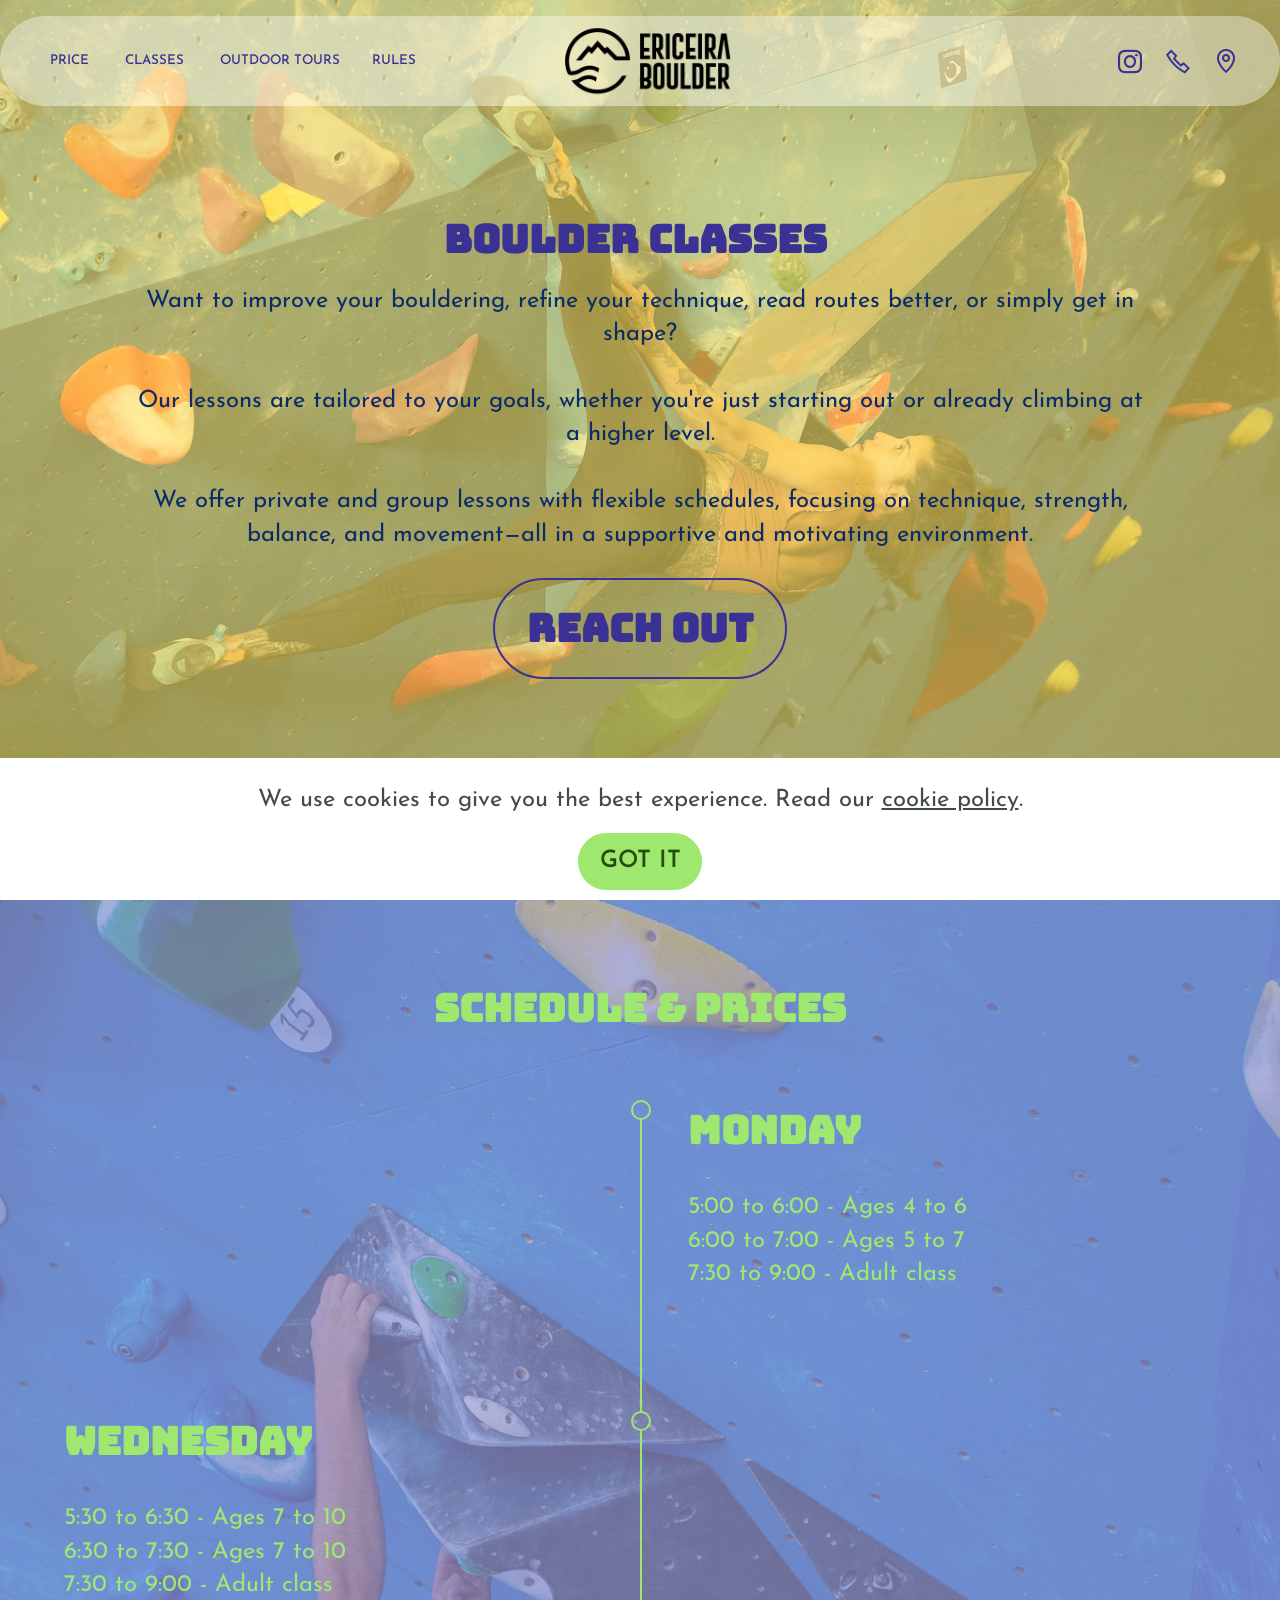
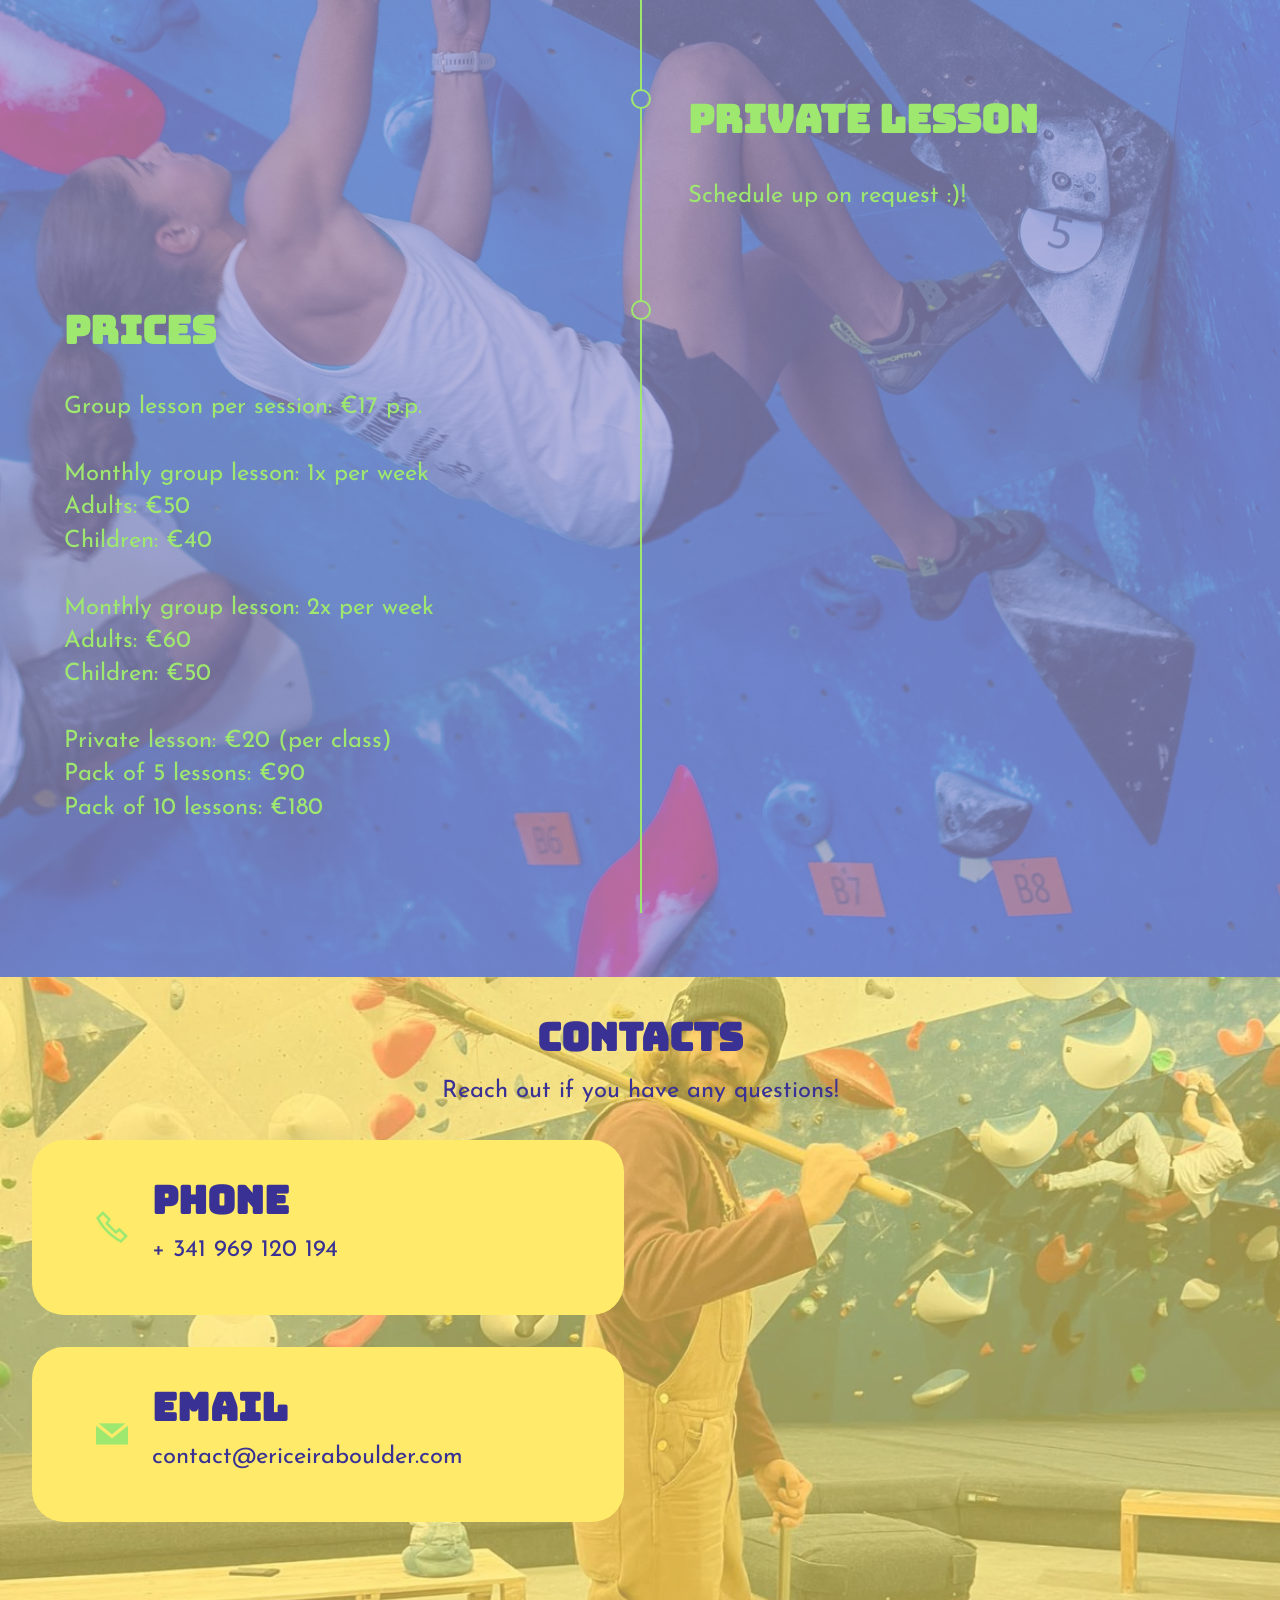
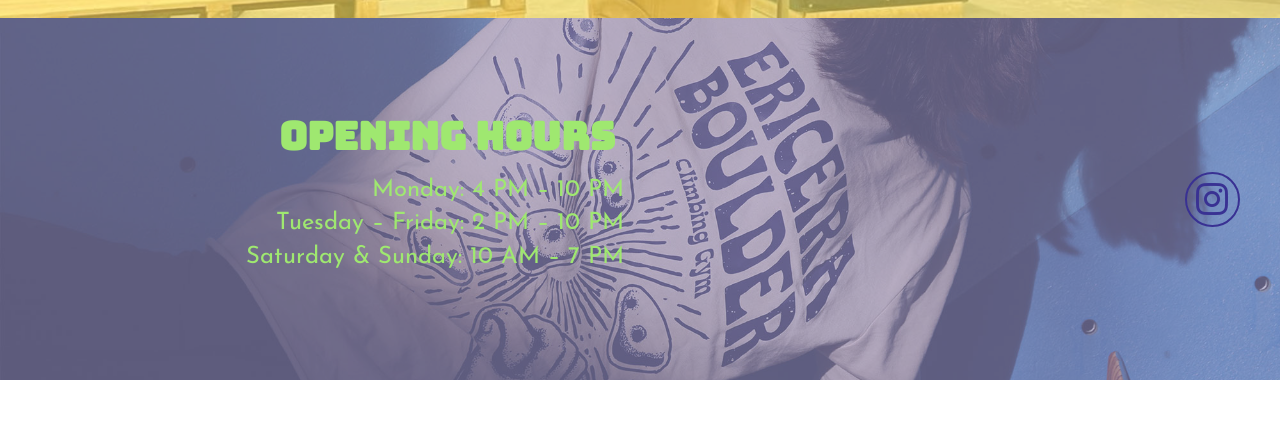
==== CLASSES.html @ a4babcc3 "Add files via upload" ====
<!DOCTYPE html>
<html  >
<head>
  <!-- Site made with Mobirise Website Builder v6.1.12, https://mobirise.com -->
  <meta charset="UTF-8">
  <meta http-equiv="X-UA-Compatible" content="IE=edge">
  <meta name="generator" content="Mobirise v6.1.12, mobirise.com">
  <meta name="viewport" content="width=device-width, initial-scale=1, minimum-scale=1">
  <link rel="shortcut icon" href="assets/images/logo-horizontal-white-on-black-1-354x140.png" type="image/x-icon">
  <meta name="description" content="">
  
  
  <title>CLASSES</title>
  <link rel="stylesheet" href="assets/web/assets/mobirise-icons2/mobirise2.css">
  <link rel="stylesheet" href="assets/bootstrap/css/bootstrap.min.css">
  <link rel="stylesheet" href="assets/parallax/jarallax.css">
  <link rel="stylesheet" href="assets/animatecss/animate.css">
  <link rel="stylesheet" href="assets/dropdown/css/style.css">
  <link rel="stylesheet" href="assets/socicon/css/styles.css">
  <link rel="stylesheet" href="assets/theme/css/style.css">
  <link rel="preload" href="https://fonts.googleapis.com/css?family=Bungee:400&display=swap" as="style" onload="this.onload=null;this.rel='stylesheet'">
  <noscript><link rel="stylesheet" href="https://fonts.googleapis.com/css?family=Bungee:400&display=swap"></noscript>
  <link rel="preload" href="https://fonts.googleapis.com/css?family=Josefin+Sans:100,200,300,400,500,600,700,100i,200i,300i,400i,500i,600i,700i&display=swap" as="style" onload="this.onload=null;this.rel='stylesheet'">
  <noscript><link rel="stylesheet" href="https://fonts.googleapis.com/css?family=Josefin+Sans:100,200,300,400,500,600,700,100i,200i,300i,400i,500i,600i,700i&display=swap"></noscript>
  <link rel="preload" as="style" href="assets/mobirise/css/mbr-additional.css?v=0fRkp1"><link rel="stylesheet" href="assets/mobirise/css/mbr-additional.css?v=0fRkp1" type="text/css">

  
  
  
</head>
<body>
  
  <section data-bs-version="5.1" class="menu menu3 cid-vd6eB3GwsT" once="menu" id="menu03-3j">
	

	<nav class="navbar navbar-dropdown navbar-fixed-top navbar-expand-lg">
		<div class="container">
			<div class="navbar-brand">
				<span class="navbar-logo">
					<a href="index.html">
						<img src="assets/images/logo-horizontal-white-on-black-1-354x140.png" alt="Mobirise Website Builder" style="height: 4.1rem;">
					</a>
				</span>
				
			</div>
			<button class="navbar-toggler" type="button" data-toggle="collapse" data-bs-toggle="collapse" data-target="#navbarSupportedContent" data-bs-target="#navbarSupportedContent" aria-controls="navbarNavAltMarkup" aria-expanded="false" aria-label="Toggle navigation">
				<div class="hamburger">
					<span></span>
					<span></span>
					<span></span>
					<span></span>
				</div>
			</button>
			<div class="collapse navbar-collapse" id="navbarSupportedContent">
				<ul class="navbar-nav nav-dropdown nav-right" data-app-modern-menu="true"><li class="nav-item"><a class="nav-link link text-warning text-primary show display-5" href="THEGYM.html">PRICE&nbsp;</a></li>
					<li class="nav-item">
						<a class="nav-link link show text-warning text-primary display-5" href="CLASSES.html" aria-expanded="false">CLASSES&nbsp;</a>
					</li>
					<li class="nav-item">
						<a class="nav-link link text-warning text-primary display-5" href="Outdoortours.html">OUTDOOR TOURS</a>
					</li><li class="nav-item">
						<a class="nav-link link text-warning text-primary display-5" href="rules.html" aria-expanded="false">RULES</a>
					</li></ul>
				<div class="icons-menu">
					<a class="iconfont-wrapper" href="https://www.instagram.com/ericeiraboulder_/?hl=en" target="_blank">
						<span class="p-2 mbr-iconfont socicon-instagram socicon"></span>
					</a>
					<a class="iconfont-wrapper" href="tel:351969120194 ">
						<span class="p-2 mbr-iconfont mobi-mbri-phone mobi-mbri"></span>
					</a>
					<a class="iconfont-wrapper" href="https://maps.app.goo.gl/iXqmX8gMevba2fBk7" target="_blank">
						<span class="p-2 mbr-iconfont mobi-mbri-map-pin mobi-mbri"></span>
					</a>
					
				</div>
				
			</div>
		</div>
	</nav>
</section>

<section data-bs-version="5.1" class="header6 cid-vdmWTdPalT mbr-fullscreen" id="header6-3w">

    

    
    <div class="mbr-overlay" style="opacity: 0.6; background-color: rgb(255, 235, 105);"></div>

    <div class="align-center container">
        <div class="row justify-content-center">
            <div class="col-12 col-lg-10">
                <h1 class="mbr-section-title mbr-fonts-style mbr-white mb-3 new-font"><strong>Boulder classes&nbsp;</strong></h1>
                
                <p class="mbr-text mbr-white mbr-fonts-style display-7">Want to improve your bouldering, refine your technique, read routes better, or simply get in shape? <br><br>Our lessons are tailored to your goals, whether you're just starting out or already climbing at a higher level.<br><br>We offer private and group lessons with flexible schedules, focusing on technique, strength, balance, and movement—all in a supportive and motivating environment.<br></p>
                <div class="mbr-section-btn mt-3"><a class="btn btn-warning-outline new-font" href="https://wa.me/351969120194">REACH OUT</a></div>
            </div>
        </div>
    </div>
</section>

<section data-bs-version="5.1" class="timeline1 cid-vdmYVdzPcI" id="timeline1-40">
    

    
    <div class="mbr-overlay" style="opacity: 0.7; background-color: rgb(156, 152, 207);">
    </div>
    <div class="timelines-container container-fluid" mbri-timelines="">
        <div class="mbr-section-head">
            <h3 class="mbr-section-title mbr-fonts-style align-center mb-0 new-font">
                <strong>SCHEDULE &amp; Prices</strong></h3>
            
        </div>
        <div class="row timeline-element mb-2 mt-4">
            <div class="timeline-date col-12 col-md-6">
                <div class="timeline-date-wrapper">
                    
                </div>
            </div>
            <span class="iconBackground"></span>
            <div class="col-12 col-md-6">
                <div class="timeline-text-wrapper">
                    <h4 class="mbr-timeline-title mbr-fonts-style mb-4 new-font"><strong>Monday</strong></h4>
                    
                    <p class="mbr-text mbr-fonts-style display-7">5:00 to 6:00 - Ages 4 to 6<br>6:00 to 7:00 - Ages 5 to 7<br>7:30 to 9:00 - Adult class<br><br></p>
                </div>
            </div>
        </div>
        <div class="row timeline-element mb-2">
            <div class="col-12 col-md-6">
                <div class="timeline-text-wrapper">
                    <h4 class="mbr-timeline-title mbr-fonts-style mb-4 new-font">
                        <strong>Wednesday</strong></h4>
                    
                    <p class="mbr-text mbr-fonts-style display-7">5:30 to 6:30 - Ages 7 to 10<br>6:30 to 7:30 - Ages 7 to 10<br>7:30 to 9:00 - Adult class</p>
                </div>
            </div>
            <span class="iconBackground"></span>
            <div class="timeline-date col-12 col-md-6">
                <div class="timeline-date-wrapper">
                    
                </div>
            </div>
        </div>
        <div class="row timeline-element mb-2">
            <div class="timeline-date col-12 col-md-6">
                <div class="timeline-date-wrapper">
                    
                </div>
            </div>
            <span class="iconBackground"></span>
            <div class="col-12 col-md-6">
                <div class="timeline-text-wrapper">
                    <h4 class="mbr-timeline-title mbr-fonts-style mb-4 new-font">
                        <strong>PrivatE lesson&nbsp;</strong></h4>
                    
                    <p class="mbr-text mbr-fonts-style display-7">Schedule up on request :)!&nbsp;</p>
                </div>
            </div>
        </div>
        <div class="row timeline-element mb-2">
            <div class="col-12 col-md-6">
                <div class="timeline-text-wrapper">
                    <h4 class="mbr-timeline-title mbr-fonts-style mb-4 new-font">
                        <strong>Prices</strong></h4>
                    
                    <p class="mbr-text mbr-fonts-style display-7">Group lesson per session: €17 p.p.<br><br>Monthly group lesson: 1x per week<br>Adults: €50<br>Children: €40<br><br>Monthly group lesson: 2x per week<br>Adults: €60<br>Children: €50<br><br>Private lesson: €20 (per class)<br>Pack of 5 lessons: €90&nbsp;<br>Pack of 10 lessons: €180&nbsp;<br></p>
                </div>
            </div>
            <span class="iconBackground"></span>
            <div class="timeline-date col-12 col-md-6">
                <div class="timeline-date-wrapper">
                    
                </div>
            </div>
        </div>
        
        
        
        
        
        
        
        
    </div>
</section>

<section data-bs-version="5.1" class="contacts3 map1 cid-vd6eB4ZLue" id="contacts3-3m">

    

    
    <div class="mbr-overlay" style="opacity: 0.6; background-color: rgb(255, 235, 105);"></div>
    <div class="container">
        <div class="mbr-section-head">
            <h3 class="mbr-section-title mbr-fonts-style align-center mb-0 new-font">
                <strong>Contacts</strong></h3>
            <h4 class="mbr-section-subtitle mbr-fonts-style align-center mb-0 mt-2 display-7">
                Reach out if you have any questions!</h4>
        </div>
        <div class="row justify-content-center mt-4">
            <div class="card col-12 col-md-6">
                <div class="card-wrapper">
                    <div class="image-wrapper">
                        <a href="tel:+351 969 120 194"><span class="mbr-iconfont mobi-mbri-phone mobi-mbri"></span></a>
                    </div>
                    <div class="text-wrapper">
                        <h6 class="card-title mbr-fonts-style mb-1 new-font">
                            <strong>Phone</strong>
                        </h6>
                        <p class="mbr-text mbr-fonts-style display-7">+ 341 969 120 194</p>
                    </div>
                </div>
                <div class="card-wrapper">
                    <div class="image-wrapper">
                        <a href="mailto:contact@ericeiraboulder.com"><span class="mbr-iconfont socicon-mail socicon"></span></a>
                    </div>
                    <div class="text-wrapper">
                        <h6 class="card-title mbr-fonts-style mb-1 new-font">
                            <strong>Email</strong>
                        </h6>
                        <p class="mbr-text mbr-fonts-style display-7">contact@ericeiraboulder.com</p>
                    </div>
                </div>
            </div>
            <div class="map-wrapper col-12 col-md-6">
                <div class="google-map"><iframe frameborder="0" style="border:0" src="https://www.google.com/maps/embed?pb=!1m18!1m12!1m3!1d3100.6121360661923!2d-9.420789324079525!3d39.001347640564035!2m3!1f0!2f0!3f0!3m2!1i1024!2i768!4f13.1!3m3!1m2!1s0xd1f27dda741032b%3A0x24e483d91b9a7082!2sEriceira%20Boulder!5e0!3m2!1sen!2spt!4v1772800939378!5m2!1sen!2spt" allowfullscreen=""></iframe></div>
            </div>
        </div>
    </div>
</section>

<section data-bs-version="5.1" class="contacts4 cid-vdsMU8Lph7" id="contacts4-50">

    

    
    <div class="mbr-overlay" style="opacity: 0.6; background-color: rgb(156, 152, 207);">
    </div>

    <div class="container">
        <div class="row align-items-center justify-content-center">
            <div class="text-content col-12 col-md-6">
                <h2 class="mbr-section-title mbr-fonts-style new-font">
                    <strong>OPENING HOURS&nbsp;</strong></h2>
                <p class="mbr-text mbr-fonts-style display-7">Monday: 4 PM – 10 PM<br>Tuesday – Friday: 2 PM – 10 PM<br>Saturday &amp; Sunday: 10 AM – 7 PM</p>
            </div>
            <div class="icons d-flex align-items-center col-12 col-md-6 justify-content-end mt-md-0 mt-2 flex-wrap">
                <a href="https://www.instagram.com/ericeiraboulder_/?hl=en" target="_blank">
                    <span class="mbr-iconfont mbr-iconfont-social socicon-instagram socicon"></span>
                </a>
                
                
                
                
                
                
                
                
                
            </div>
        </div>
    </div>
    
</section><section class="display-7" style="padding: 0;align-items: center;justify-content: center;flex-wrap: wrap;    align-content: center;display: flex;position: relative;height: 4rem;"><a href="https://mobiri.se/4564616" style="flex: 1 1;height: 4rem;position: absolute;width: 100%;z-index: 1;"><img alt="" style="height: 4rem;" src="[data-uri]"></a><p style="margin: 0;text-align: center;" class="display-7">&#8204;</p><a style="z-index:1" href="https://mobirise.com/builder/ai-website-generator.html">AI Website Generator</a></section><script src="assets/bootstrap/js/bootstrap.bundle.min.js"></script>  <script src="assets/parallax/jarallax.js"></script>  <script src="assets/web/assets/cookies-alert-plugin/cookies-alert-core.js"></script>  <script src="assets/web/assets/cookies-alert-plugin/cookies-alert-script.js"></script>  <script src="assets/smoothscroll/smooth-scroll.js"></script>  <script src="assets/ytplayer/index.js"></script>  <script src="assets/dropdown/js/navbar-dropdown.js"></script>  <script src="assets/sociallikes/social-likes.js"></script>  <script src="assets/theme/js/script.js"></script>  
  
  
<input name="cookieData" type="hidden" data-cookie-cookiesAlertType='false' data-cookie-customDialogSelector='null' data-cookie-colorText='#424a4d' data-cookie-colorBg='rgb(255, 255, 255)' data-cookie-opacityOverlay='0' data-cookie-bgOpacity='100' data-cookie-textButton='GOT IT' data-cookie-rejectText='REJECT' data-cookie-colorButton='' data-cookie-rejectColor='' data-cookie-colorLink='#424a4d' data-cookie-underlineLink='true' data-cookie-text="We use cookies to give you the best experience. Read our <a href='privacy.html'>cookie policy</a>.">
    <input name="animation" type="hidden">
  </body>
</html>
---- assets/web/assets/mobirise-icons2/mobirise2.css ----
@font-face {
  font-family: 'Moririse2';
  font-display: swap;
  src:  url('mobirise2.eot?f2bix4');
  src:  url('mobirise2.eot?f2bix4#iefix') format('embedded-opentype'),
    url('mobirise2.woff2?f2bix4') format('woff2'),
    url('mobirise2.woff?f2bix4') format('woff'),
    url('mobirise2.ttf?f2bix4') format('truetype'),
    url('mobirise2.svg?f2bix4#mobirise2') format('svg');
  font-weight: normal;
  font-style: normal;
}

[class^="mobi-"], [class*=" mobi-"] {
  /* use !important to prevent issues with browser extensions that change fonts */
  font-family: 'Moririse2' !important;
  speak: none;
  font-style: normal;
  font-weight: normal;
  font-variant: normal;
  text-transform: none;
  line-height: 1;

  /* Better Font Rendering =========== */
  -webkit-font-smoothing: antialiased;
  -moz-osx-font-smoothing: grayscale;
}

.mobi-mbri-add-submenu:before {
  content: "\e900";
}
.mobi-mbri-alert:before {
  content: "\e901";
}
.mobi-mbri-align-center:before {
  content: "\e902";
}
.mobi-mbri-align-justify:before {
  content: "\e903";
}
.mobi-mbri-align-left:before {
  content: "\e904";
}
.mobi-mbri-align-right:before {
  content: "\e905";
}
.mobi-mbri-android:before {
  content: "\e906";
}
.mobi-mbri-apple:before {
  content: "\e907";
}
.mobi-mbri-arrow-down:before {
  content: "\e908";
}
.mobi-mbri-arrow-next:before {
  content: "\e909";
}
.mobi-mbri-arrow-prev:before {
  content: "\e90a";
}
.mobi-mbri-arrow-up:before {
  content: "\e90b";
}
.mobi-mbri-bold:before {
  content: "\e90c";
}
.mobi-mbri-bookmark:before {
  content: "\e90d";
}
.mobi-mbri-bootstrap:before {
  content: "\e90e";
}
.mobi-mbri-briefcase:before {
  content: "\e90f";
}
.mobi-mbri-browse:before {
  content: "\e910";
}
.mobi-mbri-bulleted-list:before {
  content: "\e911";
}
.mobi-mbri-calendar:before {
  content: "\e912";
}
.mobi-mbri-camera:before {
  content: "\e913";
}
.mobi-mbri-cart-add:before {
  content: "\e914";
}
.mobi-mbri-cart-full:before {
  content: "\e915";
}
.mobi-mbri-cash:before {
  content: "\e916";
}
.mobi-mbri-change-style:before {
  content: "\e917";
}
.mobi-mbri-chat:before {
  content: "\e918";
}
.mobi-mbri-clock:before {
  content: "\e919";
}
.mobi-mbri-close:before {
  content: "\e91a";
}
.mobi-mbri-cloud:before {
  content: "\e91b";
}
.mobi-mbri-code:before {
  content: "\e91c";
}
.mobi-mbri-contact-form:before {
  content: "\e91d";
}
.mobi-mbri-credit-card:before {
  content: "\e91e";
}
.mobi-mbri-cursor-click:before {
  content: "\e91f";
}
.mobi-mbri-cust-feedback:before {
  content: "\e920";
}
.mobi-mbri-database:before {
  content: "\e921";
}
.mobi-mbri-delivery:before {
  content: "\e922";
}
.mobi-mbri-desktop:before {
  content: "\e923";
}
.mobi-mbri-devices:before {
  content: "\e924";
}
.mobi-mbri-down:before {
  content: "\e925";
}
.mobi-mbri-download-2:before {
  content: "\e926";
}
.mobi-mbri-download:before {
  content: "\e927";
}
.mobi-mbri-drag-n-drop-2:before {
  content: "\e928";
}
.mobi-mbri-drag-n-drop:before {
  content: "\e929";
}
.mobi-mbri-edit-2:before {
  content: "\e92a";
}
.mobi-mbri-edit:before {
  content: "\e92b";
}
.mobi-mbri-error:before {
  content: "\e92c";
}
.mobi-mbri-extension:before {
  content: "\e92d";
}
.mobi-mbri-features:before {
  content: "\e92e";
}
.mobi-mbri-file:before {
  content: "\e92f";
}
.mobi-mbri-flag:before {
  content: "\e930";
}
.mobi-mbri-folder:before {
  content: "\e931";
}
.mobi-mbri-gift:before {
  content: "\e932";
}
.mobi-mbri-github:before {
  content: "\e933";
}
.mobi-mbri-globe-2:before {
  content: "\e934";
}
.mobi-mbri-globe:before {
  content: "\e935";
}
.mobi-mbri-growing-chart:before {
  content: "\e936";
}
.mobi-mbri-hearth:before {
  content: "\e937";
}
.mobi-mbri-help:before {
  content: "\e938";
}
.mobi-mbri-home:before {
  content: "\e939";
}
.mobi-mbri-hot-cup:before {
  content: "\e93a";
}
.mobi-mbri-idea:before {
  content: "\e93b";
}
.mobi-mbri-image-gallery:before {
  content: "\e93c";
}
.mobi-mbri-image-slider:before {
  content: "\e93d";
}
.mobi-mbri-info:before {
  content: "\e93e";
}
.mobi-mbri-italic:before {
  content: "\e93f";
}
.mobi-mbri-key:before {
  content: "\e940";
}
.mobi-mbri-laptop:before {
  content: "\e941";
}
.mobi-mbri-layers:before {
  content: "\e942";
}
.mobi-mbri-left-right:before {
  content: "\e943";
}
.mobi-mbri-left:before {
  content: "\e944";
}
.mobi-mbri-letter:before {
  content: "\e945";
}
.mobi-mbri-like:before {
  content: "\e946";
}
.mobi-mbri-link:before {
  content: "\e947";
}
.mobi-mbri-lock:before {
  content: "\e948";
}
.mobi-mbri-login:before {
  content: "\e949";
}
.mobi-mbri-logout:before {
  content: "\e94a";
}
.mobi-mbri-magic-stick:before {
  content: "\e94b";
}
.mobi-mbri-map-pin:before {
  content: "\e94c";
}
.mobi-mbri-menu:before {
  content: "\e94d";
}
.mobi-mbri-mobile-2:before {
  content: "\e94e";
}
.mobi-mbri-mobile-horizontal:before {
  content: "\e94f";
}
.mobi-mbri-mobile:before {
  content: "\e950";
}
.mobi-mbri-mobirise:before {
  content: "\e951";
}
.mobi-mbri-more-horizontal:before {
  content: "\e952";
}
.mobi-mbri-more-vertical:before {
  content: "\e953";
}
.mobi-mbri-music:before {
  content: "\e954";
}
.mobi-mbri-new-file:before {
  content: "\e955";
}
.mobi-mbri-numbered-list:before {
  content: "\e956";
}
.mobi-mbri-opened-folder:before {
  content: "\e957";
}
.mobi-mbri-pages:before {
  content: "\e958";
}
.mobi-mbri-paper-plane:before {
  content: "\e959";
}
.mobi-mbri-paperclip:before {
  content: "\e95a";
}
.mobi-mbri-phone:before {
  content: "\e95b";
}
.mobi-mbri-photo:before {
  content: "\e95c";
}
.mobi-mbri-photos:before {
  content: "\e95d";
}
.mobi-mbri-pin:before {
  content: "\e95e";
}
.mobi-mbri-play:before {
  content: "\e95f";
}
.mobi-mbri-plus:before {
  content: "\e960";
}
.mobi-mbri-preview:before {
  content: "\e961";
}
.mobi-mbri-print:before {
  content: "\e962";
}
.mobi-mbri-protect:before {
  content: "\e963";
}
.mobi-mbri-question:before {
  content: "\e964";
}
.mobi-mbri-quote-left:before {
  content: "\e965";
}
.mobi-mbri-quote-right:before {
  content: "\e966";
}
.mobi-mbri-redo:before {
  content: "\e967";
}
.mobi-mbri-refresh:before {
  content: "\e968";
}
.mobi-mbri-responsive-2:before {
  content: "\e969";
}
.mobi-mbri-responsive:before {
  content: "\e96a";
}
.mobi-mbri-right:before {
  content: "\e96b";
}
.mobi-mbri-rocket:before {
  content: "\e96c";
}
.mobi-mbri-sad-face:before {
  content: "\e96d";
}
.mobi-mbri-sale:before {
  content: "\e96e";
}
.mobi-mbri-save:before {
  content: "\e96f";
}
.mobi-mbri-search:before {
  content: "\e970";
}
.mobi-mbri-setting-2:before {
  content: "\e971";
}
.mobi-mbri-setting-3:before {
  content: "\e972";
}
.mobi-mbri-setting:before {
  content: "\e973";
}
.mobi-mbri-share:before {
  content: "\e974";
}
.mobi-mbri-shopping-bag:before {
  content: "\e975";
}
.mobi-mbri-shopping-basket:before {
  content: "\e976";
}
.mobi-mbri-shopping-cart:before {
  content: "\e977";
}
.mobi-mbri-sites:before {
  content: "\e978";
}
.mobi-mbri-smile-face:before {
  content: "\e979";
}
.mobi-mbri-speed:before {
  content: "\e97a";
}
.mobi-mbri-star:before {
  content: "\e97b";
}
.mobi-mbri-success:before {
  content: "\e97c";
}
.mobi-mbri-sun:before {
  content: "\e97d";
}
.mobi-mbri-sun2:before {
  content: "\e97e";
}
.mobi-mbri-tablet-vertical:before {
  content: "\e97f";
}
.mobi-mbri-tablet:before {
  content: "\e980";
}
.mobi-mbri-target:before {
  content: "\e981";
}
.mobi-mbri-timer:before {
  content: "\e982";
}
.mobi-mbri-to-ftp:before {
  content: "\e983";
}
.mobi-mbri-to-local-drive:before {
  content: "\e984";
}
.mobi-mbri-touch-swipe:before {
  content: "\e985";
}
.mobi-mbri-touch:before {
  content: "\e986";
}
.mobi-mbri-trash:before {
  content: "\e987";
}
.mobi-mbri-underline:before {
  content: "\e988";
}
.mobi-mbri-undo:before {
  content: "\e989";
}
.mobi-mbri-unlink:before {
  content: "\e98a";
}
.mobi-mbri-unlock:before {
  content: "\e98b";
}
.mobi-mbri-up-down:before {
  content: "\e98c";
}
.mobi-mbri-up:before {
  content: "\e98d";
}
.mobi-mbri-update:before {
  content: "\e98e";
}
.mobi-mbri-upload-2:before {
  content: "\e98f";
}
.mobi-mbri-upload:before {
  content: "\e990";
}
.mobi-mbri-user-2:before {
  content: "\e991";
}
.mobi-mbri-user:before {
  content: "\e992";
}
.mobi-mbri-users:before {
  content: "\e993";
}
.mobi-mbri-video-play:before {
  content: "\e994";
}
.mobi-mbri-video:before {
  content: "\e995";
}
.mobi-mbri-watch:before {
  content: "\e996";
}
.mobi-mbri-website-theme-2:before {
  content: "\e997";
}
.mobi-mbri-website-theme:before {
  content: "\e998";
}
.mobi-mbri-wifi:before {
  content: "\e999";
}
.mobi-mbri-windows:before {
  content: "\e99a";
}
.mobi-mbri-zoom-in:before {
  content: "\e99b";
}
.mobi-mbri-zoom-out:before {
  content: "\e99c";
}
---- assets/parallax/jarallax.css ----
.jarallax {
    position: relative;
    z-index: 0;
}
.jarallax > .jarallax-img {
    position: absolute;
    object-fit: cover;
    /* support for plugin https://github.com/bfred-it/object-fit-images */
    font-family: 'object-fit: cover;';
    top: 0;
    left: 0;
    width: 100%;
    height: 100%;
    z-index: -1;
}
---- assets/dropdown/css/style.css ----
.navbar-dropdown {
  left: 0;
  padding: 0;
  position: absolute;
  right: 0;
  top: 0;
  transition: all 0.45s ease;
  z-index: 1030;
  background: #282828; }
  .navbar-dropdown .navbar-logo {
    margin-right: 0.8rem;
    transition: margin 0.3s ease-in-out;
    vertical-align: middle; }
    .navbar-dropdown .navbar-logo img {
      height: 3.125rem;
      transition: all 0.3s ease-in-out; }
    .navbar-dropdown .navbar-logo.mbr-iconfont {
      font-size: 3.125rem;
      line-height: 3.125rem; }
  .navbar-dropdown .navbar-caption {
    font-weight: 700;
    white-space: normal;
    vertical-align: -4px;
    line-height: 3.125rem !important; }
    .navbar-dropdown .navbar-caption, .navbar-dropdown .navbar-caption:hover {
      color: inherit;
      text-decoration: none; }
  .navbar-dropdown .mbr-iconfont + .navbar-caption {
    vertical-align: -1px; }
  .navbar-dropdown.navbar-fixed-top {
    position: fixed; }
  .navbar-dropdown .navbar-brand span {
    vertical-align: -4px; }
  .navbar-dropdown.bg-color.transparent {
    background: none; }
  .navbar-dropdown.navbar-short .navbar-brand {
    padding: 0.625rem 0; }
    .navbar-dropdown.navbar-short .navbar-brand span {
      vertical-align: -1px; }
  .navbar-dropdown.navbar-short .navbar-caption {
    line-height: 2.375rem !important;
    vertical-align: -2px; }
  .navbar-dropdown.navbar-short .navbar-logo {
    margin-right: 0.5rem; }
    .navbar-dropdown.navbar-short .navbar-logo img {
      height: 2.375rem; }
    .navbar-dropdown.navbar-short .navbar-logo.mbr-iconfont {
      font-size: 2.375rem;
      line-height: 2.375rem; }
  .navbar-dropdown.navbar-short .mbr-table-cell {
    height: 3.625rem; }
  .navbar-dropdown .navbar-close {
    left: 0.6875rem;
    position: fixed;
    top: 0.75rem;
    z-index: 1000; }
  .navbar-dropdown .hamburger-icon {
    content: "";
    display: inline-block;
    vertical-align: middle;
    width: 16px;
    -webkit-box-shadow: 0 -6px 0 1px #282828,0 0 0 1px #282828,0 6px 0 1px #282828;
    -moz-box-shadow: 0 -6px 0 1px #282828,0 0 0 1px #282828,0 6px 0 1px #282828;
    box-shadow: 0 -6px 0 1px #282828,0 0 0 1px #282828,0 6px 0 1px #282828; }

.dropdown-menu .dropdown-toggle[data-toggle="dropdown-submenu"]::after {
  border-bottom: 0.35em solid transparent;
  border-left: 0.35em solid;
  border-right: 0;
  border-top: 0.35em solid transparent;
  margin-left: 0.3rem; }

.dropdown-menu .dropdown-item:focus {
  outline: 0; }

.nav-dropdown {
  font-size: 0.75rem;
  font-weight: 500;
  height: auto !important; }
  .nav-dropdown .nav-btn {
    padding-left: 1rem; }
  .nav-dropdown .link {
    margin: .667em 1.667em;
    font-weight: 500;
    padding: 0;
    transition: color .2s ease-in-out; }
    .nav-dropdown .link.dropdown-toggle {
      margin-right: 2.583em; }
      .nav-dropdown .link.dropdown-toggle::after {
        margin-left: .25rem;
        border-top: 0.35em solid;
        border-right: 0.35em solid transparent;
        border-left: 0.35em solid transparent;
        border-bottom: 0; }
      .nav-dropdown .link.dropdown-toggle[aria-expanded="true"] {
        margin: 0;
        padding: 0.667em 3.263em  0.667em 1.667em; }
  .nav-dropdown .link::after,
  .nav-dropdown .dropdown-item::after {
    color: inherit; }
  .nav-dropdown .btn {
    font-size: 0.75rem;
    font-weight: 700;
    letter-spacing: 0;
    margin-bottom: 0;
    padding-left: 1.25rem;
    padding-right: 1.25rem; }
  .nav-dropdown .dropdown-menu {
    border-radius: 0;
    border: 0;
    left: 0;
    margin: 0;
    padding-bottom: 1.25rem;
    padding-top: 1.25rem;
    position: relative; }
  .nav-dropdown .dropdown-submenu {
    margin-left: 0.125rem;
    top: 0; }
  .nav-dropdown .dropdown-item {
    font-weight: 500;
    line-height: 2;
    padding: 0.3846em 4.615em 0.3846em 1.5385em;
    position: relative;
    transition: color .2s ease-in-out, background-color .2s ease-in-out; }
    .nav-dropdown .dropdown-item::after {
      margin-top: -0.3077em;
      position: absolute;
      right: 1.1538em;
      top: 50%; }
    .nav-dropdown .dropdown-item:focus, .nav-dropdown .dropdown-item:hover {
      background: none; }

@media (max-width: 767px) {
  .nav-dropdown.navbar-toggleable-sm {
    bottom: 0;
    display: none;
    left: 0;
    overflow-x: hidden;
    position: fixed;
    top: 0;
    transform: translateX(-100%);
    -ms-transform: translateX(-100%);
    -webkit-transform: translateX(-100%);
    width: 18.75rem;
    z-index: 999; } }
.nav-dropdown.navbar-toggleable-xl {
  bottom: 0;
  display: none;
  left: 0;
  overflow-x: hidden;
  position: fixed;
  top: 0;
  transform: translateX(-100%);
  -ms-transform: translateX(-100%);
  -webkit-transform: translateX(-100%);
  width: 18.75rem;
  z-index: 999; }

.nav-dropdown-sm {
  display: block !important;
  overflow-x: hidden;
  overflow: auto;
  padding-top: 3.875rem; }
  .nav-dropdown-sm::after {
    content: "";
    display: block;
    height: 3rem;
    width: 100%; }
  .nav-dropdown-sm.collapse.in ~ .navbar-close {
    display: block !important; }
  .nav-dropdown-sm.collapsing, .nav-dropdown-sm.collapse.in {
    transform: translateX(0);
    -ms-transform: translateX(0);
    -webkit-transform: translateX(0);
    transition: all 0.25s ease-out;
    -webkit-transition: all 0.25s ease-out;
    background: #282828; }
  .nav-dropdown-sm.collapsing[aria-expanded="false"] {
    transform: translateX(-100%);
    -ms-transform: translateX(-100%);
    -webkit-transform: translateX(-100%); }
  .nav-dropdown-sm .nav-item {
    display: block;
    margin-left: 0 !important;
    padding-left: 0; }
  .nav-dropdown-sm .link,
  .nav-dropdown-sm .dropdown-item {
    border-top: 1px dotted rgba(255, 255, 255, 0.1);
    font-size: 0.8125rem;
    line-height: 1.6;
    margin: 0 !important;
    padding: 0.875rem 2.4rem 0.875rem 1.5625rem !important;
    position: relative;
    white-space: normal; }
    .nav-dropdown-sm .link:focus, .nav-dropdown-sm .link:hover,
    .nav-dropdown-sm .dropdown-item:focus,
    .nav-dropdown-sm .dropdown-item:hover {
      background: rgba(0, 0, 0, 0.2) !important;
      color: #c0a375; }
  .nav-dropdown-sm .nav-btn {
    position: relative;
    padding: 1.5625rem 1.5625rem 0 1.5625rem; }
    .nav-dropdown-sm .nav-btn::before {
      border-top: 1px dotted rgba(255, 255, 255, 0.1);
      content: "";
      left: 0;
      position: absolute;
      top: 0;
      width: 100%; }
    .nav-dropdown-sm .nav-btn + .nav-btn {
      padding-top: 0.625rem; }
      .nav-dropdown-sm .nav-btn + .nav-btn::before {
        display: none; }
  .nav-dropdown-sm .btn {
    padding: 0.625rem 0; }
  .nav-dropdown-sm .dropdown-toggle[data-toggle="dropdown-submenu"]::after {
    margin-left: .25rem;
    border-top: 0.35em solid;
    border-right: 0.35em solid transparent;
    border-left: 0.35em solid transparent;
    border-bottom: 0; }
  .nav-dropdown-sm .dropdown-toggle[data-toggle="dropdown-submenu"][aria-expanded="true"]::after {
    border-top: 0;
    border-right: 0.35em solid transparent;
    border-left: 0.35em solid transparent;
    border-bottom: 0.35em solid; }
  .nav-dropdown-sm .dropdown-menu {
    margin: 0;
    padding: 0;
    position: relative;
    top: 0;
    left: 0;
    width: 100%;
    border: 0;
    float: none;
    border-radius: 0;
    background: none; }
  .nav-dropdown-sm .dropdown-submenu {
    left: 100%;
    margin-left: 0.125rem;
    margin-top: -1.25rem;
    top: 0; }

.navbar-toggleable-sm .nav-dropdown .dropdown-menu {
  position: absolute; }

.navbar-toggleable-sm .nav-dropdown .dropdown-submenu {
  left: 100%;
  margin-left: 0.125rem;
  margin-top: -1.25rem;
  top: 0; }

.navbar-toggleable-sm.opened .nav-dropdown .dropdown-menu {
  position: relative; }

.navbar-toggleable-sm.opened .nav-dropdown .dropdown-submenu {
  left: 0;
  margin-left: 00rem;
  margin-top: 0rem;
  top: 0; }

.is-builder .nav-dropdown.collapsing {
  transition: none !important; }
---- assets/socicon/css/styles.css ----
@charset "UTF-8";

@font-face {
  font-family: 'Socicon';
  src:  url('../fonts/socicon.eot');
  src:  url('../fonts/socicon.eot?#iefix') format('embedded-opentype'),
    url('../fonts/socicon.woff2') format('woff2'),
    url('../fonts/socicon.ttf') format('truetype'),
    url('../fonts/socicon.woff') format('woff'),
    url('../fonts/socicon.svg#socicon') format('svg');
  font-weight: normal;
  font-style: normal;
  font-display: swap;
}

[data-icon]:before {
  font-family: "socicon" !important;
  content: attr(data-icon);
  font-style: normal !important;
  font-weight: normal !important;
  font-variant: normal !important;
  text-transform: none !important;
  speak: none;
  line-height: 1;
  -webkit-font-smoothing: antialiased;
  -moz-osx-font-smoothing: grayscale;
}

[class^="socicon-"], [class*=" socicon-"] {
  /* use !important to prevent issues with browser extensions that change fonts */
  font-family: 'Socicon' !important;
  speak: none;
  font-style: normal;
  font-weight: normal;
  font-variant: normal;
  text-transform: none;
  line-height: 1;

  /* Better Font Rendering =========== */
  -webkit-font-smoothing: antialiased;
  -moz-osx-font-smoothing: grayscale;
}

.socicon-500px:before {
  content: "\e000";
}
.socicon-8tracks:before {
  content: "\e001";
}
.socicon-airbnb:before {
  content: "\e002";
}
.socicon-alliance:before {
  content: "\e003";
}
.socicon-amazon:before {
  content: "\e004";
}
.socicon-amplement:before {
  content: "\e005";
}
.socicon-android:before {
  content: "\e006";
}
.socicon-angellist:before {
  content: "\e007";
}
.socicon-apple:before {
  content: "\e008";
}
.socicon-appnet:before {
  content: "\e009";
}
.socicon-baidu:before {
  content: "\e00a";
}
.socicon-bandcamp:before {
  content: "\e00b";
}
.socicon-battlenet:before {
  content: "\e00c";
}
.socicon-mixer:before {
  content: "\e00d";
}
.socicon-bebee:before {
  content: "\e00e";
}
.socicon-bebo:before {
  content: "\e00f";
}
.socicon-behance:before {
  content: "\e010";
}
.socicon-blizzard:before {
  content: "\e011";
}
.socicon-blogger:before {
  content: "\e012";
}
.socicon-buffer:before {
  content: "\e013";
}
.socicon-chrome:before {
  content: "\e014";
}
.socicon-coderwall:before {
  content: "\e015";
}
.socicon-curse:before {
  content: "\e016";
}
.socicon-dailymotion:before {
  content: "\e017";
}
.socicon-deezer:before {
  content: "\e018";
}
.socicon-delicious:before {
  content: "\e019";
}
.socicon-deviantart:before {
  content: "\e01a";
}
.socicon-diablo:before {
  content: "\e01b";
}
.socicon-digg:before {
  content: "\e01c";
}
.socicon-discord:before {
  content: "\e01d";
}
.socicon-disqus:before {
  content: "\e01e";
}
.socicon-douban:before {
  content: "\e01f";
}
.socicon-draugiem:before {
  content: "\e020";
}
.socicon-dribbble:before {
  content: "\e021";
}
.socicon-drupal:before {
  content: "\e022";
}
.socicon-ebay:before {
  content: "\e023";
}
.socicon-ello:before {
  content: "\e024";
}
.socicon-endomodo:before {
  content: "\e025";
}
.socicon-envato:before {
  content: "\e026";
}
.socicon-etsy:before {
  content: "\e027";
}
.socicon-facebook:before {
  content: "\e028";
}
.socicon-feedburner:before {
  content: "\e029";
}
.socicon-filmweb:before {
  content: "\e02a";
}
.socicon-firefox:before {
  content: "\e02b";
}
.socicon-flattr:before {
  content: "\e02c";
}
.socicon-flickr:before {
  content: "\e02d";
}
.socicon-formulr:before {
  content: "\e02e";
}
.socicon-forrst:before {
  content: "\e02f";
}
.socicon-foursquare:before {
  content: "\e030";
}
.socicon-friendfeed:before {
  content: "\e031";
}
.socicon-github:before {
  content: "\e032";
}
.socicon-goodreads:before {
  content: "\e033";
}
.socicon-google:before {
  content: "\e034";
}
.socicon-googlescholar:before {
  content: "\e035";
}
.socicon-googlegroups:before {
  content: "\e036";
}
.socicon-googlephotos:before {
  content: "\e037";
}
.socicon-googleplus:before {
  content: "\e038";
}
.socicon-grooveshark:before {
  content: "\e039";
}
.socicon-hackerrank:before {
  content: "\e03a";
}
.socicon-hearthstone:before {
  content: "\e03b";
}
.socicon-hellocoton:before {
  content: "\e03c";
}
.socicon-heroes:before {
  content: "\e03d";
}
.socicon-smashcast:before {
  content: "\e03e";
}
.socicon-horde:before {
  content: "\e03f";
}
.socicon-houzz:before {
  content: "\e040";
}
.socicon-icq:before {
  content: "\e041";
}
.socicon-identica:before {
  content: "\e042";
}
.socicon-imdb:before {
  content: "\e043";
}
.socicon-instagram:before {
  content: "\e044";
}
.socicon-issuu:before {
  content: "\e045";
}
.socicon-istock:before {
  content: "\e046";
}
.socicon-itunes:before {
  content: "\e047";
}
.socicon-keybase:before {
  content: "\e048";
}
.socicon-lanyrd:before {
  content: "\e049";
}
.socicon-lastfm:before {
  content: "\e04a";
}
.socicon-line:before {
  content: "\e04b";
}
.socicon-linkedin:before {
  content: "\e04c";
}
.socicon-livejournal:before {
  content: "\e04d";
}
.socicon-lyft:before {
  content: "\e04e";
}
.socicon-macos:before {
  content: "\e04f";
}
.socicon-mail:before {
  content: "\e050";
}
.socicon-medium:before {
  content: "\e051";
}
.socicon-meetup:before {
  content: "\e052";
}
.socicon-mixcloud:before {
  content: "\e053";
}
.socicon-modelmayhem:before {
  content: "\e054";
}
.socicon-mumble:before {
  content: "\e055";
}
.socicon-myspace:before {
  content: "\e056";
}
.socicon-newsvine:before {
  content: "\e057";
}
.socicon-nintendo:before {
  content: "\e058";
}
.socicon-npm:before {
  content: "\e059";
}
.socicon-odnoklassniki:before {
  content: "\e05a";
}
.socicon-openid:before {
  content: "\e05b";
}
.socicon-opera:before {
  content: "\e05c";
}
.socicon-outlook:before {
  content: "\e05d";
}
.socicon-overwatch:before {
  content: "\e05e";
}
.socicon-patreon:before {
  content: "\e05f";
}
.socicon-paypal:before {
  content: "\e060";
}
.socicon-periscope:before {
  content: "\e061";
}
.socicon-persona:before {
  content: "\e062";
}
.socicon-pinterest:before {
  content: "\e063";
}
.socicon-play:before {
  content: "\e064";
}
.socicon-player:before {
  content: "\e065";
}
.socicon-playstation:before {
  content: "\e066";
}
.socicon-pocket:before {
  content: "\e067";
}
.socicon-qq:before {
  content: "\e068";
}
.socicon-quora:before {
  content: "\e069";
}
.socicon-raidcall:before {
  content: "\e06a";
}
.socicon-ravelry:before {
  content: "\e06b";
}
.socicon-reddit:before {
  content: "\e06c";
}
.socicon-renren:before {
  content: "\e06d";
}
.socicon-researchgate:before {
  content: "\e06e";
}
.socicon-residentadvisor:before {
  content: "\e06f";
}
.socicon-reverbnation:before {
  content: "\e070";
}
.socicon-rss:before {
  content: "\e071";
}
.socicon-sharethis:before {
  content: "\e072";
}
.socicon-skype:before {
  content: "\e073";
}
.socicon-slideshare:before {
  content: "\e074";
}
.socicon-smugmug:before {
  content: "\e075";
}
.socicon-snapchat:before {
  content: "\e076";
}
.socicon-songkick:before {
  content: "\e077";
}
.socicon-soundcloud:before {
  content: "\e078";
}
.socicon-spotify:before {
  content: "\e079";
}
.socicon-stackexchange:before {
  content: "\e07a";
}
.socicon-stackoverflow:before {
  content: "\e07b";
}
.socicon-starcraft:before {
  content: "\e07c";
}
.socicon-stayfriends:before {
  content: "\e07d";
}
.socicon-steam:before {
  content: "\e07e";
}
.socicon-storehouse:before {
  content: "\e07f";
}
.socicon-strava:before {
  content: "\e080";
}
.socicon-streamjar:before {
  content: "\e081";
}
.socicon-stumbleupon:before {
  content: "\e082";
}
.socicon-swarm:before {
  content: "\e083";
}
.socicon-teamspeak:before {
  content: "\e084";
}
.socicon-teamviewer:before {
  content: "\e085";
}
.socicon-technorati:before {
  content: "\e086";
}
.socicon-telegram:before {
  content: "\e087";
}
.socicon-tripadvisor:before {
  content: "\e088";
}
.socicon-tripit:before {
  content: "\e089";
}
.socicon-triplej:before {
  content: "\e08a";
}
.socicon-tumblr:before {
  content: "\e08b";
}
.socicon-twitch:before {
  content: "\e08c";
}
.socicon-twitter:before {
  content: "\e08d";
}
.socicon-uber:before {
  content: "\e08e";
}
.socicon-ventrilo:before {
  content: "\e08f";
}
.socicon-viadeo:before {
  content: "\e090";
}
.socicon-viber:before {
  content: "\e091";
}
.socicon-viewbug:before {
  content: "\e092";
}
.socicon-vimeo:before {
  content: "\e093";
}
.socicon-vine:before {
  content: "\e094";
}
.socicon-vkontakte:before {
  content: "\e095";
}
.socicon-warcraft:before {
  content: "\e096";
}
.socicon-wechat:before {
  content: "\e097";
}
.socicon-weibo:before {
  content: "\e098";
}
.socicon-whatsapp:before {
  content: "\e099";
}
.socicon-wikipedia:before {
  content: "\e09a";
}
.socicon-windows:before {
  content: "\e09b";
}
.socicon-wordpress:before {
  content: "\e09c";
}
.socicon-wykop:before {
  content: "\e09d";
}
.socicon-xbox:before {
  content: "\e09e";
}
.socicon-xing:before {
  content: "\e09f";
}
.socicon-yahoo:before {
  content: "\e0a0";
}
.socicon-yammer:before {
  content: "\e0a1";
}
.socicon-yandex:before {
  content: "\e0a2";
}
.socicon-yelp:before {
  content: "\e0a3";
}
.socicon-younow:before {
  content: "\e0a4";
}
.socicon-youtube:before {
  content: "\e0a5";
}
.socicon-zapier:before {
  content: "\e0a6";
}
.socicon-zerply:before {
  content: "\e0a7";
}
.socicon-zomato:before {
  content: "\e0a8";
}
.socicon-zynga:before {
  content: "\e0a9";
}
.socicon-bluesky:before {
  content: "\e0aa";
}
.socicon-threads:before {
  content: "\e0ab";
}
.socicon-spreadshirt:before {
  content: "\e901";
}
.socicon-gamejolt:before {
  content: "\e902";
}
.socicon-trello:before {
  content: "\e903";
}
.socicon-tunein:before {
  content: "\e904";
}
.socicon-bloglovin:before {
  content: "\e905";
}
.socicon-gamewisp:before {
  content: "\e906";
}
.socicon-messenger:before {
  content: "\e907";
}
.socicon-pandora:before {
  content: "\e908";
}
.socicon-augment:before {
  content: "\e909";
}
.socicon-bitbucket:before {
  content: "\e90a";
}
.socicon-fyuse:before {
  content: "\e90b";
}
.socicon-yt-gaming:before {
  content: "\e90c";
}
.socicon-sketchfab:before {
  content: "\e90d";
}
.socicon-mobcrush:before {
  content: "\e90e";
}
.socicon-microsoft:before {
  content: "\e90f";
}
.socicon-realtor:before {
  content: "\e910";
}
.socicon-tidal:before {
  content: "\e911";
}
.socicon-qobuz:before {
  content: "\e912";
}
.socicon-natgeo:before {
  content: "\e913";
}
.socicon-mastodon:before {
  content: "\e914";
}
.socicon-unsplash:before {
  content: "\e915";
}
.socicon-homeadvisor:before {
  content: "\e916";
}
.socicon-angieslist:before {
  content: "\e917";
}
.socicon-codepen:before {
  content: "\e918";
}
.socicon-slack:before {
  content: "\e919";
}
.socicon-openaigym:before {
  content: "\e91a";
}
.socicon-logmein:before {
  content: "\e91b";
}
.socicon-fiverr:before {
  content: "\e91c";
}
.socicon-gotomeeting:before {
  content: "\e91d";
}
.socicon-aliexpress:before {
  content: "\e91e";
}
.socicon-guru:before {
  content: "\e91f";
}
.socicon-appstore:before {
  content: "\e920";
}
.socicon-homes:before {
  content: "\e921";
}
.socicon-zoom:before {
  content: "\e922";
}
.socicon-alibaba:before {
  content: "\e923";
}
.socicon-craigslist:before {
  content: "\e924";
}
.socicon-wix:before {
  content: "\e925";
}
.socicon-redfin:before {
  content: "\e926";
}
.socicon-googlecalendar:before {
  content: "\e927";
}
.socicon-shopify:before {
  content: "\e928";
}
.socicon-freelancer:before {
  content: "\e929";
}
.socicon-seedrs:before {
  content: "\e92a";
}
.socicon-bing:before {
  content: "\e92b";
}
.socicon-doodle:before {
  content: "\e92c";
}
.socicon-bonanza:before {
  content: "\e92d";
}
.socicon-squarespace:before {
  content: "\e92e";
}
.socicon-toptal:before {
  content: "\e92f";
}
.socicon-gust:before {
  content: "\e930";
}
.socicon-ask:before {
  content: "\e931";
}
.socicon-trulia:before {
  content: "\e932";
}
.socicon-loomly:before {
  content: "\e933";
}
.socicon-ghost:before {
  content: "\e934";
}
.socicon-upwork:before {
  content: "\e935";
}
.socicon-fundable:before {
  content: "\e936";
}
.socicon-booking:before {
  content: "\e937";
}
.socicon-googlemaps:before {
  content: "\e938";
}
.socicon-zillow:before {
  content: "\e939";
}
.socicon-niconico:before {
  content: "\e93a";
}
.socicon-toneden:before {
  content: "\e93b";
}
.socicon-crunchbase:before {
  content: "\e93c";
}
.socicon-homefy:before {
  content: "\e93d";
}
.socicon-calendly:before {
  content: "\e93e";
}
.socicon-livemaster:before {
  content: "\e93f";
}
.socicon-udemy:before {
  content: "\e940";
}
.socicon-codered:before {
  content: "\e941";
}
.socicon-origin:before {
  content: "\e942";
}
.socicon-nextdoor:before {
  content: "\e943";
}
.socicon-portfolio:before {
  content: "\e944";
}
.socicon-instructables:before {
  content: "\e945";
}
.socicon-gitlab:before {
  content: "\e946";
}
.socicon-hackernews:before {
  content: "\e947";
}
.socicon-smashwords:before {
  content: "\e948";
}
.socicon-kobo:before {
  content: "\e949";
}
.socicon-bookbub:before {
  content: "\e94a";
}
.socicon-mailru:before {
  content: "\e94b";
}
.socicon-moddb:before {
  content: "\e94c";
}
.socicon-indiedb:before {
  content: "\e94d";
}
.socicon-traxsource:before {
  content: "\e94e";
}
.socicon-gamefor:before {
  content: "\e94f";
}
.socicon-pixiv:before {
  content: "\e950";
}
.socicon-myanimelist:before {
  content: "\e951";
}
.socicon-blackberry:before {
  content: "\e952";
}
.socicon-wickr:before {
  content: "\e953";
}
.socicon-spip:before {
  content: "\e954";
}
.socicon-napster:before {
  content: "\e955";
}
.socicon-beatport:before {
  content: "\e956";
}
.socicon-hackerone:before {
  content: "\e957";
}
.socicon-internet:before {
  content: "\e958";
}
.socicon-ubuntu:before {
  content: "\e959";
}
.socicon-artstation:before {
  content: "\e95a";
}
.socicon-invision:before {
  content: "\e95b";
}
.socicon-torial:before {
  content: "\e95c";
}
.socicon-collectorz:before {
  content: "\e95d";
}
.socicon-seenthis:before {
  content: "\e95e";
}
.socicon-googleplaymusic:before {
  content: "\e95f";
}
.socicon-debian:before {
  content: "\e960";
}
.socicon-filmfreeway:before {
  content: "\e961";
}
.socicon-gnome:before {
  content: "\e962";
}
.socicon-itchio:before {
  content: "\e963";
}
.socicon-jamendo:before {
  content: "\e964";
}
.socicon-mix:before {
  content: "\e965";
}
.socicon-sharepoint:before {
  content: "\e966";
}
.socicon-tinder:before {
  content: "\e967";
}
.socicon-windguru:before {
  content: "\e968";
}
.socicon-cdbaby:before {
  content: "\e969";
}
.socicon-elementaryos:before {
  content: "\e96a";
}
.socicon-stage32:before {
  content: "\e96b";
}
.socicon-tiktok:before {
  content: "\e96c";
}
.socicon-gitter:before {
  content: "\e96d";
}
.socicon-letterboxd:before {
  content: "\e96e";
}
.socicon-threema:before {
  content: "\e96f";
}
.socicon-splice:before {
  content: "\e970";
}
.socicon-metapop:before {
  content: "\e971";
}
.socicon-naver:before {
  content: "\e972";
}
.socicon-remote:before {
  content: "\e973";
}
.socicon-flipboard:before {
  content: "\e974";
}
.socicon-googlehangouts:before {
  content: "\e975";
}
.socicon-dlive:before {
  content: "\e976";
}
.socicon-vsco:before {
  content: "\e977";
}
.socicon-stitcher:before {
  content: "\e978";
}
.socicon-avvo:before {
  content: "\e979";
}
.socicon-redbubble:before {
  content: "\e97a";
}
.socicon-society6:before {
  content: "\e97b";
}
.socicon-zazzle:before {
  content: "\e97c";
}
.socicon-eitaa:before {
  content: "\e97d";
}
.socicon-soroush:before {
  content: "\e97e";
}
.socicon-bale:before {
  content: "\e97f";
}
---- assets/theme/css/style.css ----
@charset "UTF-8";
section {
  background-color: #ffffff;
}

body {
  font-style: normal;
  line-height: 1.5;
  font-weight: 400;
  color: #232323;
  position: relative;
}

button {
  background-color: transparent;
  border-color: transparent;
}

.embla__button,
.carousel-control {
  background-color: #edefea !important;
  opacity: 0.8 !important;
  color: #464845 !important;
  border-color: #edefea !important;
}

.carousel .close,
.modalWindow .close {
  background-color: #edefea !important;
  color: #464845 !important;
  border-color: #edefea !important;
  opacity: 0.8 !important;
}

.carousel .close:hover,
.modalWindow .close:hover {
  opacity: 1 !important;
}

.carousel-indicators li {
  background-color: #edefea !important;
  border: 2px solid #464845 !important;
}

.carousel-indicators li:hover,
.carousel-indicators li:active {
  opacity: 0.8 !important;
}

.embla__button:hover,
.carousel-control:hover {
  background-color: #edefea !important;
  opacity: 1 !important;
}

.modalWindow-video-container {
  height: 80%;
}

section,
.container,
.container-fluid {
  position: relative;
  word-wrap: break-word;
}

a.mbr-iconfont:hover {
  text-decoration: none;
}

.article .lead p,
.article .lead ul,
.article .lead ol,
.article .lead pre,
.article .lead blockquote {
  margin-bottom: 0;
}

a {
  font-style: normal;
  font-weight: 400;
  cursor: pointer;
}
a, a:hover {
  text-decoration: none;
}

.mbr-section-title {
  font-style: normal;
  line-height: 1.3;
}

.mbr-section-subtitle {
  line-height: 1.3;
}

.mbr-text {
  font-style: normal;
  line-height: 1.7;
}

h1,
h2,
h3,
h4,
h5,
h6,
.display-1,
.display-2,
.display-4,
.display-5,
.display-7,
span,
p,
a {
  line-height: 1;
  word-break: break-word;
  word-wrap: break-word;
  font-weight: 400;
}

b,
strong {
  font-weight: bold;
}

input:-webkit-autofill, input:-webkit-autofill:hover, input:-webkit-autofill:focus, input:-webkit-autofill:active {
  transition-delay: 9999s;
  -webkit-transition-property: background-color, color;
  transition-property: background-color, color;
}

textarea[type=hidden] {
  display: none;
}

section {
  background-position: 50% 50%;
  background-repeat: no-repeat;
  background-size: cover;
}
section .mbr-background-video,
section .mbr-background-video-preview {
  position: absolute;
  bottom: 0;
  left: 0;
  right: 0;
  top: 0;
}

.hidden {
  visibility: hidden;
}

.mbr-z-index20 {
  z-index: 20;
}

/*! Base colors */
.mbr-white {
  color: #ffffff;
}

.mbr-black {
  color: #111111;
}

.mbr-bg-white {
  background-color: #ffffff;
}

.mbr-bg-black {
  background-color: #000000;
}

/*! Text-aligns */
.align-left {
  text-align: left;
}

.align-center {
  text-align: center;
}

.align-right {
  text-align: right;
}

/*! Font-weight  */
.mbr-light {
  font-weight: 300;
}

.mbr-regular {
  font-weight: 400;
}

.mbr-semibold {
  font-weight: 500;
}

.mbr-bold {
  font-weight: 700;
}

/*! Media  */
.media-content {
  flex-basis: 100%;
}

.media-container-row {
  display: flex;
  flex-direction: row;
  flex-wrap: wrap;
  justify-content: center;
  align-content: center;
  align-items: start;
}
.media-container-row .media-size-item {
  width: 400px;
}

.media-container-column {
  display: flex;
  flex-direction: column;
  flex-wrap: wrap;
  justify-content: center;
  align-content: center;
  align-items: stretch;
}
.media-container-column > * {
  width: 100%;
}

@media (min-width: 992px) {
  .media-container-row {
    flex-wrap: nowrap;
  }
}
figure {
  margin-bottom: 0;
  overflow: hidden;
}

figure[mbr-media-size] {
  transition: width 0.1s;
}

img,
iframe {
  display: block;
  width: 100%;
}

.card {
  background-color: transparent;
  border: none;
}

.card-box {
  width: 100%;
}

.card-img {
  text-align: center;
  flex-shrink: 0;
  -webkit-flex-shrink: 0;
}

.media {
  max-width: 100%;
  margin: 0 auto;
}

.mbr-figure {
  align-self: center;
}

.media-container > div {
  max-width: 100%;
}

.mbr-figure img,
.card-img img {
  width: 100%;
}

@media (max-width: 991px) {
  .media-size-item {
    width: auto !important;
  }
  .media {
    width: auto;
  }
  .mbr-figure {
    width: 100% !important;
  }
}
/*! Buttons */
.mbr-section-btn {
  margin-left: -0.6rem;
  margin-right: -0.6rem;
  font-size: 0;
}

.btn {
  font-weight: 600;
  border-width: 1px;
  font-style: normal;
  margin: 0.6rem 0.6rem;
  white-space: normal;
  transition: all 0.2s ease-in-out;
  display: inline-flex;
  align-items: center;
  justify-content: center;
  word-break: break-word;
}

.btn-sm {
  font-weight: 600;
  letter-spacing: 0px;
  transition: all 0.3s ease-in-out;
}

.btn-md {
  font-weight: 600;
  letter-spacing: 0px;
  transition: all 0.3s ease-in-out;
}

.btn-lg {
  font-weight: 600;
  letter-spacing: 0px;
  transition: all 0.3s ease-in-out;
}

.btn-form {
  margin: 0;
}
.btn-form:hover {
  cursor: pointer;
}

nav .mbr-section-btn {
  margin-left: 0rem;
  margin-right: 0rem;
}

/*! Btn icon margin */
.btn .mbr-iconfont,
.btn.btn-sm .mbr-iconfont {
  order: 1;
  cursor: pointer;
  margin-left: 0.5rem;
  vertical-align: sub;
}

.btn.btn-md .mbr-iconfont,
.btn.btn-md .mbr-iconfont {
  margin-left: 0.8rem;
}

.mbr-regular {
  font-weight: 400;
}

.mbr-semibold {
  font-weight: 500;
}

.mbr-bold {
  font-weight: 700;
}

[type=submit] {
  -webkit-appearance: none;
}

/*! Full-screen */
.mbr-fullscreen .mbr-overlay {
  min-height: 100vh;
}

.mbr-fullscreen {
  display: flex;
  display: -moz-flex;
  display: -ms-flex;
  display: -o-flex;
  align-items: center;
  min-height: 100vh;
  padding-top: 3rem;
  padding-bottom: 3rem;
}

/*! Map */
.map {
  height: 25rem;
  position: relative;
}
.map iframe {
  width: 100%;
  height: 100%;
}

/*! Scroll to top arrow */
.mbr-arrow-up {
  bottom: 25px;
  right: 90px;
  position: fixed;
  text-align: right;
  z-index: 5000;
  color: #ffffff;
  font-size: 22px;
}

.mbr-arrow-up a {
  background: rgba(0, 0, 0, 0.2);
  border-radius: 50%;
  color: #fff;
  display: inline-block;
  height: 60px;
  width: 60px;
  border: 2px solid #fff;
  outline-style: none !important;
  position: relative;
  text-decoration: none;
  transition: all 0.3s ease-in-out;
  cursor: pointer;
  text-align: center;
}
.mbr-arrow-up a:hover {
  background-color: rgba(0, 0, 0, 0.4);
}
.mbr-arrow-up a i {
  line-height: 60px;
}

.mbr-arrow-up-icon {
  display: block;
  color: #fff;
}

.mbr-arrow-up-icon::before {
  content: "›";
  display: inline-block;
  font-family: serif;
  font-size: 22px;
  line-height: 1;
  font-style: normal;
  position: relative;
  top: 6px;
  left: -4px;
  transform: rotate(-90deg);
}

/*! Arrow Down */
.mbr-arrow {
  position: absolute;
  bottom: 45px;
  left: 50%;
  width: 60px;
  height: 60px;
  cursor: pointer;
  background-color: rgba(80, 80, 80, 0.5);
  border-radius: 50%;
  transform: translateX(-50%);
}
@media (max-width: 767px) {
  .mbr-arrow {
    display: none;
  }
}
.mbr-arrow > a {
  display: inline-block;
  text-decoration: none;
  outline-style: none;
  animation: arrowdown 1.7s ease-in-out infinite;
  color: #ffffff;
}
.mbr-arrow > a > i {
  position: absolute;
  top: -2px;
  left: 15px;
  font-size: 2rem;
}

#scrollToTop a i::before {
  content: "";
  position: absolute;
  display: block;
  border-bottom: 2.5px solid #fff;
  border-left: 2.5px solid #fff;
  width: 27.8%;
  height: 27.8%;
  left: 50%;
  top: 51%;
  transform: translateY(-30%) translateX(-50%) rotate(135deg);
}

@keyframes arrowdown {
  0% {
    transform: translateY(0px);
  }
  50% {
    transform: translateY(-5px);
  }
  100% {
    transform: translateY(0px);
  }
}
@media (max-width: 500px) {
  .mbr-arrow-up {
    left: 0;
    right: 0;
    text-align: center;
  }
}
/*Gradients animation*/
@keyframes gradient-animation {
  from {
    background-position: 0% 100%;
    animation-timing-function: ease-in-out;
  }
  to {
    background-position: 100% 0%;
    animation-timing-function: ease-in-out;
  }
}
.bg-gradient {
  background-size: 200% 200%;
  animation: gradient-animation 5s infinite alternate;
  -webkit-animation: gradient-animation 5s infinite alternate;
}

.menu .navbar-brand {
  display: -webkit-flex;
}
.menu .navbar-brand span {
  display: flex;
  display: -webkit-flex;
}
.menu .navbar-brand .navbar-caption-wrap {
  display: -webkit-flex;
}
.menu .navbar-brand .navbar-logo img {
  display: -webkit-flex;
  width: auto;
}
@media (min-width: 768px) and (max-width: 991px) {
  .menu .navbar-toggleable-sm .navbar-nav {
    display: -ms-flexbox;
  }
}
@media (max-width: 991px) {
  .menu .navbar-collapse {
    max-height: 93.5vh;
  }
  .menu .navbar-collapse.show {
    overflow: auto;
  }
}
@media (min-width: 992px) {
  .menu .navbar-nav.nav-dropdown {
    display: -webkit-flex;
  }
  .menu .navbar-toggleable-sm .navbar-collapse {
    display: -webkit-flex !important;
  }
  .menu .collapsed .navbar-collapse {
    max-height: 93.5vh;
  }
  .menu .collapsed .navbar-collapse.show {
    overflow: auto;
  }
}
@media (max-width: 767px) {
  .menu .navbar-collapse {
    max-height: 80vh;
  }
}

.nav-link .mbr-iconfont {
  margin-right: 0.5rem;
}

.navbar {
  display: -webkit-flex;
  -webkit-flex-wrap: wrap;
  -webkit-align-items: center;
  -webkit-justify-content: space-between;
}

.navbar-collapse {
  -webkit-flex-basis: 100%;
  -webkit-flex-grow: 1;
  -webkit-align-items: center;
}

.nav-dropdown .link {
  padding: 0.667em 1.667em !important;
  margin: 0 !important;
}

.nav {
  display: -webkit-flex;
  -webkit-flex-wrap: wrap;
}

.row {
  display: -webkit-flex;
  -webkit-flex-wrap: wrap;
}

.justify-content-center {
  -webkit-justify-content: center;
}

.form-inline {
  display: -webkit-flex;
}

.card-wrapper {
  -webkit-flex: 1;
}

.carousel-control {
  z-index: 10;
  display: -webkit-flex;
}

.carousel-controls {
  display: -webkit-flex;
}

.media {
  display: -webkit-flex;
}

.form-group:focus {
  outline: none;
}

.jq-selectbox__select {
  padding: 7px 0;
  position: relative;
}

.jq-selectbox__dropdown {
  overflow: hidden;
  border-radius: 10px;
  position: absolute;
  top: 100%;
  left: 0 !important;
  width: 100% !important;
}

.jq-selectbox__trigger-arrow {
  right: 0;
  transform: translateY(-50%);
}

.jq-selectbox li {
  padding: 1.07em 0.5em;
}

input[type=range] {
  padding-left: 0 !important;
  padding-right: 0 !important;
}

.modal-dialog,
.modal-content {
  height: 100%;
}

.modal-dialog .carousel-inner {
  height: calc(100vh - 1.75rem);
}
@media (max-width: 575px) {
  .modal-dialog .carousel-inner {
    height: calc(100vh - 1rem);
  }
}

.carousel-item {
  text-align: center;
}

.carousel-item img {
  margin: auto;
}

.navbar-toggler {
  align-self: flex-start;
  padding: 0.25rem 0.75rem;
  font-size: 1.25rem;
  line-height: 1;
  background: transparent;
  border: 1px solid transparent;
  border-radius: 0.25rem;
}

.navbar-toggler:focus,
.navbar-toggler:hover {
  text-decoration: none;
  box-shadow: none;
}

.navbar-toggler-icon {
  display: inline-block;
  width: 1.5em;
  height: 1.5em;
  vertical-align: middle;
  content: "";
  background: no-repeat center center;
  background-size: 100% 100%;
}

.navbar-toggler-left {
  position: absolute;
  left: 1rem;
}

.navbar-toggler-right {
  position: absolute;
  right: 1rem;
}

.card-img {
  width: auto;
}

.menu .navbar.collapsed:not(.beta-menu) {
  flex-direction: column;
}

.carousel-item.active,
.carousel-item-next,
.carousel-item-prev {
  display: flex;
}

.note-air-layout .dropup .dropdown-menu,
.note-air-layout .navbar-fixed-bottom .dropdown .dropdown-menu {
  bottom: initial !important;
}

html,
body {
  height: auto;
  min-height: 100vh;
}

.dropup .dropdown-toggle::after {
  display: none;
}

.form-asterisk {
  font-family: initial;
  position: absolute;
  top: -2px;
  font-weight: normal;
}

.form-control-label {
  position: relative;
  cursor: pointer;
  margin-bottom: 0.357em;
  padding: 0;
}

.alert {
  color: #ffffff;
  border-radius: 0;
  border: 0;
  font-size: 1.1rem;
  line-height: 1.5;
  margin-bottom: 1.875rem;
  padding: 1.25rem;
  position: relative;
  text-align: center;
}
.alert.alert-form::after {
  background-color: inherit;
  bottom: -7px;
  content: "";
  display: block;
  height: 14px;
  left: 50%;
  margin-left: -7px;
  position: absolute;
  transform: rotate(45deg);
  width: 14px;
}

.form-control {
  background-color: #ffffff;
  background-clip: border-box;
  color: #232323;
  line-height: 1rem !important;
  height: auto;
  padding: 1.2rem 2rem;
  transition: border-color 0.25s ease 0s;
  border: 1px solid transparent !important;
  border-radius: 4px;
  box-shadow: rgba(0, 0, 0, 0.07) 0px 1px 1px 0px, rgba(0, 0, 0, 0.07) 0px 1px 3px 0px, rgba(0, 0, 0, 0.03) 0px 0px 0px 1px;
}
.form-active .form-control:invalid {
  border-color: red;
}

.row > * {
  padding-right: 1rem;
  padding-left: 1rem;
}

form .row {
  margin-left: -0.6rem;
  margin-right: -0.6rem;
}
form .row [class*=col] {
  padding-left: 0.6rem;
  padding-right: 0.6rem;
}

form .mbr-section-btn {
  padding-left: 0.6rem;
  padding-right: 0.6rem;
}

form .form-check-input {
  margin-top: 0.5;
}

textarea.form-control {
  line-height: 1.5rem !important;
}

.form-group {
  margin-bottom: 1.2rem;
}

.form-control,
form .btn {
  min-height: 48px;
}

.gdpr-block label span.textGDPR input[name=gdpr] {
  top: 7px;
}

.form-control:focus {
  box-shadow: none;
}

:focus {
  outline: none;
}

.mbr-overlay {
  background-color: #000;
  bottom: 0;
  left: 0;
  opacity: 0.5;
  position: absolute;
  right: 0;
  top: 0;
  z-index: 0;
  pointer-events: none;
}

blockquote {
  font-style: italic;
  padding: 3rem;
  font-size: 1.09rem;
  position: relative;
  border-left: 3px solid;
}

ul,
ol,
pre,
blockquote {
  margin-bottom: 2.3125rem;
}

.mt-4 {
  margin-top: 2rem !important;
}

.mb-4 {
  margin-bottom: 2rem !important;
}

.container,
.container-fluid {
  padding-left: 16px;
  padding-right: 16px;
}

.row {
  margin-left: -16px;
  margin-right: -16px;
}
.row > [class*=col] {
  padding-left: 16px;
  padding-right: 16px;
}

@media (min-width: 992px) {
  .container-fluid {
    padding-left: 32px;
    padding-right: 32px;
  }
}
@media (max-width: 991px) {
  .mbr-container {
    padding-left: 16px;
    padding-right: 16px;
  }
}
.app-video-wrapper > img {
  opacity: 1;
}

.app-video-wrapper {
  background: transparent;
}

.item {
  position: relative;
}

.dropdown-menu .dropdown-menu {
  left: 100%;
}

.dropdown-item + .dropdown-menu {
  display: none;
}

.dropdown-item:hover + .dropdown-menu,
.dropdown-menu:hover {
  display: block;
}

@media (min-aspect-ratio: 16/9) {
  .mbr-video-foreground {
    height: 300% !important;
    top: -100% !important;
  }
}
@media (max-aspect-ratio: 16/9) {
  .mbr-video-foreground {
    width: 300% !important;
    left: -100% !important;
  }
}.engine {
	position: absolute;
	text-indent: -2400px;
	text-align: center;
	padding: 0;
	top: 0;
	left: -2400px;
}
---- assets/mobirise/css/mbr-additional.css ----
.btn {
  border-width: 2px;
}
img,
.card-wrap,
.card-wrapper,
.video-wrapper,
.mbr-figure iframe,
.google-map iframe,
.slide-content,
.plan,
.card,
.item-wrapper,
.item-wrapper .mbr-overlay {
  border-radius: 2rem !important;
}
.video-wrapper {
  overflow: hidden;
}
body {
  font-family: Inter Tight;
}
.display-1 {
  font-family: 'Bungee', display;
  font-size: 3rem;
  line-height: 1;
}
.display-1 > .mbr-iconfont {
  font-size: 3.75rem;
}
.display-2 {
  font-family: 'Bungee', display;
  font-size: 1rem;
  line-height: 1;
}
.display-2 > .mbr-iconfont {
  font-size: 1.25rem;
}
.display-4 {
  font-family: 'Bungee', display;
  font-size: 2rem;
  line-height: 1.5;
}
.display-4 > .mbr-iconfont {
  font-size: 2.5rem;
}
.display-5 {
  font-family: 'Josefin Sans', sans-serif;
  font-size: 0.8rem;
  line-height: 1.5;
}
.display-5 > .mbr-iconfont {
  font-size: 1rem;
}
.display-7 {
  font-family: 'Josefin Sans', sans-serif;
  font-size: 1.6rem;
  line-height: 1.3;
}
.display-7 > .mbr-iconfont {
  font-size: 2rem;
}
/* ---- Fluid typography for mobile devices ---- */
/* 1.4 - font scale ratio ( bootstrap == 1.42857 ) */
/* 100vw - current viewport width */
/* (48 - 20)  48 == 48rem == 768px, 20 == 20rem == 320px(minimal supported viewport) */
/* 0.65 - min scale variable, may vary */
@media (max-width: 992px) {
  .display-1 {
    font-size: 2.4rem;
  }
}
@media (max-width: 768px) {
  .display-1 {
    font-size: 2.1rem;
    font-size: calc( 1.7rem + (3 - 1.7) * ((100vw - 20rem) / (48 - 20)));
    line-height: calc( 1.1 * (1.7rem + (3 - 1.7) * ((100vw - 20rem) / (48 - 20))));
  }
  .display-2 {
    font-size: 0.8rem;
    font-size: calc( 1rem + (1 - 1) * ((100vw - 20rem) / (48 - 20)));
    line-height: calc( 1.3 * (1rem + (1 - 1) * ((100vw - 20rem) / (48 - 20))));
  }
  .display-4 {
    font-size: 1.6rem;
    font-size: calc( 1.35rem + (2 - 1.35) * ((100vw - 20rem) / (48 - 20)));
    line-height: calc( 1.4 * (1.35rem + (2 - 1.35) * ((100vw - 20rem) / (48 - 20))));
  }
  .display-5 {
    font-size: 0.64rem;
    font-size: calc( 0.93rem + (0.8 - 0.93) * ((100vw - 20rem) / (48 - 20)));
    line-height: calc( 1.4 * (0.93rem + (0.8 - 0.93) * ((100vw - 20rem) / (48 - 20))));
  }
  .display-7 {
    font-size: 1.28rem;
    font-size: calc( 1.21rem + (1.6 - 1.21) * ((100vw - 20rem) / (48 - 20)));
    line-height: calc( 1.4 * (1.21rem + (1.6 - 1.21) * ((100vw - 20rem) / (48 - 20))));
  }
}
@media (min-width: 992px) and (max-width: 1400px) {
  .display-1 {
    font-size: 2.1rem;
    font-size: calc( 1.7rem + (3 - 1.7) * ((100vw - 62rem) / (87 - 62)));
    line-height: calc( 1.1 * (1.7rem + (3 - 1.7) * ((100vw - 62rem) / (87 - 62))));
  }
  .display-2 {
    font-size: 0.8rem;
    font-size: calc( 1rem + (1 - 1) * ((100vw - 62rem) / (87 - 62)));
    line-height: calc( 1.3 * (1rem + (1 - 1) * ((100vw - 62rem) / (87 - 62))));
  }
  .display-4 {
    font-size: 1.6rem;
    font-size: calc( 1.35rem + (2 - 1.35) * ((100vw - 62rem) / (87 - 62)));
    line-height: calc( 1.4 * (1.35rem + (2 - 1.35) * ((100vw - 62rem) / (87 - 62))));
  }
  .display-5 {
    font-size: 0.64rem;
    font-size: calc( 0.93rem + (0.8 - 0.93) * ((100vw - 62rem) / (87 - 62)));
    line-height: calc( 1.4 * (0.93rem + (0.8 - 0.93) * ((100vw - 62rem) / (87 - 62))));
  }
  .display-7 {
    font-size: 1.28rem;
    font-size: calc( 1.21rem + (1.6 - 1.21) * ((100vw - 62rem) / (87 - 62)));
    line-height: calc( 1.4 * (1.21rem + (1.6 - 1.21) * ((100vw - 62rem) / (87 - 62))));
  }
}
/* Buttons */
.btn {
  padding: 1.25rem 2rem;
  border-radius: 4px;
}
@media (max-width: 767px) {
  .btn {
    padding: 0.75rem 1.5rem;
  }
}
.btn-sm {
  padding: 0.6rem 1.2rem;
  border-radius: 4px;
}
.btn-md {
  padding: 0.6rem 1.2rem;
  border-radius: 4px;
}
.btn-lg {
  padding: 1.25rem 2rem;
  border-radius: 4px;
}
.bg-primary {
  background-color: #9fe870 !important;
}
.bg-success {
  background-color: #3a341c !important;
}
.bg-info {
  background-color: #320707 !important;
}
.bg-warning {
  background-color: #393193 !important;
}
.bg-danger {
  background-color: #ffffff !important;
}
.btn-primary,
.btn-primary:active {
  background-color: #9fe870 !important;
  border-color: #9fe870 !important;
  color: #264d0c !important;
  box-shadow: none;
}
.btn-primary:hover,
.btn-primary:focus,
.btn-primary.focus,
.btn-primary.active {
  color: inherit;
  background-color: #bcef9c !important;
  border-color: #bcef9c !important;
  box-shadow: none;
}
.btn-primary.disabled,
.btn-primary:disabled {
  color: #264d0c !important;
  background-color: #bcef9c !important;
  border-color: #bcef9c !important;
}
.btn-secondary,
.btn-secondary:active {
  background-color: #ffd7ef !important;
  border-color: #ffd7ef !important;
  color: #d70081 !important;
  box-shadow: none;
}
.btn-secondary:hover,
.btn-secondary:focus,
.btn-secondary.focus,
.btn-secondary.active {
  color: inherit;
  background-color: #ffffff !important;
  border-color: #ffffff !important;
  box-shadow: none;
}
.btn-secondary.disabled,
.btn-secondary:disabled {
  color: #d70081 !important;
  background-color: #ffffff !important;
  border-color: #ffffff !important;
}
.btn-info,
.btn-info:active {
  background-color: #320707 !important;
  border-color: #320707 !important;
  color: #ffffff !important;
  box-shadow: none;
}
.btn-info:hover,
.btn-info:focus,
.btn-info.focus,
.btn-info.active {
  color: inherit;
  background-color: #5f0d0d !important;
  border-color: #5f0d0d !important;
  box-shadow: none;
}
.btn-info.disabled,
.btn-info:disabled {
  color: #ffffff !important;
  background-color: #5f0d0d !important;
  border-color: #5f0d0d !important;
}
.btn-success,
.btn-success:active {
  background-color: #3a341c !important;
  border-color: #3a341c !important;
  color: #ffffff !important;
  box-shadow: none;
}
.btn-success:hover,
.btn-success:focus,
.btn-success.focus,
.btn-success.active {
  color: inherit;
  background-color: #5c532d !important;
  border-color: #5c532d !important;
  box-shadow: none;
}
.btn-success.disabled,
.btn-success:disabled {
  color: #ffffff !important;
  background-color: #5c532d !important;
  border-color: #5c532d !important;
}
.btn-warning,
.btn-warning:active {
  background-color: #393193 !important;
  border-color: #393193 !important;
  color: #ffffff !important;
  box-shadow: none;
}
.btn-warning:hover,
.btn-warning:focus,
.btn-warning.focus,
.btn-warning.active {
  color: inherit;
  background-color: #483eb9 !important;
  border-color: #483eb9 !important;
  box-shadow: none;
}
.btn-warning.disabled,
.btn-warning:disabled {
  color: #ffffff !important;
  background-color: #483eb9 !important;
  border-color: #483eb9 !important;
}
.btn-danger,
.btn-danger:active {
  background-color: #ffffff !important;
  border-color: #ffffff !important;
  color: #808080 !important;
  box-shadow: none;
}
.btn-danger:hover,
.btn-danger:focus,
.btn-danger.focus,
.btn-danger.active {
  color: inherit;
  background-color: #ffffff !important;
  border-color: #ffffff !important;
  box-shadow: none;
}
.btn-danger.disabled,
.btn-danger:disabled {
  color: #808080 !important;
  background-color: #ffffff !important;
  border-color: #ffffff !important;
}
.btn-white,
.btn-white:active {
  background-color: #eff0ec !important;
  border-color: #eff0ec !important;
  color: #757b62 !important;
  box-shadow: none;
}
.btn-white:hover,
.btn-white:focus,
.btn-white.focus,
.btn-white.active {
  color: inherit;
  background-color: #ffffff !important;
  border-color: #ffffff !important;
  box-shadow: none;
}
.btn-white.disabled,
.btn-white:disabled {
  color: #757b62 !important;
  background-color: #ffffff !important;
  border-color: #ffffff !important;
}
.btn-black,
.btn-black:active {
  background-color: #232323 !important;
  border-color: #232323 !important;
  color: #ffffff !important;
  box-shadow: none;
}
.btn-black:hover,
.btn-black:focus,
.btn-black.focus,
.btn-black.active {
  color: inherit;
  background-color: #3d3d3d !important;
  border-color: #3d3d3d !important;
  box-shadow: none;
}
.btn-black.disabled,
.btn-black:disabled {
  color: #ffffff !important;
  background-color: #3d3d3d !important;
  border-color: #3d3d3d !important;
}
.btn-primary-outline,
.btn-primary-outline:active {
  background-color: transparent !important;
  border-color: #9fe870;
  color: #9fe870;
}
.btn-primary-outline:hover,
.btn-primary-outline:focus,
.btn-primary-outline.focus,
.btn-primary-outline.active {
  color: #6ddc25 !important;
  background-color: transparent !important;
  border-color: #6ddc25 !important;
  box-shadow: none !important;
}
.btn-primary-outline.disabled,
.btn-primary-outline:disabled {
  color: #264d0c !important;
  background-color: #9fe870 !important;
  border-color: #9fe870 !important;
}
.btn-secondary-outline,
.btn-secondary-outline:active {
  background-color: transparent !important;
  border-color: #ffd7ef;
  color: #ffd7ef;
}
.btn-secondary-outline:hover,
.btn-secondary-outline:focus,
.btn-secondary-outline.focus,
.btn-secondary-outline.active {
  color: #ff80cc !important;
  background-color: transparent !important;
  border-color: #ff80cc !important;
  box-shadow: none !important;
}
.btn-secondary-outline.disabled,
.btn-secondary-outline:disabled {
  color: #d70081 !important;
  background-color: #ffd7ef !important;
  border-color: #ffd7ef !important;
}
.btn-info-outline,
.btn-info-outline:active {
  background-color: transparent !important;
  border-color: #320707;
  color: #320707;
}
.btn-info-outline:hover,
.btn-info-outline:focus,
.btn-info-outline.focus,
.btn-info-outline.active {
  color: #000000 !important;
  background-color: transparent !important;
  border-color: #000000 !important;
  box-shadow: none !important;
}
.btn-info-outline.disabled,
.btn-info-outline:disabled {
  color: #ffffff !important;
  background-color: #320707 !important;
  border-color: #320707 !important;
}
.btn-success-outline,
.btn-success-outline:active {
  background-color: transparent !important;
  border-color: #3a341c;
  color: #3a341c;
}
.btn-success-outline:hover,
.btn-success-outline:focus,
.btn-success-outline.focus,
.btn-success-outline.active {
  color: #000000 !important;
  background-color: transparent !important;
  border-color: #000000 !important;
  box-shadow: none !important;
}
.btn-success-outline.disabled,
.btn-success-outline:disabled {
  color: #ffffff !important;
  background-color: #3a341c !important;
  border-color: #3a341c !important;
}
.btn-warning-outline,
.btn-warning-outline:active {
  background-color: transparent !important;
  border-color: #393193;
  color: #393193;
}
.btn-warning-outline:hover,
.btn-warning-outline:focus,
.btn-warning-outline.focus,
.btn-warning-outline.active {
  color: #201b52 !important;
  background-color: transparent !important;
  border-color: #201b52 !important;
  box-shadow: none !important;
}
.btn-warning-outline.disabled,
.btn-warning-outline:disabled {
  color: #ffffff !important;
  background-color: #393193 !important;
  border-color: #393193 !important;
}
.btn-danger-outline,
.btn-danger-outline:active {
  background-color: transparent !important;
  border-color: #ffffff;
  color: #ffffff;
}
.btn-danger-outline:hover,
.btn-danger-outline:focus,
.btn-danger-outline.focus,
.btn-danger-outline.active {
  color: #d4d4d4 !important;
  background-color: transparent !important;
  border-color: #d4d4d4 !important;
  box-shadow: none !important;
}
.btn-danger-outline.disabled,
.btn-danger-outline:disabled {
  color: #808080 !important;
  background-color: #ffffff !important;
  border-color: #ffffff !important;
}
.btn-black-outline,
.btn-black-outline:active {
  background-color: transparent !important;
  border-color: #232323;
  color: #232323;
}
.btn-black-outline:hover,
.btn-black-outline:focus,
.btn-black-outline.focus,
.btn-black-outline.active {
  color: #000000 !important;
  background-color: transparent !important;
  border-color: #000000 !important;
  box-shadow: none !important;
}
.btn-black-outline.disabled,
.btn-black-outline:disabled {
  color: #ffffff !important;
  background-color: #232323 !important;
  border-color: #232323 !important;
}
.btn-white-outline,
.btn-white-outline:active {
  background-color: transparent !important;
  border-color: #fafafa;
  color: #fafafa;
}
.btn-white-outline:hover,
.btn-white-outline:focus,
.btn-white-outline.focus,
.btn-white-outline.active {
  color: #cfcfcf !important;
  background-color: transparent !important;
  border-color: #cfcfcf !important;
  box-shadow: none !important;
}
.btn-white-outline.disabled,
.btn-white-outline:disabled {
  color: #7a7a7a !important;
  background-color: #fafafa !important;
  border-color: #fafafa !important;
}
.text-primary {
  color: #9fe870 !important;
}
.text-secondary {
  color: #ffd7ef !important;
}
.text-success {
  color: #3a341c !important;
}
.text-info {
  color: #320707 !important;
}
.text-warning {
  color: #393193 !important;
}
.text-danger {
  color: #ffffff !important;
}
.text-white {
  color: #fafafa !important;
}
.text-black {
  color: #232323 !important;
}
a.text-primary:hover,
a.text-primary:focus,
a.text-primary.active {
  color: #66d022 !important;
}
a.text-secondary:hover,
a.text-secondary:focus,
a.text-secondary.active {
  color: #ff71c6 !important;
}
a.text-success:hover,
a.text-success:focus,
a.text-success.active {
  color: #000000 !important;
}
a.text-info:hover,
a.text-info:focus,
a.text-info.active {
  color: #000000 !important;
}
a.text-warning:hover,
a.text-warning:focus,
a.text-warning.active {
  color: #1b1846 !important;
}
a.text-danger:hover,
a.text-danger:focus,
a.text-danger.active {
  color: #cccccc !important;
}
a.text-white:hover,
a.text-white:focus,
a.text-white.active {
  color: #c7c7c7 !important;
}
a.text-black:hover,
a.text-black:focus,
a.text-black.active {
  color: #000000 !important;
}
a[class*="text-"]:not(.nav-link):not(.dropdown-item):not([role]):not(.navbar-caption) {
  transition: 0.2s;
  position: relative;
  background-image: linear-gradient(currentColor 50%, currentColor 50%);
  background-size: 10000px 2px;
  background-repeat: no-repeat;
  background-position: 0 1.2em;
}
.nav-tabs .nav-link.active {
  color: #9fe870;
}
.nav-tabs .nav-link:not(.active) {
  color: #232323;
}
.alert-success {
  background-color: #70c770;
}
.alert-info {
  background-color: #320707;
}
.alert-warning {
  background-color: #393193;
}
.alert-danger {
  background-color: #ffffff;
}
.mbr-section-btn .btn:not(.btn-form) {
  border-radius: 100px;
}
.mbr-gallery-filter li a {
  border-radius: 100px !important;
}
.mbr-gallery-filter li.active .btn {
  background-color: #9fe870;
  border-color: #9fe870;
  color: #306310;
}
.mbr-gallery-filter li.active .btn:focus {
  box-shadow: none;
}
.nav-tabs .nav-link {
  border-radius: 100px !important;
}
a,
a:hover {
  color: #9fe870;
}
.mbr-plan-header.bg-primary .mbr-plan-subtitle,
.mbr-plan-header.bg-primary .mbr-plan-price-desc {
  color: #ffffff;
}
.mbr-plan-header.bg-success .mbr-plan-subtitle,
.mbr-plan-header.bg-success .mbr-plan-price-desc {
  color: #c0b27c;
}
.mbr-plan-header.bg-info .mbr-plan-subtitle,
.mbr-plan-header.bg-info .mbr-plan-price-desc {
  color: #f3abab;
}
.mbr-plan-header.bg-warning .mbr-plan-subtitle,
.mbr-plan-header.bg-warning .mbr-plan-price-desc {
  color: #7b73d0;
}
.mbr-plan-header.bg-danger .mbr-plan-subtitle,
.mbr-plan-header.bg-danger .mbr-plan-price-desc {
  color: #ffffff;
}
/* Scroll to top button*/
.scrollToTop_wraper {
  display: none;
}
.form-control {
  font-family: 'Josefin Sans', sans-serif;
  font-size: 1.6rem;
  line-height: 1.3;
  font-weight: 400;
  border-radius: 40px !important;
}
.form-control > .mbr-iconfont {
  font-size: 2rem;
}
.form-control:hover,
.form-control:focus {
  box-shadow: rgba(0, 0, 0, 0.07) 0px 1px 1px 0px, rgba(0, 0, 0, 0.07) 0px 1px 3px 0px, rgba(0, 0, 0, 0.03) 0px 0px 0px 1px;
  border-color: #9fe870 !important;
}
.form-control:-webkit-input-placeholder {
  font-family: 'Josefin Sans', sans-serif;
  font-size: 1.6rem;
  line-height: 1.3;
  font-weight: 400;
}
.form-control:-webkit-input-placeholder > .mbr-iconfont {
  font-size: 2rem;
}
blockquote {
  border-color: #9fe870;
}
/* Forms */
.mbr-form .input-group-btn .btn {
  border-radius: 100px !important;
}
.mbr-form .input-group-btn .btn:hover {
  box-shadow: 0 10px 40px 0 rgba(0, 0, 0, 0.2);
}
.mbr-form .input-group-btn button[type="submit"] {
  border-radius: 100px !important;
  padding: 1rem 3rem;
}
.mbr-form .input-group-btn button[type="submit"]:hover {
  box-shadow: 0 10px 40px 0 rgba(0, 0, 0, 0.2);
}
.jq-selectbox li:hover,
.jq-selectbox li.selected {
  background-color: #9fe870;
  color: #000000;
}
.jq-number__spin {
  transition: 0.25s ease;
}
.jq-number__spin:hover {
  border-color: #9fe870;
}
.jq-selectbox .jq-selectbox__trigger-arrow,
.jq-number__spin.minus:after,
.jq-number__spin.plus:after {
  transition: 0.4s;
  border-top-color: #232323;
  border-bottom-color: #232323;
}
.jq-selectbox:hover .jq-selectbox__trigger-arrow,
.jq-number__spin.minus:hover:after,
.jq-number__spin.plus:hover:after {
  border-top-color: #9fe870;
  border-bottom-color: #9fe870;
}
.xdsoft_datetimepicker .xdsoft_calendar td.xdsoft_default,
.xdsoft_datetimepicker .xdsoft_calendar td.xdsoft_current,
.xdsoft_datetimepicker .xdsoft_timepicker .xdsoft_time_box > div > div.xdsoft_current {
  color: #000000 !important;
  background-color: #9fe870 !important;
  box-shadow: none !important;
}
.xdsoft_datetimepicker .xdsoft_calendar td:hover,
.xdsoft_datetimepicker .xdsoft_timepicker .xdsoft_time_box > div > div:hover {
  color: #000000 !important;
  background: #ffd7ef !important;
  box-shadow: none !important;
}
.lazy-bg {
  background-image: none !important;
}
.lazy-placeholder:not(section),
.lazy-none {
  display: block;
  position: relative;
  padding-bottom: 56.25%;
  width: 100%;
  height: auto;
}
iframe.lazy-placeholder,
.lazy-placeholder:after {
  content: '';
  position: absolute;
  width: 200px;
  height: 200px;
  background: transparent no-repeat center;
  background-size: contain;
  top: 50%;
  left: 50%;
  transform: translateX(-50%) translateY(-50%);
  background-image: url("data:image/svg+xml;charset=UTF-8,%3csvg width='32' height='32' viewBox='0 0 64 64' xmlns='http://www.w3.org/2000/svg' stroke='%239fe870' %3e%3cg fill='none' fill-rule='evenodd'%3e%3cg transform='translate(16 16)' stroke-width='2'%3e%3ccircle stroke-opacity='.5' cx='16' cy='16' r='16'/%3e%3cpath d='M32 16c0-9.94-8.06-16-16-16'%3e%3canimateTransform attributeName='transform' type='rotate' from='0 16 16' to='360 16 16' dur='1s' repeatCount='indefinite'/%3e%3c/path%3e%3c/g%3e%3c/g%3e%3c/svg%3e");
}
section.lazy-placeholder:after {
  opacity: 0.5;
}
body {
  overflow-x: hidden;
}
a {
  transition: color 0.6s;
}
@media (max-width: 1400px) {
  .container {
    max-width: 100%;
  }
}
@media (max-width: 1400px) and (min-width: 768px) {
  .container {
    padding-left: 32px;
    padding-right: 32px;
  }
}
@media (max-width: 1400px) and (min-width: 768px) {
  .container-fluid {
    padding-left: 32px;
    padding-right: 32px;
  }
}
@media (max-width: 767px) {
  .container-fluid {
    padding-left: 16px;
    padding-right: 16px;
  }
}
*:focus-visible {
  outline: red solid 2px !important;
  outline-offset: 2px !important;
  transition: outline 0.2s ease-in-out;
}
.new-font {
  font-family: 'Bungee', display;
  font-size: 2.4rem;
  line-height: 1.5;
}
.new-font > .mbr-iconfont {
  font-size: 2.4rem;
}
.small-big {
  font-family: 'Bungee', display;
  font-size: 1.6rem;
  line-height: 1.5;
}
.small-big > .mbr-iconfont {
  font-size: 1.6rem;
}
.cid-vd5lAIUgr1 {
  z-index: 1000;
  width: 100%;
}
.cid-vd5lAIUgr1 .dropdown-item:before {
  font-family: Moririse2 !important;
  content: "\e966";
  display: inline-block;
  width: 0;
  position: absolute;
  left: 1rem;
  top: 0.5rem;
  margin-right: 0.5rem;
  line-height: 1;
  font-size: inherit;
  vertical-align: middle;
  text-align: center;
  overflow: hidden;
  transform: scale(0, 1);
  transition: all 0.25s ease-in-out;
}
@media (max-width: 767px) {
  .cid-vd5lAIUgr1 .navbar-toggler {
    transform: scale(0.8);
  }
}
.cid-vd5lAIUgr1 .navbar-nav {
  margin: auto;
  margin-left: 0;
}
@media (min-width: 992px) {
  .cid-vd5lAIUgr1 .navbar-nav {
    max-width: 45%;
  }
}
.cid-vd5lAIUgr1 .navbar-nav .nav-item {
  padding: 0 !important;
  transition: .3s all !important;
}
.cid-vd5lAIUgr1 .navbar-nav .nav-item .nav-link {
  padding: 16px !important;
  margin: 0 !important;
  border-radius: 1rem !important;
  transition: .3s all !important;
}
.cid-vd5lAIUgr1 .navbar-nav .nav-item .nav-link:hover {
  background-color: rgba(27, 31, 10, 0.06);
}
.cid-vd5lAIUgr1 .navbar-nav .open .nav-link::after {
  transform: rotate(180deg);
}
@media (min-width: 992px) {
  .cid-vd5lAIUgr1 .navbar-nav .open .nav-link::before {
    content: "";
    width: 100%;
    height: 20px;
    top: 100%;
    background: transparent;
    position: absolute;
  }
}
.cid-vd5lAIUgr1 .navbar-nav .dropdown-item {
  padding: 12px !important;
  border-radius: 0.5rem !important;
  margin: 0 8px !important;
  transition: .3s all !important;
}
.cid-vd5lAIUgr1 .navbar-nav .dropdown-item:hover {
  background-color: rgba(27, 31, 10, 0.06);
}
@media (min-width: 992px) {
  .cid-vd5lAIUgr1 .navbar-nav {
    padding-left: 1.5rem;
  }
}
.cid-vd5lAIUgr1 .navbar-logo {
  padding-left: 1rem;
  margin: 0 !important;
}
@media (min-width: 992px) {
  .cid-vd5lAIUgr1 .navbar-logo {
    position: absolute;
    left: 50%;
    top: 50%;
    transform: translate(-50%, -50%);
  }
}
@media (max-width: 767px) {
  .cid-vd5lAIUgr1 .navbar-logo {
    padding-left: 1rem;
  }
}
.cid-vd5lAIUgr1 .navbar-brand {
  flex-shrink: 0;
  align-items: center;
  margin-right: 0;
  padding: 10px 0;
  transition: all 0.3s;
  word-break: break-word;
  z-index: 1;
}
.cid-vd5lAIUgr1 .navbar-brand img {
  max-width: 100%;
  max-height: 100%;
  border-radius: 0px !important;
}
.cid-vd5lAIUgr1 .navbar-brand .navbar-caption {
  line-height: inherit !important;
}
.cid-vd5lAIUgr1 .navbar-brand .navbar-logo a {
  outline: none;
}
.cid-vd5lAIUgr1 .nav-link {
  width: fit-content;
  position: relative;
}
.cid-vd5lAIUgr1 .navbar-caption {
  padding-left: 2rem;
  padding-right: .5rem;
}
@media (max-width: 767px) {
  .cid-vd5lAIUgr1 .navbar-caption {
    padding-left: 1rem;
  }
}
@media (max-width: 767px) {
  .cid-vd5lAIUgr1 .nav-dropdown {
    padding-bottom: 0.5rem;
  }
}
.cid-vd5lAIUgr1 .nav-dropdown .link.dropdown-toggle::after {
  margin-left: 0.5rem;
  margin-top: 0.2rem;
  transition: .3s all;
}
.cid-vd5lAIUgr1 .container {
  display: flex;
  height: 90px;
  position: relative;
  padding: 0.5rem 0.6rem;
  flex-wrap: nowrap;
  background: rgba(247, 247, 247, 0.4) !important;
  left: 0;
  right: 0;
  -webkit-box-pack: justify;
  -ms-flex-pack: justify;
  justify-content: flex-end;
  -webkit-box-align: center;
  -webkit-align-items: center;
  -ms-flex-align: center;
  align-items: center;
  border-radius: 100vw;
  margin-top: 1rem;
  background-color: #f7f7f7;
  box-shadow: 0 30px 60px 0 rgba(27, 31, 10, 0.08);
}
@media (max-width: 992px) {
  .cid-vd5lAIUgr1 .container {
    padding-right: 2rem;
  }
}
@media (max-width: 767px) {
  .cid-vd5lAIUgr1 .container {
    width: 95%;
    height: 56px !important;
    padding-right: 1rem;
    margin-top: 0rem;
  }
}
.cid-vd5lAIUgr1 .iconfont-wrapper {
  color: #393193 !important;
  font-size: 1.5rem;
  padding-right: 0.5rem;
}
.cid-vd5lAIUgr1 .dropdown-menu {
  flex-wrap: wrap;
  flex-direction: column;
  max-width: 100%;
  padding: 12px 4px !important;
  border-radius: 1.5rem;
  transition: .3s all !important;
  min-width: auto;
  background: #f7f7f7;
  background: rgba(247, 247, 247, 0.4) !important;
}
.cid-vd5lAIUgr1 .nav-item:focus,
.cid-vd5lAIUgr1 .nav-link:focus {
  outline: none;
}
.cid-vd5lAIUgr1 .dropdown .dropdown-menu .dropdown-item {
  width: auto;
  transition: all 0.25s ease-in-out;
}
.cid-vd5lAIUgr1 .dropdown .dropdown-menu .dropdown-item::after {
  right: 0.5rem;
}
.cid-vd5lAIUgr1 .dropdown .dropdown-menu .dropdown-item .mbr-iconfont {
  margin-right: 0.5rem;
  vertical-align: sub;
}
.cid-vd5lAIUgr1 .dropdown .dropdown-menu .dropdown-item .mbr-iconfont:before {
  display: inline-block;
  transform: scale(1, 1);
  transition: all 0.25s ease-in-out;
}
.cid-vd5lAIUgr1 .collapsed .dropdown-menu .dropdown-item:before {
  display: none;
}
.cid-vd5lAIUgr1 .collapsed .dropdown .dropdown-menu .dropdown-item {
  padding: 0.235em 1.5em 0.235em 1.5em !important;
  transition: none;
  margin: 0 !important;
}
.cid-vd5lAIUgr1 .navbar {
  min-height: 90px;
  transition: all 0.3s;
  border-bottom: 1px solid transparent;
  background: transparent !important;
  padding: 0 !important;
  border: none !important;
  box-shadow: none !important;
  border-radius: 0 !important;
}
.cid-vd5lAIUgr1 .navbar.opened {
  transition: all 0.3s;
}
.cid-vd5lAIUgr1 .navbar .dropdown-item {
  padding: 0.5rem 1.8rem;
}
.cid-vd5lAIUgr1 .navbar .navbar-logo img {
  width: auto;
}
.cid-vd5lAIUgr1 .navbar .navbar-collapse {
  justify-content: flex-end;
}
.cid-vd5lAIUgr1 .navbar.collapsed {
  justify-content: center;
}
.cid-vd5lAIUgr1 .navbar.collapsed .nav-item .nav-link::before {
  display: none;
}
.cid-vd5lAIUgr1 .navbar.collapsed.opened .dropdown-menu {
  top: 0;
}
@media (min-width: 992px) {
  .cid-vd5lAIUgr1 .navbar.collapsed.opened:not(.navbar-short) .navbar-collapse {
    max-height: calc(98.5vh - 4.1rem);
  }
}
.cid-vd5lAIUgr1 .navbar.collapsed .dropdown-menu .dropdown-submenu {
  left: 0 !important;
}
.cid-vd5lAIUgr1 .navbar.collapsed .dropdown-menu .dropdown-item:after {
  right: auto;
}
.cid-vd5lAIUgr1 .navbar.collapsed .dropdown-menu .dropdown-toggle[data-toggle="dropdown-submenu"]:after {
  margin-left: 0.5rem;
  margin-top: 0.2rem;
  border-top: 0.35em solid;
  border-right: 0.35em solid transparent;
  border-left: 0.35em solid transparent;
  border-bottom: 0;
  top: 41%;
}
.cid-vd5lAIUgr1 .navbar.collapsed ul.navbar-nav li {
  margin: auto;
}
.cid-vd5lAIUgr1 .navbar.collapsed .dropdown-menu .dropdown-item {
  padding: 0.25rem 1.5rem;
  text-align: center;
}
.cid-vd5lAIUgr1 .navbar.collapsed .icons-menu {
  padding-left: 0;
  padding-right: 0;
  padding-top: 0.5rem;
  padding-bottom: 0.5rem;
}
@media (max-width: 767px) {
  .cid-vd5lAIUgr1 .navbar {
    min-height: 72px;
  }
  .cid-vd5lAIUgr1 .navbar .navbar-logo img {
    height: 2rem !important;
  }
}
@media (max-width: 991px) {
  .cid-vd5lAIUgr1 .navbar .nav-item .nav-link::before {
    display: none;
  }
  .cid-vd5lAIUgr1 .navbar.opened .dropdown-menu {
    top: 0;
  }
  .cid-vd5lAIUgr1 .navbar .dropdown-menu .dropdown-submenu {
    left: 0 !important;
  }
  .cid-vd5lAIUgr1 .navbar .dropdown-menu .dropdown-item:after {
    right: auto;
  }
  .cid-vd5lAIUgr1 .navbar .dropdown-menu .dropdown-toggle[data-toggle="dropdown-submenu"]:after {
    margin-left: 0.5rem;
    margin-top: 0.2rem;
    border-top: 0.35em solid;
    border-right: 0.35em solid transparent;
    border-left: 0.35em solid transparent;
    border-bottom: 0;
    top: 40%;
  }
  .cid-vd5lAIUgr1 .navbar .dropdown-menu .dropdown-item {
    padding: 0.25rem 1.5rem !important;
    text-align: center;
  }
  .cid-vd5lAIUgr1 .navbar .navbar-brand {
    flex-shrink: initial;
    flex-basis: auto;
    word-break: break-word;
    padding-right: 10px;
  }
  .cid-vd5lAIUgr1 .navbar .navbar-toggler {
    flex-basis: auto;
  }
  .cid-vd5lAIUgr1 .navbar .icons-menu {
    padding-left: 0;
    padding-top: 0.5rem;
    padding-bottom: 0.5rem;
  }
}
.cid-vd5lAIUgr1 .navbar.navbar-short .navbar-logo img {
  height: 2rem;
}
.cid-vd5lAIUgr1 .dropdown-item.active,
.cid-vd5lAIUgr1 .dropdown-item:active {
  background-color: transparent;
}
.cid-vd5lAIUgr1 .navbar-expand-lg .navbar-nav .nav-link {
  padding: 0;
}
.cid-vd5lAIUgr1 .nav-dropdown .link.dropdown-toggle {
  margin-right: 1.667em;
}
.cid-vd5lAIUgr1 .nav-dropdown .link.dropdown-toggle[aria-expanded="true"] {
  margin-right: 0;
  padding: 0.667em 1.667em;
}
.cid-vd5lAIUgr1 .navbar.navbar-expand-lg .dropdown .dropdown-menu {
  background: #f7f7f7;
}
.cid-vd5lAIUgr1 .navbar.navbar-expand-lg .dropdown .dropdown-menu .dropdown-submenu {
  margin: 0;
  left: 105%;
  transform: none;
  top: -12px;
}
.cid-vd5lAIUgr1 .navbar .dropdown.open > .dropdown-menu {
  display: flex;
}
.cid-vd5lAIUgr1 ul.navbar-nav {
  flex-wrap: wrap;
}
.cid-vd5lAIUgr1 .navbar-buttons {
  text-align: center;
  min-width: 140px;
}
@media (max-width: 992px) {
  .cid-vd5lAIUgr1 .navbar-buttons {
    text-align: left;
  }
}
.cid-vd5lAIUgr1 button.navbar-toggler {
  outline: none;
  width: 31px;
  height: 20px;
  cursor: pointer;
  transition: all 0.2s;
  position: relative;
  align-self: center;
}
.cid-vd5lAIUgr1 button.navbar-toggler .hamburger span {
  position: absolute;
  right: 0;
  width: 30px;
  height: 2px;
  border-right: 5px;
  background-color: #393193;
}
.cid-vd5lAIUgr1 button.navbar-toggler .hamburger span:nth-child(1) {
  top: 0;
  transition: all 0.2s;
}
.cid-vd5lAIUgr1 button.navbar-toggler .hamburger span:nth-child(2) {
  top: 8px;
  transition: all 0.15s;
}
.cid-vd5lAIUgr1 button.navbar-toggler .hamburger span:nth-child(3) {
  top: 8px;
  transition: all 0.15s;
}
.cid-vd5lAIUgr1 button.navbar-toggler .hamburger span:nth-child(4) {
  top: 16px;
  transition: all 0.2s;
}
.cid-vd5lAIUgr1 nav.opened .hamburger span:nth-child(1) {
  top: 8px;
  width: 0;
  opacity: 0;
  right: 50%;
  transition: all 0.2s;
}
.cid-vd5lAIUgr1 nav.opened .hamburger span:nth-child(2) {
  transform: rotate(45deg);
  transition: all 0.25s;
}
.cid-vd5lAIUgr1 nav.opened .hamburger span:nth-child(3) {
  transform: rotate(-45deg);
  transition: all 0.25s;
}
.cid-vd5lAIUgr1 nav.opened .hamburger span:nth-child(4) {
  top: 8px;
  width: 0;
  opacity: 0;
  right: 50%;
  transition: all 0.2s;
}
.cid-vd5lAIUgr1 .navbar-dropdown {
  padding: 0 1rem;
}
.cid-vd5lAIUgr1 a.nav-link {
  display: flex;
  align-items: center;
  justify-content: center;
}
.cid-vd5lAIUgr1 .icons-menu {
  flex-wrap: nowrap;
  display: flex;
  justify-content: center;
  padding-left: 1rem;
  padding-right: 1rem;
  padding-top: 0.3rem;
  text-align: center;
}
@media (max-width: 992px) {
  .cid-vd5lAIUgr1 .icons-menu {
    justify-content: flex-start;
    margin-bottom: .5rem;
  }
}
@media screen and (-ms-high-contrast: active), (-ms-high-contrast: none) {
  .cid-vd5lAIUgr1 .navbar {
    height: 70px;
  }
  .cid-vd5lAIUgr1 .navbar.opened {
    height: auto;
  }
  .cid-vd5lAIUgr1 .nav-item .nav-link:hover::before {
    width: 175%;
    max-width: calc(100% + 2rem);
    left: -1rem;
  }
}
.cid-vd5lAIUgr1 .navbar .dropdown > .dropdown-menu {
  display: none;
  width: max-content;
  max-width: 500px !important;
  transform: translateX(-50%);
  top: calc(100% + 20px);
  left: 50%;
}
.cid-vd5lAIUgr1 .navbar .dropdown > .dropdown-menu .dropdown-item {
  line-height: 1 !important;
}
.cid-vd5lAIUgr1 .navbar .dropdown > .dropdown-menu .dropdown .dropdown-item {
  align-items: center;
  display: flex;
  height: max-content !important;
  min-height: max-content !important;
}
.cid-vd5lAIUgr1 .navbar .dropdown > .dropdown-menu .dropdown .dropdown-item::after {
  display: inline-block;
  position: static;
  margin-left: 0.5rem;
  margin-top: 0;
  margin-right: 0;
  margin-bottom: 0;
  transition: .3s all;
  transform: rotate(-90deg);
}
.cid-vd5lAIUgr1 .navbar .dropdown > .dropdown-menu .dropdown.open .dropdown-item::after {
  transform: rotate(0deg);
}
.cid-vd5lAIUgr1 .mbr-section-btn {
  margin: -0.6rem -0.6rem;
}
.cid-vd5lAIUgr1 .navbar-toggler {
  margin-left: 12px;
  margin-right: 8px;
  order: 1000;
}
@media (max-width: 991px) {
  .cid-vd5lAIUgr1 .navbar-brand {
    margin-right: auto;
  }
  .cid-vd5lAIUgr1 .navbar-collapse {
    z-index: -1 !important;
    position: absolute;
    top: 110%;
    left: 0;
    width: 100%;
    padding: 1rem;
    border-radius: 1.5rem;
    background: #f7f7f7;
    opacity: 1;
    border-color: rgba(247, 247, 247, 0.4) !important;
    background: rgba(247, 247, 247, 0.4) !important;
    backdrop-filter: blur(8px);
  }
  .cid-vd5lAIUgr1 .navbar-nav .nav-item .nav-link::after {
    margin-left: 10px;
  }
  .cid-vd5lAIUgr1 .navbar-nav .dropdown-item:hover {
    background-color: rgba(27, 31, 10, 0.06);
  }
  .cid-vd5lAIUgr1 .navbar .dropdown > .dropdown-menu {
    max-width: 100% !important;
    transform: translateX(0);
    top: 10px;
    left: 0;
    padding: 8px !important;
    border-radius: 1rem;
    background-color: rgba(27, 31, 10, 0.04) !important;
  }
  .cid-vd5lAIUgr1 .navbar .dropdown > .dropdown-menu .dropdown-item {
    padding: 8px !important;
    line-height: 1 !important;
    margin-bottom: 4px !important;
  }
  .cid-vd5lAIUgr1 .navbar .dropdown > .dropdown-menu .dropdown .dropdown-item {
    align-items: center;
    display: flex;
    height: max-content !important;
    min-height: max-content !important;
  }
  .cid-vd5lAIUgr1 .navbar .dropdown > .dropdown-menu .dropdown .dropdown-item::after {
    display: inline-block;
    position: static;
    margin-left: 0.5rem;
    margin-top: 0;
    margin-right: 0;
    margin-bottom: 0;
    transition: .3s all;
    transform: rotate(0deg);
  }
  .cid-vd5lAIUgr1 .navbar .dropdown > .dropdown-menu .dropdown.open .dropdown-item::after {
    transform: rotate(180deg);
  }
  .cid-vd5lAIUgr1 .navbar .dropdown > .dropdown-menu .dropdown-submenu {
    position: static;
    width: 100%;
    max-width: 100% !important;
    transform: translateX(0) !important;
    top: 0;
    left: 0;
    padding: 8px !important;
    border-radius: 1rem;
    background-color: rgba(27, 31, 10, 0.04) !important;
  }
  .cid-vd5lAIUgr1 .navbar .dropdown.open > .dropdown-menu {
    display: flex !important;
    flex-direction: column;
    align-items: flex-start;
  }
}
@media (max-width: 575px) {
  .cid-vd5lAIUgr1 .navbar-collapse {
    padding: 1rem;
  }
}
.cid-vdngCbh9vL {
  background-image: url("../../../assets/images/521a0985.jpg-2000x1334.jpg");
}
.cid-vdngCbh9vL .mbr-fallback-image.disabled {
  display: none;
}
.cid-vdngCbh9vL .mbr-fallback-image {
  display: block;
  background-size: cover;
  background-position: center center;
  width: 100%;
  height: 100%;
  position: absolute;
  top: 0;
}
.cid-vdngCbh9vL .mbr-section-title {
  color: #9fe870;
}
.cid-vdngCbh9vL .mbr-text,
.cid-vdngCbh9vL .mbr-section-btn {
  color: #9fe870;
}
.cid-veeH7OUXzn {
  padding-top: 0rem;
  padding-bottom: 0rem;
  background-color: #fafafa;
}
.cid-veeH7OUXzn .carousel {
  height: 800px;
}
.cid-veeH7OUXzn .carousel img {
  width: 100%;
  height: 100%;
  object-fit: cover;
}
.cid-veeH7OUXzn .carousel-item,
.cid-veeH7OUXzn .carousel-inner {
  height: 100%;
}
.cid-veeH7OUXzn .carousel-caption {
  bottom: 40px;
  z-index: 1;
}
.cid-veeH7OUXzn .mobi-mbri-arrow-next {
  margin-left: 5px;
}
.cid-veeH7OUXzn .mobi-mbri-arrow-prev {
  margin-right: 5px;
}
.cid-veeH7OUXzn .carousel-control:hover {
  background: #1b1b1b;
  color: #fff;
  opacity: 1;
}
.cid-veeH7OUXzn .item-wrapper {
  width: 100%;
}
@media (max-width: 767px) {
  .cid-veeH7OUXzn .container .carousel-control {
    margin-bottom: 0;
  }
  .cid-veeH7OUXzn .content-slider-wrap {
    width: 100% !important;
  }
}
.cid-veeH7OUXzn .container .carousel-indicators {
  margin-bottom: 3px;
}
.cid-veeH7OUXzn .carousel-control {
  top: 50%;
  width: 60px;
  height: 60px;
  margin-top: -1.5rem;
  font-size: 22px;
  background-color: rgba(0, 0, 0, 0.5);
  border: 2px solid #fff;
  border-radius: 50%;
  transition: all 0.3s;
}
.cid-veeH7OUXzn .carousel-control.carousel-control-prev {
  left: 0;
  margin-left: 2.5rem;
}
.cid-veeH7OUXzn .carousel-control.carousel-control-next {
  right: 0;
  margin-right: 2.5rem;
}
@media (max-width: 767px) {
  .cid-veeH7OUXzn .carousel-control {
    top: auto;
    bottom: 1rem;
  }
}
.cid-veeH7OUXzn .carousel-indicators {
  position: absolute;
  bottom: 0;
  margin-bottom: 1.5rem !important;
}
.cid-veeH7OUXzn .carousel-indicators li {
  max-width: 15px;
  height: 15px;
  width: 15px;
  max-height: 15px;
  margin: 3px;
  background-color: rgba(0, 0, 0, 0.5);
  border: 2px solid #fff;
  border-radius: 50%;
  opacity: 0.5;
  transition: all 0.3s;
}
.cid-veeH7OUXzn .carousel-indicators li.active,
.cid-veeH7OUXzn .carousel-indicators li:hover {
  opacity: 0.9;
}
.cid-veeH7OUXzn .carousel-indicators li::after,
.cid-veeH7OUXzn .carousel-indicators li::before {
  content: none;
}
.cid-veeH7OUXzn .carousel-indicators.ie-fix {
  left: 50%;
  display: block;
  width: 60%;
  margin-left: -30%;
  text-align: center;
}
@media (max-width: 768px) {
  .cid-veeH7OUXzn .carousel-indicators {
    display: none !important;
  }
}
.cid-veeH7OUXzn .mbr-section-text {
  color: #9fe870;
}
.cid-vd5hNnGXng {
  padding-top: 6rem;
  padding-bottom: 6rem;
  background-image: url("../../../assets/images/dsc09612.jpeg");
}
.cid-vd5hNnGXng .mbr-fallback-image.disabled {
  display: none;
}
.cid-vd5hNnGXng .mbr-fallback-image {
  display: block;
  background-size: cover;
  background-position: center center;
  width: 100%;
  height: 100%;
  position: absolute;
  top: 0;
}
.cid-vd5hNnGXng .mbr-section-title {
  color: #9fe870;
}
.cid-vd5hNnGXng .mbr-section-subtitle {
  color: #9fe870;
}
.cid-vdnjm1weef {
  padding-top: 2rem;
  padding-bottom: 4rem;
  background-image: url("../../../assets/images/dsc09612-1.jpeg");
}
.cid-vdnjm1weef .mbr-overlay {
  background: #ffeb69;
  opacity: 0.6;
}
.cid-vdnjm1weef img,
.cid-vdnjm1weef .item-img {
  width: 100%;
  height: 100%;
  height: 300px;
  object-fit: cover;
}
.cid-vdnjm1weef .item:focus,
.cid-vdnjm1weef span:focus {
  outline: none;
}
.cid-vdnjm1weef .item-wrapper {
  position: relative;
}
.cid-vdnjm1weef .slide-content {
  position: relative;
  border-radius: 4px;
  background: #ffeb69;
  height: 100%;
  display: flex;
  overflow: hidden;
  flex-flow: column nowrap;
}
@media (min-width: 992px) {
  .cid-vdnjm1weef .slide-content .item-content {
    padding: 2rem 2rem 0;
  }
  .cid-vdnjm1weef .slide-content .item-footer {
    padding: 0 2rem 2rem;
  }
}
@media (max-width: 991px) {
  .cid-vdnjm1weef .slide-content .item-content {
    padding: 1rem 1rem 0;
  }
  .cid-vdnjm1weef .slide-content .item-footer {
    padding: 0 1rem 1rem;
  }
}
.cid-vdnjm1weef .mbr-section-btn {
  margin-top: auto !important;
}
.cid-vdnjm1weef .mbr-section-title {
  color: #393193;
}
.cid-vdnjm1weef .mbr-text,
.cid-vdnjm1weef .mbr-section-btn {
  text-align: left;
}
.cid-vdnjm1weef .item-title {
  text-align: justify;
  color: #393193;
}
.cid-vdnjm1weef .item-subtitle {
  text-align: left;
}
.cid-vdnjm1weef .embla__slide {
  display: flex;
  justify-content: center;
  position: relative;
  min-width: 410px;
  max-width: 410px;
}
@media (max-width: 768px) {
  .cid-vdnjm1weef .embla__slide {
    min-width: 70%;
    max-width: initial;
    margin-left: 1rem !important;
    margin-right: 1rem !important;
  }
}
.cid-vdnjm1weef .embla__button--next,
.cid-vdnjm1weef .embla__button--prev {
  display: flex;
}
.cid-vdnjm1weef .embla__button {
  top: 50%;
  width: 60px;
  height: 60px;
  margin-top: -1.5rem;
  font-size: 22px;
  background-color: rgba(0, 0, 0, 0.5);
  color: #fff;
  border: 2px solid #fff;
  border-radius: 50%;
  transition: all 0.3s;
  position: absolute;
  display: flex;
  justify-content: center;
  align-items: center;
}
@media (max-width: 768px) {
  .cid-vdnjm1weef .embla__button {
    display: none;
  }
}
.cid-vdnjm1weef .embla__button:disabled {
  cursor: default;
  display: none;
}
.cid-vdnjm1weef .embla__button:hover {
  background: #000;
  color: rgba(255, 255, 255, 0.5);
}
.cid-vdnjm1weef .embla__button.embla__button--prev {
  left: 0;
  margin-left: 2.5rem;
}
.cid-vdnjm1weef .embla__button.embla__button--next {
  right: 0;
  margin-right: 2.5rem;
}
@media (max-width: 767px) {
  .cid-vdnjm1weef .embla__button {
    top: auto;
  }
}
.cid-vdnjm1weef .embla {
  position: relative;
  width: 100%;
}
.cid-vdnjm1weef .embla__viewport {
  overflow: hidden;
  width: 100%;
}
.cid-vdnjm1weef .embla__viewport.is-draggable {
  cursor: grab;
}
.cid-vdnjm1weef .embla__viewport.is-dragging {
  cursor: grabbing;
}
.cid-vdnjm1weef .embla__container {
  display: flex;
  user-select: none;
  -webkit-touch-callout: none;
  -khtml-user-select: none;
  -webkit-tap-highlight-color: transparent;
}
.cid-veGPhasShY {
  padding-top: 6rem;
  padding-bottom: 6rem;
  background-image: url("../../../assets/images/dsc09612.jpeg");
}
.cid-veGPhasShY .mbr-fallback-image.disabled {
  display: none;
}
.cid-veGPhasShY .mbr-fallback-image {
  display: block;
  background-size: cover;
  background-position: center center;
  width: 100%;
  height: 100%;
  position: absolute;
  top: 0;
}
.cid-veGPhasShY .mbr-section-title {
  color: #9fe870;
}
.cid-veGPhasShY .mbr-section-subtitle {
  color: #9fe870;
}
.cid-vdbNJDgRo7 {
  padding-top: 2rem;
  padding-bottom: 6rem;
  background-image: url("../../../assets/images/image3.jpeg");
}
.cid-vdbNJDgRo7 .mbr-fallback-image.disabled {
  display: none;
}
.cid-vdbNJDgRo7 .mbr-fallback-image {
  display: block;
  background-size: cover;
  background-position: center center;
  width: 100%;
  height: 100%;
  position: absolute;
  top: 0;
}
@media (max-width: 767px) {
  .cid-vdbNJDgRo7 .row {
    flex-direction: column-reverse;
  }
  .cid-vdbNJDgRo7 .row .map-wrapper {
    margin-bottom: 2rem;
  }
}
.cid-vdbNJDgRo7 .google-map {
  height: 100%;
  position: relative;
}
.cid-vdbNJDgRo7 .google-map iframe {
  height: 100%;
  width: 100%;
}
.cid-vdbNJDgRo7 .google-map [data-state-details] {
  color: #6b6763;
  height: 1.5em;
  margin-top: -0.75em;
  padding-left: 1.25rem;
  padding-right: 1.25rem;
  position: absolute;
  text-align: center;
  top: 50%;
  width: 100%;
}
.cid-vdbNJDgRo7 .google-map[data-state] {
  background: #e9e5dc;
}
.cid-vdbNJDgRo7 .google-map[data-state="loading"] [data-state-details] {
  display: none;
}
.cid-vdbNJDgRo7 .image-wrapper {
  display: flex;
  align-items: center;
}
.cid-vdbNJDgRo7 .card-wrapper {
  display: flex;
  border-radius: 4px;
  background: #ffeb69;
}
.cid-vdbNJDgRo7 .card-wrapper:not(:nth-last-child(1)) {
  margin-bottom: 2rem;
}
@media (max-width: 991px) {
  .cid-vdbNJDgRo7 .card-wrapper {
    padding: 1rem 2rem;
  }
}
@media (min-width: 992px) {
  .cid-vdbNJDgRo7 .card-wrapper {
    padding: 2rem 4rem;
  }
}
.cid-vdbNJDgRo7 .mbr-iconfont {
  font-size: 2rem;
  padding-right: 1.5rem;
  color: #9fe870;
}
.cid-vdbNJDgRo7 .mbr-section-subtitle {
  color: #393193;
}
.cid-vdbNJDgRo7 .mbr-section-title {
  color: #393193;
}
.cid-vdbNJDgRo7 .card-title {
  color: #393193;
}
.cid-vdbNJDgRo7 .mbr-text {
  color: #393193;
}
.cid-vdoZAY0djU {
  padding-top: 90px;
  padding-bottom: 90px;
  background-image: url("../../../assets/images/521a09851.jpg-2000x1334.jpg");
}
.cid-vdoZAY0djU .mbr-fallback-image.disabled {
  display: none;
}
.cid-vdoZAY0djU .mbr-fallback-image {
  display: block;
  background-size: cover;
  background-position: center center;
  width: 100%;
  height: 100%;
  position: absolute;
  top: 0;
}
.cid-vdoZAY0djU .media-container-row {
  justify-content: space-between;
}
.cid-vdoZAY0djU .text-content {
  max-width: 50%;
}
@media (max-width: 768px) {
  .cid-vdoZAY0djU .text-content {
    max-width: none;
  }
}
.cid-vdoZAY0djU .mbr-iconfont-social {
  margin: 0.5rem;
  font-size: 32px;
  display: flex;
  border-radius: 50%;
  text-align: center;
  color: #393193;
  border: 2px solid #393193;
  justify-content: center;
  align-content: center;
  transition: all 0.3s;
}
.cid-vdoZAY0djU .mbr-iconfont-social:before {
  padding: 0.6rem;
}
.cid-vdoZAY0djU .mbr-iconfont-social:hover {
  background-color: #393193;
  color: #ffffff;
}
@media (max-width: 768px) {
  .cid-vdoZAY0djU .icons {
    justify-content: center !important;
  }
  .cid-vdoZAY0djU .text-content * {
    text-align: center;
  }
}
.cid-vdoZAY0djU .mbr-section-title {
  color: #9fe870;
  text-align: right;
}
.cid-vdoZAY0djU .mbr-text {
  color: #9fe870;
  text-align: right;
}
.cid-vd6eB3GwsT {
  z-index: 1000;
  width: 100%;
}
.cid-vd6eB3GwsT .dropdown-item:before {
  font-family: Moririse2 !important;
  content: "\e966";
  display: inline-block;
  width: 0;
  position: absolute;
  left: 1rem;
  top: 0.5rem;
  margin-right: 0.5rem;
  line-height: 1;
  font-size: inherit;
  vertical-align: middle;
  text-align: center;
  overflow: hidden;
  transform: scale(0, 1);
  transition: all 0.25s ease-in-out;
}
@media (max-width: 767px) {
  .cid-vd6eB3GwsT .navbar-toggler {
    transform: scale(0.8);
  }
}
.cid-vd6eB3GwsT .navbar-nav {
  margin: auto;
  margin-left: 0;
}
@media (min-width: 992px) {
  .cid-vd6eB3GwsT .navbar-nav {
    max-width: 45%;
  }
}
.cid-vd6eB3GwsT .navbar-nav .nav-item {
  padding: 0 !important;
  transition: .3s all !important;
}
.cid-vd6eB3GwsT .navbar-nav .nav-item .nav-link {
  padding: 16px !important;
  margin: 0 !important;
  border-radius: 1rem !important;
  transition: .3s all !important;
}
.cid-vd6eB3GwsT .navbar-nav .nav-item .nav-link:hover {
  background-color: rgba(27, 31, 10, 0.06);
}
.cid-vd6eB3GwsT .navbar-nav .open .nav-link::after {
  transform: rotate(180deg);
}
@media (min-width: 992px) {
  .cid-vd6eB3GwsT .navbar-nav .open .nav-link::before {
    content: "";
    width: 100%;
    height: 20px;
    top: 100%;
    background: transparent;
    position: absolute;
  }
}
.cid-vd6eB3GwsT .navbar-nav .dropdown-item {
  padding: 12px !important;
  border-radius: 0.5rem !important;
  margin: 0 8px !important;
  transition: .3s all !important;
}
.cid-vd6eB3GwsT .navbar-nav .dropdown-item:hover {
  background-color: rgba(27, 31, 10, 0.06);
}
@media (min-width: 992px) {
  .cid-vd6eB3GwsT .navbar-nav {
    padding-left: 1.5rem;
  }
}
.cid-vd6eB3GwsT .navbar-logo {
  padding-left: 1rem;
  margin: 0 !important;
}
@media (min-width: 992px) {
  .cid-vd6eB3GwsT .navbar-logo {
    position: absolute;
    left: 50%;
    top: 50%;
    transform: translate(-50%, -50%);
  }
}
@media (max-width: 767px) {
  .cid-vd6eB3GwsT .navbar-logo {
    padding-left: 1rem;
  }
}
.cid-vd6eB3GwsT .navbar-brand {
  flex-shrink: 0;
  align-items: center;
  margin-right: 0;
  padding: 10px 0;
  transition: all 0.3s;
  word-break: break-word;
  z-index: 1;
}
.cid-vd6eB3GwsT .navbar-brand img {
  max-width: 100%;
  max-height: 100%;
  border-radius: 0px !important;
}
.cid-vd6eB3GwsT .navbar-brand .navbar-caption {
  line-height: inherit !important;
}
.cid-vd6eB3GwsT .navbar-brand .navbar-logo a {
  outline: none;
}
.cid-vd6eB3GwsT .nav-link {
  width: fit-content;
  position: relative;
}
.cid-vd6eB3GwsT .navbar-caption {
  padding-left: 2rem;
  padding-right: .5rem;
}
@media (max-width: 767px) {
  .cid-vd6eB3GwsT .navbar-caption {
    padding-left: 1rem;
  }
}
@media (max-width: 767px) {
  .cid-vd6eB3GwsT .nav-dropdown {
    padding-bottom: 0.5rem;
  }
}
.cid-vd6eB3GwsT .nav-dropdown .link.dropdown-toggle::after {
  margin-left: 0.5rem;
  margin-top: 0.2rem;
  transition: .3s all;
}
.cid-vd6eB3GwsT .container {
  display: flex;
  height: 90px;
  position: relative;
  padding: 0.5rem 0.6rem;
  flex-wrap: nowrap;
  background: rgba(247, 247, 247, 0.4) !important;
  left: 0;
  right: 0;
  -webkit-box-pack: justify;
  -ms-flex-pack: justify;
  justify-content: flex-end;
  -webkit-box-align: center;
  -webkit-align-items: center;
  -ms-flex-align: center;
  align-items: center;
  border-radius: 100vw;
  margin-top: 1rem;
  background-color: #f7f7f7;
  box-shadow: 0 30px 60px 0 rgba(27, 31, 10, 0.08);
}
@media (max-width: 992px) {
  .cid-vd6eB3GwsT .container {
    padding-right: 2rem;
  }
}
@media (max-width: 767px) {
  .cid-vd6eB3GwsT .container {
    width: 95%;
    height: 56px !important;
    padding-right: 1rem;
    margin-top: 0rem;
  }
}
.cid-vd6eB3GwsT .iconfont-wrapper {
  color: #393193 !important;
  font-size: 1.5rem;
  padding-right: 0.5rem;
}
.cid-vd6eB3GwsT .dropdown-menu {
  flex-wrap: wrap;
  flex-direction: column;
  max-width: 100%;
  padding: 12px 4px !important;
  border-radius: 1.5rem;
  transition: .3s all !important;
  min-width: auto;
  background: #f7f7f7;
  background: rgba(247, 247, 247, 0.4) !important;
}
.cid-vd6eB3GwsT .nav-item:focus,
.cid-vd6eB3GwsT .nav-link:focus {
  outline: none;
}
.cid-vd6eB3GwsT .dropdown .dropdown-menu .dropdown-item {
  width: auto;
  transition: all 0.25s ease-in-out;
}
.cid-vd6eB3GwsT .dropdown .dropdown-menu .dropdown-item::after {
  right: 0.5rem;
}
.cid-vd6eB3GwsT .dropdown .dropdown-menu .dropdown-item .mbr-iconfont {
  margin-right: 0.5rem;
  vertical-align: sub;
}
.cid-vd6eB3GwsT .dropdown .dropdown-menu .dropdown-item .mbr-iconfont:before {
  display: inline-block;
  transform: scale(1, 1);
  transition: all 0.25s ease-in-out;
}
.cid-vd6eB3GwsT .collapsed .dropdown-menu .dropdown-item:before {
  display: none;
}
.cid-vd6eB3GwsT .collapsed .dropdown .dropdown-menu .dropdown-item {
  padding: 0.235em 1.5em 0.235em 1.5em !important;
  transition: none;
  margin: 0 !important;
}
.cid-vd6eB3GwsT .navbar {
  min-height: 90px;
  transition: all 0.3s;
  border-bottom: 1px solid transparent;
  background: transparent !important;
  padding: 0 !important;
  border: none !important;
  box-shadow: none !important;
  border-radius: 0 !important;
}
.cid-vd6eB3GwsT .navbar.opened {
  transition: all 0.3s;
}
.cid-vd6eB3GwsT .navbar .dropdown-item {
  padding: 0.5rem 1.8rem;
}
.cid-vd6eB3GwsT .navbar .navbar-logo img {
  width: auto;
}
.cid-vd6eB3GwsT .navbar .navbar-collapse {
  justify-content: flex-end;
}
.cid-vd6eB3GwsT .navbar.collapsed {
  justify-content: center;
}
.cid-vd6eB3GwsT .navbar.collapsed .nav-item .nav-link::before {
  display: none;
}
.cid-vd6eB3GwsT .navbar.collapsed.opened .dropdown-menu {
  top: 0;
}
@media (min-width: 992px) {
  .cid-vd6eB3GwsT .navbar.collapsed.opened:not(.navbar-short) .navbar-collapse {
    max-height: calc(98.5vh - 4.1rem);
  }
}
.cid-vd6eB3GwsT .navbar.collapsed .dropdown-menu .dropdown-submenu {
  left: 0 !important;
}
.cid-vd6eB3GwsT .navbar.collapsed .dropdown-menu .dropdown-item:after {
  right: auto;
}
.cid-vd6eB3GwsT .navbar.collapsed .dropdown-menu .dropdown-toggle[data-toggle="dropdown-submenu"]:after {
  margin-left: 0.5rem;
  margin-top: 0.2rem;
  border-top: 0.35em solid;
  border-right: 0.35em solid transparent;
  border-left: 0.35em solid transparent;
  border-bottom: 0;
  top: 41%;
}
.cid-vd6eB3GwsT .navbar.collapsed ul.navbar-nav li {
  margin: auto;
}
.cid-vd6eB3GwsT .navbar.collapsed .dropdown-menu .dropdown-item {
  padding: 0.25rem 1.5rem;
  text-align: center;
}
.cid-vd6eB3GwsT .navbar.collapsed .icons-menu {
  padding-left: 0;
  padding-right: 0;
  padding-top: 0.5rem;
  padding-bottom: 0.5rem;
}
@media (max-width: 767px) {
  .cid-vd6eB3GwsT .navbar {
    min-height: 72px;
  }
  .cid-vd6eB3GwsT .navbar .navbar-logo img {
    height: 2rem !important;
  }
}
@media (max-width: 991px) {
  .cid-vd6eB3GwsT .navbar .nav-item .nav-link::before {
    display: none;
  }
  .cid-vd6eB3GwsT .navbar.opened .dropdown-menu {
    top: 0;
  }
  .cid-vd6eB3GwsT .navbar .dropdown-menu .dropdown-submenu {
    left: 0 !important;
  }
  .cid-vd6eB3GwsT .navbar .dropdown-menu .dropdown-item:after {
    right: auto;
  }
  .cid-vd6eB3GwsT .navbar .dropdown-menu .dropdown-toggle[data-toggle="dropdown-submenu"]:after {
    margin-left: 0.5rem;
    margin-top: 0.2rem;
    border-top: 0.35em solid;
    border-right: 0.35em solid transparent;
    border-left: 0.35em solid transparent;
    border-bottom: 0;
    top: 40%;
  }
  .cid-vd6eB3GwsT .navbar .dropdown-menu .dropdown-item {
    padding: 0.25rem 1.5rem !important;
    text-align: center;
  }
  .cid-vd6eB3GwsT .navbar .navbar-brand {
    flex-shrink: initial;
    flex-basis: auto;
    word-break: break-word;
    padding-right: 10px;
  }
  .cid-vd6eB3GwsT .navbar .navbar-toggler {
    flex-basis: auto;
  }
  .cid-vd6eB3GwsT .navbar .icons-menu {
    padding-left: 0;
    padding-top: 0.5rem;
    padding-bottom: 0.5rem;
  }
}
.cid-vd6eB3GwsT .navbar.navbar-short .navbar-logo img {
  height: 2rem;
}
.cid-vd6eB3GwsT .dropdown-item.active,
.cid-vd6eB3GwsT .dropdown-item:active {
  background-color: transparent;
}
.cid-vd6eB3GwsT .navbar-expand-lg .navbar-nav .nav-link {
  padding: 0;
}
.cid-vd6eB3GwsT .nav-dropdown .link.dropdown-toggle {
  margin-right: 1.667em;
}
.cid-vd6eB3GwsT .nav-dropdown .link.dropdown-toggle[aria-expanded="true"] {
  margin-right: 0;
  padding: 0.667em 1.667em;
}
.cid-vd6eB3GwsT .navbar.navbar-expand-lg .dropdown .dropdown-menu {
  background: #f7f7f7;
}
.cid-vd6eB3GwsT .navbar.navbar-expand-lg .dropdown .dropdown-menu .dropdown-submenu {
  margin: 0;
  left: 105%;
  transform: none;
  top: -12px;
}
.cid-vd6eB3GwsT .navbar .dropdown.open > .dropdown-menu {
  display: flex;
}
.cid-vd6eB3GwsT ul.navbar-nav {
  flex-wrap: wrap;
}
.cid-vd6eB3GwsT .navbar-buttons {
  text-align: center;
  min-width: 140px;
}
@media (max-width: 992px) {
  .cid-vd6eB3GwsT .navbar-buttons {
    text-align: left;
  }
}
.cid-vd6eB3GwsT button.navbar-toggler {
  outline: none;
  width: 31px;
  height: 20px;
  cursor: pointer;
  transition: all 0.2s;
  position: relative;
  align-self: center;
}
.cid-vd6eB3GwsT button.navbar-toggler .hamburger span {
  position: absolute;
  right: 0;
  width: 30px;
  height: 2px;
  border-right: 5px;
  background-color: #393193;
}
.cid-vd6eB3GwsT button.navbar-toggler .hamburger span:nth-child(1) {
  top: 0;
  transition: all 0.2s;
}
.cid-vd6eB3GwsT button.navbar-toggler .hamburger span:nth-child(2) {
  top: 8px;
  transition: all 0.15s;
}
.cid-vd6eB3GwsT button.navbar-toggler .hamburger span:nth-child(3) {
  top: 8px;
  transition: all 0.15s;
}
.cid-vd6eB3GwsT button.navbar-toggler .hamburger span:nth-child(4) {
  top: 16px;
  transition: all 0.2s;
}
.cid-vd6eB3GwsT nav.opened .hamburger span:nth-child(1) {
  top: 8px;
  width: 0;
  opacity: 0;
  right: 50%;
  transition: all 0.2s;
}
.cid-vd6eB3GwsT nav.opened .hamburger span:nth-child(2) {
  transform: rotate(45deg);
  transition: all 0.25s;
}
.cid-vd6eB3GwsT nav.opened .hamburger span:nth-child(3) {
  transform: rotate(-45deg);
  transition: all 0.25s;
}
.cid-vd6eB3GwsT nav.opened .hamburger span:nth-child(4) {
  top: 8px;
  width: 0;
  opacity: 0;
  right: 50%;
  transition: all 0.2s;
}
.cid-vd6eB3GwsT .navbar-dropdown {
  padding: 0 1rem;
}
.cid-vd6eB3GwsT a.nav-link {
  display: flex;
  align-items: center;
  justify-content: center;
}
.cid-vd6eB3GwsT .icons-menu {
  flex-wrap: nowrap;
  display: flex;
  justify-content: center;
  padding-left: 1rem;
  padding-right: 1rem;
  padding-top: 0.3rem;
  text-align: center;
}
@media (max-width: 992px) {
  .cid-vd6eB3GwsT .icons-menu {
    justify-content: flex-start;
    margin-bottom: .5rem;
  }
}
@media screen and (-ms-high-contrast: active), (-ms-high-contrast: none) {
  .cid-vd6eB3GwsT .navbar {
    height: 70px;
  }
  .cid-vd6eB3GwsT .navbar.opened {
    height: auto;
  }
  .cid-vd6eB3GwsT .nav-item .nav-link:hover::before {
    width: 175%;
    max-width: calc(100% + 2rem);
    left: -1rem;
  }
}
.cid-vd6eB3GwsT .navbar .dropdown > .dropdown-menu {
  display: none;
  width: max-content;
  max-width: 500px !important;
  transform: translateX(-50%);
  top: calc(100% + 20px);
  left: 50%;
}
.cid-vd6eB3GwsT .navbar .dropdown > .dropdown-menu .dropdown-item {
  line-height: 1 !important;
}
.cid-vd6eB3GwsT .navbar .dropdown > .dropdown-menu .dropdown .dropdown-item {
  align-items: center;
  display: flex;
  height: max-content !important;
  min-height: max-content !important;
}
.cid-vd6eB3GwsT .navbar .dropdown > .dropdown-menu .dropdown .dropdown-item::after {
  display: inline-block;
  position: static;
  margin-left: 0.5rem;
  margin-top: 0;
  margin-right: 0;
  margin-bottom: 0;
  transition: .3s all;
  transform: rotate(-90deg);
}
.cid-vd6eB3GwsT .navbar .dropdown > .dropdown-menu .dropdown.open .dropdown-item::after {
  transform: rotate(0deg);
}
.cid-vd6eB3GwsT .mbr-section-btn {
  margin: -0.6rem -0.6rem;
}
.cid-vd6eB3GwsT .navbar-toggler {
  margin-left: 12px;
  margin-right: 8px;
  order: 1000;
}
@media (max-width: 991px) {
  .cid-vd6eB3GwsT .navbar-brand {
    margin-right: auto;
  }
  .cid-vd6eB3GwsT .navbar-collapse {
    z-index: -1 !important;
    position: absolute;
    top: 110%;
    left: 0;
    width: 100%;
    padding: 1rem;
    border-radius: 1.5rem;
    background: #f7f7f7;
    opacity: 1;
    border-color: rgba(247, 247, 247, 0.4) !important;
    background: rgba(247, 247, 247, 0.4) !important;
    backdrop-filter: blur(8px);
  }
  .cid-vd6eB3GwsT .navbar-nav .nav-item .nav-link::after {
    margin-left: 10px;
  }
  .cid-vd6eB3GwsT .navbar-nav .dropdown-item:hover {
    background-color: rgba(27, 31, 10, 0.06);
  }
  .cid-vd6eB3GwsT .navbar .dropdown > .dropdown-menu {
    max-width: 100% !important;
    transform: translateX(0);
    top: 10px;
    left: 0;
    padding: 8px !important;
    border-radius: 1rem;
    background-color: rgba(27, 31, 10, 0.04) !important;
  }
  .cid-vd6eB3GwsT .navbar .dropdown > .dropdown-menu .dropdown-item {
    padding: 8px !important;
    line-height: 1 !important;
    margin-bottom: 4px !important;
  }
  .cid-vd6eB3GwsT .navbar .dropdown > .dropdown-menu .dropdown .dropdown-item {
    align-items: center;
    display: flex;
    height: max-content !important;
    min-height: max-content !important;
  }
  .cid-vd6eB3GwsT .navbar .dropdown > .dropdown-menu .dropdown .dropdown-item::after {
    display: inline-block;
    position: static;
    margin-left: 0.5rem;
    margin-top: 0;
    margin-right: 0;
    margin-bottom: 0;
    transition: .3s all;
    transform: rotate(0deg);
  }
  .cid-vd6eB3GwsT .navbar .dropdown > .dropdown-menu .dropdown.open .dropdown-item::after {
    transform: rotate(180deg);
  }
  .cid-vd6eB3GwsT .navbar .dropdown > .dropdown-menu .dropdown-submenu {
    position: static;
    width: 100%;
    max-width: 100% !important;
    transform: translateX(0) !important;
    top: 0;
    left: 0;
    padding: 8px !important;
    border-radius: 1rem;
    background-color: rgba(27, 31, 10, 0.04) !important;
  }
  .cid-vd6eB3GwsT .navbar .dropdown.open > .dropdown-menu {
    display: flex !important;
    flex-direction: column;
    align-items: flex-start;
  }
}
@media (max-width: 575px) {
  .cid-vd6eB3GwsT .navbar-collapse {
    padding: 1rem;
  }
}
.cid-vdmWTdPalT {
  background-image: url("../../../assets/images/521a1153.jpg.jpg-2000x1334.jpg");
}
.cid-vdmWTdPalT .mbr-fallback-image.disabled {
  display: none;
}
.cid-vdmWTdPalT .mbr-fallback-image {
  display: block;
  background-size: cover;
  background-position: center center;
  width: 100%;
  height: 100%;
  position: absolute;
  top: 0;
}
.cid-vdmWTdPalT .mbr-section-title {
  color: #393193;
}
.cid-vdmWTdPalT .mbr-text,
.cid-vdmWTdPalT .mbr-section-btn {
  color: #0c2c68;
}
.cid-vdmYVdzPcI {
  padding-top: 5rem;
  padding-bottom: 6rem;
  background-image: url("../../../assets/images/ericeira-boulder-2028.jpeg");
}
.cid-vdmYVdzPcI .mbr-fallback-image.disabled {
  display: none;
}
.cid-vdmYVdzPcI .mbr-fallback-image {
  display: block;
  background-size: cover;
  background-position: center center;
  width: 100%;
  height: 100%;
  position: absolute;
  top: 0;
}
.cid-vdmYVdzPcI .timeline-element {
  position: relative;
}
.cid-vdmYVdzPcI .image-wrapper img {
  width: 100%;
  object-fit: cover;
}
.cid-vdmYVdzPcI .iconBackground {
  position: absolute;
  width: 20px;
  height: 20px;
  border-radius: 50%;
  border: 2px solid #9fe870;
  top: 30px;
  margin-left: -9px;
  padding: 0;
}
@media (max-width: 767px) {
  .cid-vdmYVdzPcI .iconBackground {
    left: 15px;
  }
}
@media (min-width: 768px) {
  .cid-vdmYVdzPcI .iconBackground {
    left: 50%;
  }
}
.cid-vdmYVdzPcI .row:after {
  content: "";
  position: absolute;
  background-color: #9fe870;
  width: 2px;
  top: 50px;
  height: calc(100% - 10px);
}
@media (max-width: 767px) {
  .cid-vdmYVdzPcI .row:after {
    left: 15px;
  }
}
@media (min-width: 768px) {
  .cid-vdmYVdzPcI .row:after {
    left: 50%;
  }
}
.cid-vdmYVdzPcI .row:nth-child(odd) .mbr-timeline-date {
  text-align: right;
}
@media (max-width: 767px) {
  .cid-vdmYVdzPcI .row:nth-child(even) {
    flex-direction: column-reverse;
  }
}
@media (max-width: 767px) {
  .cid-vdmYVdzPcI .timeline-date-wrapper,
  .cid-vdmYVdzPcI .timeline-text-wrapper {
    padding: 0rem;
    padding-left: 2rem;
  }
  .cid-vdmYVdzPcI .mbr-timeline-date {
    text-align: left !important;
  }
}
@media (max-width: 991px) and (min-width: 768px) {
  .cid-vdmYVdzPcI .timeline-date-wrapper,
  .cid-vdmYVdzPcI .timeline-text-wrapper {
    padding: 1rem;
  }
}
@media (min-width: 992px) {
  .cid-vdmYVdzPcI .timeline-date-wrapper,
  .cid-vdmYVdzPcI .timeline-text-wrapper {
    padding: 2rem;
  }
}
.cid-vdmYVdzPcI .mbr-section-title {
  color: #9fe870;
}
.cid-vdmYVdzPcI .mbr-section-subtitle {
  color: #9fe870;
}
.cid-vdmYVdzPcI .mbr-text {
  color: #9fe870;
}
.cid-vdmYVdzPcI .mbr-timeline-title {
  color: #9fe870;
}
.cid-vd6eB4ZLue {
  padding-top: 2rem;
  padding-bottom: 6rem;
  background-image: url("../../../assets/images/image3.jpeg");
}
.cid-vd6eB4ZLue .mbr-fallback-image.disabled {
  display: none;
}
.cid-vd6eB4ZLue .mbr-fallback-image {
  display: block;
  background-size: cover;
  background-position: center center;
  width: 100%;
  height: 100%;
  position: absolute;
  top: 0;
}
@media (max-width: 767px) {
  .cid-vd6eB4ZLue .row {
    flex-direction: column-reverse;
  }
  .cid-vd6eB4ZLue .row .map-wrapper {
    margin-bottom: 2rem;
  }
}
.cid-vd6eB4ZLue .google-map {
  height: 100%;
  position: relative;
}
.cid-vd6eB4ZLue .google-map iframe {
  height: 100%;
  width: 100%;
}
.cid-vd6eB4ZLue .google-map [data-state-details] {
  color: #6b6763;
  height: 1.5em;
  margin-top: -0.75em;
  padding-left: 1.25rem;
  padding-right: 1.25rem;
  position: absolute;
  text-align: center;
  top: 50%;
  width: 100%;
}
.cid-vd6eB4ZLue .google-map[data-state] {
  background: #e9e5dc;
}
.cid-vd6eB4ZLue .google-map[data-state="loading"] [data-state-details] {
  display: none;
}
.cid-vd6eB4ZLue .image-wrapper {
  display: flex;
  align-items: center;
}
.cid-vd6eB4ZLue .card-wrapper {
  display: flex;
  border-radius: 4px;
  background: #ffeb69;
}
.cid-vd6eB4ZLue .card-wrapper:not(:nth-last-child(1)) {
  margin-bottom: 2rem;
}
@media (max-width: 991px) {
  .cid-vd6eB4ZLue .card-wrapper {
    padding: 1rem 2rem;
  }
}
@media (min-width: 992px) {
  .cid-vd6eB4ZLue .card-wrapper {
    padding: 2rem 4rem;
  }
}
.cid-vd6eB4ZLue .mbr-iconfont {
  font-size: 2rem;
  padding-right: 1.5rem;
  color: #9fe870;
}
.cid-vd6eB4ZLue .mbr-section-subtitle {
  color: #393193;
}
.cid-vd6eB4ZLue .mbr-section-title {
  color: #393193;
}
.cid-vd6eB4ZLue .mbr-text {
  color: #393193;
}
.cid-vd6eB4ZLue .card-title {
  color: #393193;
}
.cid-vdsMU8Lph7 {
  padding-top: 90px;
  padding-bottom: 90px;
  background-image: url("../../../assets/images/521a09851.jpeg");
}
.cid-vdsMU8Lph7 .mbr-fallback-image.disabled {
  display: none;
}
.cid-vdsMU8Lph7 .mbr-fallback-image {
  display: block;
  background-size: cover;
  background-position: center center;
  width: 100%;
  height: 100%;
  position: absolute;
  top: 0;
}
.cid-vdsMU8Lph7 .media-container-row {
  justify-content: space-between;
}
.cid-vdsMU8Lph7 .text-content {
  max-width: 50%;
}
@media (max-width: 768px) {
  .cid-vdsMU8Lph7 .text-content {
    max-width: none;
  }
}
.cid-vdsMU8Lph7 .mbr-iconfont-social {
  margin: 0.5rem;
  font-size: 32px;
  display: flex;
  border-radius: 50%;
  text-align: center;
  color: #393193;
  border: 2px solid #393193;
  justify-content: center;
  align-content: center;
  transition: all 0.3s;
}
.cid-vdsMU8Lph7 .mbr-iconfont-social:before {
  padding: 0.6rem;
}
.cid-vdsMU8Lph7 .mbr-iconfont-social:hover {
  background-color: #393193;
  color: #ffffff;
}
@media (max-width: 768px) {
  .cid-vdsMU8Lph7 .icons {
    justify-content: center !important;
  }
  .cid-vdsMU8Lph7 .text-content * {
    text-align: center;
  }
}
.cid-vdsMU8Lph7 .mbr-section-title {
  color: #9fe870;
  text-align: right;
}
.cid-vdsMU8Lph7 .mbr-text {
  color: #9fe870;
  text-align: right;
}
.cid-vd5lAIUgr1 {
  z-index: 1000;
  width: 100%;
}
.cid-vd5lAIUgr1 .dropdown-item:before {
  font-family: Moririse2 !important;
  content: "\e966";
  display: inline-block;
  width: 0;
  position: absolute;
  left: 1rem;
  top: 0.5rem;
  margin-right: 0.5rem;
  line-height: 1;
  font-size: inherit;
  vertical-align: middle;
  text-align: center;
  overflow: hidden;
  transform: scale(0, 1);
  transition: all 0.25s ease-in-out;
}
@media (max-width: 767px) {
  .cid-vd5lAIUgr1 .navbar-toggler {
    transform: scale(0.8);
  }
}
.cid-vd5lAIUgr1 .navbar-nav {
  margin: auto;
  margin-left: 0;
}
@media (min-width: 992px) {
  .cid-vd5lAIUgr1 .navbar-nav {
    max-width: 45%;
  }
}
.cid-vd5lAIUgr1 .navbar-nav .nav-item {
  padding: 0 !important;
  transition: .3s all !important;
}
.cid-vd5lAIUgr1 .navbar-nav .nav-item .nav-link {
  padding: 16px !important;
  margin: 0 !important;
  border-radius: 1rem !important;
  transition: .3s all !important;
}
.cid-vd5lAIUgr1 .navbar-nav .nav-item .nav-link:hover {
  background-color: rgba(27, 31, 10, 0.06);
}
.cid-vd5lAIUgr1 .navbar-nav .open .nav-link::after {
  transform: rotate(180deg);
}
@media (min-width: 992px) {
  .cid-vd5lAIUgr1 .navbar-nav .open .nav-link::before {
    content: "";
    width: 100%;
    height: 20px;
    top: 100%;
    background: transparent;
    position: absolute;
  }
}
.cid-vd5lAIUgr1 .navbar-nav .dropdown-item {
  padding: 12px !important;
  border-radius: 0.5rem !important;
  margin: 0 8px !important;
  transition: .3s all !important;
}
.cid-vd5lAIUgr1 .navbar-nav .dropdown-item:hover {
  background-color: rgba(27, 31, 10, 0.06);
}
@media (min-width: 992px) {
  .cid-vd5lAIUgr1 .navbar-nav {
    padding-left: 1.5rem;
  }
}
.cid-vd5lAIUgr1 .navbar-logo {
  padding-left: 1rem;
  margin: 0 !important;
}
@media (min-width: 992px) {
  .cid-vd5lAIUgr1 .navbar-logo {
    position: absolute;
    left: 50%;
    top: 50%;
    transform: translate(-50%, -50%);
  }
}
@media (max-width: 767px) {
  .cid-vd5lAIUgr1 .navbar-logo {
    padding-left: 1rem;
  }
}
.cid-vd5lAIUgr1 .navbar-brand {
  flex-shrink: 0;
  align-items: center;
  margin-right: 0;
  padding: 10px 0;
  transition: all 0.3s;
  word-break: break-word;
  z-index: 1;
}
.cid-vd5lAIUgr1 .navbar-brand img {
  max-width: 100%;
  max-height: 100%;
  border-radius: 0px !important;
}
.cid-vd5lAIUgr1 .navbar-brand .navbar-caption {
  line-height: inherit !important;
}
.cid-vd5lAIUgr1 .navbar-brand .navbar-logo a {
  outline: none;
}
.cid-vd5lAIUgr1 .nav-link {
  width: fit-content;
  position: relative;
}
.cid-vd5lAIUgr1 .navbar-caption {
  padding-left: 2rem;
  padding-right: .5rem;
}
@media (max-width: 767px) {
  .cid-vd5lAIUgr1 .navbar-caption {
    padding-left: 1rem;
  }
}
@media (max-width: 767px) {
  .cid-vd5lAIUgr1 .nav-dropdown {
    padding-bottom: 0.5rem;
  }
}
.cid-vd5lAIUgr1 .nav-dropdown .link.dropdown-toggle::after {
  margin-left: 0.5rem;
  margin-top: 0.2rem;
  transition: .3s all;
}
.cid-vd5lAIUgr1 .container {
  display: flex;
  height: 90px;
  position: relative;
  padding: 0.5rem 0.6rem;
  flex-wrap: nowrap;
  background: rgba(247, 247, 247, 0.4) !important;
  left: 0;
  right: 0;
  -webkit-box-pack: justify;
  -ms-flex-pack: justify;
  justify-content: flex-end;
  -webkit-box-align: center;
  -webkit-align-items: center;
  -ms-flex-align: center;
  align-items: center;
  border-radius: 100vw;
  margin-top: 1rem;
  background-color: #f7f7f7;
  box-shadow: 0 30px 60px 0 rgba(27, 31, 10, 0.08);
}
@media (max-width: 992px) {
  .cid-vd5lAIUgr1 .container {
    padding-right: 2rem;
  }
}
@media (max-width: 767px) {
  .cid-vd5lAIUgr1 .container {
    width: 95%;
    height: 56px !important;
    padding-right: 1rem;
    margin-top: 0rem;
  }
}
.cid-vd5lAIUgr1 .iconfont-wrapper {
  color: #393193 !important;
  font-size: 1.5rem;
  padding-right: 0.5rem;
}
.cid-vd5lAIUgr1 .dropdown-menu {
  flex-wrap: wrap;
  flex-direction: column;
  max-width: 100%;
  padding: 12px 4px !important;
  border-radius: 1.5rem;
  transition: .3s all !important;
  min-width: auto;
  background: #f7f7f7;
  background: rgba(247, 247, 247, 0.4) !important;
}
.cid-vd5lAIUgr1 .nav-item:focus,
.cid-vd5lAIUgr1 .nav-link:focus {
  outline: none;
}
.cid-vd5lAIUgr1 .dropdown .dropdown-menu .dropdown-item {
  width: auto;
  transition: all 0.25s ease-in-out;
}
.cid-vd5lAIUgr1 .dropdown .dropdown-menu .dropdown-item::after {
  right: 0.5rem;
}
.cid-vd5lAIUgr1 .dropdown .dropdown-menu .dropdown-item .mbr-iconfont {
  margin-right: 0.5rem;
  vertical-align: sub;
}
.cid-vd5lAIUgr1 .dropdown .dropdown-menu .dropdown-item .mbr-iconfont:before {
  display: inline-block;
  transform: scale(1, 1);
  transition: all 0.25s ease-in-out;
}
.cid-vd5lAIUgr1 .collapsed .dropdown-menu .dropdown-item:before {
  display: none;
}
.cid-vd5lAIUgr1 .collapsed .dropdown .dropdown-menu .dropdown-item {
  padding: 0.235em 1.5em 0.235em 1.5em !important;
  transition: none;
  margin: 0 !important;
}
.cid-vd5lAIUgr1 .navbar {
  min-height: 90px;
  transition: all 0.3s;
  border-bottom: 1px solid transparent;
  background: transparent !important;
  padding: 0 !important;
  border: none !important;
  box-shadow: none !important;
  border-radius: 0 !important;
}
.cid-vd5lAIUgr1 .navbar.opened {
  transition: all 0.3s;
}
.cid-vd5lAIUgr1 .navbar .dropdown-item {
  padding: 0.5rem 1.8rem;
}
.cid-vd5lAIUgr1 .navbar .navbar-logo img {
  width: auto;
}
.cid-vd5lAIUgr1 .navbar .navbar-collapse {
  justify-content: flex-end;
}
.cid-vd5lAIUgr1 .navbar.collapsed {
  justify-content: center;
}
.cid-vd5lAIUgr1 .navbar.collapsed .nav-item .nav-link::before {
  display: none;
}
.cid-vd5lAIUgr1 .navbar.collapsed.opened .dropdown-menu {
  top: 0;
}
@media (min-width: 992px) {
  .cid-vd5lAIUgr1 .navbar.collapsed.opened:not(.navbar-short) .navbar-collapse {
    max-height: calc(98.5vh - 4.1rem);
  }
}
.cid-vd5lAIUgr1 .navbar.collapsed .dropdown-menu .dropdown-submenu {
  left: 0 !important;
}
.cid-vd5lAIUgr1 .navbar.collapsed .dropdown-menu .dropdown-item:after {
  right: auto;
}
.cid-vd5lAIUgr1 .navbar.collapsed .dropdown-menu .dropdown-toggle[data-toggle="dropdown-submenu"]:after {
  margin-left: 0.5rem;
  margin-top: 0.2rem;
  border-top: 0.35em solid;
  border-right: 0.35em solid transparent;
  border-left: 0.35em solid transparent;
  border-bottom: 0;
  top: 41%;
}
.cid-vd5lAIUgr1 .navbar.collapsed ul.navbar-nav li {
  margin: auto;
}
.cid-vd5lAIUgr1 .navbar.collapsed .dropdown-menu .dropdown-item {
  padding: 0.25rem 1.5rem;
  text-align: center;
}
.cid-vd5lAIUgr1 .navbar.collapsed .icons-menu {
  padding-left: 0;
  padding-right: 0;
  padding-top: 0.5rem;
  padding-bottom: 0.5rem;
}
@media (max-width: 767px) {
  .cid-vd5lAIUgr1 .navbar {
    min-height: 72px;
  }
  .cid-vd5lAIUgr1 .navbar .navbar-logo img {
    height: 2rem !important;
  }
}
@media (max-width: 991px) {
  .cid-vd5lAIUgr1 .navbar .nav-item .nav-link::before {
    display: none;
  }
  .cid-vd5lAIUgr1 .navbar.opened .dropdown-menu {
    top: 0;
  }
  .cid-vd5lAIUgr1 .navbar .dropdown-menu .dropdown-submenu {
    left: 0 !important;
  }
  .cid-vd5lAIUgr1 .navbar .dropdown-menu .dropdown-item:after {
    right: auto;
  }
  .cid-vd5lAIUgr1 .navbar .dropdown-menu .dropdown-toggle[data-toggle="dropdown-submenu"]:after {
    margin-left: 0.5rem;
    margin-top: 0.2rem;
    border-top: 0.35em solid;
    border-right: 0.35em solid transparent;
    border-left: 0.35em solid transparent;
    border-bottom: 0;
    top: 40%;
  }
  .cid-vd5lAIUgr1 .navbar .dropdown-menu .dropdown-item {
    padding: 0.25rem 1.5rem !important;
    text-align: center;
  }
  .cid-vd5lAIUgr1 .navbar .navbar-brand {
    flex-shrink: initial;
    flex-basis: auto;
    word-break: break-word;
    padding-right: 10px;
  }
  .cid-vd5lAIUgr1 .navbar .navbar-toggler {
    flex-basis: auto;
  }
  .cid-vd5lAIUgr1 .navbar .icons-menu {
    padding-left: 0;
    padding-top: 0.5rem;
    padding-bottom: 0.5rem;
  }
}
.cid-vd5lAIUgr1 .navbar.navbar-short .navbar-logo img {
  height: 2rem;
}
.cid-vd5lAIUgr1 .dropdown-item.active,
.cid-vd5lAIUgr1 .dropdown-item:active {
  background-color: transparent;
}
.cid-vd5lAIUgr1 .navbar-expand-lg .navbar-nav .nav-link {
  padding: 0;
}
.cid-vd5lAIUgr1 .nav-dropdown .link.dropdown-toggle {
  margin-right: 1.667em;
}
.cid-vd5lAIUgr1 .nav-dropdown .link.dropdown-toggle[aria-expanded="true"] {
  margin-right: 0;
  padding: 0.667em 1.667em;
}
.cid-vd5lAIUgr1 .navbar.navbar-expand-lg .dropdown .dropdown-menu {
  background: #f7f7f7;
}
.cid-vd5lAIUgr1 .navbar.navbar-expand-lg .dropdown .dropdown-menu .dropdown-submenu {
  margin: 0;
  left: 105%;
  transform: none;
  top: -12px;
}
.cid-vd5lAIUgr1 .navbar .dropdown.open > .dropdown-menu {
  display: flex;
}
.cid-vd5lAIUgr1 ul.navbar-nav {
  flex-wrap: wrap;
}
.cid-vd5lAIUgr1 .navbar-buttons {
  text-align: center;
  min-width: 140px;
}
@media (max-width: 992px) {
  .cid-vd5lAIUgr1 .navbar-buttons {
    text-align: left;
  }
}
.cid-vd5lAIUgr1 button.navbar-toggler {
  outline: none;
  width: 31px;
  height: 20px;
  cursor: pointer;
  transition: all 0.2s;
  position: relative;
  align-self: center;
}
.cid-vd5lAIUgr1 button.navbar-toggler .hamburger span {
  position: absolute;
  right: 0;
  width: 30px;
  height: 2px;
  border-right: 5px;
  background-color: #393193;
}
.cid-vd5lAIUgr1 button.navbar-toggler .hamburger span:nth-child(1) {
  top: 0;
  transition: all 0.2s;
}
.cid-vd5lAIUgr1 button.navbar-toggler .hamburger span:nth-child(2) {
  top: 8px;
  transition: all 0.15s;
}
.cid-vd5lAIUgr1 button.navbar-toggler .hamburger span:nth-child(3) {
  top: 8px;
  transition: all 0.15s;
}
.cid-vd5lAIUgr1 button.navbar-toggler .hamburger span:nth-child(4) {
  top: 16px;
  transition: all 0.2s;
}
.cid-vd5lAIUgr1 nav.opened .hamburger span:nth-child(1) {
  top: 8px;
  width: 0;
  opacity: 0;
  right: 50%;
  transition: all 0.2s;
}
.cid-vd5lAIUgr1 nav.opened .hamburger span:nth-child(2) {
  transform: rotate(45deg);
  transition: all 0.25s;
}
.cid-vd5lAIUgr1 nav.opened .hamburger span:nth-child(3) {
  transform: rotate(-45deg);
  transition: all 0.25s;
}
.cid-vd5lAIUgr1 nav.opened .hamburger span:nth-child(4) {
  top: 8px;
  width: 0;
  opacity: 0;
  right: 50%;
  transition: all 0.2s;
}
.cid-vd5lAIUgr1 .navbar-dropdown {
  padding: 0 1rem;
}
.cid-vd5lAIUgr1 a.nav-link {
  display: flex;
  align-items: center;
  justify-content: center;
}
.cid-vd5lAIUgr1 .icons-menu {
  flex-wrap: nowrap;
  display: flex;
  justify-content: center;
  padding-left: 1rem;
  padding-right: 1rem;
  padding-top: 0.3rem;
  text-align: center;
}
@media (max-width: 992px) {
  .cid-vd5lAIUgr1 .icons-menu {
    justify-content: flex-start;
    margin-bottom: .5rem;
  }
}
@media screen and (-ms-high-contrast: active), (-ms-high-contrast: none) {
  .cid-vd5lAIUgr1 .navbar {
    height: 70px;
  }
  .cid-vd5lAIUgr1 .navbar.opened {
    height: auto;
  }
  .cid-vd5lAIUgr1 .nav-item .nav-link:hover::before {
    width: 175%;
    max-width: calc(100% + 2rem);
    left: -1rem;
  }
}
.cid-vd5lAIUgr1 .navbar .dropdown > .dropdown-menu {
  display: none;
  width: max-content;
  max-width: 500px !important;
  transform: translateX(-50%);
  top: calc(100% + 20px);
  left: 50%;
}
.cid-vd5lAIUgr1 .navbar .dropdown > .dropdown-menu .dropdown-item {
  line-height: 1 !important;
}
.cid-vd5lAIUgr1 .navbar .dropdown > .dropdown-menu .dropdown .dropdown-item {
  align-items: center;
  display: flex;
  height: max-content !important;
  min-height: max-content !important;
}
.cid-vd5lAIUgr1 .navbar .dropdown > .dropdown-menu .dropdown .dropdown-item::after {
  display: inline-block;
  position: static;
  margin-left: 0.5rem;
  margin-top: 0;
  margin-right: 0;
  margin-bottom: 0;
  transition: .3s all;
  transform: rotate(-90deg);
}
.cid-vd5lAIUgr1 .navbar .dropdown > .dropdown-menu .dropdown.open .dropdown-item::after {
  transform: rotate(0deg);
}
.cid-vd5lAIUgr1 .mbr-section-btn {
  margin: -0.6rem -0.6rem;
}
.cid-vd5lAIUgr1 .navbar-toggler {
  margin-left: 12px;
  margin-right: 8px;
  order: 1000;
}
@media (max-width: 991px) {
  .cid-vd5lAIUgr1 .navbar-brand {
    margin-right: auto;
  }
  .cid-vd5lAIUgr1 .navbar-collapse {
    z-index: -1 !important;
    position: absolute;
    top: 110%;
    left: 0;
    width: 100%;
    padding: 1rem;
    border-radius: 1.5rem;
    background: #f7f7f7;
    opacity: 1;
    border-color: rgba(247, 247, 247, 0.4) !important;
    background: rgba(247, 247, 247, 0.4) !important;
    backdrop-filter: blur(8px);
  }
  .cid-vd5lAIUgr1 .navbar-nav .nav-item .nav-link::after {
    margin-left: 10px;
  }
  .cid-vd5lAIUgr1 .navbar-nav .dropdown-item:hover {
    background-color: rgba(27, 31, 10, 0.06);
  }
  .cid-vd5lAIUgr1 .navbar .dropdown > .dropdown-menu {
    max-width: 100% !important;
    transform: translateX(0);
    top: 10px;
    left: 0;
    padding: 8px !important;
    border-radius: 1rem;
    background-color: rgba(27, 31, 10, 0.04) !important;
  }
  .cid-vd5lAIUgr1 .navbar .dropdown > .dropdown-menu .dropdown-item {
    padding: 8px !important;
    line-height: 1 !important;
    margin-bottom: 4px !important;
  }
  .cid-vd5lAIUgr1 .navbar .dropdown > .dropdown-menu .dropdown .dropdown-item {
    align-items: center;
    display: flex;
    height: max-content !important;
    min-height: max-content !important;
  }
  .cid-vd5lAIUgr1 .navbar .dropdown > .dropdown-menu .dropdown .dropdown-item::after {
    display: inline-block;
    position: static;
    margin-left: 0.5rem;
    margin-top: 0;
    margin-right: 0;
    margin-bottom: 0;
    transition: .3s all;
    transform: rotate(0deg);
  }
  .cid-vd5lAIUgr1 .navbar .dropdown > .dropdown-menu .dropdown.open .dropdown-item::after {
    transform: rotate(180deg);
  }
  .cid-vd5lAIUgr1 .navbar .dropdown > .dropdown-menu .dropdown-submenu {
    position: static;
    width: 100%;
    max-width: 100% !important;
    transform: translateX(0) !important;
    top: 0;
    left: 0;
    padding: 8px !important;
    border-radius: 1rem;
    background-color: rgba(27, 31, 10, 0.04) !important;
  }
  .cid-vd5lAIUgr1 .navbar .dropdown.open > .dropdown-menu {
    display: flex !important;
    flex-direction: column;
    align-items: flex-start;
  }
}
@media (max-width: 575px) {
  .cid-vd5lAIUgr1 .navbar-collapse {
    padding: 1rem;
  }
}
.cid-vdn7DUlWyt {
  padding-top: 6rem;
  padding-bottom: 6rem;
  background-image: url("../../../assets/images/ericeira-boulder-2040.jpeg");
}
.cid-vdn7DUlWyt .mbr-fallback-image.disabled {
  display: none;
}
.cid-vdn7DUlWyt .mbr-fallback-image {
  display: block;
  background-size: cover;
  background-position: center center;
  width: 100%;
  height: 100%;
  position: absolute;
  top: 0;
}
.cid-vdn7DUlWyt .mbr-section-subtitle {
  color: #9fe870;
}
.cid-vdn7DUlWyt .mbr-section-title {
  color: #9fe870;
}
.cid-vdn9jw0cZH {
  padding-top: 5rem;
  padding-bottom: 5rem;
  background-image: url("../../../assets/images/2c8953b7-a900-4f59-a8e7-f18dcd22b32b.jpeg");
}
.cid-vdn9jw0cZH .mbr-fallback-image.disabled {
  display: none;
}
.cid-vdn9jw0cZH .mbr-fallback-image {
  display: block;
  background-size: cover;
  background-position: center center;
  width: 100%;
  height: 100%;
  position: absolute;
  top: 0;
}
.cid-vdn9jw0cZH .card-wrapper {
  background: #ffeb69;
}
@media (max-width: 767px) {
  .cid-vdn9jw0cZH .card-wrapper {
    padding: 2rem 1.5rem;
  }
}
@media (min-width: 768px) and (max-width: 991px) {
  .cid-vdn9jw0cZH .card-wrapper {
    padding: 2.25rem;
  }
}
@media (min-width: 992px) {
  .cid-vdn9jw0cZH .card-wrapper {
    padding: 4rem;
  }
}
.cid-vdn9jw0cZH .mbr-text,
.cid-vdn9jw0cZH .mbr-section-btn {
  color: #000000;
  text-align: left;
}
.cid-vdn9jw0cZH .card-title,
.cid-vdn9jw0cZH .card-box {
  text-align: center;
  color: #000000;
}
.cid-vdn9jw0cZH .counter-container ul {
  margin: 0;
  padding-left: 2.25rem;
  list-style: none;
}
.cid-vdn9jw0cZH .counter-container ul li {
  position: relative;
  list-style: none;
  margin-bottom: 2rem;
}
.cid-vdn9jw0cZH .counter-container ul li:before {
  position: absolute;
  left: -1.5em;
  content: "";
  display: flex;
  justify-content: center;
  align-items: center;
  color: #393193;
  background-color: #393193;
  width: 0.5em;
  height: 0.5em;
  top: 0.4em;
  border-radius: 50%;
}
.cid-vdn9jw0cZH .counter-container ol {
  margin-bottom: 0;
  padding-left: 2.25rem;
  counter-reset: myCounter;
}
.cid-vdn9jw0cZH .counter-container ol li {
  margin-bottom: 2rem;
  list-style: none;
  position: relative;
}
.cid-vdn9jw0cZH .counter-container ol li:before {
  font-weight: 700;
  position: absolute;
  left: -1.5em;
  counter-increment: myCounter;
  content: counter(myCounter);
  transition: all .2s;
  color: #393193;
  display: flex;
  align-items: center;
  justify-content: center;
}
.cid-vdn9jw0cZH .mbr-text UL {
  text-align: left;
}
.cid-vdn9jw0cZH .mbr-text {
  color: #393193;
}
.cid-vdnrrb84iU {
  padding-top: 2rem;
  padding-bottom: 6rem;
  background-image: url("../../../assets/images/521a1056-6.jpeg");
}
.cid-vdnrrb84iU .mbr-fallback-image.disabled {
  display: none;
}
.cid-vdnrrb84iU .mbr-fallback-image {
  display: block;
  background-size: cover;
  background-position: center center;
  width: 100%;
  height: 100%;
  position: absolute;
  top: 0;
}
@media (max-width: 767px) {
  .cid-vdnrrb84iU .row {
    flex-direction: column-reverse;
  }
  .cid-vdnrrb84iU .row .map-wrapper {
    margin-bottom: 2rem;
  }
}
.cid-vdnrrb84iU .google-map {
  height: 100%;
  position: relative;
}
.cid-vdnrrb84iU .google-map iframe {
  height: 100%;
  width: 100%;
}
.cid-vdnrrb84iU .google-map [data-state-details] {
  color: #6b6763;
  height: 1.5em;
  margin-top: -0.75em;
  padding-left: 1.25rem;
  padding-right: 1.25rem;
  position: absolute;
  text-align: center;
  top: 50%;
  width: 100%;
}
.cid-vdnrrb84iU .google-map[data-state] {
  background: #e9e5dc;
}
.cid-vdnrrb84iU .google-map[data-state="loading"] [data-state-details] {
  display: none;
}
.cid-vdnrrb84iU .image-wrapper {
  display: flex;
  align-items: center;
}
.cid-vdnrrb84iU .card-wrapper {
  display: flex;
  border-radius: 4px;
  background: #ffd7ef;
}
.cid-vdnrrb84iU .card-wrapper:not(:nth-last-child(1)) {
  margin-bottom: 2rem;
}
@media (max-width: 991px) {
  .cid-vdnrrb84iU .card-wrapper {
    padding: 1rem 2rem;
  }
}
@media (min-width: 992px) {
  .cid-vdnrrb84iU .card-wrapper {
    padding: 2rem 4rem;
  }
}
.cid-vdnrrb84iU .mbr-iconfont {
  font-size: 2rem;
  padding-right: 1.5rem;
  color: #9fe870;
}
.cid-vdnrrb84iU .mbr-section-subtitle {
  color: #9fe870;
}
.cid-vdnrrb84iU .mbr-section-title {
  color: #9fe870;
}
.cid-vdnrrb84iU .card-title {
  color: #9fe870;
}
.cid-vdnrrb84iU .mbr-text {
  color: #9fe870;
}
.cid-vdsTOZor55 {
  padding-top: 90px;
  padding-bottom: 90px;
  background-image: url("../../../assets/images/521a09851.jpeg");
}
.cid-vdsTOZor55 .mbr-fallback-image.disabled {
  display: none;
}
.cid-vdsTOZor55 .mbr-fallback-image {
  display: block;
  background-size: cover;
  background-position: center center;
  width: 100%;
  height: 100%;
  position: absolute;
  top: 0;
}
.cid-vdsTOZor55 .media-container-row {
  justify-content: space-between;
}
.cid-vdsTOZor55 .text-content {
  max-width: 50%;
}
@media (max-width: 768px) {
  .cid-vdsTOZor55 .text-content {
    max-width: none;
  }
}
.cid-vdsTOZor55 .mbr-iconfont-social {
  margin: 0.5rem;
  font-size: 32px;
  display: flex;
  border-radius: 50%;
  text-align: center;
  color: #393193;
  border: 2px solid #393193;
  justify-content: center;
  align-content: center;
  transition: all 0.3s;
}
.cid-vdsTOZor55 .mbr-iconfont-social:before {
  padding: 0.6rem;
}
.cid-vdsTOZor55 .mbr-iconfont-social:hover {
  background-color: #393193;
  color: #ffffff;
}
@media (max-width: 768px) {
  .cid-vdsTOZor55 .icons {
    justify-content: center !important;
  }
  .cid-vdsTOZor55 .text-content * {
    text-align: center;
  }
}
.cid-vdsTOZor55 .mbr-section-title {
  color: #393193;
  text-align: right;
}
.cid-vdsTOZor55 .mbr-text {
  color: #393193;
  text-align: right;
}
.cid-vd5lAIUgr1 {
  z-index: 1000;
  width: 100%;
}
.cid-vd5lAIUgr1 .dropdown-item:before {
  font-family: Moririse2 !important;
  content: "\e966";
  display: inline-block;
  width: 0;
  position: absolute;
  left: 1rem;
  top: 0.5rem;
  margin-right: 0.5rem;
  line-height: 1;
  font-size: inherit;
  vertical-align: middle;
  text-align: center;
  overflow: hidden;
  transform: scale(0, 1);
  transition: all 0.25s ease-in-out;
}
@media (max-width: 767px) {
  .cid-vd5lAIUgr1 .navbar-toggler {
    transform: scale(0.8);
  }
}
.cid-vd5lAIUgr1 .navbar-nav {
  margin: auto;
  margin-left: 0;
}
@media (min-width: 992px) {
  .cid-vd5lAIUgr1 .navbar-nav {
    max-width: 45%;
  }
}
.cid-vd5lAIUgr1 .navbar-nav .nav-item {
  padding: 0 !important;
  transition: .3s all !important;
}
.cid-vd5lAIUgr1 .navbar-nav .nav-item .nav-link {
  padding: 16px !important;
  margin: 0 !important;
  border-radius: 1rem !important;
  transition: .3s all !important;
}
.cid-vd5lAIUgr1 .navbar-nav .nav-item .nav-link:hover {
  background-color: rgba(27, 31, 10, 0.06);
}
.cid-vd5lAIUgr1 .navbar-nav .open .nav-link::after {
  transform: rotate(180deg);
}
@media (min-width: 992px) {
  .cid-vd5lAIUgr1 .navbar-nav .open .nav-link::before {
    content: "";
    width: 100%;
    height: 20px;
    top: 100%;
    background: transparent;
    position: absolute;
  }
}
.cid-vd5lAIUgr1 .navbar-nav .dropdown-item {
  padding: 12px !important;
  border-radius: 0.5rem !important;
  margin: 0 8px !important;
  transition: .3s all !important;
}
.cid-vd5lAIUgr1 .navbar-nav .dropdown-item:hover {
  background-color: rgba(27, 31, 10, 0.06);
}
@media (min-width: 992px) {
  .cid-vd5lAIUgr1 .navbar-nav {
    padding-left: 1.5rem;
  }
}
.cid-vd5lAIUgr1 .navbar-logo {
  padding-left: 1rem;
  margin: 0 !important;
}
@media (min-width: 992px) {
  .cid-vd5lAIUgr1 .navbar-logo {
    position: absolute;
    left: 50%;
    top: 50%;
    transform: translate(-50%, -50%);
  }
}
@media (max-width: 767px) {
  .cid-vd5lAIUgr1 .navbar-logo {
    padding-left: 1rem;
  }
}
.cid-vd5lAIUgr1 .navbar-brand {
  flex-shrink: 0;
  align-items: center;
  margin-right: 0;
  padding: 10px 0;
  transition: all 0.3s;
  word-break: break-word;
  z-index: 1;
}
.cid-vd5lAIUgr1 .navbar-brand img {
  max-width: 100%;
  max-height: 100%;
  border-radius: 0px !important;
}
.cid-vd5lAIUgr1 .navbar-brand .navbar-caption {
  line-height: inherit !important;
}
.cid-vd5lAIUgr1 .navbar-brand .navbar-logo a {
  outline: none;
}
.cid-vd5lAIUgr1 .nav-link {
  width: fit-content;
  position: relative;
}
.cid-vd5lAIUgr1 .navbar-caption {
  padding-left: 2rem;
  padding-right: .5rem;
}
@media (max-width: 767px) {
  .cid-vd5lAIUgr1 .navbar-caption {
    padding-left: 1rem;
  }
}
@media (max-width: 767px) {
  .cid-vd5lAIUgr1 .nav-dropdown {
    padding-bottom: 0.5rem;
  }
}
.cid-vd5lAIUgr1 .nav-dropdown .link.dropdown-toggle::after {
  margin-left: 0.5rem;
  margin-top: 0.2rem;
  transition: .3s all;
}
.cid-vd5lAIUgr1 .container {
  display: flex;
  height: 90px;
  position: relative;
  padding: 0.5rem 0.6rem;
  flex-wrap: nowrap;
  background: rgba(247, 247, 247, 0.4) !important;
  left: 0;
  right: 0;
  -webkit-box-pack: justify;
  -ms-flex-pack: justify;
  justify-content: flex-end;
  -webkit-box-align: center;
  -webkit-align-items: center;
  -ms-flex-align: center;
  align-items: center;
  border-radius: 100vw;
  margin-top: 1rem;
  background-color: #f7f7f7;
  box-shadow: 0 30px 60px 0 rgba(27, 31, 10, 0.08);
}
@media (max-width: 992px) {
  .cid-vd5lAIUgr1 .container {
    padding-right: 2rem;
  }
}
@media (max-width: 767px) {
  .cid-vd5lAIUgr1 .container {
    width: 95%;
    height: 56px !important;
    padding-right: 1rem;
    margin-top: 0rem;
  }
}
.cid-vd5lAIUgr1 .iconfont-wrapper {
  color: #393193 !important;
  font-size: 1.5rem;
  padding-right: 0.5rem;
}
.cid-vd5lAIUgr1 .dropdown-menu {
  flex-wrap: wrap;
  flex-direction: column;
  max-width: 100%;
  padding: 12px 4px !important;
  border-radius: 1.5rem;
  transition: .3s all !important;
  min-width: auto;
  background: #f7f7f7;
  background: rgba(247, 247, 247, 0.4) !important;
}
.cid-vd5lAIUgr1 .nav-item:focus,
.cid-vd5lAIUgr1 .nav-link:focus {
  outline: none;
}
.cid-vd5lAIUgr1 .dropdown .dropdown-menu .dropdown-item {
  width: auto;
  transition: all 0.25s ease-in-out;
}
.cid-vd5lAIUgr1 .dropdown .dropdown-menu .dropdown-item::after {
  right: 0.5rem;
}
.cid-vd5lAIUgr1 .dropdown .dropdown-menu .dropdown-item .mbr-iconfont {
  margin-right: 0.5rem;
  vertical-align: sub;
}
.cid-vd5lAIUgr1 .dropdown .dropdown-menu .dropdown-item .mbr-iconfont:before {
  display: inline-block;
  transform: scale(1, 1);
  transition: all 0.25s ease-in-out;
}
.cid-vd5lAIUgr1 .collapsed .dropdown-menu .dropdown-item:before {
  display: none;
}
.cid-vd5lAIUgr1 .collapsed .dropdown .dropdown-menu .dropdown-item {
  padding: 0.235em 1.5em 0.235em 1.5em !important;
  transition: none;
  margin: 0 !important;
}
.cid-vd5lAIUgr1 .navbar {
  min-height: 90px;
  transition: all 0.3s;
  border-bottom: 1px solid transparent;
  background: transparent !important;
  padding: 0 !important;
  border: none !important;
  box-shadow: none !important;
  border-radius: 0 !important;
}
.cid-vd5lAIUgr1 .navbar.opened {
  transition: all 0.3s;
}
.cid-vd5lAIUgr1 .navbar .dropdown-item {
  padding: 0.5rem 1.8rem;
}
.cid-vd5lAIUgr1 .navbar .navbar-logo img {
  width: auto;
}
.cid-vd5lAIUgr1 .navbar .navbar-collapse {
  justify-content: flex-end;
}
.cid-vd5lAIUgr1 .navbar.collapsed {
  justify-content: center;
}
.cid-vd5lAIUgr1 .navbar.collapsed .nav-item .nav-link::before {
  display: none;
}
.cid-vd5lAIUgr1 .navbar.collapsed.opened .dropdown-menu {
  top: 0;
}
@media (min-width: 992px) {
  .cid-vd5lAIUgr1 .navbar.collapsed.opened:not(.navbar-short) .navbar-collapse {
    max-height: calc(98.5vh - 4.1rem);
  }
}
.cid-vd5lAIUgr1 .navbar.collapsed .dropdown-menu .dropdown-submenu {
  left: 0 !important;
}
.cid-vd5lAIUgr1 .navbar.collapsed .dropdown-menu .dropdown-item:after {
  right: auto;
}
.cid-vd5lAIUgr1 .navbar.collapsed .dropdown-menu .dropdown-toggle[data-toggle="dropdown-submenu"]:after {
  margin-left: 0.5rem;
  margin-top: 0.2rem;
  border-top: 0.35em solid;
  border-right: 0.35em solid transparent;
  border-left: 0.35em solid transparent;
  border-bottom: 0;
  top: 41%;
}
.cid-vd5lAIUgr1 .navbar.collapsed ul.navbar-nav li {
  margin: auto;
}
.cid-vd5lAIUgr1 .navbar.collapsed .dropdown-menu .dropdown-item {
  padding: 0.25rem 1.5rem;
  text-align: center;
}
.cid-vd5lAIUgr1 .navbar.collapsed .icons-menu {
  padding-left: 0;
  padding-right: 0;
  padding-top: 0.5rem;
  padding-bottom: 0.5rem;
}
@media (max-width: 767px) {
  .cid-vd5lAIUgr1 .navbar {
    min-height: 72px;
  }
  .cid-vd5lAIUgr1 .navbar .navbar-logo img {
    height: 2rem !important;
  }
}
@media (max-width: 991px) {
  .cid-vd5lAIUgr1 .navbar .nav-item .nav-link::before {
    display: none;
  }
  .cid-vd5lAIUgr1 .navbar.opened .dropdown-menu {
    top: 0;
  }
  .cid-vd5lAIUgr1 .navbar .dropdown-menu .dropdown-submenu {
    left: 0 !important;
  }
  .cid-vd5lAIUgr1 .navbar .dropdown-menu .dropdown-item:after {
    right: auto;
  }
  .cid-vd5lAIUgr1 .navbar .dropdown-menu .dropdown-toggle[data-toggle="dropdown-submenu"]:after {
    margin-left: 0.5rem;
    margin-top: 0.2rem;
    border-top: 0.35em solid;
    border-right: 0.35em solid transparent;
    border-left: 0.35em solid transparent;
    border-bottom: 0;
    top: 40%;
  }
  .cid-vd5lAIUgr1 .navbar .dropdown-menu .dropdown-item {
    padding: 0.25rem 1.5rem !important;
    text-align: center;
  }
  .cid-vd5lAIUgr1 .navbar .navbar-brand {
    flex-shrink: initial;
    flex-basis: auto;
    word-break: break-word;
    padding-right: 10px;
  }
  .cid-vd5lAIUgr1 .navbar .navbar-toggler {
    flex-basis: auto;
  }
  .cid-vd5lAIUgr1 .navbar .icons-menu {
    padding-left: 0;
    padding-top: 0.5rem;
    padding-bottom: 0.5rem;
  }
}
.cid-vd5lAIUgr1 .navbar.navbar-short .navbar-logo img {
  height: 2rem;
}
.cid-vd5lAIUgr1 .dropdown-item.active,
.cid-vd5lAIUgr1 .dropdown-item:active {
  background-color: transparent;
}
.cid-vd5lAIUgr1 .navbar-expand-lg .navbar-nav .nav-link {
  padding: 0;
}
.cid-vd5lAIUgr1 .nav-dropdown .link.dropdown-toggle {
  margin-right: 1.667em;
}
.cid-vd5lAIUgr1 .nav-dropdown .link.dropdown-toggle[aria-expanded="true"] {
  margin-right: 0;
  padding: 0.667em 1.667em;
}
.cid-vd5lAIUgr1 .navbar.navbar-expand-lg .dropdown .dropdown-menu {
  background: #f7f7f7;
}
.cid-vd5lAIUgr1 .navbar.navbar-expand-lg .dropdown .dropdown-menu .dropdown-submenu {
  margin: 0;
  left: 105%;
  transform: none;
  top: -12px;
}
.cid-vd5lAIUgr1 .navbar .dropdown.open > .dropdown-menu {
  display: flex;
}
.cid-vd5lAIUgr1 ul.navbar-nav {
  flex-wrap: wrap;
}
.cid-vd5lAIUgr1 .navbar-buttons {
  text-align: center;
  min-width: 140px;
}
@media (max-width: 992px) {
  .cid-vd5lAIUgr1 .navbar-buttons {
    text-align: left;
  }
}
.cid-vd5lAIUgr1 button.navbar-toggler {
  outline: none;
  width: 31px;
  height: 20px;
  cursor: pointer;
  transition: all 0.2s;
  position: relative;
  align-self: center;
}
.cid-vd5lAIUgr1 button.navbar-toggler .hamburger span {
  position: absolute;
  right: 0;
  width: 30px;
  height: 2px;
  border-right: 5px;
  background-color: #393193;
}
.cid-vd5lAIUgr1 button.navbar-toggler .hamburger span:nth-child(1) {
  top: 0;
  transition: all 0.2s;
}
.cid-vd5lAIUgr1 button.navbar-toggler .hamburger span:nth-child(2) {
  top: 8px;
  transition: all 0.15s;
}
.cid-vd5lAIUgr1 button.navbar-toggler .hamburger span:nth-child(3) {
  top: 8px;
  transition: all 0.15s;
}
.cid-vd5lAIUgr1 button.navbar-toggler .hamburger span:nth-child(4) {
  top: 16px;
  transition: all 0.2s;
}
.cid-vd5lAIUgr1 nav.opened .hamburger span:nth-child(1) {
  top: 8px;
  width: 0;
  opacity: 0;
  right: 50%;
  transition: all 0.2s;
}
.cid-vd5lAIUgr1 nav.opened .hamburger span:nth-child(2) {
  transform: rotate(45deg);
  transition: all 0.25s;
}
.cid-vd5lAIUgr1 nav.opened .hamburger span:nth-child(3) {
  transform: rotate(-45deg);
  transition: all 0.25s;
}
.cid-vd5lAIUgr1 nav.opened .hamburger span:nth-child(4) {
  top: 8px;
  width: 0;
  opacity: 0;
  right: 50%;
  transition: all 0.2s;
}
.cid-vd5lAIUgr1 .navbar-dropdown {
  padding: 0 1rem;
}
.cid-vd5lAIUgr1 a.nav-link {
  display: flex;
  align-items: center;
  justify-content: center;
}
.cid-vd5lAIUgr1 .icons-menu {
  flex-wrap: nowrap;
  display: flex;
  justify-content: center;
  padding-left: 1rem;
  padding-right: 1rem;
  padding-top: 0.3rem;
  text-align: center;
}
@media (max-width: 992px) {
  .cid-vd5lAIUgr1 .icons-menu {
    justify-content: flex-start;
    margin-bottom: .5rem;
  }
}
@media screen and (-ms-high-contrast: active), (-ms-high-contrast: none) {
  .cid-vd5lAIUgr1 .navbar {
    height: 70px;
  }
  .cid-vd5lAIUgr1 .navbar.opened {
    height: auto;
  }
  .cid-vd5lAIUgr1 .nav-item .nav-link:hover::before {
    width: 175%;
    max-width: calc(100% + 2rem);
    left: -1rem;
  }
}
.cid-vd5lAIUgr1 .navbar .dropdown > .dropdown-menu {
  display: none;
  width: max-content;
  max-width: 500px !important;
  transform: translateX(-50%);
  top: calc(100% + 20px);
  left: 50%;
}
.cid-vd5lAIUgr1 .navbar .dropdown > .dropdown-menu .dropdown-item {
  line-height: 1 !important;
}
.cid-vd5lAIUgr1 .navbar .dropdown > .dropdown-menu .dropdown .dropdown-item {
  align-items: center;
  display: flex;
  height: max-content !important;
  min-height: max-content !important;
}
.cid-vd5lAIUgr1 .navbar .dropdown > .dropdown-menu .dropdown .dropdown-item::after {
  display: inline-block;
  position: static;
  margin-left: 0.5rem;
  margin-top: 0;
  margin-right: 0;
  margin-bottom: 0;
  transition: .3s all;
  transform: rotate(-90deg);
}
.cid-vd5lAIUgr1 .navbar .dropdown > .dropdown-menu .dropdown.open .dropdown-item::after {
  transform: rotate(0deg);
}
.cid-vd5lAIUgr1 .mbr-section-btn {
  margin: -0.6rem -0.6rem;
}
.cid-vd5lAIUgr1 .navbar-toggler {
  margin-left: 12px;
  margin-right: 8px;
  order: 1000;
}
@media (max-width: 991px) {
  .cid-vd5lAIUgr1 .navbar-brand {
    margin-right: auto;
  }
  .cid-vd5lAIUgr1 .navbar-collapse {
    z-index: -1 !important;
    position: absolute;
    top: 110%;
    left: 0;
    width: 100%;
    padding: 1rem;
    border-radius: 1.5rem;
    background: #f7f7f7;
    opacity: 1;
    border-color: rgba(247, 247, 247, 0.4) !important;
    background: rgba(247, 247, 247, 0.4) !important;
    backdrop-filter: blur(8px);
  }
  .cid-vd5lAIUgr1 .navbar-nav .nav-item .nav-link::after {
    margin-left: 10px;
  }
  .cid-vd5lAIUgr1 .navbar-nav .dropdown-item:hover {
    background-color: rgba(27, 31, 10, 0.06);
  }
  .cid-vd5lAIUgr1 .navbar .dropdown > .dropdown-menu {
    max-width: 100% !important;
    transform: translateX(0);
    top: 10px;
    left: 0;
    padding: 8px !important;
    border-radius: 1rem;
    background-color: rgba(27, 31, 10, 0.04) !important;
  }
  .cid-vd5lAIUgr1 .navbar .dropdown > .dropdown-menu .dropdown-item {
    padding: 8px !important;
    line-height: 1 !important;
    margin-bottom: 4px !important;
  }
  .cid-vd5lAIUgr1 .navbar .dropdown > .dropdown-menu .dropdown .dropdown-item {
    align-items: center;
    display: flex;
    height: max-content !important;
    min-height: max-content !important;
  }
  .cid-vd5lAIUgr1 .navbar .dropdown > .dropdown-menu .dropdown .dropdown-item::after {
    display: inline-block;
    position: static;
    margin-left: 0.5rem;
    margin-top: 0;
    margin-right: 0;
    margin-bottom: 0;
    transition: .3s all;
    transform: rotate(0deg);
  }
  .cid-vd5lAIUgr1 .navbar .dropdown > .dropdown-menu .dropdown.open .dropdown-item::after {
    transform: rotate(180deg);
  }
  .cid-vd5lAIUgr1 .navbar .dropdown > .dropdown-menu .dropdown-submenu {
    position: static;
    width: 100%;
    max-width: 100% !important;
    transform: translateX(0) !important;
    top: 0;
    left: 0;
    padding: 8px !important;
    border-radius: 1rem;
    background-color: rgba(27, 31, 10, 0.04) !important;
  }
  .cid-vd5lAIUgr1 .navbar .dropdown.open > .dropdown-menu {
    display: flex !important;
    flex-direction: column;
    align-items: flex-start;
  }
}
@media (max-width: 575px) {
  .cid-vd5lAIUgr1 .navbar-collapse {
    padding: 1rem;
  }
}
.cid-vd5t7eVTeH {
  padding-top: 9rem;
  padding-bottom: 2rem;
  background-image: url("../../../assets/images/521a1153.jpg.jpg-2000x1334.jpg");
}
.cid-vd5t7eVTeH .mbr-fallback-image.disabled {
  display: none;
}
.cid-vd5t7eVTeH .mbr-fallback-image {
  display: block;
  background-size: cover;
  background-position: center center;
  width: 100%;
  height: 100%;
  position: absolute;
  top: 0;
}
.cid-vd5t7eVTeH .mbr-section-title,
.cid-vd5t7eVTeH .mbr-section-subtitle {
  text-align: center;
}
.cid-vd5t7eVTeH .mbr-cost {
  word-break: normal;
}
.cid-vd5t7eVTeH .card-wrapper {
  margin-bottom: 2rem;
  border-radius: 4px;
  background: #ffd7ef;
}
.cid-vd5t7eVTeH .card-wrapper .top-line {
  display: flex;
  justify-content: space-between;
  align-items: center;
}
@media (min-width: 768px) {
  .cid-vd5t7eVTeH .card-wrapper {
    padding: 2rem;
  }
}
@media (max-width: 767px) {
  .cid-vd5t7eVTeH .card-wrapper {
    padding: 1rem;
  }
}
.cid-vd5t7eVTeH .mbr-section-title {
  color: #9fe870;
}
.cid-vd5t7eVTeH .card-title {
  color: #9fe870;
}
.cid-vd5t7eVTeH P {
  color: #393193;
}
.cid-vd5Ax40GuS {
  padding-top: 4rem;
  padding-bottom: 6rem;
  background-image: url("../../../assets/images/521a1153.jpg.jpg-2000x1334.jpg");
}
.cid-vd5Ax40GuS .mbr-fallback-image.disabled {
  display: none;
}
.cid-vd5Ax40GuS .mbr-fallback-image {
  display: block;
  background-size: cover;
  background-position: center center;
  width: 100%;
  height: 100%;
  position: absolute;
  top: 0;
}
.cid-vd5Ax40GuS .mbr-section-title,
.cid-vd5Ax40GuS .mbr-section-subtitle {
  text-align: center;
}
.cid-vd5Ax40GuS .mbr-cost {
  word-break: normal;
}
.cid-vd5Ax40GuS .card-wrapper {
  margin-bottom: 2rem;
  border-radius: 4px;
  background: #ffd7ef;
}
.cid-vd5Ax40GuS .card-wrapper .top-line {
  display: flex;
  justify-content: space-between;
  align-items: center;
}
@media (min-width: 768px) {
  .cid-vd5Ax40GuS .card-wrapper {
    padding: 2rem;
  }
}
@media (max-width: 767px) {
  .cid-vd5Ax40GuS .card-wrapper {
    padding: 1rem;
  }
}
.cid-vd5Ax40GuS .mbr-section-title {
  color: #9fe870;
}
.cid-vd5Ax40GuS .card-title {
  color: #9fe870;
}
.cid-vd5Ax40GuS P {
  color: #393193;
}
.cid-vd5HH8Vc6b {
  padding-top: 2rem;
  padding-bottom: 6rem;
  background-image: url("../../../assets/images/image3.jpeg");
}
.cid-vd5HH8Vc6b .mbr-fallback-image.disabled {
  display: none;
}
.cid-vd5HH8Vc6b .mbr-fallback-image {
  display: block;
  background-size: cover;
  background-position: center center;
  width: 100%;
  height: 100%;
  position: absolute;
  top: 0;
}
@media (max-width: 767px) {
  .cid-vd5HH8Vc6b .row {
    flex-direction: column-reverse;
  }
  .cid-vd5HH8Vc6b .row .map-wrapper {
    margin-bottom: 2rem;
  }
}
.cid-vd5HH8Vc6b .google-map {
  height: 100%;
  position: relative;
}
.cid-vd5HH8Vc6b .google-map iframe {
  height: 100%;
  width: 100%;
}
.cid-vd5HH8Vc6b .google-map [data-state-details] {
  color: #6b6763;
  height: 1.5em;
  margin-top: -0.75em;
  padding-left: 1.25rem;
  padding-right: 1.25rem;
  position: absolute;
  text-align: center;
  top: 50%;
  width: 100%;
}
.cid-vd5HH8Vc6b .google-map[data-state] {
  background: #e9e5dc;
}
.cid-vd5HH8Vc6b .google-map[data-state="loading"] [data-state-details] {
  display: none;
}
.cid-vd5HH8Vc6b .image-wrapper {
  display: flex;
  align-items: center;
}
.cid-vd5HH8Vc6b .card-wrapper {
  display: flex;
  border-radius: 4px;
  background: #ffeb69;
}
.cid-vd5HH8Vc6b .card-wrapper:not(:nth-last-child(1)) {
  margin-bottom: 2rem;
}
@media (max-width: 991px) {
  .cid-vd5HH8Vc6b .card-wrapper {
    padding: 1rem 2rem;
  }
}
@media (min-width: 992px) {
  .cid-vd5HH8Vc6b .card-wrapper {
    padding: 2rem 4rem;
  }
}
.cid-vd5HH8Vc6b .mbr-iconfont {
  font-size: 2rem;
  padding-right: 1.5rem;
  color: #9fe870;
}
.cid-vd5HH8Vc6b .mbr-section-subtitle {
  color: #393193;
}
.cid-vd5HH8Vc6b .mbr-section-title {
  color: #393193;
}
.cid-vd5HH8Vc6b .card-title {
  color: #393193;
}
.cid-vd5HH8Vc6b .mbr-text {
  color: #393193;
}
.cid-vdsMHM5GKa {
  padding-top: 90px;
  padding-bottom: 90px;
  background-image: url("../../../assets/images/521a09851.jpeg");
}
.cid-vdsMHM5GKa .mbr-fallback-image.disabled {
  display: none;
}
.cid-vdsMHM5GKa .mbr-fallback-image {
  display: block;
  background-size: cover;
  background-position: center center;
  width: 100%;
  height: 100%;
  position: absolute;
  top: 0;
}
.cid-vdsMHM5GKa .media-container-row {
  justify-content: space-between;
}
.cid-vdsMHM5GKa .text-content {
  max-width: 50%;
}
@media (max-width: 768px) {
  .cid-vdsMHM5GKa .text-content {
    max-width: none;
  }
}
.cid-vdsMHM5GKa .mbr-iconfont-social {
  margin: 0.5rem;
  font-size: 32px;
  display: flex;
  border-radius: 50%;
  text-align: center;
  color: #393193;
  border: 2px solid #393193;
  justify-content: center;
  align-content: center;
  transition: all 0.3s;
}
.cid-vdsMHM5GKa .mbr-iconfont-social:before {
  padding: 0.6rem;
}
.cid-vdsMHM5GKa .mbr-iconfont-social:hover {
  background-color: #393193;
  color: #ffffff;
}
@media (max-width: 768px) {
  .cid-vdsMHM5GKa .icons {
    justify-content: center !important;
  }
  .cid-vdsMHM5GKa .text-content * {
    text-align: center;
  }
}
.cid-vdsMHM5GKa .mbr-section-title {
  color: #9fe870;
  text-align: right;
}
.cid-vdsMHM5GKa .mbr-text {
  color: #9fe870;
  text-align: right;
}
.cid-vd5lAIUgr1 {
  z-index: 1000;
  width: 100%;
}
.cid-vd5lAIUgr1 .dropdown-item:before {
  font-family: Moririse2 !important;
  content: "\e966";
  display: inline-block;
  width: 0;
  position: absolute;
  left: 1rem;
  top: 0.5rem;
  margin-right: 0.5rem;
  line-height: 1;
  font-size: inherit;
  vertical-align: middle;
  text-align: center;
  overflow: hidden;
  transform: scale(0, 1);
  transition: all 0.25s ease-in-out;
}
@media (max-width: 767px) {
  .cid-vd5lAIUgr1 .navbar-toggler {
    transform: scale(0.8);
  }
}
.cid-vd5lAIUgr1 .navbar-nav {
  margin: auto;
  margin-left: 0;
}
@media (min-width: 992px) {
  .cid-vd5lAIUgr1 .navbar-nav {
    max-width: 45%;
  }
}
.cid-vd5lAIUgr1 .navbar-nav .nav-item {
  padding: 0 !important;
  transition: .3s all !important;
}
.cid-vd5lAIUgr1 .navbar-nav .nav-item .nav-link {
  padding: 16px !important;
  margin: 0 !important;
  border-radius: 1rem !important;
  transition: .3s all !important;
}
.cid-vd5lAIUgr1 .navbar-nav .nav-item .nav-link:hover {
  background-color: rgba(27, 31, 10, 0.06);
}
.cid-vd5lAIUgr1 .navbar-nav .open .nav-link::after {
  transform: rotate(180deg);
}
@media (min-width: 992px) {
  .cid-vd5lAIUgr1 .navbar-nav .open .nav-link::before {
    content: "";
    width: 100%;
    height: 20px;
    top: 100%;
    background: transparent;
    position: absolute;
  }
}
.cid-vd5lAIUgr1 .navbar-nav .dropdown-item {
  padding: 12px !important;
  border-radius: 0.5rem !important;
  margin: 0 8px !important;
  transition: .3s all !important;
}
.cid-vd5lAIUgr1 .navbar-nav .dropdown-item:hover {
  background-color: rgba(27, 31, 10, 0.06);
}
@media (min-width: 992px) {
  .cid-vd5lAIUgr1 .navbar-nav {
    padding-left: 1.5rem;
  }
}
.cid-vd5lAIUgr1 .navbar-logo {
  padding-left: 1rem;
  margin: 0 !important;
}
@media (min-width: 992px) {
  .cid-vd5lAIUgr1 .navbar-logo {
    position: absolute;
    left: 50%;
    top: 50%;
    transform: translate(-50%, -50%);
  }
}
@media (max-width: 767px) {
  .cid-vd5lAIUgr1 .navbar-logo {
    padding-left: 1rem;
  }
}
.cid-vd5lAIUgr1 .navbar-brand {
  flex-shrink: 0;
  align-items: center;
  margin-right: 0;
  padding: 10px 0;
  transition: all 0.3s;
  word-break: break-word;
  z-index: 1;
}
.cid-vd5lAIUgr1 .navbar-brand img {
  max-width: 100%;
  max-height: 100%;
  border-radius: 0px !important;
}
.cid-vd5lAIUgr1 .navbar-brand .navbar-caption {
  line-height: inherit !important;
}
.cid-vd5lAIUgr1 .navbar-brand .navbar-logo a {
  outline: none;
}
.cid-vd5lAIUgr1 .nav-link {
  width: fit-content;
  position: relative;
}
.cid-vd5lAIUgr1 .navbar-caption {
  padding-left: 2rem;
  padding-right: .5rem;
}
@media (max-width: 767px) {
  .cid-vd5lAIUgr1 .navbar-caption {
    padding-left: 1rem;
  }
}
@media (max-width: 767px) {
  .cid-vd5lAIUgr1 .nav-dropdown {
    padding-bottom: 0.5rem;
  }
}
.cid-vd5lAIUgr1 .nav-dropdown .link.dropdown-toggle::after {
  margin-left: 0.5rem;
  margin-top: 0.2rem;
  transition: .3s all;
}
.cid-vd5lAIUgr1 .container {
  display: flex;
  height: 90px;
  position: relative;
  padding: 0.5rem 0.6rem;
  flex-wrap: nowrap;
  background: rgba(247, 247, 247, 0.4) !important;
  left: 0;
  right: 0;
  -webkit-box-pack: justify;
  -ms-flex-pack: justify;
  justify-content: flex-end;
  -webkit-box-align: center;
  -webkit-align-items: center;
  -ms-flex-align: center;
  align-items: center;
  border-radius: 100vw;
  margin-top: 1rem;
  background-color: #f7f7f7;
  box-shadow: 0 30px 60px 0 rgba(27, 31, 10, 0.08);
}
@media (max-width: 992px) {
  .cid-vd5lAIUgr1 .container {
    padding-right: 2rem;
  }
}
@media (max-width: 767px) {
  .cid-vd5lAIUgr1 .container {
    width: 95%;
    height: 56px !important;
    padding-right: 1rem;
    margin-top: 0rem;
  }
}
.cid-vd5lAIUgr1 .iconfont-wrapper {
  color: #393193 !important;
  font-size: 1.5rem;
  padding-right: 0.5rem;
}
.cid-vd5lAIUgr1 .dropdown-menu {
  flex-wrap: wrap;
  flex-direction: column;
  max-width: 100%;
  padding: 12px 4px !important;
  border-radius: 1.5rem;
  transition: .3s all !important;
  min-width: auto;
  background: #f7f7f7;
  background: rgba(247, 247, 247, 0.4) !important;
}
.cid-vd5lAIUgr1 .nav-item:focus,
.cid-vd5lAIUgr1 .nav-link:focus {
  outline: none;
}
.cid-vd5lAIUgr1 .dropdown .dropdown-menu .dropdown-item {
  width: auto;
  transition: all 0.25s ease-in-out;
}
.cid-vd5lAIUgr1 .dropdown .dropdown-menu .dropdown-item::after {
  right: 0.5rem;
}
.cid-vd5lAIUgr1 .dropdown .dropdown-menu .dropdown-item .mbr-iconfont {
  margin-right: 0.5rem;
  vertical-align: sub;
}
.cid-vd5lAIUgr1 .dropdown .dropdown-menu .dropdown-item .mbr-iconfont:before {
  display: inline-block;
  transform: scale(1, 1);
  transition: all 0.25s ease-in-out;
}
.cid-vd5lAIUgr1 .collapsed .dropdown-menu .dropdown-item:before {
  display: none;
}
.cid-vd5lAIUgr1 .collapsed .dropdown .dropdown-menu .dropdown-item {
  padding: 0.235em 1.5em 0.235em 1.5em !important;
  transition: none;
  margin: 0 !important;
}
.cid-vd5lAIUgr1 .navbar {
  min-height: 90px;
  transition: all 0.3s;
  border-bottom: 1px solid transparent;
  background: transparent !important;
  padding: 0 !important;
  border: none !important;
  box-shadow: none !important;
  border-radius: 0 !important;
}
.cid-vd5lAIUgr1 .navbar.opened {
  transition: all 0.3s;
}
.cid-vd5lAIUgr1 .navbar .dropdown-item {
  padding: 0.5rem 1.8rem;
}
.cid-vd5lAIUgr1 .navbar .navbar-logo img {
  width: auto;
}
.cid-vd5lAIUgr1 .navbar .navbar-collapse {
  justify-content: flex-end;
}
.cid-vd5lAIUgr1 .navbar.collapsed {
  justify-content: center;
}
.cid-vd5lAIUgr1 .navbar.collapsed .nav-item .nav-link::before {
  display: none;
}
.cid-vd5lAIUgr1 .navbar.collapsed.opened .dropdown-menu {
  top: 0;
}
@media (min-width: 992px) {
  .cid-vd5lAIUgr1 .navbar.collapsed.opened:not(.navbar-short) .navbar-collapse {
    max-height: calc(98.5vh - 4.1rem);
  }
}
.cid-vd5lAIUgr1 .navbar.collapsed .dropdown-menu .dropdown-submenu {
  left: 0 !important;
}
.cid-vd5lAIUgr1 .navbar.collapsed .dropdown-menu .dropdown-item:after {
  right: auto;
}
.cid-vd5lAIUgr1 .navbar.collapsed .dropdown-menu .dropdown-toggle[data-toggle="dropdown-submenu"]:after {
  margin-left: 0.5rem;
  margin-top: 0.2rem;
  border-top: 0.35em solid;
  border-right: 0.35em solid transparent;
  border-left: 0.35em solid transparent;
  border-bottom: 0;
  top: 41%;
}
.cid-vd5lAIUgr1 .navbar.collapsed ul.navbar-nav li {
  margin: auto;
}
.cid-vd5lAIUgr1 .navbar.collapsed .dropdown-menu .dropdown-item {
  padding: 0.25rem 1.5rem;
  text-align: center;
}
.cid-vd5lAIUgr1 .navbar.collapsed .icons-menu {
  padding-left: 0;
  padding-right: 0;
  padding-top: 0.5rem;
  padding-bottom: 0.5rem;
}
@media (max-width: 767px) {
  .cid-vd5lAIUgr1 .navbar {
    min-height: 72px;
  }
  .cid-vd5lAIUgr1 .navbar .navbar-logo img {
    height: 2rem !important;
  }
}
@media (max-width: 991px) {
  .cid-vd5lAIUgr1 .navbar .nav-item .nav-link::before {
    display: none;
  }
  .cid-vd5lAIUgr1 .navbar.opened .dropdown-menu {
    top: 0;
  }
  .cid-vd5lAIUgr1 .navbar .dropdown-menu .dropdown-submenu {
    left: 0 !important;
  }
  .cid-vd5lAIUgr1 .navbar .dropdown-menu .dropdown-item:after {
    right: auto;
  }
  .cid-vd5lAIUgr1 .navbar .dropdown-menu .dropdown-toggle[data-toggle="dropdown-submenu"]:after {
    margin-left: 0.5rem;
    margin-top: 0.2rem;
    border-top: 0.35em solid;
    border-right: 0.35em solid transparent;
    border-left: 0.35em solid transparent;
    border-bottom: 0;
    top: 40%;
  }
  .cid-vd5lAIUgr1 .navbar .dropdown-menu .dropdown-item {
    padding: 0.25rem 1.5rem !important;
    text-align: center;
  }
  .cid-vd5lAIUgr1 .navbar .navbar-brand {
    flex-shrink: initial;
    flex-basis: auto;
    word-break: break-word;
    padding-right: 10px;
  }
  .cid-vd5lAIUgr1 .navbar .navbar-toggler {
    flex-basis: auto;
  }
  .cid-vd5lAIUgr1 .navbar .icons-menu {
    padding-left: 0;
    padding-top: 0.5rem;
    padding-bottom: 0.5rem;
  }
}
.cid-vd5lAIUgr1 .navbar.navbar-short .navbar-logo img {
  height: 2rem;
}
.cid-vd5lAIUgr1 .dropdown-item.active,
.cid-vd5lAIUgr1 .dropdown-item:active {
  background-color: transparent;
}
.cid-vd5lAIUgr1 .navbar-expand-lg .navbar-nav .nav-link {
  padding: 0;
}
.cid-vd5lAIUgr1 .nav-dropdown .link.dropdown-toggle {
  margin-right: 1.667em;
}
.cid-vd5lAIUgr1 .nav-dropdown .link.dropdown-toggle[aria-expanded="true"] {
  margin-right: 0;
  padding: 0.667em 1.667em;
}
.cid-vd5lAIUgr1 .navbar.navbar-expand-lg .dropdown .dropdown-menu {
  background: #f7f7f7;
}
.cid-vd5lAIUgr1 .navbar.navbar-expand-lg .dropdown .dropdown-menu .dropdown-submenu {
  margin: 0;
  left: 105%;
  transform: none;
  top: -12px;
}
.cid-vd5lAIUgr1 .navbar .dropdown.open > .dropdown-menu {
  display: flex;
}
.cid-vd5lAIUgr1 ul.navbar-nav {
  flex-wrap: wrap;
}
.cid-vd5lAIUgr1 .navbar-buttons {
  text-align: center;
  min-width: 140px;
}
@media (max-width: 992px) {
  .cid-vd5lAIUgr1 .navbar-buttons {
    text-align: left;
  }
}
.cid-vd5lAIUgr1 button.navbar-toggler {
  outline: none;
  width: 31px;
  height: 20px;
  cursor: pointer;
  transition: all 0.2s;
  position: relative;
  align-self: center;
}
.cid-vd5lAIUgr1 button.navbar-toggler .hamburger span {
  position: absolute;
  right: 0;
  width: 30px;
  height: 2px;
  border-right: 5px;
  background-color: #393193;
}
.cid-vd5lAIUgr1 button.navbar-toggler .hamburger span:nth-child(1) {
  top: 0;
  transition: all 0.2s;
}
.cid-vd5lAIUgr1 button.navbar-toggler .hamburger span:nth-child(2) {
  top: 8px;
  transition: all 0.15s;
}
.cid-vd5lAIUgr1 button.navbar-toggler .hamburger span:nth-child(3) {
  top: 8px;
  transition: all 0.15s;
}
.cid-vd5lAIUgr1 button.navbar-toggler .hamburger span:nth-child(4) {
  top: 16px;
  transition: all 0.2s;
}
.cid-vd5lAIUgr1 nav.opened .hamburger span:nth-child(1) {
  top: 8px;
  width: 0;
  opacity: 0;
  right: 50%;
  transition: all 0.2s;
}
.cid-vd5lAIUgr1 nav.opened .hamburger span:nth-child(2) {
  transform: rotate(45deg);
  transition: all 0.25s;
}
.cid-vd5lAIUgr1 nav.opened .hamburger span:nth-child(3) {
  transform: rotate(-45deg);
  transition: all 0.25s;
}
.cid-vd5lAIUgr1 nav.opened .hamburger span:nth-child(4) {
  top: 8px;
  width: 0;
  opacity: 0;
  right: 50%;
  transition: all 0.2s;
}
.cid-vd5lAIUgr1 .navbar-dropdown {
  padding: 0 1rem;
}
.cid-vd5lAIUgr1 a.nav-link {
  display: flex;
  align-items: center;
  justify-content: center;
}
.cid-vd5lAIUgr1 .icons-menu {
  flex-wrap: nowrap;
  display: flex;
  justify-content: center;
  padding-left: 1rem;
  padding-right: 1rem;
  padding-top: 0.3rem;
  text-align: center;
}
@media (max-width: 992px) {
  .cid-vd5lAIUgr1 .icons-menu {
    justify-content: flex-start;
    margin-bottom: .5rem;
  }
}
@media screen and (-ms-high-contrast: active), (-ms-high-contrast: none) {
  .cid-vd5lAIUgr1 .navbar {
    height: 70px;
  }
  .cid-vd5lAIUgr1 .navbar.opened {
    height: auto;
  }
  .cid-vd5lAIUgr1 .nav-item .nav-link:hover::before {
    width: 175%;
    max-width: calc(100% + 2rem);
    left: -1rem;
  }
}
.cid-vd5lAIUgr1 .navbar .dropdown > .dropdown-menu {
  display: none;
  width: max-content;
  max-width: 500px !important;
  transform: translateX(-50%);
  top: calc(100% + 20px);
  left: 50%;
}
.cid-vd5lAIUgr1 .navbar .dropdown > .dropdown-menu .dropdown-item {
  line-height: 1 !important;
}
.cid-vd5lAIUgr1 .navbar .dropdown > .dropdown-menu .dropdown .dropdown-item {
  align-items: center;
  display: flex;
  height: max-content !important;
  min-height: max-content !important;
}
.cid-vd5lAIUgr1 .navbar .dropdown > .dropdown-menu .dropdown .dropdown-item::after {
  display: inline-block;
  position: static;
  margin-left: 0.5rem;
  margin-top: 0;
  margin-right: 0;
  margin-bottom: 0;
  transition: .3s all;
  transform: rotate(-90deg);
}
.cid-vd5lAIUgr1 .navbar .dropdown > .dropdown-menu .dropdown.open .dropdown-item::after {
  transform: rotate(0deg);
}
.cid-vd5lAIUgr1 .mbr-section-btn {
  margin: -0.6rem -0.6rem;
}
.cid-vd5lAIUgr1 .navbar-toggler {
  margin-left: 12px;
  margin-right: 8px;
  order: 1000;
}
@media (max-width: 991px) {
  .cid-vd5lAIUgr1 .navbar-brand {
    margin-right: auto;
  }
  .cid-vd5lAIUgr1 .navbar-collapse {
    z-index: -1 !important;
    position: absolute;
    top: 110%;
    left: 0;
    width: 100%;
    padding: 1rem;
    border-radius: 1.5rem;
    background: #f7f7f7;
    opacity: 1;
    border-color: rgba(247, 247, 247, 0.4) !important;
    background: rgba(247, 247, 247, 0.4) !important;
    backdrop-filter: blur(8px);
  }
  .cid-vd5lAIUgr1 .navbar-nav .nav-item .nav-link::after {
    margin-left: 10px;
  }
  .cid-vd5lAIUgr1 .navbar-nav .dropdown-item:hover {
    background-color: rgba(27, 31, 10, 0.06);
  }
  .cid-vd5lAIUgr1 .navbar .dropdown > .dropdown-menu {
    max-width: 100% !important;
    transform: translateX(0);
    top: 10px;
    left: 0;
    padding: 8px !important;
    border-radius: 1rem;
    background-color: rgba(27, 31, 10, 0.04) !important;
  }
  .cid-vd5lAIUgr1 .navbar .dropdown > .dropdown-menu .dropdown-item {
    padding: 8px !important;
    line-height: 1 !important;
    margin-bottom: 4px !important;
  }
  .cid-vd5lAIUgr1 .navbar .dropdown > .dropdown-menu .dropdown .dropdown-item {
    align-items: center;
    display: flex;
    height: max-content !important;
    min-height: max-content !important;
  }
  .cid-vd5lAIUgr1 .navbar .dropdown > .dropdown-menu .dropdown .dropdown-item::after {
    display: inline-block;
    position: static;
    margin-left: 0.5rem;
    margin-top: 0;
    margin-right: 0;
    margin-bottom: 0;
    transition: .3s all;
    transform: rotate(0deg);
  }
  .cid-vd5lAIUgr1 .navbar .dropdown > .dropdown-menu .dropdown.open .dropdown-item::after {
    transform: rotate(180deg);
  }
  .cid-vd5lAIUgr1 .navbar .dropdown > .dropdown-menu .dropdown-submenu {
    position: static;
    width: 100%;
    max-width: 100% !important;
    transform: translateX(0) !important;
    top: 0;
    left: 0;
    padding: 8px !important;
    border-radius: 1rem;
    background-color: rgba(27, 31, 10, 0.04) !important;
  }
  .cid-vd5lAIUgr1 .navbar .dropdown.open > .dropdown-menu {
    display: flex !important;
    flex-direction: column;
    align-items: flex-start;
  }
}
@media (max-width: 575px) {
  .cid-vd5lAIUgr1 .navbar-collapse {
    padding: 1rem;
  }
}
.cid-vdp00ZwgpI {
  padding-top: 10rem;
  padding-bottom: 5rem;
  background-image: url("../../../assets/images/image3-3.jpeg");
}
.cid-vdp00ZwgpI .mbr-fallback-image.disabled {
  display: none;
}
.cid-vdp00ZwgpI .mbr-fallback-image {
  display: block;
  background-size: cover;
  background-position: center center;
  width: 100%;
  height: 100%;
  position: absolute;
  top: 0;
}
.cid-vdp00ZwgpI ul {
  list-style: none;
  margin: 0;
  padding-left: 2.5rem;
}
.cid-vdp00ZwgpI li {
  position: relative;
  margin-bottom: 1rem;
}
.cid-vdp00ZwgpI ul li::before {
  position: absolute;
  left: -1.6rem;
  content: "\2022";
  color: #9fe870;
  font-weight: bold;
  font-size: 2rem;
  width: 1.6rem;
}
.cid-vdp00ZwgpI .list {
  color: #9fe870;
}
.cid-vd5NgxsYSg {
  z-index: 1000;
  width: 100%;
}
.cid-vd5NgxsYSg .dropdown-item:before {
  font-family: Moririse2 !important;
  content: "\e966";
  display: inline-block;
  width: 0;
  position: absolute;
  left: 1rem;
  top: 0.5rem;
  margin-right: 0.5rem;
  line-height: 1;
  font-size: inherit;
  vertical-align: middle;
  text-align: center;
  overflow: hidden;
  transform: scale(0, 1);
  transition: all 0.25s ease-in-out;
}
@media (max-width: 767px) {
  .cid-vd5NgxsYSg .navbar-toggler {
    transform: scale(0.8);
  }
}
.cid-vd5NgxsYSg .navbar-nav {
  margin: auto;
  margin-left: 0;
}
@media (min-width: 992px) {
  .cid-vd5NgxsYSg .navbar-nav {
    max-width: 45%;
  }
}
.cid-vd5NgxsYSg .navbar-nav .nav-item {
  padding: 0 !important;
  transition: .3s all !important;
}
.cid-vd5NgxsYSg .navbar-nav .nav-item .nav-link {
  padding: 16px !important;
  margin: 0 !important;
  border-radius: 1rem !important;
  transition: .3s all !important;
}
.cid-vd5NgxsYSg .navbar-nav .nav-item .nav-link:hover {
  background-color: rgba(27, 31, 10, 0.06);
}
.cid-vd5NgxsYSg .navbar-nav .open .nav-link::after {
  transform: rotate(180deg);
}
@media (min-width: 992px) {
  .cid-vd5NgxsYSg .navbar-nav .open .nav-link::before {
    content: "";
    width: 100%;
    height: 20px;
    top: 100%;
    background: transparent;
    position: absolute;
  }
}
.cid-vd5NgxsYSg .navbar-nav .dropdown-item {
  padding: 12px !important;
  border-radius: 0.5rem !important;
  margin: 0 8px !important;
  transition: .3s all !important;
}
.cid-vd5NgxsYSg .navbar-nav .dropdown-item:hover {
  background-color: rgba(27, 31, 10, 0.06);
}
@media (min-width: 992px) {
  .cid-vd5NgxsYSg .navbar-nav {
    padding-left: 1.5rem;
  }
}
.cid-vd5NgxsYSg .navbar-logo {
  padding-left: 1rem;
  margin: 0 !important;
}
@media (min-width: 992px) {
  .cid-vd5NgxsYSg .navbar-logo {
    position: absolute;
    left: 50%;
    top: 50%;
    transform: translate(-50%, -50%);
  }
}
@media (max-width: 767px) {
  .cid-vd5NgxsYSg .navbar-logo {
    padding-left: 1rem;
  }
}
.cid-vd5NgxsYSg .navbar-brand {
  flex-shrink: 0;
  align-items: center;
  margin-right: 0;
  padding: 10px 0;
  transition: all 0.3s;
  word-break: break-word;
  z-index: 1;
}
.cid-vd5NgxsYSg .navbar-brand img {
  max-width: 100%;
  max-height: 100%;
  border-radius: 0px !important;
}
.cid-vd5NgxsYSg .navbar-brand .navbar-caption {
  line-height: inherit !important;
}
.cid-vd5NgxsYSg .navbar-brand .navbar-logo a {
  outline: none;
}
.cid-vd5NgxsYSg .nav-link {
  width: fit-content;
  position: relative;
}
.cid-vd5NgxsYSg .navbar-caption {
  padding-left: 2rem;
  padding-right: .5rem;
}
@media (max-width: 767px) {
  .cid-vd5NgxsYSg .navbar-caption {
    padding-left: 1rem;
  }
}
@media (max-width: 767px) {
  .cid-vd5NgxsYSg .nav-dropdown {
    padding-bottom: 0.5rem;
  }
}
.cid-vd5NgxsYSg .nav-dropdown .link.dropdown-toggle::after {
  margin-left: 0.5rem;
  margin-top: 0.2rem;
  transition: .3s all;
}
.cid-vd5NgxsYSg .container {
  display: flex;
  height: 90px;
  position: relative;
  padding: 0.5rem 0.6rem;
  flex-wrap: nowrap;
  background: rgba(247, 247, 247, 0.4) !important;
  left: 0;
  right: 0;
  -webkit-box-pack: justify;
  -ms-flex-pack: justify;
  justify-content: flex-end;
  -webkit-box-align: center;
  -webkit-align-items: center;
  -ms-flex-align: center;
  align-items: center;
  border-radius: 100vw;
  margin-top: 1rem;
  background-color: #f7f7f7;
  box-shadow: 0 30px 60px 0 rgba(27, 31, 10, 0.08);
}
@media (max-width: 992px) {
  .cid-vd5NgxsYSg .container {
    padding-right: 2rem;
  }
}
@media (max-width: 767px) {
  .cid-vd5NgxsYSg .container {
    width: 95%;
    height: 56px !important;
    padding-right: 1rem;
    margin-top: 0rem;
  }
}
.cid-vd5NgxsYSg .iconfont-wrapper {
  color: #393193 !important;
  font-size: 1.5rem;
  padding-right: 0.5rem;
}
.cid-vd5NgxsYSg .dropdown-menu {
  flex-wrap: wrap;
  flex-direction: column;
  max-width: 100%;
  padding: 12px 4px !important;
  border-radius: 1.5rem;
  transition: .3s all !important;
  min-width: auto;
  background: #f7f7f7;
  background: rgba(247, 247, 247, 0.4) !important;
}
.cid-vd5NgxsYSg .nav-item:focus,
.cid-vd5NgxsYSg .nav-link:focus {
  outline: none;
}
.cid-vd5NgxsYSg .dropdown .dropdown-menu .dropdown-item {
  width: auto;
  transition: all 0.25s ease-in-out;
}
.cid-vd5NgxsYSg .dropdown .dropdown-menu .dropdown-item::after {
  right: 0.5rem;
}
.cid-vd5NgxsYSg .dropdown .dropdown-menu .dropdown-item .mbr-iconfont {
  margin-right: 0.5rem;
  vertical-align: sub;
}
.cid-vd5NgxsYSg .dropdown .dropdown-menu .dropdown-item .mbr-iconfont:before {
  display: inline-block;
  transform: scale(1, 1);
  transition: all 0.25s ease-in-out;
}
.cid-vd5NgxsYSg .collapsed .dropdown-menu .dropdown-item:before {
  display: none;
}
.cid-vd5NgxsYSg .collapsed .dropdown .dropdown-menu .dropdown-item {
  padding: 0.235em 1.5em 0.235em 1.5em !important;
  transition: none;
  margin: 0 !important;
}
.cid-vd5NgxsYSg .navbar {
  min-height: 90px;
  transition: all 0.3s;
  border-bottom: 1px solid transparent;
  background: transparent !important;
  padding: 0 !important;
  border: none !important;
  box-shadow: none !important;
  border-radius: 0 !important;
}
.cid-vd5NgxsYSg .navbar.opened {
  transition: all 0.3s;
}
.cid-vd5NgxsYSg .navbar .dropdown-item {
  padding: 0.5rem 1.8rem;
}
.cid-vd5NgxsYSg .navbar .navbar-logo img {
  width: auto;
}
.cid-vd5NgxsYSg .navbar .navbar-collapse {
  justify-content: flex-end;
}
.cid-vd5NgxsYSg .navbar.collapsed {
  justify-content: center;
}
.cid-vd5NgxsYSg .navbar.collapsed .nav-item .nav-link::before {
  display: none;
}
.cid-vd5NgxsYSg .navbar.collapsed.opened .dropdown-menu {
  top: 0;
}
@media (min-width: 992px) {
  .cid-vd5NgxsYSg .navbar.collapsed.opened:not(.navbar-short) .navbar-collapse {
    max-height: calc(98.5vh - 4.1rem);
  }
}
.cid-vd5NgxsYSg .navbar.collapsed .dropdown-menu .dropdown-submenu {
  left: 0 !important;
}
.cid-vd5NgxsYSg .navbar.collapsed .dropdown-menu .dropdown-item:after {
  right: auto;
}
.cid-vd5NgxsYSg .navbar.collapsed .dropdown-menu .dropdown-toggle[data-toggle="dropdown-submenu"]:after {
  margin-left: 0.5rem;
  margin-top: 0.2rem;
  border-top: 0.35em solid;
  border-right: 0.35em solid transparent;
  border-left: 0.35em solid transparent;
  border-bottom: 0;
  top: 41%;
}
.cid-vd5NgxsYSg .navbar.collapsed ul.navbar-nav li {
  margin: auto;
}
.cid-vd5NgxsYSg .navbar.collapsed .dropdown-menu .dropdown-item {
  padding: 0.25rem 1.5rem;
  text-align: center;
}
.cid-vd5NgxsYSg .navbar.collapsed .icons-menu {
  padding-left: 0;
  padding-right: 0;
  padding-top: 0.5rem;
  padding-bottom: 0.5rem;
}
@media (max-width: 767px) {
  .cid-vd5NgxsYSg .navbar {
    min-height: 72px;
  }
  .cid-vd5NgxsYSg .navbar .navbar-logo img {
    height: 2rem !important;
  }
}
@media (max-width: 991px) {
  .cid-vd5NgxsYSg .navbar .nav-item .nav-link::before {
    display: none;
  }
  .cid-vd5NgxsYSg .navbar.opened .dropdown-menu {
    top: 0;
  }
  .cid-vd5NgxsYSg .navbar .dropdown-menu .dropdown-submenu {
    left: 0 !important;
  }
  .cid-vd5NgxsYSg .navbar .dropdown-menu .dropdown-item:after {
    right: auto;
  }
  .cid-vd5NgxsYSg .navbar .dropdown-menu .dropdown-toggle[data-toggle="dropdown-submenu"]:after {
    margin-left: 0.5rem;
    margin-top: 0.2rem;
    border-top: 0.35em solid;
    border-right: 0.35em solid transparent;
    border-left: 0.35em solid transparent;
    border-bottom: 0;
    top: 40%;
  }
  .cid-vd5NgxsYSg .navbar .dropdown-menu .dropdown-item {
    padding: 0.25rem 1.5rem !important;
    text-align: center;
  }
  .cid-vd5NgxsYSg .navbar .navbar-brand {
    flex-shrink: initial;
    flex-basis: auto;
    word-break: break-word;
    padding-right: 10px;
  }
  .cid-vd5NgxsYSg .navbar .navbar-toggler {
    flex-basis: auto;
  }
  .cid-vd5NgxsYSg .navbar .icons-menu {
    padding-left: 0;
    padding-top: 0.5rem;
    padding-bottom: 0.5rem;
  }
}
.cid-vd5NgxsYSg .navbar.navbar-short .navbar-logo img {
  height: 2rem;
}
.cid-vd5NgxsYSg .dropdown-item.active,
.cid-vd5NgxsYSg .dropdown-item:active {
  background-color: transparent;
}
.cid-vd5NgxsYSg .navbar-expand-lg .navbar-nav .nav-link {
  padding: 0;
}
.cid-vd5NgxsYSg .nav-dropdown .link.dropdown-toggle {
  margin-right: 1.667em;
}
.cid-vd5NgxsYSg .nav-dropdown .link.dropdown-toggle[aria-expanded="true"] {
  margin-right: 0;
  padding: 0.667em 1.667em;
}
.cid-vd5NgxsYSg .navbar.navbar-expand-lg .dropdown .dropdown-menu {
  background: #f7f7f7;
}
.cid-vd5NgxsYSg .navbar.navbar-expand-lg .dropdown .dropdown-menu .dropdown-submenu {
  margin: 0;
  left: 105%;
  transform: none;
  top: -12px;
}
.cid-vd5NgxsYSg .navbar .dropdown.open > .dropdown-menu {
  display: flex;
}
.cid-vd5NgxsYSg ul.navbar-nav {
  flex-wrap: wrap;
}
.cid-vd5NgxsYSg .navbar-buttons {
  text-align: center;
  min-width: 140px;
}
@media (max-width: 992px) {
  .cid-vd5NgxsYSg .navbar-buttons {
    text-align: left;
  }
}
.cid-vd5NgxsYSg button.navbar-toggler {
  outline: none;
  width: 31px;
  height: 20px;
  cursor: pointer;
  transition: all 0.2s;
  position: relative;
  align-self: center;
}
.cid-vd5NgxsYSg button.navbar-toggler .hamburger span {
  position: absolute;
  right: 0;
  width: 30px;
  height: 2px;
  border-right: 5px;
  background-color: #393193;
}
.cid-vd5NgxsYSg button.navbar-toggler .hamburger span:nth-child(1) {
  top: 0;
  transition: all 0.2s;
}
.cid-vd5NgxsYSg button.navbar-toggler .hamburger span:nth-child(2) {
  top: 8px;
  transition: all 0.15s;
}
.cid-vd5NgxsYSg button.navbar-toggler .hamburger span:nth-child(3) {
  top: 8px;
  transition: all 0.15s;
}
.cid-vd5NgxsYSg button.navbar-toggler .hamburger span:nth-child(4) {
  top: 16px;
  transition: all 0.2s;
}
.cid-vd5NgxsYSg nav.opened .hamburger span:nth-child(1) {
  top: 8px;
  width: 0;
  opacity: 0;
  right: 50%;
  transition: all 0.2s;
}
.cid-vd5NgxsYSg nav.opened .hamburger span:nth-child(2) {
  transform: rotate(45deg);
  transition: all 0.25s;
}
.cid-vd5NgxsYSg nav.opened .hamburger span:nth-child(3) {
  transform: rotate(-45deg);
  transition: all 0.25s;
}
.cid-vd5NgxsYSg nav.opened .hamburger span:nth-child(4) {
  top: 8px;
  width: 0;
  opacity: 0;
  right: 50%;
  transition: all 0.2s;
}
.cid-vd5NgxsYSg .navbar-dropdown {
  padding: 0 1rem;
}
.cid-vd5NgxsYSg a.nav-link {
  display: flex;
  align-items: center;
  justify-content: center;
}
.cid-vd5NgxsYSg .icons-menu {
  flex-wrap: nowrap;
  display: flex;
  justify-content: center;
  padding-left: 1rem;
  padding-right: 1rem;
  padding-top: 0.3rem;
  text-align: center;
}
@media (max-width: 992px) {
  .cid-vd5NgxsYSg .icons-menu {
    justify-content: flex-start;
    margin-bottom: .5rem;
  }
}
@media screen and (-ms-high-contrast: active), (-ms-high-contrast: none) {
  .cid-vd5NgxsYSg .navbar {
    height: 70px;
  }
  .cid-vd5NgxsYSg .navbar.opened {
    height: auto;
  }
  .cid-vd5NgxsYSg .nav-item .nav-link:hover::before {
    width: 175%;
    max-width: calc(100% + 2rem);
    left: -1rem;
  }
}
.cid-vd5NgxsYSg .navbar .dropdown > .dropdown-menu {
  display: none;
  width: max-content;
  max-width: 500px !important;
  transform: translateX(-50%);
  top: calc(100% + 20px);
  left: 50%;
}
.cid-vd5NgxsYSg .navbar .dropdown > .dropdown-menu .dropdown-item {
  line-height: 1 !important;
}
.cid-vd5NgxsYSg .navbar .dropdown > .dropdown-menu .dropdown .dropdown-item {
  align-items: center;
  display: flex;
  height: max-content !important;
  min-height: max-content !important;
}
.cid-vd5NgxsYSg .navbar .dropdown > .dropdown-menu .dropdown .dropdown-item::after {
  display: inline-block;
  position: static;
  margin-left: 0.5rem;
  margin-top: 0;
  margin-right: 0;
  margin-bottom: 0;
  transition: .3s all;
  transform: rotate(-90deg);
}
.cid-vd5NgxsYSg .navbar .dropdown > .dropdown-menu .dropdown.open .dropdown-item::after {
  transform: rotate(0deg);
}
.cid-vd5NgxsYSg .mbr-section-btn {
  margin: -0.6rem -0.6rem;
}
.cid-vd5NgxsYSg .navbar-toggler {
  margin-left: 12px;
  margin-right: 8px;
  order: 1000;
}
@media (max-width: 991px) {
  .cid-vd5NgxsYSg .navbar-brand {
    margin-right: auto;
  }
  .cid-vd5NgxsYSg .navbar-collapse {
    z-index: -1 !important;
    position: absolute;
    top: 110%;
    left: 0;
    width: 100%;
    padding: 1rem;
    border-radius: 1.5rem;
    background: #f7f7f7;
    opacity: 1;
    border-color: rgba(247, 247, 247, 0.4) !important;
    background: rgba(247, 247, 247, 0.4) !important;
    backdrop-filter: blur(8px);
  }
  .cid-vd5NgxsYSg .navbar-nav .nav-item .nav-link::after {
    margin-left: 10px;
  }
  .cid-vd5NgxsYSg .navbar-nav .dropdown-item:hover {
    background-color: rgba(27, 31, 10, 0.06);
  }
  .cid-vd5NgxsYSg .navbar .dropdown > .dropdown-menu {
    max-width: 100% !important;
    transform: translateX(0);
    top: 10px;
    left: 0;
    padding: 8px !important;
    border-radius: 1rem;
    background-color: rgba(27, 31, 10, 0.04) !important;
  }
  .cid-vd5NgxsYSg .navbar .dropdown > .dropdown-menu .dropdown-item {
    padding: 8px !important;
    line-height: 1 !important;
    margin-bottom: 4px !important;
  }
  .cid-vd5NgxsYSg .navbar .dropdown > .dropdown-menu .dropdown .dropdown-item {
    align-items: center;
    display: flex;
    height: max-content !important;
    min-height: max-content !important;
  }
  .cid-vd5NgxsYSg .navbar .dropdown > .dropdown-menu .dropdown .dropdown-item::after {
    display: inline-block;
    position: static;
    margin-left: 0.5rem;
    margin-top: 0;
    margin-right: 0;
    margin-bottom: 0;
    transition: .3s all;
    transform: rotate(0deg);
  }
  .cid-vd5NgxsYSg .navbar .dropdown > .dropdown-menu .dropdown.open .dropdown-item::after {
    transform: rotate(180deg);
  }
  .cid-vd5NgxsYSg .navbar .dropdown > .dropdown-menu .dropdown-submenu {
    position: static;
    width: 100%;
    max-width: 100% !important;
    transform: translateX(0) !important;
    top: 0;
    left: 0;
    padding: 8px !important;
    border-radius: 1rem;
    background-color: rgba(27, 31, 10, 0.04) !important;
  }
  .cid-vd5NgxsYSg .navbar .dropdown.open > .dropdown-menu {
    display: flex !important;
    flex-direction: column;
    align-items: flex-start;
  }
}
@media (max-width: 575px) {
  .cid-vd5NgxsYSg .navbar-collapse {
    padding: 1rem;
  }
}
.cid-vd67OXsgf4 {
  background-image: url("../../../assets/images/image4.jpeg");
}
.cid-vd67OXsgf4 .mbr-fallback-image.disabled {
  display: none;
}
.cid-vd67OXsgf4 .mbr-fallback-image {
  display: block;
  background-size: cover;
  background-position: center center;
  width: 100%;
  height: 100%;
  position: absolute;
  top: 0;
}
.cid-vd67OXsgf4 .mbr-text,
.cid-vd67OXsgf4 .mbr-section-btn {
  text-align: center;
  color: #393193;
}
.cid-vd67OXsgf4 .mbr-section-title {
  text-align: center;
  color: #393193;
}
.cid-vd5QtFV33D {
  padding-top: 6rem;
  padding-bottom: 6rem;
  background-image: url("../../../assets/images/dsc09508.jpeg");
}
.cid-vd5QtFV33D .mbr-fallback-image.disabled {
  display: none;
}
.cid-vd5QtFV33D .mbr-fallback-image {
  display: block;
  background-size: cover;
  background-position: center center;
  width: 100%;
  height: 100%;
  position: absolute;
  top: 0;
}
.cid-vd5QtFV33D .top-line {
  display: flex;
  justify-content: space-between;
}
.cid-vd5QtFV33D .mbr-section-title,
.cid-vd5QtFV33D .mbr-section-subtitle {
  text-align: center;
}
.cid-vd5QtFV33D .item:not(:nth-last-child(1)) {
  margin-bottom: 2rem;
}
.cid-vd5QtFV33D .item-wrapper {
  border-radius: 4px;
  background-color: #ffd7ef;
}
.cid-vd5QtFV33D .image-wrapper img {
  width: 100%;
  object-fit: cover;
}
@media (max-width: 767px) {
  .cid-vd5QtFV33D .card-box {
    padding: 1rem;
  }
}
@media (min-width: 768px) {
  .cid-vd5QtFV33D .card-box {
    padding-right: 2rem;
  }
}
@media (min-width: 992px) {
  .cid-vd5QtFV33D .card-box {
    padding-left: 2rem;
    padding-right: 4rem;
  }
}
.cid-vd5QtFV33D P {
  text-align: justify;
  color: #393193;
}
.cid-vd5QtFV33D .mbr-section-title {
  color: #9fe870;
}
.cid-vd5QtFV33D .mbr-section-subtitle {
  color: #9fe870;
}
.cid-vd5QtFV33D .card-title {
  color: #9fe870;
}
.cid-vd5QtFV33D .cost {
  color: #9fe870;
}
.cid-veeqTJuMxh {
  padding-top: 5rem;
  padding-bottom: 5rem;
  background-image: url("../../../assets/images/12102025.jpeg");
}
.cid-veeqTJuMxh .mbr-fallback-image.disabled {
  display: none;
}
.cid-veeqTJuMxh .mbr-fallback-image {
  display: block;
  background-size: cover;
  background-position: center center;
  width: 100%;
  height: 100%;
  position: absolute;
  top: 0;
}
.cid-veeqTJuMxh .card-wrapper {
  background: #9fe870;
  border-radius: 4px;
}
@media (max-width: 767px) {
  .cid-veeqTJuMxh .card-wrapper {
    padding: 1rem;
  }
}
@media (min-width: 768px) and (max-width: 991px) {
  .cid-veeqTJuMxh .card-wrapper {
    padding: 2rem;
  }
}
@media (min-width: 992px) {
  .cid-veeqTJuMxh .card-wrapper {
    padding: 4rem;
  }
}
.cid-veeqTJuMxh .card-title {
  color: #393193;
}
.cid-veeqTJuMxh .mbr-text,
.cid-veeqTJuMxh .mbr-section-btn {
  color: #393193;
}
.cid-vd5lAIUgr1 {
  z-index: 1000;
  width: 100%;
}
.cid-vd5lAIUgr1 .dropdown-item:before {
  font-family: Moririse2 !important;
  content: "\e966";
  display: inline-block;
  width: 0;
  position: absolute;
  left: 1rem;
  top: 0.5rem;
  margin-right: 0.5rem;
  line-height: 1;
  font-size: inherit;
  vertical-align: middle;
  text-align: center;
  overflow: hidden;
  transform: scale(0, 1);
  transition: all 0.25s ease-in-out;
}
@media (max-width: 767px) {
  .cid-vd5lAIUgr1 .navbar-toggler {
    transform: scale(0.8);
  }
}
.cid-vd5lAIUgr1 .navbar-nav {
  margin: auto;
  margin-left: 0;
}
@media (min-width: 992px) {
  .cid-vd5lAIUgr1 .navbar-nav {
    max-width: 45%;
  }
}
.cid-vd5lAIUgr1 .navbar-nav .nav-item {
  padding: 0 !important;
  transition: .3s all !important;
}
.cid-vd5lAIUgr1 .navbar-nav .nav-item .nav-link {
  padding: 16px !important;
  margin: 0 !important;
  border-radius: 1rem !important;
  transition: .3s all !important;
}
.cid-vd5lAIUgr1 .navbar-nav .nav-item .nav-link:hover {
  background-color: rgba(27, 31, 10, 0.06);
}
.cid-vd5lAIUgr1 .navbar-nav .open .nav-link::after {
  transform: rotate(180deg);
}
@media (min-width: 992px) {
  .cid-vd5lAIUgr1 .navbar-nav .open .nav-link::before {
    content: "";
    width: 100%;
    height: 20px;
    top: 100%;
    background: transparent;
    position: absolute;
  }
}
.cid-vd5lAIUgr1 .navbar-nav .dropdown-item {
  padding: 12px !important;
  border-radius: 0.5rem !important;
  margin: 0 8px !important;
  transition: .3s all !important;
}
.cid-vd5lAIUgr1 .navbar-nav .dropdown-item:hover {
  background-color: rgba(27, 31, 10, 0.06);
}
@media (min-width: 992px) {
  .cid-vd5lAIUgr1 .navbar-nav {
    padding-left: 1.5rem;
  }
}
.cid-vd5lAIUgr1 .navbar-logo {
  padding-left: 1rem;
  margin: 0 !important;
}
@media (min-width: 992px) {
  .cid-vd5lAIUgr1 .navbar-logo {
    position: absolute;
    left: 50%;
    top: 50%;
    transform: translate(-50%, -50%);
  }
}
@media (max-width: 767px) {
  .cid-vd5lAIUgr1 .navbar-logo {
    padding-left: 1rem;
  }
}
.cid-vd5lAIUgr1 .navbar-brand {
  flex-shrink: 0;
  align-items: center;
  margin-right: 0;
  padding: 10px 0;
  transition: all 0.3s;
  word-break: break-word;
  z-index: 1;
}
.cid-vd5lAIUgr1 .navbar-brand img {
  max-width: 100%;
  max-height: 100%;
  border-radius: 0px !important;
}
.cid-vd5lAIUgr1 .navbar-brand .navbar-caption {
  line-height: inherit !important;
}
.cid-vd5lAIUgr1 .navbar-brand .navbar-logo a {
  outline: none;
}
.cid-vd5lAIUgr1 .nav-link {
  width: fit-content;
  position: relative;
}
.cid-vd5lAIUgr1 .navbar-caption {
  padding-left: 2rem;
  padding-right: .5rem;
}
@media (max-width: 767px) {
  .cid-vd5lAIUgr1 .navbar-caption {
    padding-left: 1rem;
  }
}
@media (max-width: 767px) {
  .cid-vd5lAIUgr1 .nav-dropdown {
    padding-bottom: 0.5rem;
  }
}
.cid-vd5lAIUgr1 .nav-dropdown .link.dropdown-toggle::after {
  margin-left: 0.5rem;
  margin-top: 0.2rem;
  transition: .3s all;
}
.cid-vd5lAIUgr1 .container {
  display: flex;
  height: 90px;
  position: relative;
  padding: 0.5rem 0.6rem;
  flex-wrap: nowrap;
  background: rgba(247, 247, 247, 0.4) !important;
  left: 0;
  right: 0;
  -webkit-box-pack: justify;
  -ms-flex-pack: justify;
  justify-content: flex-end;
  -webkit-box-align: center;
  -webkit-align-items: center;
  -ms-flex-align: center;
  align-items: center;
  border-radius: 100vw;
  margin-top: 1rem;
  background-color: #f7f7f7;
  box-shadow: 0 30px 60px 0 rgba(27, 31, 10, 0.08);
}
@media (max-width: 992px) {
  .cid-vd5lAIUgr1 .container {
    padding-right: 2rem;
  }
}
@media (max-width: 767px) {
  .cid-vd5lAIUgr1 .container {
    width: 95%;
    height: 56px !important;
    padding-right: 1rem;
    margin-top: 0rem;
  }
}
.cid-vd5lAIUgr1 .iconfont-wrapper {
  color: #393193 !important;
  font-size: 1.5rem;
  padding-right: 0.5rem;
}
.cid-vd5lAIUgr1 .dropdown-menu {
  flex-wrap: wrap;
  flex-direction: column;
  max-width: 100%;
  padding: 12px 4px !important;
  border-radius: 1.5rem;
  transition: .3s all !important;
  min-width: auto;
  background: #f7f7f7;
  background: rgba(247, 247, 247, 0.4) !important;
}
.cid-vd5lAIUgr1 .nav-item:focus,
.cid-vd5lAIUgr1 .nav-link:focus {
  outline: none;
}
.cid-vd5lAIUgr1 .dropdown .dropdown-menu .dropdown-item {
  width: auto;
  transition: all 0.25s ease-in-out;
}
.cid-vd5lAIUgr1 .dropdown .dropdown-menu .dropdown-item::after {
  right: 0.5rem;
}
.cid-vd5lAIUgr1 .dropdown .dropdown-menu .dropdown-item .mbr-iconfont {
  margin-right: 0.5rem;
  vertical-align: sub;
}
.cid-vd5lAIUgr1 .dropdown .dropdown-menu .dropdown-item .mbr-iconfont:before {
  display: inline-block;
  transform: scale(1, 1);
  transition: all 0.25s ease-in-out;
}
.cid-vd5lAIUgr1 .collapsed .dropdown-menu .dropdown-item:before {
  display: none;
}
.cid-vd5lAIUgr1 .collapsed .dropdown .dropdown-menu .dropdown-item {
  padding: 0.235em 1.5em 0.235em 1.5em !important;
  transition: none;
  margin: 0 !important;
}
.cid-vd5lAIUgr1 .navbar {
  min-height: 90px;
  transition: all 0.3s;
  border-bottom: 1px solid transparent;
  background: transparent !important;
  padding: 0 !important;
  border: none !important;
  box-shadow: none !important;
  border-radius: 0 !important;
}
.cid-vd5lAIUgr1 .navbar.opened {
  transition: all 0.3s;
}
.cid-vd5lAIUgr1 .navbar .dropdown-item {
  padding: 0.5rem 1.8rem;
}
.cid-vd5lAIUgr1 .navbar .navbar-logo img {
  width: auto;
}
.cid-vd5lAIUgr1 .navbar .navbar-collapse {
  justify-content: flex-end;
}
.cid-vd5lAIUgr1 .navbar.collapsed {
  justify-content: center;
}
.cid-vd5lAIUgr1 .navbar.collapsed .nav-item .nav-link::before {
  display: none;
}
.cid-vd5lAIUgr1 .navbar.collapsed.opened .dropdown-menu {
  top: 0;
}
@media (min-width: 992px) {
  .cid-vd5lAIUgr1 .navbar.collapsed.opened:not(.navbar-short) .navbar-collapse {
    max-height: calc(98.5vh - 4.1rem);
  }
}
.cid-vd5lAIUgr1 .navbar.collapsed .dropdown-menu .dropdown-submenu {
  left: 0 !important;
}
.cid-vd5lAIUgr1 .navbar.collapsed .dropdown-menu .dropdown-item:after {
  right: auto;
}
.cid-vd5lAIUgr1 .navbar.collapsed .dropdown-menu .dropdown-toggle[data-toggle="dropdown-submenu"]:after {
  margin-left: 0.5rem;
  margin-top: 0.2rem;
  border-top: 0.35em solid;
  border-right: 0.35em solid transparent;
  border-left: 0.35em solid transparent;
  border-bottom: 0;
  top: 41%;
}
.cid-vd5lAIUgr1 .navbar.collapsed ul.navbar-nav li {
  margin: auto;
}
.cid-vd5lAIUgr1 .navbar.collapsed .dropdown-menu .dropdown-item {
  padding: 0.25rem 1.5rem;
  text-align: center;
}
.cid-vd5lAIUgr1 .navbar.collapsed .icons-menu {
  padding-left: 0;
  padding-right: 0;
  padding-top: 0.5rem;
  padding-bottom: 0.5rem;
}
@media (max-width: 767px) {
  .cid-vd5lAIUgr1 .navbar {
    min-height: 72px;
  }
  .cid-vd5lAIUgr1 .navbar .navbar-logo img {
    height: 2rem !important;
  }
}
@media (max-width: 991px) {
  .cid-vd5lAIUgr1 .navbar .nav-item .nav-link::before {
    display: none;
  }
  .cid-vd5lAIUgr1 .navbar.opened .dropdown-menu {
    top: 0;
  }
  .cid-vd5lAIUgr1 .navbar .dropdown-menu .dropdown-submenu {
    left: 0 !important;
  }
  .cid-vd5lAIUgr1 .navbar .dropdown-menu .dropdown-item:after {
    right: auto;
  }
  .cid-vd5lAIUgr1 .navbar .dropdown-menu .dropdown-toggle[data-toggle="dropdown-submenu"]:after {
    margin-left: 0.5rem;
    margin-top: 0.2rem;
    border-top: 0.35em solid;
    border-right: 0.35em solid transparent;
    border-left: 0.35em solid transparent;
    border-bottom: 0;
    top: 40%;
  }
  .cid-vd5lAIUgr1 .navbar .dropdown-menu .dropdown-item {
    padding: 0.25rem 1.5rem !important;
    text-align: center;
  }
  .cid-vd5lAIUgr1 .navbar .navbar-brand {
    flex-shrink: initial;
    flex-basis: auto;
    word-break: break-word;
    padding-right: 10px;
  }
  .cid-vd5lAIUgr1 .navbar .navbar-toggler {
    flex-basis: auto;
  }
  .cid-vd5lAIUgr1 .navbar .icons-menu {
    padding-left: 0;
    padding-top: 0.5rem;
    padding-bottom: 0.5rem;
  }
}
.cid-vd5lAIUgr1 .navbar.navbar-short .navbar-logo img {
  height: 2rem;
}
.cid-vd5lAIUgr1 .dropdown-item.active,
.cid-vd5lAIUgr1 .dropdown-item:active {
  background-color: transparent;
}
.cid-vd5lAIUgr1 .navbar-expand-lg .navbar-nav .nav-link {
  padding: 0;
}
.cid-vd5lAIUgr1 .nav-dropdown .link.dropdown-toggle {
  margin-right: 1.667em;
}
.cid-vd5lAIUgr1 .nav-dropdown .link.dropdown-toggle[aria-expanded="true"] {
  margin-right: 0;
  padding: 0.667em 1.667em;
}
.cid-vd5lAIUgr1 .navbar.navbar-expand-lg .dropdown .dropdown-menu {
  background: #f7f7f7;
}
.cid-vd5lAIUgr1 .navbar.navbar-expand-lg .dropdown .dropdown-menu .dropdown-submenu {
  margin: 0;
  left: 105%;
  transform: none;
  top: -12px;
}
.cid-vd5lAIUgr1 .navbar .dropdown.open > .dropdown-menu {
  display: flex;
}
.cid-vd5lAIUgr1 ul.navbar-nav {
  flex-wrap: wrap;
}
.cid-vd5lAIUgr1 .navbar-buttons {
  text-align: center;
  min-width: 140px;
}
@media (max-width: 992px) {
  .cid-vd5lAIUgr1 .navbar-buttons {
    text-align: left;
  }
}
.cid-vd5lAIUgr1 button.navbar-toggler {
  outline: none;
  width: 31px;
  height: 20px;
  cursor: pointer;
  transition: all 0.2s;
  position: relative;
  align-self: center;
}
.cid-vd5lAIUgr1 button.navbar-toggler .hamburger span {
  position: absolute;
  right: 0;
  width: 30px;
  height: 2px;
  border-right: 5px;
  background-color: #393193;
}
.cid-vd5lAIUgr1 button.navbar-toggler .hamburger span:nth-child(1) {
  top: 0;
  transition: all 0.2s;
}
.cid-vd5lAIUgr1 button.navbar-toggler .hamburger span:nth-child(2) {
  top: 8px;
  transition: all 0.15s;
}
.cid-vd5lAIUgr1 button.navbar-toggler .hamburger span:nth-child(3) {
  top: 8px;
  transition: all 0.15s;
}
.cid-vd5lAIUgr1 button.navbar-toggler .hamburger span:nth-child(4) {
  top: 16px;
  transition: all 0.2s;
}
.cid-vd5lAIUgr1 nav.opened .hamburger span:nth-child(1) {
  top: 8px;
  width: 0;
  opacity: 0;
  right: 50%;
  transition: all 0.2s;
}
.cid-vd5lAIUgr1 nav.opened .hamburger span:nth-child(2) {
  transform: rotate(45deg);
  transition: all 0.25s;
}
.cid-vd5lAIUgr1 nav.opened .hamburger span:nth-child(3) {
  transform: rotate(-45deg);
  transition: all 0.25s;
}
.cid-vd5lAIUgr1 nav.opened .hamburger span:nth-child(4) {
  top: 8px;
  width: 0;
  opacity: 0;
  right: 50%;
  transition: all 0.2s;
}
.cid-vd5lAIUgr1 .navbar-dropdown {
  padding: 0 1rem;
}
.cid-vd5lAIUgr1 a.nav-link {
  display: flex;
  align-items: center;
  justify-content: center;
}
.cid-vd5lAIUgr1 .icons-menu {
  flex-wrap: nowrap;
  display: flex;
  justify-content: center;
  padding-left: 1rem;
  padding-right: 1rem;
  padding-top: 0.3rem;
  text-align: center;
}
@media (max-width: 992px) {
  .cid-vd5lAIUgr1 .icons-menu {
    justify-content: flex-start;
    margin-bottom: .5rem;
  }
}
@media screen and (-ms-high-contrast: active), (-ms-high-contrast: none) {
  .cid-vd5lAIUgr1 .navbar {
    height: 70px;
  }
  .cid-vd5lAIUgr1 .navbar.opened {
    height: auto;
  }
  .cid-vd5lAIUgr1 .nav-item .nav-link:hover::before {
    width: 175%;
    max-width: calc(100% + 2rem);
    left: -1rem;
  }
}
.cid-vd5lAIUgr1 .navbar .dropdown > .dropdown-menu {
  display: none;
  width: max-content;
  max-width: 500px !important;
  transform: translateX(-50%);
  top: calc(100% + 20px);
  left: 50%;
}
.cid-vd5lAIUgr1 .navbar .dropdown > .dropdown-menu .dropdown-item {
  line-height: 1 !important;
}
.cid-vd5lAIUgr1 .navbar .dropdown > .dropdown-menu .dropdown .dropdown-item {
  align-items: center;
  display: flex;
  height: max-content !important;
  min-height: max-content !important;
}
.cid-vd5lAIUgr1 .navbar .dropdown > .dropdown-menu .dropdown .dropdown-item::after {
  display: inline-block;
  position: static;
  margin-left: 0.5rem;
  margin-top: 0;
  margin-right: 0;
  margin-bottom: 0;
  transition: .3s all;
  transform: rotate(-90deg);
}
.cid-vd5lAIUgr1 .navbar .dropdown > .dropdown-menu .dropdown.open .dropdown-item::after {
  transform: rotate(0deg);
}
.cid-vd5lAIUgr1 .mbr-section-btn {
  margin: -0.6rem -0.6rem;
}
.cid-vd5lAIUgr1 .navbar-toggler {
  margin-left: 12px;
  margin-right: 8px;
  order: 1000;
}
@media (max-width: 991px) {
  .cid-vd5lAIUgr1 .navbar-brand {
    margin-right: auto;
  }
  .cid-vd5lAIUgr1 .navbar-collapse {
    z-index: -1 !important;
    position: absolute;
    top: 110%;
    left: 0;
    width: 100%;
    padding: 1rem;
    border-radius: 1.5rem;
    background: #f7f7f7;
    opacity: 1;
    border-color: rgba(247, 247, 247, 0.4) !important;
    background: rgba(247, 247, 247, 0.4) !important;
    backdrop-filter: blur(8px);
  }
  .cid-vd5lAIUgr1 .navbar-nav .nav-item .nav-link::after {
    margin-left: 10px;
  }
  .cid-vd5lAIUgr1 .navbar-nav .dropdown-item:hover {
    background-color: rgba(27, 31, 10, 0.06);
  }
  .cid-vd5lAIUgr1 .navbar .dropdown > .dropdown-menu {
    max-width: 100% !important;
    transform: translateX(0);
    top: 10px;
    left: 0;
    padding: 8px !important;
    border-radius: 1rem;
    background-color: rgba(27, 31, 10, 0.04) !important;
  }
  .cid-vd5lAIUgr1 .navbar .dropdown > .dropdown-menu .dropdown-item {
    padding: 8px !important;
    line-height: 1 !important;
    margin-bottom: 4px !important;
  }
  .cid-vd5lAIUgr1 .navbar .dropdown > .dropdown-menu .dropdown .dropdown-item {
    align-items: center;
    display: flex;
    height: max-content !important;
    min-height: max-content !important;
  }
  .cid-vd5lAIUgr1 .navbar .dropdown > .dropdown-menu .dropdown .dropdown-item::after {
    display: inline-block;
    position: static;
    margin-left: 0.5rem;
    margin-top: 0;
    margin-right: 0;
    margin-bottom: 0;
    transition: .3s all;
    transform: rotate(0deg);
  }
  .cid-vd5lAIUgr1 .navbar .dropdown > .dropdown-menu .dropdown.open .dropdown-item::after {
    transform: rotate(180deg);
  }
  .cid-vd5lAIUgr1 .navbar .dropdown > .dropdown-menu .dropdown-submenu {
    position: static;
    width: 100%;
    max-width: 100% !important;
    transform: translateX(0) !important;
    top: 0;
    left: 0;
    padding: 8px !important;
    border-radius: 1rem;
    background-color: rgba(27, 31, 10, 0.04) !important;
  }
  .cid-vd5lAIUgr1 .navbar .dropdown.open > .dropdown-menu {
    display: flex !important;
    flex-direction: column;
    align-items: flex-start;
  }
}
@media (max-width: 575px) {
  .cid-vd5lAIUgr1 .navbar-collapse {
    padding: 1rem;
  }
}
.cid-veGLDcq8nH {
  display: flex;
  background-image: url("../../../assets/images/whatsapp-image-2026-03-10-at-4.27.31-pm.jpeg");
}
.cid-veGLDcq8nH .mbr-overlay {
  background-color: #9c98cf;
  opacity: 0.6;
}
@media (min-width: 768px) {
  .cid-veGLDcq8nH {
    align-items: flex-end;
  }
  .cid-veGLDcq8nH .row {
    justify-content: center;
  }
  .cid-veGLDcq8nH .content-wrap {
    padding: 1rem 3rem;
  }
}
@media (max-width: 991px) and (min-width: 768px) {
  .cid-veGLDcq8nH .content-wrap {
    min-width: 50%;
  }
}
@media (max-width: 767px) {
  .cid-veGLDcq8nH {
    -webkit-align-items: center;
    align-items: flex-end;
  }
  .cid-veGLDcq8nH .mbr-row {
    -webkit-justify-content: center;
    justify-content: center;
  }
  .cid-veGLDcq8nH .content-wrap {
    width: 100%;
  }
}
.cid-veGLDcq8nH .mbr-section-title,
.cid-veGLDcq8nH .mbr-section-subtitle {
  text-align: center;
}
.cid-veGLDcq8nH .mbr-text,
.cid-veGLDcq8nH .mbr-section-btn {
  text-align: center;
  color: #9fe870;
}
.cid-veGLDcq8nH .mbr-section-title {
  color: #9fe870;
}
---- assets/mobirise/css/mbr-additional.css ----
.btn {
  border-width: 2px;
}
img,
.card-wrap,
.card-wrapper,
.video-wrapper,
.mbr-figure iframe,
.google-map iframe,
.slide-content,
.plan,
.card,
.item-wrapper,
.item-wrapper .mbr-overlay {
  border-radius: 2rem !important;
}
.video-wrapper {
  overflow: hidden;
}
body {
  font-family: Inter Tight;
}
.display-1 {
  font-family: 'Bungee', display;
  font-size: 3rem;
  line-height: 1;
}
.display-1 > .mbr-iconfont {
  font-size: 3.75rem;
}
.display-2 {
  font-family: 'Bungee', display;
  font-size: 1rem;
  line-height: 1;
}
.display-2 > .mbr-iconfont {
  font-size: 1.25rem;
}
.display-4 {
  font-family: 'Bungee', display;
  font-size: 2rem;
  line-height: 1.5;
}
.display-4 > .mbr-iconfont {
  font-size: 2.5rem;
}
.display-5 {
  font-family: 'Josefin Sans', sans-serif;
  font-size: 0.8rem;
  line-height: 1.5;
}
.display-5 > .mbr-iconfont {
  font-size: 1rem;
}
.display-7 {
  font-family: 'Josefin Sans', sans-serif;
  font-size: 1.6rem;
  line-height: 1.3;
}
.display-7 > .mbr-iconfont {
  font-size: 2rem;
}
/* ---- Fluid typography for mobile devices ---- */
/* 1.4 - font scale ratio ( bootstrap == 1.42857 ) */
/* 100vw - current viewport width */
/* (48 - 20)  48 == 48rem == 768px, 20 == 20rem == 320px(minimal supported viewport) */
/* 0.65 - min scale variable, may vary */
@media (max-width: 992px) {
  .display-1 {
    font-size: 2.4rem;
  }
}
@media (max-width: 768px) {
  .display-1 {
    font-size: 2.1rem;
    font-size: calc( 1.7rem + (3 - 1.7) * ((100vw - 20rem) / (48 - 20)));
    line-height: calc( 1.1 * (1.7rem + (3 - 1.7) * ((100vw - 20rem) / (48 - 20))));
  }
  .display-2 {
    font-size: 0.8rem;
    font-size: calc( 1rem + (1 - 1) * ((100vw - 20rem) / (48 - 20)));
    line-height: calc( 1.3 * (1rem + (1 - 1) * ((100vw - 20rem) / (48 - 20))));
  }
  .display-4 {
    font-size: 1.6rem;
    font-size: calc( 1.35rem + (2 - 1.35) * ((100vw - 20rem) / (48 - 20)));
    line-height: calc( 1.4 * (1.35rem + (2 - 1.35) * ((100vw - 20rem) / (48 - 20))));
  }
  .display-5 {
    font-size: 0.64rem;
    font-size: calc( 0.93rem + (0.8 - 0.93) * ((100vw - 20rem) / (48 - 20)));
    line-height: calc( 1.4 * (0.93rem + (0.8 - 0.93) * ((100vw - 20rem) / (48 - 20))));
  }
  .display-7 {
    font-size: 1.28rem;
    font-size: calc( 1.21rem + (1.6 - 1.21) * ((100vw - 20rem) / (48 - 20)));
    line-height: calc( 1.4 * (1.21rem + (1.6 - 1.21) * ((100vw - 20rem) / (48 - 20))));
  }
}
@media (min-width: 992px) and (max-width: 1400px) {
  .display-1 {
    font-size: 2.1rem;
    font-size: calc( 1.7rem + (3 - 1.7) * ((100vw - 62rem) / (87 - 62)));
    line-height: calc( 1.1 * (1.7rem + (3 - 1.7) * ((100vw - 62rem) / (87 - 62))));
  }
  .display-2 {
    font-size: 0.8rem;
    font-size: calc( 1rem + (1 - 1) * ((100vw - 62rem) / (87 - 62)));
    line-height: calc( 1.3 * (1rem + (1 - 1) * ((100vw - 62rem) / (87 - 62))));
  }
  .display-4 {
    font-size: 1.6rem;
    font-size: calc( 1.35rem + (2 - 1.35) * ((100vw - 62rem) / (87 - 62)));
    line-height: calc( 1.4 * (1.35rem + (2 - 1.35) * ((100vw - 62rem) / (87 - 62))));
  }
  .display-5 {
    font-size: 0.64rem;
    font-size: calc( 0.93rem + (0.8 - 0.93) * ((100vw - 62rem) / (87 - 62)));
    line-height: calc( 1.4 * (0.93rem + (0.8 - 0.93) * ((100vw - 62rem) / (87 - 62))));
  }
  .display-7 {
    font-size: 1.28rem;
    font-size: calc( 1.21rem + (1.6 - 1.21) * ((100vw - 62rem) / (87 - 62)));
    line-height: calc( 1.4 * (1.21rem + (1.6 - 1.21) * ((100vw - 62rem) / (87 - 62))));
  }
}
/* Buttons */
.btn {
  padding: 1.25rem 2rem;
  border-radius: 4px;
}
@media (max-width: 767px) {
  .btn {
    padding: 0.75rem 1.5rem;
  }
}
.btn-sm {
  padding: 0.6rem 1.2rem;
  border-radius: 4px;
}
.btn-md {
  padding: 0.6rem 1.2rem;
  border-radius: 4px;
}
.btn-lg {
  padding: 1.25rem 2rem;
  border-radius: 4px;
}
.bg-primary {
  background-color: #9fe870 !important;
}
.bg-success {
  background-color: #3a341c !important;
}
.bg-info {
  background-color: #320707 !important;
}
.bg-warning {
  background-color: #393193 !important;
}
.bg-danger {
  background-color: #ffffff !important;
}
.btn-primary,
.btn-primary:active {
  background-color: #9fe870 !important;
  border-color: #9fe870 !important;
  color: #264d0c !important;
  box-shadow: none;
}
.btn-primary:hover,
.btn-primary:focus,
.btn-primary.focus,
.btn-primary.active {
  color: inherit;
  background-color: #bcef9c !important;
  border-color: #bcef9c !important;
  box-shadow: none;
}
.btn-primary.disabled,
.btn-primary:disabled {
  color: #264d0c !important;
  background-color: #bcef9c !important;
  border-color: #bcef9c !important;
}
.btn-secondary,
.btn-secondary:active {
  background-color: #ffd7ef !important;
  border-color: #ffd7ef !important;
  color: #d70081 !important;
  box-shadow: none;
}
.btn-secondary:hover,
.btn-secondary:focus,
.btn-secondary.focus,
.btn-secondary.active {
  color: inherit;
  background-color: #ffffff !important;
  border-color: #ffffff !important;
  box-shadow: none;
}
.btn-secondary.disabled,
.btn-secondary:disabled {
  color: #d70081 !important;
  background-color: #ffffff !important;
  border-color: #ffffff !important;
}
.btn-info,
.btn-info:active {
  background-color: #320707 !important;
  border-color: #320707 !important;
  color: #ffffff !important;
  box-shadow: none;
}
.btn-info:hover,
.btn-info:focus,
.btn-info.focus,
.btn-info.active {
  color: inherit;
  background-color: #5f0d0d !important;
  border-color: #5f0d0d !important;
  box-shadow: none;
}
.btn-info.disabled,
.btn-info:disabled {
  color: #ffffff !important;
  background-color: #5f0d0d !important;
  border-color: #5f0d0d !important;
}
.btn-success,
.btn-success:active {
  background-color: #3a341c !important;
  border-color: #3a341c !important;
  color: #ffffff !important;
  box-shadow: none;
}
.btn-success:hover,
.btn-success:focus,
.btn-success.focus,
.btn-success.active {
  color: inherit;
  background-color: #5c532d !important;
  border-color: #5c532d !important;
  box-shadow: none;
}
.btn-success.disabled,
.btn-success:disabled {
  color: #ffffff !important;
  background-color: #5c532d !important;
  border-color: #5c532d !important;
}
.btn-warning,
.btn-warning:active {
  background-color: #393193 !important;
  border-color: #393193 !important;
  color: #ffffff !important;
  box-shadow: none;
}
.btn-warning:hover,
.btn-warning:focus,
.btn-warning.focus,
.btn-warning.active {
  color: inherit;
  background-color: #483eb9 !important;
  border-color: #483eb9 !important;
  box-shadow: none;
}
.btn-warning.disabled,
.btn-warning:disabled {
  color: #ffffff !important;
  background-color: #483eb9 !important;
  border-color: #483eb9 !important;
}
.btn-danger,
.btn-danger:active {
  background-color: #ffffff !important;
  border-color: #ffffff !important;
  color: #808080 !important;
  box-shadow: none;
}
.btn-danger:hover,
.btn-danger:focus,
.btn-danger.focus,
.btn-danger.active {
  color: inherit;
  background-color: #ffffff !important;
  border-color: #ffffff !important;
  box-shadow: none;
}
.btn-danger.disabled,
.btn-danger:disabled {
  color: #808080 !important;
  background-color: #ffffff !important;
  border-color: #ffffff !important;
}
.btn-white,
.btn-white:active {
  background-color: #eff0ec !important;
  border-color: #eff0ec !important;
  color: #757b62 !important;
  box-shadow: none;
}
.btn-white:hover,
.btn-white:focus,
.btn-white.focus,
.btn-white.active {
  color: inherit;
  background-color: #ffffff !important;
  border-color: #ffffff !important;
  box-shadow: none;
}
.btn-white.disabled,
.btn-white:disabled {
  color: #757b62 !important;
  background-color: #ffffff !important;
  border-color: #ffffff !important;
}
.btn-black,
.btn-black:active {
  background-color: #232323 !important;
  border-color: #232323 !important;
  color: #ffffff !important;
  box-shadow: none;
}
.btn-black:hover,
.btn-black:focus,
.btn-black.focus,
.btn-black.active {
  color: inherit;
  background-color: #3d3d3d !important;
  border-color: #3d3d3d !important;
  box-shadow: none;
}
.btn-black.disabled,
.btn-black:disabled {
  color: #ffffff !important;
  background-color: #3d3d3d !important;
  border-color: #3d3d3d !important;
}
.btn-primary-outline,
.btn-primary-outline:active {
  background-color: transparent !important;
  border-color: #9fe870;
  color: #9fe870;
}
.btn-primary-outline:hover,
.btn-primary-outline:focus,
.btn-primary-outline.focus,
.btn-primary-outline.active {
  color: #6ddc25 !important;
  background-color: transparent !important;
  border-color: #6ddc25 !important;
  box-shadow: none !important;
}
.btn-primary-outline.disabled,
.btn-primary-outline:disabled {
  color: #264d0c !important;
  background-color: #9fe870 !important;
  border-color: #9fe870 !important;
}
.btn-secondary-outline,
.btn-secondary-outline:active {
  background-color: transparent !important;
  border-color: #ffd7ef;
  color: #ffd7ef;
}
.btn-secondary-outline:hover,
.btn-secondary-outline:focus,
.btn-secondary-outline.focus,
.btn-secondary-outline.active {
  color: #ff80cc !important;
  background-color: transparent !important;
  border-color: #ff80cc !important;
  box-shadow: none !important;
}
.btn-secondary-outline.disabled,
.btn-secondary-outline:disabled {
  color: #d70081 !important;
  background-color: #ffd7ef !important;
  border-color: #ffd7ef !important;
}
.btn-info-outline,
.btn-info-outline:active {
  background-color: transparent !important;
  border-color: #320707;
  color: #320707;
}
.btn-info-outline:hover,
.btn-info-outline:focus,
.btn-info-outline.focus,
.btn-info-outline.active {
  color: #000000 !important;
  background-color: transparent !important;
  border-color: #000000 !important;
  box-shadow: none !important;
}
.btn-info-outline.disabled,
.btn-info-outline:disabled {
  color: #ffffff !important;
  background-color: #320707 !important;
  border-color: #320707 !important;
}
.btn-success-outline,
.btn-success-outline:active {
  background-color: transparent !important;
  border-color: #3a341c;
  color: #3a341c;
}
.btn-success-outline:hover,
.btn-success-outline:focus,
.btn-success-outline.focus,
.btn-success-outline.active {
  color: #000000 !important;
  background-color: transparent !important;
  border-color: #000000 !important;
  box-shadow: none !important;
}
.btn-success-outline.disabled,
.btn-success-outline:disabled {
  color: #ffffff !important;
  background-color: #3a341c !important;
  border-color: #3a341c !important;
}
.btn-warning-outline,
.btn-warning-outline:active {
  background-color: transparent !important;
  border-color: #393193;
  color: #393193;
}
.btn-warning-outline:hover,
.btn-warning-outline:focus,
.btn-warning-outline.focus,
.btn-warning-outline.active {
  color: #201b52 !important;
  background-color: transparent !important;
  border-color: #201b52 !important;
  box-shadow: none !important;
}
.btn-warning-outline.disabled,
.btn-warning-outline:disabled {
  color: #ffffff !important;
  background-color: #393193 !important;
  border-color: #393193 !important;
}
.btn-danger-outline,
.btn-danger-outline:active {
  background-color: transparent !important;
  border-color: #ffffff;
  color: #ffffff;
}
.btn-danger-outline:hover,
.btn-danger-outline:focus,
.btn-danger-outline.focus,
.btn-danger-outline.active {
  color: #d4d4d4 !important;
  background-color: transparent !important;
  border-color: #d4d4d4 !important;
  box-shadow: none !important;
}
.btn-danger-outline.disabled,
.btn-danger-outline:disabled {
  color: #808080 !important;
  background-color: #ffffff !important;
  border-color: #ffffff !important;
}
.btn-black-outline,
.btn-black-outline:active {
  background-color: transparent !important;
  border-color: #232323;
  color: #232323;
}
.btn-black-outline:hover,
.btn-black-outline:focus,
.btn-black-outline.focus,
.btn-black-outline.active {
  color: #000000 !important;
  background-color: transparent !important;
  border-color: #000000 !important;
  box-shadow: none !important;
}
.btn-black-outline.disabled,
.btn-black-outline:disabled {
  color: #ffffff !important;
  background-color: #232323 !important;
  border-color: #232323 !important;
}
.btn-white-outline,
.btn-white-outline:active {
  background-color: transparent !important;
  border-color: #fafafa;
  color: #fafafa;
}
.btn-white-outline:hover,
.btn-white-outline:focus,
.btn-white-outline.focus,
.btn-white-outline.active {
  color: #cfcfcf !important;
  background-color: transparent !important;
  border-color: #cfcfcf !important;
  box-shadow: none !important;
}
.btn-white-outline.disabled,
.btn-white-outline:disabled {
  color: #7a7a7a !important;
  background-color: #fafafa !important;
  border-color: #fafafa !important;
}
.text-primary {
  color: #9fe870 !important;
}
.text-secondary {
  color: #ffd7ef !important;
}
.text-success {
  color: #3a341c !important;
}
.text-info {
  color: #320707 !important;
}
.text-warning {
  color: #393193 !important;
}
.text-danger {
  color: #ffffff !important;
}
.text-white {
  color: #fafafa !important;
}
.text-black {
  color: #232323 !important;
}
a.text-primary:hover,
a.text-primary:focus,
a.text-primary.active {
  color: #66d022 !important;
}
a.text-secondary:hover,
a.text-secondary:focus,
a.text-secondary.active {
  color: #ff71c6 !important;
}
a.text-success:hover,
a.text-success:focus,
a.text-success.active {
  color: #000000 !important;
}
a.text-info:hover,
a.text-info:focus,
a.text-info.active {
  color: #000000 !important;
}
a.text-warning:hover,
a.text-warning:focus,
a.text-warning.active {
  color: #1b1846 !important;
}
a.text-danger:hover,
a.text-danger:focus,
a.text-danger.active {
  color: #cccccc !important;
}
a.text-white:hover,
a.text-white:focus,
a.text-white.active {
  color: #c7c7c7 !important;
}
a.text-black:hover,
a.text-black:focus,
a.text-black.active {
  color: #000000 !important;
}
a[class*="text-"]:not(.nav-link):not(.dropdown-item):not([role]):not(.navbar-caption) {
  transition: 0.2s;
  position: relative;
  background-image: linear-gradient(currentColor 50%, currentColor 50%);
  background-size: 10000px 2px;
  background-repeat: no-repeat;
  background-position: 0 1.2em;
}
.nav-tabs .nav-link.active {
  color: #9fe870;
}
.nav-tabs .nav-link:not(.active) {
  color: #232323;
}
.alert-success {
  background-color: #70c770;
}
.alert-info {
  background-color: #320707;
}
.alert-warning {
  background-color: #393193;
}
.alert-danger {
  background-color: #ffffff;
}
.mbr-section-btn .btn:not(.btn-form) {
  border-radius: 100px;
}
.mbr-gallery-filter li a {
  border-radius: 100px !important;
}
.mbr-gallery-filter li.active .btn {
  background-color: #9fe870;
  border-color: #9fe870;
  color: #306310;
}
.mbr-gallery-filter li.active .btn:focus {
  box-shadow: none;
}
.nav-tabs .nav-link {
  border-radius: 100px !important;
}
a,
a:hover {
  color: #9fe870;
}
.mbr-plan-header.bg-primary .mbr-plan-subtitle,
.mbr-plan-header.bg-primary .mbr-plan-price-desc {
  color: #ffffff;
}
.mbr-plan-header.bg-success .mbr-plan-subtitle,
.mbr-plan-header.bg-success .mbr-plan-price-desc {
  color: #c0b27c;
}
.mbr-plan-header.bg-info .mbr-plan-subtitle,
.mbr-plan-header.bg-info .mbr-plan-price-desc {
  color: #f3abab;
}
.mbr-plan-header.bg-warning .mbr-plan-subtitle,
.mbr-plan-header.bg-warning .mbr-plan-price-desc {
  color: #7b73d0;
}
.mbr-plan-header.bg-danger .mbr-plan-subtitle,
.mbr-plan-header.bg-danger .mbr-plan-price-desc {
  color: #ffffff;
}
/* Scroll to top button*/
.scrollToTop_wraper {
  display: none;
}
.form-control {
  font-family: 'Josefin Sans', sans-serif;
  font-size: 1.6rem;
  line-height: 1.3;
  font-weight: 400;
  border-radius: 40px !important;
}
.form-control > .mbr-iconfont {
  font-size: 2rem;
}
.form-control:hover,
.form-control:focus {
  box-shadow: rgba(0, 0, 0, 0.07) 0px 1px 1px 0px, rgba(0, 0, 0, 0.07) 0px 1px 3px 0px, rgba(0, 0, 0, 0.03) 0px 0px 0px 1px;
  border-color: #9fe870 !important;
}
.form-control:-webkit-input-placeholder {
  font-family: 'Josefin Sans', sans-serif;
  font-size: 1.6rem;
  line-height: 1.3;
  font-weight: 400;
}
.form-control:-webkit-input-placeholder > .mbr-iconfont {
  font-size: 2rem;
}
blockquote {
  border-color: #9fe870;
}
/* Forms */
.mbr-form .input-group-btn .btn {
  border-radius: 100px !important;
}
.mbr-form .input-group-btn .btn:hover {
  box-shadow: 0 10px 40px 0 rgba(0, 0, 0, 0.2);
}
.mbr-form .input-group-btn button[type="submit"] {
  border-radius: 100px !important;
  padding: 1rem 3rem;
}
.mbr-form .input-group-btn button[type="submit"]:hover {
  box-shadow: 0 10px 40px 0 rgba(0, 0, 0, 0.2);
}
.jq-selectbox li:hover,
.jq-selectbox li.selected {
  background-color: #9fe870;
  color: #000000;
}
.jq-number__spin {
  transition: 0.25s ease;
}
.jq-number__spin:hover {
  border-color: #9fe870;
}
.jq-selectbox .jq-selectbox__trigger-arrow,
.jq-number__spin.minus:after,
.jq-number__spin.plus:after {
  transition: 0.4s;
  border-top-color: #232323;
  border-bottom-color: #232323;
}
.jq-selectbox:hover .jq-selectbox__trigger-arrow,
.jq-number__spin.minus:hover:after,
.jq-number__spin.plus:hover:after {
  border-top-color: #9fe870;
  border-bottom-color: #9fe870;
}
.xdsoft_datetimepicker .xdsoft_calendar td.xdsoft_default,
.xdsoft_datetimepicker .xdsoft_calendar td.xdsoft_current,
.xdsoft_datetimepicker .xdsoft_timepicker .xdsoft_time_box > div > div.xdsoft_current {
  color: #000000 !important;
  background-color: #9fe870 !important;
  box-shadow: none !important;
}
.xdsoft_datetimepicker .xdsoft_calendar td:hover,
.xdsoft_datetimepicker .xdsoft_timepicker .xdsoft_time_box > div > div:hover {
  color: #000000 !important;
  background: #ffd7ef !important;
  box-shadow: none !important;
}
.lazy-bg {
  background-image: none !important;
}
.lazy-placeholder:not(section),
.lazy-none {
  display: block;
  position: relative;
  padding-bottom: 56.25%;
  width: 100%;
  height: auto;
}
iframe.lazy-placeholder,
.lazy-placeholder:after {
  content: '';
  position: absolute;
  width: 200px;
  height: 200px;
  background: transparent no-repeat center;
  background-size: contain;
  top: 50%;
  left: 50%;
  transform: translateX(-50%) translateY(-50%);
  background-image: url("data:image/svg+xml;charset=UTF-8,%3csvg width='32' height='32' viewBox='0 0 64 64' xmlns='http://www.w3.org/2000/svg' stroke='%239fe870' %3e%3cg fill='none' fill-rule='evenodd'%3e%3cg transform='translate(16 16)' stroke-width='2'%3e%3ccircle stroke-opacity='.5' cx='16' cy='16' r='16'/%3e%3cpath d='M32 16c0-9.94-8.06-16-16-16'%3e%3canimateTransform attributeName='transform' type='rotate' from='0 16 16' to='360 16 16' dur='1s' repeatCount='indefinite'/%3e%3c/path%3e%3c/g%3e%3c/g%3e%3c/svg%3e");
}
section.lazy-placeholder:after {
  opacity: 0.5;
}
body {
  overflow-x: hidden;
}
a {
  transition: color 0.6s;
}
@media (max-width: 1400px) {
  .container {
    max-width: 100%;
  }
}
@media (max-width: 1400px) and (min-width: 768px) {
  .container {
    padding-left: 32px;
    padding-right: 32px;
  }
}
@media (max-width: 1400px) and (min-width: 768px) {
  .container-fluid {
    padding-left: 32px;
    padding-right: 32px;
  }
}
@media (max-width: 767px) {
  .container-fluid {
    padding-left: 16px;
    padding-right: 16px;
  }
}
*:focus-visible {
  outline: red solid 2px !important;
  outline-offset: 2px !important;
  transition: outline 0.2s ease-in-out;
}
.new-font {
  font-family: 'Bungee', display;
  font-size: 2.4rem;
  line-height: 1.5;
}
.new-font > .mbr-iconfont {
  font-size: 2.4rem;
}
.small-big {
  font-family: 'Bungee', display;
  font-size: 1.6rem;
  line-height: 1.5;
}
.small-big > .mbr-iconfont {
  font-size: 1.6rem;
}
.cid-vd5lAIUgr1 {
  z-index: 1000;
  width: 100%;
}
.cid-vd5lAIUgr1 .dropdown-item:before {
  font-family: Moririse2 !important;
  content: "\e966";
  display: inline-block;
  width: 0;
  position: absolute;
  left: 1rem;
  top: 0.5rem;
  margin-right: 0.5rem;
  line-height: 1;
  font-size: inherit;
  vertical-align: middle;
  text-align: center;
  overflow: hidden;
  transform: scale(0, 1);
  transition: all 0.25s ease-in-out;
}
@media (max-width: 767px) {
  .cid-vd5lAIUgr1 .navbar-toggler {
    transform: scale(0.8);
  }
}
.cid-vd5lAIUgr1 .navbar-nav {
  margin: auto;
  margin-left: 0;
}
@media (min-width: 992px) {
  .cid-vd5lAIUgr1 .navbar-nav {
    max-width: 45%;
  }
}
.cid-vd5lAIUgr1 .navbar-nav .nav-item {
  padding: 0 !important;
  transition: .3s all !important;
}
.cid-vd5lAIUgr1 .navbar-nav .nav-item .nav-link {
  padding: 16px !important;
  margin: 0 !important;
  border-radius: 1rem !important;
  transition: .3s all !important;
}
.cid-vd5lAIUgr1 .navbar-nav .nav-item .nav-link:hover {
  background-color: rgba(27, 31, 10, 0.06);
}
.cid-vd5lAIUgr1 .navbar-nav .open .nav-link::after {
  transform: rotate(180deg);
}
@media (min-width: 992px) {
  .cid-vd5lAIUgr1 .navbar-nav .open .nav-link::before {
    content: "";
    width: 100%;
    height: 20px;
    top: 100%;
    background: transparent;
    position: absolute;
  }
}
.cid-vd5lAIUgr1 .navbar-nav .dropdown-item {
  padding: 12px !important;
  border-radius: 0.5rem !important;
  margin: 0 8px !important;
  transition: .3s all !important;
}
.cid-vd5lAIUgr1 .navbar-nav .dropdown-item:hover {
  background-color: rgba(27, 31, 10, 0.06);
}
@media (min-width: 992px) {
  .cid-vd5lAIUgr1 .navbar-nav {
    padding-left: 1.5rem;
  }
}
.cid-vd5lAIUgr1 .navbar-logo {
  padding-left: 1rem;
  margin: 0 !important;
}
@media (min-width: 992px) {
  .cid-vd5lAIUgr1 .navbar-logo {
    position: absolute;
    left: 50%;
    top: 50%;
    transform: translate(-50%, -50%);
  }
}
@media (max-width: 767px) {
  .cid-vd5lAIUgr1 .navbar-logo {
    padding-left: 1rem;
  }
}
.cid-vd5lAIUgr1 .navbar-brand {
  flex-shrink: 0;
  align-items: center;
  margin-right: 0;
  padding: 10px 0;
  transition: all 0.3s;
  word-break: break-word;
  z-index: 1;
}
.cid-vd5lAIUgr1 .navbar-brand img {
  max-width: 100%;
  max-height: 100%;
  border-radius: 0px !important;
}
.cid-vd5lAIUgr1 .navbar-brand .navbar-caption {
  line-height: inherit !important;
}
.cid-vd5lAIUgr1 .navbar-brand .navbar-logo a {
  outline: none;
}
.cid-vd5lAIUgr1 .nav-link {
  width: fit-content;
  position: relative;
}
.cid-vd5lAIUgr1 .navbar-caption {
  padding-left: 2rem;
  padding-right: .5rem;
}
@media (max-width: 767px) {
  .cid-vd5lAIUgr1 .navbar-caption {
    padding-left: 1rem;
  }
}
@media (max-width: 767px) {
  .cid-vd5lAIUgr1 .nav-dropdown {
    padding-bottom: 0.5rem;
  }
}
.cid-vd5lAIUgr1 .nav-dropdown .link.dropdown-toggle::after {
  margin-left: 0.5rem;
  margin-top: 0.2rem;
  transition: .3s all;
}
.cid-vd5lAIUgr1 .container {
  display: flex;
  height: 90px;
  position: relative;
  padding: 0.5rem 0.6rem;
  flex-wrap: nowrap;
  background: rgba(247, 247, 247, 0.4) !important;
  left: 0;
  right: 0;
  -webkit-box-pack: justify;
  -ms-flex-pack: justify;
  justify-content: flex-end;
  -webkit-box-align: center;
  -webkit-align-items: center;
  -ms-flex-align: center;
  align-items: center;
  border-radius: 100vw;
  margin-top: 1rem;
  background-color: #f7f7f7;
  box-shadow: 0 30px 60px 0 rgba(27, 31, 10, 0.08);
}
@media (max-width: 992px) {
  .cid-vd5lAIUgr1 .container {
    padding-right: 2rem;
  }
}
@media (max-width: 767px) {
  .cid-vd5lAIUgr1 .container {
    width: 95%;
    height: 56px !important;
    padding-right: 1rem;
    margin-top: 0rem;
  }
}
.cid-vd5lAIUgr1 .iconfont-wrapper {
  color: #393193 !important;
  font-size: 1.5rem;
  padding-right: 0.5rem;
}
.cid-vd5lAIUgr1 .dropdown-menu {
  flex-wrap: wrap;
  flex-direction: column;
  max-width: 100%;
  padding: 12px 4px !important;
  border-radius: 1.5rem;
  transition: .3s all !important;
  min-width: auto;
  background: #f7f7f7;
  background: rgba(247, 247, 247, 0.4) !important;
}
.cid-vd5lAIUgr1 .nav-item:focus,
.cid-vd5lAIUgr1 .nav-link:focus {
  outline: none;
}
.cid-vd5lAIUgr1 .dropdown .dropdown-menu .dropdown-item {
  width: auto;
  transition: all 0.25s ease-in-out;
}
.cid-vd5lAIUgr1 .dropdown .dropdown-menu .dropdown-item::after {
  right: 0.5rem;
}
.cid-vd5lAIUgr1 .dropdown .dropdown-menu .dropdown-item .mbr-iconfont {
  margin-right: 0.5rem;
  vertical-align: sub;
}
.cid-vd5lAIUgr1 .dropdown .dropdown-menu .dropdown-item .mbr-iconfont:before {
  display: inline-block;
  transform: scale(1, 1);
  transition: all 0.25s ease-in-out;
}
.cid-vd5lAIUgr1 .collapsed .dropdown-menu .dropdown-item:before {
  display: none;
}
.cid-vd5lAIUgr1 .collapsed .dropdown .dropdown-menu .dropdown-item {
  padding: 0.235em 1.5em 0.235em 1.5em !important;
  transition: none;
  margin: 0 !important;
}
.cid-vd5lAIUgr1 .navbar {
  min-height: 90px;
  transition: all 0.3s;
  border-bottom: 1px solid transparent;
  background: transparent !important;
  padding: 0 !important;
  border: none !important;
  box-shadow: none !important;
  border-radius: 0 !important;
}
.cid-vd5lAIUgr1 .navbar.opened {
  transition: all 0.3s;
}
.cid-vd5lAIUgr1 .navbar .dropdown-item {
  padding: 0.5rem 1.8rem;
}
.cid-vd5lAIUgr1 .navbar .navbar-logo img {
  width: auto;
}
.cid-vd5lAIUgr1 .navbar .navbar-collapse {
  justify-content: flex-end;
}
.cid-vd5lAIUgr1 .navbar.collapsed {
  justify-content: center;
}
.cid-vd5lAIUgr1 .navbar.collapsed .nav-item .nav-link::before {
  display: none;
}
.cid-vd5lAIUgr1 .navbar.collapsed.opened .dropdown-menu {
  top: 0;
}
@media (min-width: 992px) {
  .cid-vd5lAIUgr1 .navbar.collapsed.opened:not(.navbar-short) .navbar-collapse {
    max-height: calc(98.5vh - 4.1rem);
  }
}
.cid-vd5lAIUgr1 .navbar.collapsed .dropdown-menu .dropdown-submenu {
  left: 0 !important;
}
.cid-vd5lAIUgr1 .navbar.collapsed .dropdown-menu .dropdown-item:after {
  right: auto;
}
.cid-vd5lAIUgr1 .navbar.collapsed .dropdown-menu .dropdown-toggle[data-toggle="dropdown-submenu"]:after {
  margin-left: 0.5rem;
  margin-top: 0.2rem;
  border-top: 0.35em solid;
  border-right: 0.35em solid transparent;
  border-left: 0.35em solid transparent;
  border-bottom: 0;
  top: 41%;
}
.cid-vd5lAIUgr1 .navbar.collapsed ul.navbar-nav li {
  margin: auto;
}
.cid-vd5lAIUgr1 .navbar.collapsed .dropdown-menu .dropdown-item {
  padding: 0.25rem 1.5rem;
  text-align: center;
}
.cid-vd5lAIUgr1 .navbar.collapsed .icons-menu {
  padding-left: 0;
  padding-right: 0;
  padding-top: 0.5rem;
  padding-bottom: 0.5rem;
}
@media (max-width: 767px) {
  .cid-vd5lAIUgr1 .navbar {
    min-height: 72px;
  }
  .cid-vd5lAIUgr1 .navbar .navbar-logo img {
    height: 2rem !important;
  }
}
@media (max-width: 991px) {
  .cid-vd5lAIUgr1 .navbar .nav-item .nav-link::before {
    display: none;
  }
  .cid-vd5lAIUgr1 .navbar.opened .dropdown-menu {
    top: 0;
  }
  .cid-vd5lAIUgr1 .navbar .dropdown-menu .dropdown-submenu {
    left: 0 !important;
  }
  .cid-vd5lAIUgr1 .navbar .dropdown-menu .dropdown-item:after {
    right: auto;
  }
  .cid-vd5lAIUgr1 .navbar .dropdown-menu .dropdown-toggle[data-toggle="dropdown-submenu"]:after {
    margin-left: 0.5rem;
    margin-top: 0.2rem;
    border-top: 0.35em solid;
    border-right: 0.35em solid transparent;
    border-left: 0.35em solid transparent;
    border-bottom: 0;
    top: 40%;
  }
  .cid-vd5lAIUgr1 .navbar .dropdown-menu .dropdown-item {
    padding: 0.25rem 1.5rem !important;
    text-align: center;
  }
  .cid-vd5lAIUgr1 .navbar .navbar-brand {
    flex-shrink: initial;
    flex-basis: auto;
    word-break: break-word;
    padding-right: 10px;
  }
  .cid-vd5lAIUgr1 .navbar .navbar-toggler {
    flex-basis: auto;
  }
  .cid-vd5lAIUgr1 .navbar .icons-menu {
    padding-left: 0;
    padding-top: 0.5rem;
    padding-bottom: 0.5rem;
  }
}
.cid-vd5lAIUgr1 .navbar.navbar-short .navbar-logo img {
  height: 2rem;
}
.cid-vd5lAIUgr1 .dropdown-item.active,
.cid-vd5lAIUgr1 .dropdown-item:active {
  background-color: transparent;
}
.cid-vd5lAIUgr1 .navbar-expand-lg .navbar-nav .nav-link {
  padding: 0;
}
.cid-vd5lAIUgr1 .nav-dropdown .link.dropdown-toggle {
  margin-right: 1.667em;
}
.cid-vd5lAIUgr1 .nav-dropdown .link.dropdown-toggle[aria-expanded="true"] {
  margin-right: 0;
  padding: 0.667em 1.667em;
}
.cid-vd5lAIUgr1 .navbar.navbar-expand-lg .dropdown .dropdown-menu {
  background: #f7f7f7;
}
.cid-vd5lAIUgr1 .navbar.navbar-expand-lg .dropdown .dropdown-menu .dropdown-submenu {
  margin: 0;
  left: 105%;
  transform: none;
  top: -12px;
}
.cid-vd5lAIUgr1 .navbar .dropdown.open > .dropdown-menu {
  display: flex;
}
.cid-vd5lAIUgr1 ul.navbar-nav {
  flex-wrap: wrap;
}
.cid-vd5lAIUgr1 .navbar-buttons {
  text-align: center;
  min-width: 140px;
}
@media (max-width: 992px) {
  .cid-vd5lAIUgr1 .navbar-buttons {
    text-align: left;
  }
}
.cid-vd5lAIUgr1 button.navbar-toggler {
  outline: none;
  width: 31px;
  height: 20px;
  cursor: pointer;
  transition: all 0.2s;
  position: relative;
  align-self: center;
}
.cid-vd5lAIUgr1 button.navbar-toggler .hamburger span {
  position: absolute;
  right: 0;
  width: 30px;
  height: 2px;
  border-right: 5px;
  background-color: #393193;
}
.cid-vd5lAIUgr1 button.navbar-toggler .hamburger span:nth-child(1) {
  top: 0;
  transition: all 0.2s;
}
.cid-vd5lAIUgr1 button.navbar-toggler .hamburger span:nth-child(2) {
  top: 8px;
  transition: all 0.15s;
}
.cid-vd5lAIUgr1 button.navbar-toggler .hamburger span:nth-child(3) {
  top: 8px;
  transition: all 0.15s;
}
.cid-vd5lAIUgr1 button.navbar-toggler .hamburger span:nth-child(4) {
  top: 16px;
  transition: all 0.2s;
}
.cid-vd5lAIUgr1 nav.opened .hamburger span:nth-child(1) {
  top: 8px;
  width: 0;
  opacity: 0;
  right: 50%;
  transition: all 0.2s;
}
.cid-vd5lAIUgr1 nav.opened .hamburger span:nth-child(2) {
  transform: rotate(45deg);
  transition: all 0.25s;
}
.cid-vd5lAIUgr1 nav.opened .hamburger span:nth-child(3) {
  transform: rotate(-45deg);
  transition: all 0.25s;
}
.cid-vd5lAIUgr1 nav.opened .hamburger span:nth-child(4) {
  top: 8px;
  width: 0;
  opacity: 0;
  right: 50%;
  transition: all 0.2s;
}
.cid-vd5lAIUgr1 .navbar-dropdown {
  padding: 0 1rem;
}
.cid-vd5lAIUgr1 a.nav-link {
  display: flex;
  align-items: center;
  justify-content: center;
}
.cid-vd5lAIUgr1 .icons-menu {
  flex-wrap: nowrap;
  display: flex;
  justify-content: center;
  padding-left: 1rem;
  padding-right: 1rem;
  padding-top: 0.3rem;
  text-align: center;
}
@media (max-width: 992px) {
  .cid-vd5lAIUgr1 .icons-menu {
    justify-content: flex-start;
    margin-bottom: .5rem;
  }
}
@media screen and (-ms-high-contrast: active), (-ms-high-contrast: none) {
  .cid-vd5lAIUgr1 .navbar {
    height: 70px;
  }
  .cid-vd5lAIUgr1 .navbar.opened {
    height: auto;
  }
  .cid-vd5lAIUgr1 .nav-item .nav-link:hover::before {
    width: 175%;
    max-width: calc(100% + 2rem);
    left: -1rem;
  }
}
.cid-vd5lAIUgr1 .navbar .dropdown > .dropdown-menu {
  display: none;
  width: max-content;
  max-width: 500px !important;
  transform: translateX(-50%);
  top: calc(100% + 20px);
  left: 50%;
}
.cid-vd5lAIUgr1 .navbar .dropdown > .dropdown-menu .dropdown-item {
  line-height: 1 !important;
}
.cid-vd5lAIUgr1 .navbar .dropdown > .dropdown-menu .dropdown .dropdown-item {
  align-items: center;
  display: flex;
  height: max-content !important;
  min-height: max-content !important;
}
.cid-vd5lAIUgr1 .navbar .dropdown > .dropdown-menu .dropdown .dropdown-item::after {
  display: inline-block;
  position: static;
  margin-left: 0.5rem;
  margin-top: 0;
  margin-right: 0;
  margin-bottom: 0;
  transition: .3s all;
  transform: rotate(-90deg);
}
.cid-vd5lAIUgr1 .navbar .dropdown > .dropdown-menu .dropdown.open .dropdown-item::after {
  transform: rotate(0deg);
}
.cid-vd5lAIUgr1 .mbr-section-btn {
  margin: -0.6rem -0.6rem;
}
.cid-vd5lAIUgr1 .navbar-toggler {
  margin-left: 12px;
  margin-right: 8px;
  order: 1000;
}
@media (max-width: 991px) {
  .cid-vd5lAIUgr1 .navbar-brand {
    margin-right: auto;
  }
  .cid-vd5lAIUgr1 .navbar-collapse {
    z-index: -1 !important;
    position: absolute;
    top: 110%;
    left: 0;
    width: 100%;
    padding: 1rem;
    border-radius: 1.5rem;
    background: #f7f7f7;
    opacity: 1;
    border-color: rgba(247, 247, 247, 0.4) !important;
    background: rgba(247, 247, 247, 0.4) !important;
    backdrop-filter: blur(8px);
  }
  .cid-vd5lAIUgr1 .navbar-nav .nav-item .nav-link::after {
    margin-left: 10px;
  }
  .cid-vd5lAIUgr1 .navbar-nav .dropdown-item:hover {
    background-color: rgba(27, 31, 10, 0.06);
  }
  .cid-vd5lAIUgr1 .navbar .dropdown > .dropdown-menu {
    max-width: 100% !important;
    transform: translateX(0);
    top: 10px;
    left: 0;
    padding: 8px !important;
    border-radius: 1rem;
    background-color: rgba(27, 31, 10, 0.04) !important;
  }
  .cid-vd5lAIUgr1 .navbar .dropdown > .dropdown-menu .dropdown-item {
    padding: 8px !important;
    line-height: 1 !important;
    margin-bottom: 4px !important;
  }
  .cid-vd5lAIUgr1 .navbar .dropdown > .dropdown-menu .dropdown .dropdown-item {
    align-items: center;
    display: flex;
    height: max-content !important;
    min-height: max-content !important;
  }
  .cid-vd5lAIUgr1 .navbar .dropdown > .dropdown-menu .dropdown .dropdown-item::after {
    display: inline-block;
    position: static;
    margin-left: 0.5rem;
    margin-top: 0;
    margin-right: 0;
    margin-bottom: 0;
    transition: .3s all;
    transform: rotate(0deg);
  }
  .cid-vd5lAIUgr1 .navbar .dropdown > .dropdown-menu .dropdown.open .dropdown-item::after {
    transform: rotate(180deg);
  }
  .cid-vd5lAIUgr1 .navbar .dropdown > .dropdown-menu .dropdown-submenu {
    position: static;
    width: 100%;
    max-width: 100% !important;
    transform: translateX(0) !important;
    top: 0;
    left: 0;
    padding: 8px !important;
    border-radius: 1rem;
    background-color: rgba(27, 31, 10, 0.04) !important;
  }
  .cid-vd5lAIUgr1 .navbar .dropdown.open > .dropdown-menu {
    display: flex !important;
    flex-direction: column;
    align-items: flex-start;
  }
}
@media (max-width: 575px) {
  .cid-vd5lAIUgr1 .navbar-collapse {
    padding: 1rem;
  }
}
.cid-vdngCbh9vL {
  background-image: url("../../../assets/images/521a0985.jpg-2000x1334.jpg");
}
.cid-vdngCbh9vL .mbr-fallback-image.disabled {
  display: none;
}
.cid-vdngCbh9vL .mbr-fallback-image {
  display: block;
  background-size: cover;
  background-position: center center;
  width: 100%;
  height: 100%;
  position: absolute;
  top: 0;
}
.cid-vdngCbh9vL .mbr-section-title {
  color: #9fe870;
}
.cid-vdngCbh9vL .mbr-text,
.cid-vdngCbh9vL .mbr-section-btn {
  color: #9fe870;
}
.cid-veeH7OUXzn {
  padding-top: 0rem;
  padding-bottom: 0rem;
  background-color: #fafafa;
}
.cid-veeH7OUXzn .carousel {
  height: 800px;
}
.cid-veeH7OUXzn .carousel img {
  width: 100%;
  height: 100%;
  object-fit: cover;
}
.cid-veeH7OUXzn .carousel-item,
.cid-veeH7OUXzn .carousel-inner {
  height: 100%;
}
.cid-veeH7OUXzn .carousel-caption {
  bottom: 40px;
  z-index: 1;
}
.cid-veeH7OUXzn .mobi-mbri-arrow-next {
  margin-left: 5px;
}
.cid-veeH7OUXzn .mobi-mbri-arrow-prev {
  margin-right: 5px;
}
.cid-veeH7OUXzn .carousel-control:hover {
  background: #1b1b1b;
  color: #fff;
  opacity: 1;
}
.cid-veeH7OUXzn .item-wrapper {
  width: 100%;
}
@media (max-width: 767px) {
  .cid-veeH7OUXzn .container .carousel-control {
    margin-bottom: 0;
  }
  .cid-veeH7OUXzn .content-slider-wrap {
    width: 100% !important;
  }
}
.cid-veeH7OUXzn .container .carousel-indicators {
  margin-bottom: 3px;
}
.cid-veeH7OUXzn .carousel-control {
  top: 50%;
  width: 60px;
  height: 60px;
  margin-top: -1.5rem;
  font-size: 22px;
  background-color: rgba(0, 0, 0, 0.5);
  border: 2px solid #fff;
  border-radius: 50%;
  transition: all 0.3s;
}
.cid-veeH7OUXzn .carousel-control.carousel-control-prev {
  left: 0;
  margin-left: 2.5rem;
}
.cid-veeH7OUXzn .carousel-control.carousel-control-next {
  right: 0;
  margin-right: 2.5rem;
}
@media (max-width: 767px) {
  .cid-veeH7OUXzn .carousel-control {
    top: auto;
    bottom: 1rem;
  }
}
.cid-veeH7OUXzn .carousel-indicators {
  position: absolute;
  bottom: 0;
  margin-bottom: 1.5rem !important;
}
.cid-veeH7OUXzn .carousel-indicators li {
  max-width: 15px;
  height: 15px;
  width: 15px;
  max-height: 15px;
  margin: 3px;
  background-color: rgba(0, 0, 0, 0.5);
  border: 2px solid #fff;
  border-radius: 50%;
  opacity: 0.5;
  transition: all 0.3s;
}
.cid-veeH7OUXzn .carousel-indicators li.active,
.cid-veeH7OUXzn .carousel-indicators li:hover {
  opacity: 0.9;
}
.cid-veeH7OUXzn .carousel-indicators li::after,
.cid-veeH7OUXzn .carousel-indicators li::before {
  content: none;
}
.cid-veeH7OUXzn .carousel-indicators.ie-fix {
  left: 50%;
  display: block;
  width: 60%;
  margin-left: -30%;
  text-align: center;
}
@media (max-width: 768px) {
  .cid-veeH7OUXzn .carousel-indicators {
    display: none !important;
  }
}
.cid-veeH7OUXzn .mbr-section-text {
  color: #9fe870;
}
.cid-vd5hNnGXng {
  padding-top: 6rem;
  padding-bottom: 6rem;
  background-image: url("../../../assets/images/dsc09612.jpeg");
}
.cid-vd5hNnGXng .mbr-fallback-image.disabled {
  display: none;
}
.cid-vd5hNnGXng .mbr-fallback-image {
  display: block;
  background-size: cover;
  background-position: center center;
  width: 100%;
  height: 100%;
  position: absolute;
  top: 0;
}
.cid-vd5hNnGXng .mbr-section-title {
  color: #9fe870;
}
.cid-vd5hNnGXng .mbr-section-subtitle {
  color: #9fe870;
}
.cid-vdnjm1weef {
  padding-top: 2rem;
  padding-bottom: 4rem;
  background-image: url("../../../assets/images/dsc09612-1.jpeg");
}
.cid-vdnjm1weef .mbr-overlay {
  background: #ffeb69;
  opacity: 0.6;
}
.cid-vdnjm1weef img,
.cid-vdnjm1weef .item-img {
  width: 100%;
  height: 100%;
  height: 300px;
  object-fit: cover;
}
.cid-vdnjm1weef .item:focus,
.cid-vdnjm1weef span:focus {
  outline: none;
}
.cid-vdnjm1weef .item-wrapper {
  position: relative;
}
.cid-vdnjm1weef .slide-content {
  position: relative;
  border-radius: 4px;
  background: #ffeb69;
  height: 100%;
  display: flex;
  overflow: hidden;
  flex-flow: column nowrap;
}
@media (min-width: 992px) {
  .cid-vdnjm1weef .slide-content .item-content {
    padding: 2rem 2rem 0;
  }
  .cid-vdnjm1weef .slide-content .item-footer {
    padding: 0 2rem 2rem;
  }
}
@media (max-width: 991px) {
  .cid-vdnjm1weef .slide-content .item-content {
    padding: 1rem 1rem 0;
  }
  .cid-vdnjm1weef .slide-content .item-footer {
    padding: 0 1rem 1rem;
  }
}
.cid-vdnjm1weef .mbr-section-btn {
  margin-top: auto !important;
}
.cid-vdnjm1weef .mbr-section-title {
  color: #393193;
}
.cid-vdnjm1weef .mbr-text,
.cid-vdnjm1weef .mbr-section-btn {
  text-align: left;
}
.cid-vdnjm1weef .item-title {
  text-align: justify;
  color: #393193;
}
.cid-vdnjm1weef .item-subtitle {
  text-align: left;
}
.cid-vdnjm1weef .embla__slide {
  display: flex;
  justify-content: center;
  position: relative;
  min-width: 410px;
  max-width: 410px;
}
@media (max-width: 768px) {
  .cid-vdnjm1weef .embla__slide {
    min-width: 70%;
    max-width: initial;
    margin-left: 1rem !important;
    margin-right: 1rem !important;
  }
}
.cid-vdnjm1weef .embla__button--next,
.cid-vdnjm1weef .embla__button--prev {
  display: flex;
}
.cid-vdnjm1weef .embla__button {
  top: 50%;
  width: 60px;
  height: 60px;
  margin-top: -1.5rem;
  font-size: 22px;
  background-color: rgba(0, 0, 0, 0.5);
  color: #fff;
  border: 2px solid #fff;
  border-radius: 50%;
  transition: all 0.3s;
  position: absolute;
  display: flex;
  justify-content: center;
  align-items: center;
}
@media (max-width: 768px) {
  .cid-vdnjm1weef .embla__button {
    display: none;
  }
}
.cid-vdnjm1weef .embla__button:disabled {
  cursor: default;
  display: none;
}
.cid-vdnjm1weef .embla__button:hover {
  background: #000;
  color: rgba(255, 255, 255, 0.5);
}
.cid-vdnjm1weef .embla__button.embla__button--prev {
  left: 0;
  margin-left: 2.5rem;
}
.cid-vdnjm1weef .embla__button.embla__button--next {
  right: 0;
  margin-right: 2.5rem;
}
@media (max-width: 767px) {
  .cid-vdnjm1weef .embla__button {
    top: auto;
  }
}
.cid-vdnjm1weef .embla {
  position: relative;
  width: 100%;
}
.cid-vdnjm1weef .embla__viewport {
  overflow: hidden;
  width: 100%;
}
.cid-vdnjm1weef .embla__viewport.is-draggable {
  cursor: grab;
}
.cid-vdnjm1weef .embla__viewport.is-dragging {
  cursor: grabbing;
}
.cid-vdnjm1weef .embla__container {
  display: flex;
  user-select: none;
  -webkit-touch-callout: none;
  -khtml-user-select: none;
  -webkit-tap-highlight-color: transparent;
}
.cid-veGPhasShY {
  padding-top: 6rem;
  padding-bottom: 6rem;
  background-image: url("../../../assets/images/dsc09612.jpeg");
}
.cid-veGPhasShY .mbr-fallback-image.disabled {
  display: none;
}
.cid-veGPhasShY .mbr-fallback-image {
  display: block;
  background-size: cover;
  background-position: center center;
  width: 100%;
  height: 100%;
  position: absolute;
  top: 0;
}
.cid-veGPhasShY .mbr-section-title {
  color: #9fe870;
}
.cid-veGPhasShY .mbr-section-subtitle {
  color: #9fe870;
}
.cid-vdbNJDgRo7 {
  padding-top: 2rem;
  padding-bottom: 6rem;
  background-image: url("../../../assets/images/image3.jpeg");
}
.cid-vdbNJDgRo7 .mbr-fallback-image.disabled {
  display: none;
}
.cid-vdbNJDgRo7 .mbr-fallback-image {
  display: block;
  background-size: cover;
  background-position: center center;
  width: 100%;
  height: 100%;
  position: absolute;
  top: 0;
}
@media (max-width: 767px) {
  .cid-vdbNJDgRo7 .row {
    flex-direction: column-reverse;
  }
  .cid-vdbNJDgRo7 .row .map-wrapper {
    margin-bottom: 2rem;
  }
}
.cid-vdbNJDgRo7 .google-map {
  height: 100%;
  position: relative;
}
.cid-vdbNJDgRo7 .google-map iframe {
  height: 100%;
  width: 100%;
}
.cid-vdbNJDgRo7 .google-map [data-state-details] {
  color: #6b6763;
  height: 1.5em;
  margin-top: -0.75em;
  padding-left: 1.25rem;
  padding-right: 1.25rem;
  position: absolute;
  text-align: center;
  top: 50%;
  width: 100%;
}
.cid-vdbNJDgRo7 .google-map[data-state] {
  background: #e9e5dc;
}
.cid-vdbNJDgRo7 .google-map[data-state="loading"] [data-state-details] {
  display: none;
}
.cid-vdbNJDgRo7 .image-wrapper {
  display: flex;
  align-items: center;
}
.cid-vdbNJDgRo7 .card-wrapper {
  display: flex;
  border-radius: 4px;
  background: #ffeb69;
}
.cid-vdbNJDgRo7 .card-wrapper:not(:nth-last-child(1)) {
  margin-bottom: 2rem;
}
@media (max-width: 991px) {
  .cid-vdbNJDgRo7 .card-wrapper {
    padding: 1rem 2rem;
  }
}
@media (min-width: 992px) {
  .cid-vdbNJDgRo7 .card-wrapper {
    padding: 2rem 4rem;
  }
}
.cid-vdbNJDgRo7 .mbr-iconfont {
  font-size: 2rem;
  padding-right: 1.5rem;
  color: #9fe870;
}
.cid-vdbNJDgRo7 .mbr-section-subtitle {
  color: #393193;
}
.cid-vdbNJDgRo7 .mbr-section-title {
  color: #393193;
}
.cid-vdbNJDgRo7 .card-title {
  color: #393193;
}
.cid-vdbNJDgRo7 .mbr-text {
  color: #393193;
}
.cid-vdoZAY0djU {
  padding-top: 90px;
  padding-bottom: 90px;
  background-image: url("../../../assets/images/521a09851.jpg-2000x1334.jpg");
}
.cid-vdoZAY0djU .mbr-fallback-image.disabled {
  display: none;
}
.cid-vdoZAY0djU .mbr-fallback-image {
  display: block;
  background-size: cover;
  background-position: center center;
  width: 100%;
  height: 100%;
  position: absolute;
  top: 0;
}
.cid-vdoZAY0djU .media-container-row {
  justify-content: space-between;
}
.cid-vdoZAY0djU .text-content {
  max-width: 50%;
}
@media (max-width: 768px) {
  .cid-vdoZAY0djU .text-content {
    max-width: none;
  }
}
.cid-vdoZAY0djU .mbr-iconfont-social {
  margin: 0.5rem;
  font-size: 32px;
  display: flex;
  border-radius: 50%;
  text-align: center;
  color: #393193;
  border: 2px solid #393193;
  justify-content: center;
  align-content: center;
  transition: all 0.3s;
}
.cid-vdoZAY0djU .mbr-iconfont-social:before {
  padding: 0.6rem;
}
.cid-vdoZAY0djU .mbr-iconfont-social:hover {
  background-color: #393193;
  color: #ffffff;
}
@media (max-width: 768px) {
  .cid-vdoZAY0djU .icons {
    justify-content: center !important;
  }
  .cid-vdoZAY0djU .text-content * {
    text-align: center;
  }
}
.cid-vdoZAY0djU .mbr-section-title {
  color: #9fe870;
  text-align: right;
}
.cid-vdoZAY0djU .mbr-text {
  color: #9fe870;
  text-align: right;
}
.cid-vd6eB3GwsT {
  z-index: 1000;
  width: 100%;
}
.cid-vd6eB3GwsT .dropdown-item:before {
  font-family: Moririse2 !important;
  content: "\e966";
  display: inline-block;
  width: 0;
  position: absolute;
  left: 1rem;
  top: 0.5rem;
  margin-right: 0.5rem;
  line-height: 1;
  font-size: inherit;
  vertical-align: middle;
  text-align: center;
  overflow: hidden;
  transform: scale(0, 1);
  transition: all 0.25s ease-in-out;
}
@media (max-width: 767px) {
  .cid-vd6eB3GwsT .navbar-toggler {
    transform: scale(0.8);
  }
}
.cid-vd6eB3GwsT .navbar-nav {
  margin: auto;
  margin-left: 0;
}
@media (min-width: 992px) {
  .cid-vd6eB3GwsT .navbar-nav {
    max-width: 45%;
  }
}
.cid-vd6eB3GwsT .navbar-nav .nav-item {
  padding: 0 !important;
  transition: .3s all !important;
}
.cid-vd6eB3GwsT .navbar-nav .nav-item .nav-link {
  padding: 16px !important;
  margin: 0 !important;
  border-radius: 1rem !important;
  transition: .3s all !important;
}
.cid-vd6eB3GwsT .navbar-nav .nav-item .nav-link:hover {
  background-color: rgba(27, 31, 10, 0.06);
}
.cid-vd6eB3GwsT .navbar-nav .open .nav-link::after {
  transform: rotate(180deg);
}
@media (min-width: 992px) {
  .cid-vd6eB3GwsT .navbar-nav .open .nav-link::before {
    content: "";
    width: 100%;
    height: 20px;
    top: 100%;
    background: transparent;
    position: absolute;
  }
}
.cid-vd6eB3GwsT .navbar-nav .dropdown-item {
  padding: 12px !important;
  border-radius: 0.5rem !important;
  margin: 0 8px !important;
  transition: .3s all !important;
}
.cid-vd6eB3GwsT .navbar-nav .dropdown-item:hover {
  background-color: rgba(27, 31, 10, 0.06);
}
@media (min-width: 992px) {
  .cid-vd6eB3GwsT .navbar-nav {
    padding-left: 1.5rem;
  }
}
.cid-vd6eB3GwsT .navbar-logo {
  padding-left: 1rem;
  margin: 0 !important;
}
@media (min-width: 992px) {
  .cid-vd6eB3GwsT .navbar-logo {
    position: absolute;
    left: 50%;
    top: 50%;
    transform: translate(-50%, -50%);
  }
}
@media (max-width: 767px) {
  .cid-vd6eB3GwsT .navbar-logo {
    padding-left: 1rem;
  }
}
.cid-vd6eB3GwsT .navbar-brand {
  flex-shrink: 0;
  align-items: center;
  margin-right: 0;
  padding: 10px 0;
  transition: all 0.3s;
  word-break: break-word;
  z-index: 1;
}
.cid-vd6eB3GwsT .navbar-brand img {
  max-width: 100%;
  max-height: 100%;
  border-radius: 0px !important;
}
.cid-vd6eB3GwsT .navbar-brand .navbar-caption {
  line-height: inherit !important;
}
.cid-vd6eB3GwsT .navbar-brand .navbar-logo a {
  outline: none;
}
.cid-vd6eB3GwsT .nav-link {
  width: fit-content;
  position: relative;
}
.cid-vd6eB3GwsT .navbar-caption {
  padding-left: 2rem;
  padding-right: .5rem;
}
@media (max-width: 767px) {
  .cid-vd6eB3GwsT .navbar-caption {
    padding-left: 1rem;
  }
}
@media (max-width: 767px) {
  .cid-vd6eB3GwsT .nav-dropdown {
    padding-bottom: 0.5rem;
  }
}
.cid-vd6eB3GwsT .nav-dropdown .link.dropdown-toggle::after {
  margin-left: 0.5rem;
  margin-top: 0.2rem;
  transition: .3s all;
}
.cid-vd6eB3GwsT .container {
  display: flex;
  height: 90px;
  position: relative;
  padding: 0.5rem 0.6rem;
  flex-wrap: nowrap;
  background: rgba(247, 247, 247, 0.4) !important;
  left: 0;
  right: 0;
  -webkit-box-pack: justify;
  -ms-flex-pack: justify;
  justify-content: flex-end;
  -webkit-box-align: center;
  -webkit-align-items: center;
  -ms-flex-align: center;
  align-items: center;
  border-radius: 100vw;
  margin-top: 1rem;
  background-color: #f7f7f7;
  box-shadow: 0 30px 60px 0 rgba(27, 31, 10, 0.08);
}
@media (max-width: 992px) {
  .cid-vd6eB3GwsT .container {
    padding-right: 2rem;
  }
}
@media (max-width: 767px) {
  .cid-vd6eB3GwsT .container {
    width: 95%;
    height: 56px !important;
    padding-right: 1rem;
    margin-top: 0rem;
  }
}
.cid-vd6eB3GwsT .iconfont-wrapper {
  color: #393193 !important;
  font-size: 1.5rem;
  padding-right: 0.5rem;
}
.cid-vd6eB3GwsT .dropdown-menu {
  flex-wrap: wrap;
  flex-direction: column;
  max-width: 100%;
  padding: 12px 4px !important;
  border-radius: 1.5rem;
  transition: .3s all !important;
  min-width: auto;
  background: #f7f7f7;
  background: rgba(247, 247, 247, 0.4) !important;
}
.cid-vd6eB3GwsT .nav-item:focus,
.cid-vd6eB3GwsT .nav-link:focus {
  outline: none;
}
.cid-vd6eB3GwsT .dropdown .dropdown-menu .dropdown-item {
  width: auto;
  transition: all 0.25s ease-in-out;
}
.cid-vd6eB3GwsT .dropdown .dropdown-menu .dropdown-item::after {
  right: 0.5rem;
}
.cid-vd6eB3GwsT .dropdown .dropdown-menu .dropdown-item .mbr-iconfont {
  margin-right: 0.5rem;
  vertical-align: sub;
}
.cid-vd6eB3GwsT .dropdown .dropdown-menu .dropdown-item .mbr-iconfont:before {
  display: inline-block;
  transform: scale(1, 1);
  transition: all 0.25s ease-in-out;
}
.cid-vd6eB3GwsT .collapsed .dropdown-menu .dropdown-item:before {
  display: none;
}
.cid-vd6eB3GwsT .collapsed .dropdown .dropdown-menu .dropdown-item {
  padding: 0.235em 1.5em 0.235em 1.5em !important;
  transition: none;
  margin: 0 !important;
}
.cid-vd6eB3GwsT .navbar {
  min-height: 90px;
  transition: all 0.3s;
  border-bottom: 1px solid transparent;
  background: transparent !important;
  padding: 0 !important;
  border: none !important;
  box-shadow: none !important;
  border-radius: 0 !important;
}
.cid-vd6eB3GwsT .navbar.opened {
  transition: all 0.3s;
}
.cid-vd6eB3GwsT .navbar .dropdown-item {
  padding: 0.5rem 1.8rem;
}
.cid-vd6eB3GwsT .navbar .navbar-logo img {
  width: auto;
}
.cid-vd6eB3GwsT .navbar .navbar-collapse {
  justify-content: flex-end;
}
.cid-vd6eB3GwsT .navbar.collapsed {
  justify-content: center;
}
.cid-vd6eB3GwsT .navbar.collapsed .nav-item .nav-link::before {
  display: none;
}
.cid-vd6eB3GwsT .navbar.collapsed.opened .dropdown-menu {
  top: 0;
}
@media (min-width: 992px) {
  .cid-vd6eB3GwsT .navbar.collapsed.opened:not(.navbar-short) .navbar-collapse {
    max-height: calc(98.5vh - 4.1rem);
  }
}
.cid-vd6eB3GwsT .navbar.collapsed .dropdown-menu .dropdown-submenu {
  left: 0 !important;
}
.cid-vd6eB3GwsT .navbar.collapsed .dropdown-menu .dropdown-item:after {
  right: auto;
}
.cid-vd6eB3GwsT .navbar.collapsed .dropdown-menu .dropdown-toggle[data-toggle="dropdown-submenu"]:after {
  margin-left: 0.5rem;
  margin-top: 0.2rem;
  border-top: 0.35em solid;
  border-right: 0.35em solid transparent;
  border-left: 0.35em solid transparent;
  border-bottom: 0;
  top: 41%;
}
.cid-vd6eB3GwsT .navbar.collapsed ul.navbar-nav li {
  margin: auto;
}
.cid-vd6eB3GwsT .navbar.collapsed .dropdown-menu .dropdown-item {
  padding: 0.25rem 1.5rem;
  text-align: center;
}
.cid-vd6eB3GwsT .navbar.collapsed .icons-menu {
  padding-left: 0;
  padding-right: 0;
  padding-top: 0.5rem;
  padding-bottom: 0.5rem;
}
@media (max-width: 767px) {
  .cid-vd6eB3GwsT .navbar {
    min-height: 72px;
  }
  .cid-vd6eB3GwsT .navbar .navbar-logo img {
    height: 2rem !important;
  }
}
@media (max-width: 991px) {
  .cid-vd6eB3GwsT .navbar .nav-item .nav-link::before {
    display: none;
  }
  .cid-vd6eB3GwsT .navbar.opened .dropdown-menu {
    top: 0;
  }
  .cid-vd6eB3GwsT .navbar .dropdown-menu .dropdown-submenu {
    left: 0 !important;
  }
  .cid-vd6eB3GwsT .navbar .dropdown-menu .dropdown-item:after {
    right: auto;
  }
  .cid-vd6eB3GwsT .navbar .dropdown-menu .dropdown-toggle[data-toggle="dropdown-submenu"]:after {
    margin-left: 0.5rem;
    margin-top: 0.2rem;
    border-top: 0.35em solid;
    border-right: 0.35em solid transparent;
    border-left: 0.35em solid transparent;
    border-bottom: 0;
    top: 40%;
  }
  .cid-vd6eB3GwsT .navbar .dropdown-menu .dropdown-item {
    padding: 0.25rem 1.5rem !important;
    text-align: center;
  }
  .cid-vd6eB3GwsT .navbar .navbar-brand {
    flex-shrink: initial;
    flex-basis: auto;
    word-break: break-word;
    padding-right: 10px;
  }
  .cid-vd6eB3GwsT .navbar .navbar-toggler {
    flex-basis: auto;
  }
  .cid-vd6eB3GwsT .navbar .icons-menu {
    padding-left: 0;
    padding-top: 0.5rem;
    padding-bottom: 0.5rem;
  }
}
.cid-vd6eB3GwsT .navbar.navbar-short .navbar-logo img {
  height: 2rem;
}
.cid-vd6eB3GwsT .dropdown-item.active,
.cid-vd6eB3GwsT .dropdown-item:active {
  background-color: transparent;
}
.cid-vd6eB3GwsT .navbar-expand-lg .navbar-nav .nav-link {
  padding: 0;
}
.cid-vd6eB3GwsT .nav-dropdown .link.dropdown-toggle {
  margin-right: 1.667em;
}
.cid-vd6eB3GwsT .nav-dropdown .link.dropdown-toggle[aria-expanded="true"] {
  margin-right: 0;
  padding: 0.667em 1.667em;
}
.cid-vd6eB3GwsT .navbar.navbar-expand-lg .dropdown .dropdown-menu {
  background: #f7f7f7;
}
.cid-vd6eB3GwsT .navbar.navbar-expand-lg .dropdown .dropdown-menu .dropdown-submenu {
  margin: 0;
  left: 105%;
  transform: none;
  top: -12px;
}
.cid-vd6eB3GwsT .navbar .dropdown.open > .dropdown-menu {
  display: flex;
}
.cid-vd6eB3GwsT ul.navbar-nav {
  flex-wrap: wrap;
}
.cid-vd6eB3GwsT .navbar-buttons {
  text-align: center;
  min-width: 140px;
}
@media (max-width: 992px) {
  .cid-vd6eB3GwsT .navbar-buttons {
    text-align: left;
  }
}
.cid-vd6eB3GwsT button.navbar-toggler {
  outline: none;
  width: 31px;
  height: 20px;
  cursor: pointer;
  transition: all 0.2s;
  position: relative;
  align-self: center;
}
.cid-vd6eB3GwsT button.navbar-toggler .hamburger span {
  position: absolute;
  right: 0;
  width: 30px;
  height: 2px;
  border-right: 5px;
  background-color: #393193;
}
.cid-vd6eB3GwsT button.navbar-toggler .hamburger span:nth-child(1) {
  top: 0;
  transition: all 0.2s;
}
.cid-vd6eB3GwsT button.navbar-toggler .hamburger span:nth-child(2) {
  top: 8px;
  transition: all 0.15s;
}
.cid-vd6eB3GwsT button.navbar-toggler .hamburger span:nth-child(3) {
  top: 8px;
  transition: all 0.15s;
}
.cid-vd6eB3GwsT button.navbar-toggler .hamburger span:nth-child(4) {
  top: 16px;
  transition: all 0.2s;
}
.cid-vd6eB3GwsT nav.opened .hamburger span:nth-child(1) {
  top: 8px;
  width: 0;
  opacity: 0;
  right: 50%;
  transition: all 0.2s;
}
.cid-vd6eB3GwsT nav.opened .hamburger span:nth-child(2) {
  transform: rotate(45deg);
  transition: all 0.25s;
}
.cid-vd6eB3GwsT nav.opened .hamburger span:nth-child(3) {
  transform: rotate(-45deg);
  transition: all 0.25s;
}
.cid-vd6eB3GwsT nav.opened .hamburger span:nth-child(4) {
  top: 8px;
  width: 0;
  opacity: 0;
  right: 50%;
  transition: all 0.2s;
}
.cid-vd6eB3GwsT .navbar-dropdown {
  padding: 0 1rem;
}
.cid-vd6eB3GwsT a.nav-link {
  display: flex;
  align-items: center;
  justify-content: center;
}
.cid-vd6eB3GwsT .icons-menu {
  flex-wrap: nowrap;
  display: flex;
  justify-content: center;
  padding-left: 1rem;
  padding-right: 1rem;
  padding-top: 0.3rem;
  text-align: center;
}
@media (max-width: 992px) {
  .cid-vd6eB3GwsT .icons-menu {
    justify-content: flex-start;
    margin-bottom: .5rem;
  }
}
@media screen and (-ms-high-contrast: active), (-ms-high-contrast: none) {
  .cid-vd6eB3GwsT .navbar {
    height: 70px;
  }
  .cid-vd6eB3GwsT .navbar.opened {
    height: auto;
  }
  .cid-vd6eB3GwsT .nav-item .nav-link:hover::before {
    width: 175%;
    max-width: calc(100% + 2rem);
    left: -1rem;
  }
}
.cid-vd6eB3GwsT .navbar .dropdown > .dropdown-menu {
  display: none;
  width: max-content;
  max-width: 500px !important;
  transform: translateX(-50%);
  top: calc(100% + 20px);
  left: 50%;
}
.cid-vd6eB3GwsT .navbar .dropdown > .dropdown-menu .dropdown-item {
  line-height: 1 !important;
}
.cid-vd6eB3GwsT .navbar .dropdown > .dropdown-menu .dropdown .dropdown-item {
  align-items: center;
  display: flex;
  height: max-content !important;
  min-height: max-content !important;
}
.cid-vd6eB3GwsT .navbar .dropdown > .dropdown-menu .dropdown .dropdown-item::after {
  display: inline-block;
  position: static;
  margin-left: 0.5rem;
  margin-top: 0;
  margin-right: 0;
  margin-bottom: 0;
  transition: .3s all;
  transform: rotate(-90deg);
}
.cid-vd6eB3GwsT .navbar .dropdown > .dropdown-menu .dropdown.open .dropdown-item::after {
  transform: rotate(0deg);
}
.cid-vd6eB3GwsT .mbr-section-btn {
  margin: -0.6rem -0.6rem;
}
.cid-vd6eB3GwsT .navbar-toggler {
  margin-left: 12px;
  margin-right: 8px;
  order: 1000;
}
@media (max-width: 991px) {
  .cid-vd6eB3GwsT .navbar-brand {
    margin-right: auto;
  }
  .cid-vd6eB3GwsT .navbar-collapse {
    z-index: -1 !important;
    position: absolute;
    top: 110%;
    left: 0;
    width: 100%;
    padding: 1rem;
    border-radius: 1.5rem;
    background: #f7f7f7;
    opacity: 1;
    border-color: rgba(247, 247, 247, 0.4) !important;
    background: rgba(247, 247, 247, 0.4) !important;
    backdrop-filter: blur(8px);
  }
  .cid-vd6eB3GwsT .navbar-nav .nav-item .nav-link::after {
    margin-left: 10px;
  }
  .cid-vd6eB3GwsT .navbar-nav .dropdown-item:hover {
    background-color: rgba(27, 31, 10, 0.06);
  }
  .cid-vd6eB3GwsT .navbar .dropdown > .dropdown-menu {
    max-width: 100% !important;
    transform: translateX(0);
    top: 10px;
    left: 0;
    padding: 8px !important;
    border-radius: 1rem;
    background-color: rgba(27, 31, 10, 0.04) !important;
  }
  .cid-vd6eB3GwsT .navbar .dropdown > .dropdown-menu .dropdown-item {
    padding: 8px !important;
    line-height: 1 !important;
    margin-bottom: 4px !important;
  }
  .cid-vd6eB3GwsT .navbar .dropdown > .dropdown-menu .dropdown .dropdown-item {
    align-items: center;
    display: flex;
    height: max-content !important;
    min-height: max-content !important;
  }
  .cid-vd6eB3GwsT .navbar .dropdown > .dropdown-menu .dropdown .dropdown-item::after {
    display: inline-block;
    position: static;
    margin-left: 0.5rem;
    margin-top: 0;
    margin-right: 0;
    margin-bottom: 0;
    transition: .3s all;
    transform: rotate(0deg);
  }
  .cid-vd6eB3GwsT .navbar .dropdown > .dropdown-menu .dropdown.open .dropdown-item::after {
    transform: rotate(180deg);
  }
  .cid-vd6eB3GwsT .navbar .dropdown > .dropdown-menu .dropdown-submenu {
    position: static;
    width: 100%;
    max-width: 100% !important;
    transform: translateX(0) !important;
    top: 0;
    left: 0;
    padding: 8px !important;
    border-radius: 1rem;
    background-color: rgba(27, 31, 10, 0.04) !important;
  }
  .cid-vd6eB3GwsT .navbar .dropdown.open > .dropdown-menu {
    display: flex !important;
    flex-direction: column;
    align-items: flex-start;
  }
}
@media (max-width: 575px) {
  .cid-vd6eB3GwsT .navbar-collapse {
    padding: 1rem;
  }
}
.cid-vdmWTdPalT {
  background-image: url("../../../assets/images/521a1153.jpg.jpg-2000x1334.jpg");
}
.cid-vdmWTdPalT .mbr-fallback-image.disabled {
  display: none;
}
.cid-vdmWTdPalT .mbr-fallback-image {
  display: block;
  background-size: cover;
  background-position: center center;
  width: 100%;
  height: 100%;
  position: absolute;
  top: 0;
}
.cid-vdmWTdPalT .mbr-section-title {
  color: #393193;
}
.cid-vdmWTdPalT .mbr-text,
.cid-vdmWTdPalT .mbr-section-btn {
  color: #0c2c68;
}
.cid-vdmYVdzPcI {
  padding-top: 5rem;
  padding-bottom: 6rem;
  background-image: url("../../../assets/images/ericeira-boulder-2028.jpeg");
}
.cid-vdmYVdzPcI .mbr-fallback-image.disabled {
  display: none;
}
.cid-vdmYVdzPcI .mbr-fallback-image {
  display: block;
  background-size: cover;
  background-position: center center;
  width: 100%;
  height: 100%;
  position: absolute;
  top: 0;
}
.cid-vdmYVdzPcI .timeline-element {
  position: relative;
}
.cid-vdmYVdzPcI .image-wrapper img {
  width: 100%;
  object-fit: cover;
}
.cid-vdmYVdzPcI .iconBackground {
  position: absolute;
  width: 20px;
  height: 20px;
  border-radius: 50%;
  border: 2px solid #9fe870;
  top: 30px;
  margin-left: -9px;
  padding: 0;
}
@media (max-width: 767px) {
  .cid-vdmYVdzPcI .iconBackground {
    left: 15px;
  }
}
@media (min-width: 768px) {
  .cid-vdmYVdzPcI .iconBackground {
    left: 50%;
  }
}
.cid-vdmYVdzPcI .row:after {
  content: "";
  position: absolute;
  background-color: #9fe870;
  width: 2px;
  top: 50px;
  height: calc(100% - 10px);
}
@media (max-width: 767px) {
  .cid-vdmYVdzPcI .row:after {
    left: 15px;
  }
}
@media (min-width: 768px) {
  .cid-vdmYVdzPcI .row:after {
    left: 50%;
  }
}
.cid-vdmYVdzPcI .row:nth-child(odd) .mbr-timeline-date {
  text-align: right;
}
@media (max-width: 767px) {
  .cid-vdmYVdzPcI .row:nth-child(even) {
    flex-direction: column-reverse;
  }
}
@media (max-width: 767px) {
  .cid-vdmYVdzPcI .timeline-date-wrapper,
  .cid-vdmYVdzPcI .timeline-text-wrapper {
    padding: 0rem;
    padding-left: 2rem;
  }
  .cid-vdmYVdzPcI .mbr-timeline-date {
    text-align: left !important;
  }
}
@media (max-width: 991px) and (min-width: 768px) {
  .cid-vdmYVdzPcI .timeline-date-wrapper,
  .cid-vdmYVdzPcI .timeline-text-wrapper {
    padding: 1rem;
  }
}
@media (min-width: 992px) {
  .cid-vdmYVdzPcI .timeline-date-wrapper,
  .cid-vdmYVdzPcI .timeline-text-wrapper {
    padding: 2rem;
  }
}
.cid-vdmYVdzPcI .mbr-section-title {
  color: #9fe870;
}
.cid-vdmYVdzPcI .mbr-section-subtitle {
  color: #9fe870;
}
.cid-vdmYVdzPcI .mbr-text {
  color: #9fe870;
}
.cid-vdmYVdzPcI .mbr-timeline-title {
  color: #9fe870;
}
.cid-vd6eB4ZLue {
  padding-top: 2rem;
  padding-bottom: 6rem;
  background-image: url("../../../assets/images/image3.jpeg");
}
.cid-vd6eB4ZLue .mbr-fallback-image.disabled {
  display: none;
}
.cid-vd6eB4ZLue .mbr-fallback-image {
  display: block;
  background-size: cover;
  background-position: center center;
  width: 100%;
  height: 100%;
  position: absolute;
  top: 0;
}
@media (max-width: 767px) {
  .cid-vd6eB4ZLue .row {
    flex-direction: column-reverse;
  }
  .cid-vd6eB4ZLue .row .map-wrapper {
    margin-bottom: 2rem;
  }
}
.cid-vd6eB4ZLue .google-map {
  height: 100%;
  position: relative;
}
.cid-vd6eB4ZLue .google-map iframe {
  height: 100%;
  width: 100%;
}
.cid-vd6eB4ZLue .google-map [data-state-details] {
  color: #6b6763;
  height: 1.5em;
  margin-top: -0.75em;
  padding-left: 1.25rem;
  padding-right: 1.25rem;
  position: absolute;
  text-align: center;
  top: 50%;
  width: 100%;
}
.cid-vd6eB4ZLue .google-map[data-state] {
  background: #e9e5dc;
}
.cid-vd6eB4ZLue .google-map[data-state="loading"] [data-state-details] {
  display: none;
}
.cid-vd6eB4ZLue .image-wrapper {
  display: flex;
  align-items: center;
}
.cid-vd6eB4ZLue .card-wrapper {
  display: flex;
  border-radius: 4px;
  background: #ffeb69;
}
.cid-vd6eB4ZLue .card-wrapper:not(:nth-last-child(1)) {
  margin-bottom: 2rem;
}
@media (max-width: 991px) {
  .cid-vd6eB4ZLue .card-wrapper {
    padding: 1rem 2rem;
  }
}
@media (min-width: 992px) {
  .cid-vd6eB4ZLue .card-wrapper {
    padding: 2rem 4rem;
  }
}
.cid-vd6eB4ZLue .mbr-iconfont {
  font-size: 2rem;
  padding-right: 1.5rem;
  color: #9fe870;
}
.cid-vd6eB4ZLue .mbr-section-subtitle {
  color: #393193;
}
.cid-vd6eB4ZLue .mbr-section-title {
  color: #393193;
}
.cid-vd6eB4ZLue .mbr-text {
  color: #393193;
}
.cid-vd6eB4ZLue .card-title {
  color: #393193;
}
.cid-vdsMU8Lph7 {
  padding-top: 90px;
  padding-bottom: 90px;
  background-image: url("../../../assets/images/521a09851.jpeg");
}
.cid-vdsMU8Lph7 .mbr-fallback-image.disabled {
  display: none;
}
.cid-vdsMU8Lph7 .mbr-fallback-image {
  display: block;
  background-size: cover;
  background-position: center center;
  width: 100%;
  height: 100%;
  position: absolute;
  top: 0;
}
.cid-vdsMU8Lph7 .media-container-row {
  justify-content: space-between;
}
.cid-vdsMU8Lph7 .text-content {
  max-width: 50%;
}
@media (max-width: 768px) {
  .cid-vdsMU8Lph7 .text-content {
    max-width: none;
  }
}
.cid-vdsMU8Lph7 .mbr-iconfont-social {
  margin: 0.5rem;
  font-size: 32px;
  display: flex;
  border-radius: 50%;
  text-align: center;
  color: #393193;
  border: 2px solid #393193;
  justify-content: center;
  align-content: center;
  transition: all 0.3s;
}
.cid-vdsMU8Lph7 .mbr-iconfont-social:before {
  padding: 0.6rem;
}
.cid-vdsMU8Lph7 .mbr-iconfont-social:hover {
  background-color: #393193;
  color: #ffffff;
}
@media (max-width: 768px) {
  .cid-vdsMU8Lph7 .icons {
    justify-content: center !important;
  }
  .cid-vdsMU8Lph7 .text-content * {
    text-align: center;
  }
}
.cid-vdsMU8Lph7 .mbr-section-title {
  color: #9fe870;
  text-align: right;
}
.cid-vdsMU8Lph7 .mbr-text {
  color: #9fe870;
  text-align: right;
}
.cid-vd5lAIUgr1 {
  z-index: 1000;
  width: 100%;
}
.cid-vd5lAIUgr1 .dropdown-item:before {
  font-family: Moririse2 !important;
  content: "\e966";
  display: inline-block;
  width: 0;
  position: absolute;
  left: 1rem;
  top: 0.5rem;
  margin-right: 0.5rem;
  line-height: 1;
  font-size: inherit;
  vertical-align: middle;
  text-align: center;
  overflow: hidden;
  transform: scale(0, 1);
  transition: all 0.25s ease-in-out;
}
@media (max-width: 767px) {
  .cid-vd5lAIUgr1 .navbar-toggler {
    transform: scale(0.8);
  }
}
.cid-vd5lAIUgr1 .navbar-nav {
  margin: auto;
  margin-left: 0;
}
@media (min-width: 992px) {
  .cid-vd5lAIUgr1 .navbar-nav {
    max-width: 45%;
  }
}
.cid-vd5lAIUgr1 .navbar-nav .nav-item {
  padding: 0 !important;
  transition: .3s all !important;
}
.cid-vd5lAIUgr1 .navbar-nav .nav-item .nav-link {
  padding: 16px !important;
  margin: 0 !important;
  border-radius: 1rem !important;
  transition: .3s all !important;
}
.cid-vd5lAIUgr1 .navbar-nav .nav-item .nav-link:hover {
  background-color: rgba(27, 31, 10, 0.06);
}
.cid-vd5lAIUgr1 .navbar-nav .open .nav-link::after {
  transform: rotate(180deg);
}
@media (min-width: 992px) {
  .cid-vd5lAIUgr1 .navbar-nav .open .nav-link::before {
    content: "";
    width: 100%;
    height: 20px;
    top: 100%;
    background: transparent;
    position: absolute;
  }
}
.cid-vd5lAIUgr1 .navbar-nav .dropdown-item {
  padding: 12px !important;
  border-radius: 0.5rem !important;
  margin: 0 8px !important;
  transition: .3s all !important;
}
.cid-vd5lAIUgr1 .navbar-nav .dropdown-item:hover {
  background-color: rgba(27, 31, 10, 0.06);
}
@media (min-width: 992px) {
  .cid-vd5lAIUgr1 .navbar-nav {
    padding-left: 1.5rem;
  }
}
.cid-vd5lAIUgr1 .navbar-logo {
  padding-left: 1rem;
  margin: 0 !important;
}
@media (min-width: 992px) {
  .cid-vd5lAIUgr1 .navbar-logo {
    position: absolute;
    left: 50%;
    top: 50%;
    transform: translate(-50%, -50%);
  }
}
@media (max-width: 767px) {
  .cid-vd5lAIUgr1 .navbar-logo {
    padding-left: 1rem;
  }
}
.cid-vd5lAIUgr1 .navbar-brand {
  flex-shrink: 0;
  align-items: center;
  margin-right: 0;
  padding: 10px 0;
  transition: all 0.3s;
  word-break: break-word;
  z-index: 1;
}
.cid-vd5lAIUgr1 .navbar-brand img {
  max-width: 100%;
  max-height: 100%;
  border-radius: 0px !important;
}
.cid-vd5lAIUgr1 .navbar-brand .navbar-caption {
  line-height: inherit !important;
}
.cid-vd5lAIUgr1 .navbar-brand .navbar-logo a {
  outline: none;
}
.cid-vd5lAIUgr1 .nav-link {
  width: fit-content;
  position: relative;
}
.cid-vd5lAIUgr1 .navbar-caption {
  padding-left: 2rem;
  padding-right: .5rem;
}
@media (max-width: 767px) {
  .cid-vd5lAIUgr1 .navbar-caption {
    padding-left: 1rem;
  }
}
@media (max-width: 767px) {
  .cid-vd5lAIUgr1 .nav-dropdown {
    padding-bottom: 0.5rem;
  }
}
.cid-vd5lAIUgr1 .nav-dropdown .link.dropdown-toggle::after {
  margin-left: 0.5rem;
  margin-top: 0.2rem;
  transition: .3s all;
}
.cid-vd5lAIUgr1 .container {
  display: flex;
  height: 90px;
  position: relative;
  padding: 0.5rem 0.6rem;
  flex-wrap: nowrap;
  background: rgba(247, 247, 247, 0.4) !important;
  left: 0;
  right: 0;
  -webkit-box-pack: justify;
  -ms-flex-pack: justify;
  justify-content: flex-end;
  -webkit-box-align: center;
  -webkit-align-items: center;
  -ms-flex-align: center;
  align-items: center;
  border-radius: 100vw;
  margin-top: 1rem;
  background-color: #f7f7f7;
  box-shadow: 0 30px 60px 0 rgba(27, 31, 10, 0.08);
}
@media (max-width: 992px) {
  .cid-vd5lAIUgr1 .container {
    padding-right: 2rem;
  }
}
@media (max-width: 767px) {
  .cid-vd5lAIUgr1 .container {
    width: 95%;
    height: 56px !important;
    padding-right: 1rem;
    margin-top: 0rem;
  }
}
.cid-vd5lAIUgr1 .iconfont-wrapper {
  color: #393193 !important;
  font-size: 1.5rem;
  padding-right: 0.5rem;
}
.cid-vd5lAIUgr1 .dropdown-menu {
  flex-wrap: wrap;
  flex-direction: column;
  max-width: 100%;
  padding: 12px 4px !important;
  border-radius: 1.5rem;
  transition: .3s all !important;
  min-width: auto;
  background: #f7f7f7;
  background: rgba(247, 247, 247, 0.4) !important;
}
.cid-vd5lAIUgr1 .nav-item:focus,
.cid-vd5lAIUgr1 .nav-link:focus {
  outline: none;
}
.cid-vd5lAIUgr1 .dropdown .dropdown-menu .dropdown-item {
  width: auto;
  transition: all 0.25s ease-in-out;
}
.cid-vd5lAIUgr1 .dropdown .dropdown-menu .dropdown-item::after {
  right: 0.5rem;
}
.cid-vd5lAIUgr1 .dropdown .dropdown-menu .dropdown-item .mbr-iconfont {
  margin-right: 0.5rem;
  vertical-align: sub;
}
.cid-vd5lAIUgr1 .dropdown .dropdown-menu .dropdown-item .mbr-iconfont:before {
  display: inline-block;
  transform: scale(1, 1);
  transition: all 0.25s ease-in-out;
}
.cid-vd5lAIUgr1 .collapsed .dropdown-menu .dropdown-item:before {
  display: none;
}
.cid-vd5lAIUgr1 .collapsed .dropdown .dropdown-menu .dropdown-item {
  padding: 0.235em 1.5em 0.235em 1.5em !important;
  transition: none;
  margin: 0 !important;
}
.cid-vd5lAIUgr1 .navbar {
  min-height: 90px;
  transition: all 0.3s;
  border-bottom: 1px solid transparent;
  background: transparent !important;
  padding: 0 !important;
  border: none !important;
  box-shadow: none !important;
  border-radius: 0 !important;
}
.cid-vd5lAIUgr1 .navbar.opened {
  transition: all 0.3s;
}
.cid-vd5lAIUgr1 .navbar .dropdown-item {
  padding: 0.5rem 1.8rem;
}
.cid-vd5lAIUgr1 .navbar .navbar-logo img {
  width: auto;
}
.cid-vd5lAIUgr1 .navbar .navbar-collapse {
  justify-content: flex-end;
}
.cid-vd5lAIUgr1 .navbar.collapsed {
  justify-content: center;
}
.cid-vd5lAIUgr1 .navbar.collapsed .nav-item .nav-link::before {
  display: none;
}
.cid-vd5lAIUgr1 .navbar.collapsed.opened .dropdown-menu {
  top: 0;
}
@media (min-width: 992px) {
  .cid-vd5lAIUgr1 .navbar.collapsed.opened:not(.navbar-short) .navbar-collapse {
    max-height: calc(98.5vh - 4.1rem);
  }
}
.cid-vd5lAIUgr1 .navbar.collapsed .dropdown-menu .dropdown-submenu {
  left: 0 !important;
}
.cid-vd5lAIUgr1 .navbar.collapsed .dropdown-menu .dropdown-item:after {
  right: auto;
}
.cid-vd5lAIUgr1 .navbar.collapsed .dropdown-menu .dropdown-toggle[data-toggle="dropdown-submenu"]:after {
  margin-left: 0.5rem;
  margin-top: 0.2rem;
  border-top: 0.35em solid;
  border-right: 0.35em solid transparent;
  border-left: 0.35em solid transparent;
  border-bottom: 0;
  top: 41%;
}
.cid-vd5lAIUgr1 .navbar.collapsed ul.navbar-nav li {
  margin: auto;
}
.cid-vd5lAIUgr1 .navbar.collapsed .dropdown-menu .dropdown-item {
  padding: 0.25rem 1.5rem;
  text-align: center;
}
.cid-vd5lAIUgr1 .navbar.collapsed .icons-menu {
  padding-left: 0;
  padding-right: 0;
  padding-top: 0.5rem;
  padding-bottom: 0.5rem;
}
@media (max-width: 767px) {
  .cid-vd5lAIUgr1 .navbar {
    min-height: 72px;
  }
  .cid-vd5lAIUgr1 .navbar .navbar-logo img {
    height: 2rem !important;
  }
}
@media (max-width: 991px) {
  .cid-vd5lAIUgr1 .navbar .nav-item .nav-link::before {
    display: none;
  }
  .cid-vd5lAIUgr1 .navbar.opened .dropdown-menu {
    top: 0;
  }
  .cid-vd5lAIUgr1 .navbar .dropdown-menu .dropdown-submenu {
    left: 0 !important;
  }
  .cid-vd5lAIUgr1 .navbar .dropdown-menu .dropdown-item:after {
    right: auto;
  }
  .cid-vd5lAIUgr1 .navbar .dropdown-menu .dropdown-toggle[data-toggle="dropdown-submenu"]:after {
    margin-left: 0.5rem;
    margin-top: 0.2rem;
    border-top: 0.35em solid;
    border-right: 0.35em solid transparent;
    border-left: 0.35em solid transparent;
    border-bottom: 0;
    top: 40%;
  }
  .cid-vd5lAIUgr1 .navbar .dropdown-menu .dropdown-item {
    padding: 0.25rem 1.5rem !important;
    text-align: center;
  }
  .cid-vd5lAIUgr1 .navbar .navbar-brand {
    flex-shrink: initial;
    flex-basis: auto;
    word-break: break-word;
    padding-right: 10px;
  }
  .cid-vd5lAIUgr1 .navbar .navbar-toggler {
    flex-basis: auto;
  }
  .cid-vd5lAIUgr1 .navbar .icons-menu {
    padding-left: 0;
    padding-top: 0.5rem;
    padding-bottom: 0.5rem;
  }
}
.cid-vd5lAIUgr1 .navbar.navbar-short .navbar-logo img {
  height: 2rem;
}
.cid-vd5lAIUgr1 .dropdown-item.active,
.cid-vd5lAIUgr1 .dropdown-item:active {
  background-color: transparent;
}
.cid-vd5lAIUgr1 .navbar-expand-lg .navbar-nav .nav-link {
  padding: 0;
}
.cid-vd5lAIUgr1 .nav-dropdown .link.dropdown-toggle {
  margin-right: 1.667em;
}
.cid-vd5lAIUgr1 .nav-dropdown .link.dropdown-toggle[aria-expanded="true"] {
  margin-right: 0;
  padding: 0.667em 1.667em;
}
.cid-vd5lAIUgr1 .navbar.navbar-expand-lg .dropdown .dropdown-menu {
  background: #f7f7f7;
}
.cid-vd5lAIUgr1 .navbar.navbar-expand-lg .dropdown .dropdown-menu .dropdown-submenu {
  margin: 0;
  left: 105%;
  transform: none;
  top: -12px;
}
.cid-vd5lAIUgr1 .navbar .dropdown.open > .dropdown-menu {
  display: flex;
}
.cid-vd5lAIUgr1 ul.navbar-nav {
  flex-wrap: wrap;
}
.cid-vd5lAIUgr1 .navbar-buttons {
  text-align: center;
  min-width: 140px;
}
@media (max-width: 992px) {
  .cid-vd5lAIUgr1 .navbar-buttons {
    text-align: left;
  }
}
.cid-vd5lAIUgr1 button.navbar-toggler {
  outline: none;
  width: 31px;
  height: 20px;
  cursor: pointer;
  transition: all 0.2s;
  position: relative;
  align-self: center;
}
.cid-vd5lAIUgr1 button.navbar-toggler .hamburger span {
  position: absolute;
  right: 0;
  width: 30px;
  height: 2px;
  border-right: 5px;
  background-color: #393193;
}
.cid-vd5lAIUgr1 button.navbar-toggler .hamburger span:nth-child(1) {
  top: 0;
  transition: all 0.2s;
}
.cid-vd5lAIUgr1 button.navbar-toggler .hamburger span:nth-child(2) {
  top: 8px;
  transition: all 0.15s;
}
.cid-vd5lAIUgr1 button.navbar-toggler .hamburger span:nth-child(3) {
  top: 8px;
  transition: all 0.15s;
}
.cid-vd5lAIUgr1 button.navbar-toggler .hamburger span:nth-child(4) {
  top: 16px;
  transition: all 0.2s;
}
.cid-vd5lAIUgr1 nav.opened .hamburger span:nth-child(1) {
  top: 8px;
  width: 0;
  opacity: 0;
  right: 50%;
  transition: all 0.2s;
}
.cid-vd5lAIUgr1 nav.opened .hamburger span:nth-child(2) {
  transform: rotate(45deg);
  transition: all 0.25s;
}
.cid-vd5lAIUgr1 nav.opened .hamburger span:nth-child(3) {
  transform: rotate(-45deg);
  transition: all 0.25s;
}
.cid-vd5lAIUgr1 nav.opened .hamburger span:nth-child(4) {
  top: 8px;
  width: 0;
  opacity: 0;
  right: 50%;
  transition: all 0.2s;
}
.cid-vd5lAIUgr1 .navbar-dropdown {
  padding: 0 1rem;
}
.cid-vd5lAIUgr1 a.nav-link {
  display: flex;
  align-items: center;
  justify-content: center;
}
.cid-vd5lAIUgr1 .icons-menu {
  flex-wrap: nowrap;
  display: flex;
  justify-content: center;
  padding-left: 1rem;
  padding-right: 1rem;
  padding-top: 0.3rem;
  text-align: center;
}
@media (max-width: 992px) {
  .cid-vd5lAIUgr1 .icons-menu {
    justify-content: flex-start;
    margin-bottom: .5rem;
  }
}
@media screen and (-ms-high-contrast: active), (-ms-high-contrast: none) {
  .cid-vd5lAIUgr1 .navbar {
    height: 70px;
  }
  .cid-vd5lAIUgr1 .navbar.opened {
    height: auto;
  }
  .cid-vd5lAIUgr1 .nav-item .nav-link:hover::before {
    width: 175%;
    max-width: calc(100% + 2rem);
    left: -1rem;
  }
}
.cid-vd5lAIUgr1 .navbar .dropdown > .dropdown-menu {
  display: none;
  width: max-content;
  max-width: 500px !important;
  transform: translateX(-50%);
  top: calc(100% + 20px);
  left: 50%;
}
.cid-vd5lAIUgr1 .navbar .dropdown > .dropdown-menu .dropdown-item {
  line-height: 1 !important;
}
.cid-vd5lAIUgr1 .navbar .dropdown > .dropdown-menu .dropdown .dropdown-item {
  align-items: center;
  display: flex;
  height: max-content !important;
  min-height: max-content !important;
}
.cid-vd5lAIUgr1 .navbar .dropdown > .dropdown-menu .dropdown .dropdown-item::after {
  display: inline-block;
  position: static;
  margin-left: 0.5rem;
  margin-top: 0;
  margin-right: 0;
  margin-bottom: 0;
  transition: .3s all;
  transform: rotate(-90deg);
}
.cid-vd5lAIUgr1 .navbar .dropdown > .dropdown-menu .dropdown.open .dropdown-item::after {
  transform: rotate(0deg);
}
.cid-vd5lAIUgr1 .mbr-section-btn {
  margin: -0.6rem -0.6rem;
}
.cid-vd5lAIUgr1 .navbar-toggler {
  margin-left: 12px;
  margin-right: 8px;
  order: 1000;
}
@media (max-width: 991px) {
  .cid-vd5lAIUgr1 .navbar-brand {
    margin-right: auto;
  }
  .cid-vd5lAIUgr1 .navbar-collapse {
    z-index: -1 !important;
    position: absolute;
    top: 110%;
    left: 0;
    width: 100%;
    padding: 1rem;
    border-radius: 1.5rem;
    background: #f7f7f7;
    opacity: 1;
    border-color: rgba(247, 247, 247, 0.4) !important;
    background: rgba(247, 247, 247, 0.4) !important;
    backdrop-filter: blur(8px);
  }
  .cid-vd5lAIUgr1 .navbar-nav .nav-item .nav-link::after {
    margin-left: 10px;
  }
  .cid-vd5lAIUgr1 .navbar-nav .dropdown-item:hover {
    background-color: rgba(27, 31, 10, 0.06);
  }
  .cid-vd5lAIUgr1 .navbar .dropdown > .dropdown-menu {
    max-width: 100% !important;
    transform: translateX(0);
    top: 10px;
    left: 0;
    padding: 8px !important;
    border-radius: 1rem;
    background-color: rgba(27, 31, 10, 0.04) !important;
  }
  .cid-vd5lAIUgr1 .navbar .dropdown > .dropdown-menu .dropdown-item {
    padding: 8px !important;
    line-height: 1 !important;
    margin-bottom: 4px !important;
  }
  .cid-vd5lAIUgr1 .navbar .dropdown > .dropdown-menu .dropdown .dropdown-item {
    align-items: center;
    display: flex;
    height: max-content !important;
    min-height: max-content !important;
  }
  .cid-vd5lAIUgr1 .navbar .dropdown > .dropdown-menu .dropdown .dropdown-item::after {
    display: inline-block;
    position: static;
    margin-left: 0.5rem;
    margin-top: 0;
    margin-right: 0;
    margin-bottom: 0;
    transition: .3s all;
    transform: rotate(0deg);
  }
  .cid-vd5lAIUgr1 .navbar .dropdown > .dropdown-menu .dropdown.open .dropdown-item::after {
    transform: rotate(180deg);
  }
  .cid-vd5lAIUgr1 .navbar .dropdown > .dropdown-menu .dropdown-submenu {
    position: static;
    width: 100%;
    max-width: 100% !important;
    transform: translateX(0) !important;
    top: 0;
    left: 0;
    padding: 8px !important;
    border-radius: 1rem;
    background-color: rgba(27, 31, 10, 0.04) !important;
  }
  .cid-vd5lAIUgr1 .navbar .dropdown.open > .dropdown-menu {
    display: flex !important;
    flex-direction: column;
    align-items: flex-start;
  }
}
@media (max-width: 575px) {
  .cid-vd5lAIUgr1 .navbar-collapse {
    padding: 1rem;
  }
}
.cid-vdn7DUlWyt {
  padding-top: 6rem;
  padding-bottom: 6rem;
  background-image: url("../../../assets/images/ericeira-boulder-2040.jpeg");
}
.cid-vdn7DUlWyt .mbr-fallback-image.disabled {
  display: none;
}
.cid-vdn7DUlWyt .mbr-fallback-image {
  display: block;
  background-size: cover;
  background-position: center center;
  width: 100%;
  height: 100%;
  position: absolute;
  top: 0;
}
.cid-vdn7DUlWyt .mbr-section-subtitle {
  color: #9fe870;
}
.cid-vdn7DUlWyt .mbr-section-title {
  color: #9fe870;
}
.cid-vdn9jw0cZH {
  padding-top: 5rem;
  padding-bottom: 5rem;
  background-image: url("../../../assets/images/2c8953b7-a900-4f59-a8e7-f18dcd22b32b.jpeg");
}
.cid-vdn9jw0cZH .mbr-fallback-image.disabled {
  display: none;
}
.cid-vdn9jw0cZH .mbr-fallback-image {
  display: block;
  background-size: cover;
  background-position: center center;
  width: 100%;
  height: 100%;
  position: absolute;
  top: 0;
}
.cid-vdn9jw0cZH .card-wrapper {
  background: #ffeb69;
}
@media (max-width: 767px) {
  .cid-vdn9jw0cZH .card-wrapper {
    padding: 2rem 1.5rem;
  }
}
@media (min-width: 768px) and (max-width: 991px) {
  .cid-vdn9jw0cZH .card-wrapper {
    padding: 2.25rem;
  }
}
@media (min-width: 992px) {
  .cid-vdn9jw0cZH .card-wrapper {
    padding: 4rem;
  }
}
.cid-vdn9jw0cZH .mbr-text,
.cid-vdn9jw0cZH .mbr-section-btn {
  color: #000000;
  text-align: left;
}
.cid-vdn9jw0cZH .card-title,
.cid-vdn9jw0cZH .card-box {
  text-align: center;
  color: #000000;
}
.cid-vdn9jw0cZH .counter-container ul {
  margin: 0;
  padding-left: 2.25rem;
  list-style: none;
}
.cid-vdn9jw0cZH .counter-container ul li {
  position: relative;
  list-style: none;
  margin-bottom: 2rem;
}
.cid-vdn9jw0cZH .counter-container ul li:before {
  position: absolute;
  left: -1.5em;
  content: "";
  display: flex;
  justify-content: center;
  align-items: center;
  color: #393193;
  background-color: #393193;
  width: 0.5em;
  height: 0.5em;
  top: 0.4em;
  border-radius: 50%;
}
.cid-vdn9jw0cZH .counter-container ol {
  margin-bottom: 0;
  padding-left: 2.25rem;
  counter-reset: myCounter;
}
.cid-vdn9jw0cZH .counter-container ol li {
  margin-bottom: 2rem;
  list-style: none;
  position: relative;
}
.cid-vdn9jw0cZH .counter-container ol li:before {
  font-weight: 700;
  position: absolute;
  left: -1.5em;
  counter-increment: myCounter;
  content: counter(myCounter);
  transition: all .2s;
  color: #393193;
  display: flex;
  align-items: center;
  justify-content: center;
}
.cid-vdn9jw0cZH .mbr-text UL {
  text-align: left;
}
.cid-vdn9jw0cZH .mbr-text {
  color: #393193;
}
.cid-vdnrrb84iU {
  padding-top: 2rem;
  padding-bottom: 6rem;
  background-image: url("../../../assets/images/521a1056-6.jpeg");
}
.cid-vdnrrb84iU .mbr-fallback-image.disabled {
  display: none;
}
.cid-vdnrrb84iU .mbr-fallback-image {
  display: block;
  background-size: cover;
  background-position: center center;
  width: 100%;
  height: 100%;
  position: absolute;
  top: 0;
}
@media (max-width: 767px) {
  .cid-vdnrrb84iU .row {
    flex-direction: column-reverse;
  }
  .cid-vdnrrb84iU .row .map-wrapper {
    margin-bottom: 2rem;
  }
}
.cid-vdnrrb84iU .google-map {
  height: 100%;
  position: relative;
}
.cid-vdnrrb84iU .google-map iframe {
  height: 100%;
  width: 100%;
}
.cid-vdnrrb84iU .google-map [data-state-details] {
  color: #6b6763;
  height: 1.5em;
  margin-top: -0.75em;
  padding-left: 1.25rem;
  padding-right: 1.25rem;
  position: absolute;
  text-align: center;
  top: 50%;
  width: 100%;
}
.cid-vdnrrb84iU .google-map[data-state] {
  background: #e9e5dc;
}
.cid-vdnrrb84iU .google-map[data-state="loading"] [data-state-details] {
  display: none;
}
.cid-vdnrrb84iU .image-wrapper {
  display: flex;
  align-items: center;
}
.cid-vdnrrb84iU .card-wrapper {
  display: flex;
  border-radius: 4px;
  background: #ffd7ef;
}
.cid-vdnrrb84iU .card-wrapper:not(:nth-last-child(1)) {
  margin-bottom: 2rem;
}
@media (max-width: 991px) {
  .cid-vdnrrb84iU .card-wrapper {
    padding: 1rem 2rem;
  }
}
@media (min-width: 992px) {
  .cid-vdnrrb84iU .card-wrapper {
    padding: 2rem 4rem;
  }
}
.cid-vdnrrb84iU .mbr-iconfont {
  font-size: 2rem;
  padding-right: 1.5rem;
  color: #9fe870;
}
.cid-vdnrrb84iU .mbr-section-subtitle {
  color: #9fe870;
}
.cid-vdnrrb84iU .mbr-section-title {
  color: #9fe870;
}
.cid-vdnrrb84iU .card-title {
  color: #9fe870;
}
.cid-vdnrrb84iU .mbr-text {
  color: #9fe870;
}
.cid-vdsTOZor55 {
  padding-top: 90px;
  padding-bottom: 90px;
  background-image: url("../../../assets/images/521a09851.jpeg");
}
.cid-vdsTOZor55 .mbr-fallback-image.disabled {
  display: none;
}
.cid-vdsTOZor55 .mbr-fallback-image {
  display: block;
  background-size: cover;
  background-position: center center;
  width: 100%;
  height: 100%;
  position: absolute;
  top: 0;
}
.cid-vdsTOZor55 .media-container-row {
  justify-content: space-between;
}
.cid-vdsTOZor55 .text-content {
  max-width: 50%;
}
@media (max-width: 768px) {
  .cid-vdsTOZor55 .text-content {
    max-width: none;
  }
}
.cid-vdsTOZor55 .mbr-iconfont-social {
  margin: 0.5rem;
  font-size: 32px;
  display: flex;
  border-radius: 50%;
  text-align: center;
  color: #393193;
  border: 2px solid #393193;
  justify-content: center;
  align-content: center;
  transition: all 0.3s;
}
.cid-vdsTOZor55 .mbr-iconfont-social:before {
  padding: 0.6rem;
}
.cid-vdsTOZor55 .mbr-iconfont-social:hover {
  background-color: #393193;
  color: #ffffff;
}
@media (max-width: 768px) {
  .cid-vdsTOZor55 .icons {
    justify-content: center !important;
  }
  .cid-vdsTOZor55 .text-content * {
    text-align: center;
  }
}
.cid-vdsTOZor55 .mbr-section-title {
  color: #393193;
  text-align: right;
}
.cid-vdsTOZor55 .mbr-text {
  color: #393193;
  text-align: right;
}
.cid-vd5lAIUgr1 {
  z-index: 1000;
  width: 100%;
}
.cid-vd5lAIUgr1 .dropdown-item:before {
  font-family: Moririse2 !important;
  content: "\e966";
  display: inline-block;
  width: 0;
  position: absolute;
  left: 1rem;
  top: 0.5rem;
  margin-right: 0.5rem;
  line-height: 1;
  font-size: inherit;
  vertical-align: middle;
  text-align: center;
  overflow: hidden;
  transform: scale(0, 1);
  transition: all 0.25s ease-in-out;
}
@media (max-width: 767px) {
  .cid-vd5lAIUgr1 .navbar-toggler {
    transform: scale(0.8);
  }
}
.cid-vd5lAIUgr1 .navbar-nav {
  margin: auto;
  margin-left: 0;
}
@media (min-width: 992px) {
  .cid-vd5lAIUgr1 .navbar-nav {
    max-width: 45%;
  }
}
.cid-vd5lAIUgr1 .navbar-nav .nav-item {
  padding: 0 !important;
  transition: .3s all !important;
}
.cid-vd5lAIUgr1 .navbar-nav .nav-item .nav-link {
  padding: 16px !important;
  margin: 0 !important;
  border-radius: 1rem !important;
  transition: .3s all !important;
}
.cid-vd5lAIUgr1 .navbar-nav .nav-item .nav-link:hover {
  background-color: rgba(27, 31, 10, 0.06);
}
.cid-vd5lAIUgr1 .navbar-nav .open .nav-link::after {
  transform: rotate(180deg);
}
@media (min-width: 992px) {
  .cid-vd5lAIUgr1 .navbar-nav .open .nav-link::before {
    content: "";
    width: 100%;
    height: 20px;
    top: 100%;
    background: transparent;
    position: absolute;
  }
}
.cid-vd5lAIUgr1 .navbar-nav .dropdown-item {
  padding: 12px !important;
  border-radius: 0.5rem !important;
  margin: 0 8px !important;
  transition: .3s all !important;
}
.cid-vd5lAIUgr1 .navbar-nav .dropdown-item:hover {
  background-color: rgba(27, 31, 10, 0.06);
}
@media (min-width: 992px) {
  .cid-vd5lAIUgr1 .navbar-nav {
    padding-left: 1.5rem;
  }
}
.cid-vd5lAIUgr1 .navbar-logo {
  padding-left: 1rem;
  margin: 0 !important;
}
@media (min-width: 992px) {
  .cid-vd5lAIUgr1 .navbar-logo {
    position: absolute;
    left: 50%;
    top: 50%;
    transform: translate(-50%, -50%);
  }
}
@media (max-width: 767px) {
  .cid-vd5lAIUgr1 .navbar-logo {
    padding-left: 1rem;
  }
}
.cid-vd5lAIUgr1 .navbar-brand {
  flex-shrink: 0;
  align-items: center;
  margin-right: 0;
  padding: 10px 0;
  transition: all 0.3s;
  word-break: break-word;
  z-index: 1;
}
.cid-vd5lAIUgr1 .navbar-brand img {
  max-width: 100%;
  max-height: 100%;
  border-radius: 0px !important;
}
.cid-vd5lAIUgr1 .navbar-brand .navbar-caption {
  line-height: inherit !important;
}
.cid-vd5lAIUgr1 .navbar-brand .navbar-logo a {
  outline: none;
}
.cid-vd5lAIUgr1 .nav-link {
  width: fit-content;
  position: relative;
}
.cid-vd5lAIUgr1 .navbar-caption {
  padding-left: 2rem;
  padding-right: .5rem;
}
@media (max-width: 767px) {
  .cid-vd5lAIUgr1 .navbar-caption {
    padding-left: 1rem;
  }
}
@media (max-width: 767px) {
  .cid-vd5lAIUgr1 .nav-dropdown {
    padding-bottom: 0.5rem;
  }
}
.cid-vd5lAIUgr1 .nav-dropdown .link.dropdown-toggle::after {
  margin-left: 0.5rem;
  margin-top: 0.2rem;
  transition: .3s all;
}
.cid-vd5lAIUgr1 .container {
  display: flex;
  height: 90px;
  position: relative;
  padding: 0.5rem 0.6rem;
  flex-wrap: nowrap;
  background: rgba(247, 247, 247, 0.4) !important;
  left: 0;
  right: 0;
  -webkit-box-pack: justify;
  -ms-flex-pack: justify;
  justify-content: flex-end;
  -webkit-box-align: center;
  -webkit-align-items: center;
  -ms-flex-align: center;
  align-items: center;
  border-radius: 100vw;
  margin-top: 1rem;
  background-color: #f7f7f7;
  box-shadow: 0 30px 60px 0 rgba(27, 31, 10, 0.08);
}
@media (max-width: 992px) {
  .cid-vd5lAIUgr1 .container {
    padding-right: 2rem;
  }
}
@media (max-width: 767px) {
  .cid-vd5lAIUgr1 .container {
    width: 95%;
    height: 56px !important;
    padding-right: 1rem;
    margin-top: 0rem;
  }
}
.cid-vd5lAIUgr1 .iconfont-wrapper {
  color: #393193 !important;
  font-size: 1.5rem;
  padding-right: 0.5rem;
}
.cid-vd5lAIUgr1 .dropdown-menu {
  flex-wrap: wrap;
  flex-direction: column;
  max-width: 100%;
  padding: 12px 4px !important;
  border-radius: 1.5rem;
  transition: .3s all !important;
  min-width: auto;
  background: #f7f7f7;
  background: rgba(247, 247, 247, 0.4) !important;
}
.cid-vd5lAIUgr1 .nav-item:focus,
.cid-vd5lAIUgr1 .nav-link:focus {
  outline: none;
}
.cid-vd5lAIUgr1 .dropdown .dropdown-menu .dropdown-item {
  width: auto;
  transition: all 0.25s ease-in-out;
}
.cid-vd5lAIUgr1 .dropdown .dropdown-menu .dropdown-item::after {
  right: 0.5rem;
}
.cid-vd5lAIUgr1 .dropdown .dropdown-menu .dropdown-item .mbr-iconfont {
  margin-right: 0.5rem;
  vertical-align: sub;
}
.cid-vd5lAIUgr1 .dropdown .dropdown-menu .dropdown-item .mbr-iconfont:before {
  display: inline-block;
  transform: scale(1, 1);
  transition: all 0.25s ease-in-out;
}
.cid-vd5lAIUgr1 .collapsed .dropdown-menu .dropdown-item:before {
  display: none;
}
.cid-vd5lAIUgr1 .collapsed .dropdown .dropdown-menu .dropdown-item {
  padding: 0.235em 1.5em 0.235em 1.5em !important;
  transition: none;
  margin: 0 !important;
}
.cid-vd5lAIUgr1 .navbar {
  min-height: 90px;
  transition: all 0.3s;
  border-bottom: 1px solid transparent;
  background: transparent !important;
  padding: 0 !important;
  border: none !important;
  box-shadow: none !important;
  border-radius: 0 !important;
}
.cid-vd5lAIUgr1 .navbar.opened {
  transition: all 0.3s;
}
.cid-vd5lAIUgr1 .navbar .dropdown-item {
  padding: 0.5rem 1.8rem;
}
.cid-vd5lAIUgr1 .navbar .navbar-logo img {
  width: auto;
}
.cid-vd5lAIUgr1 .navbar .navbar-collapse {
  justify-content: flex-end;
}
.cid-vd5lAIUgr1 .navbar.collapsed {
  justify-content: center;
}
.cid-vd5lAIUgr1 .navbar.collapsed .nav-item .nav-link::before {
  display: none;
}
.cid-vd5lAIUgr1 .navbar.collapsed.opened .dropdown-menu {
  top: 0;
}
@media (min-width: 992px) {
  .cid-vd5lAIUgr1 .navbar.collapsed.opened:not(.navbar-short) .navbar-collapse {
    max-height: calc(98.5vh - 4.1rem);
  }
}
.cid-vd5lAIUgr1 .navbar.collapsed .dropdown-menu .dropdown-submenu {
  left: 0 !important;
}
.cid-vd5lAIUgr1 .navbar.collapsed .dropdown-menu .dropdown-item:after {
  right: auto;
}
.cid-vd5lAIUgr1 .navbar.collapsed .dropdown-menu .dropdown-toggle[data-toggle="dropdown-submenu"]:after {
  margin-left: 0.5rem;
  margin-top: 0.2rem;
  border-top: 0.35em solid;
  border-right: 0.35em solid transparent;
  border-left: 0.35em solid transparent;
  border-bottom: 0;
  top: 41%;
}
.cid-vd5lAIUgr1 .navbar.collapsed ul.navbar-nav li {
  margin: auto;
}
.cid-vd5lAIUgr1 .navbar.collapsed .dropdown-menu .dropdown-item {
  padding: 0.25rem 1.5rem;
  text-align: center;
}
.cid-vd5lAIUgr1 .navbar.collapsed .icons-menu {
  padding-left: 0;
  padding-right: 0;
  padding-top: 0.5rem;
  padding-bottom: 0.5rem;
}
@media (max-width: 767px) {
  .cid-vd5lAIUgr1 .navbar {
    min-height: 72px;
  }
  .cid-vd5lAIUgr1 .navbar .navbar-logo img {
    height: 2rem !important;
  }
}
@media (max-width: 991px) {
  .cid-vd5lAIUgr1 .navbar .nav-item .nav-link::before {
    display: none;
  }
  .cid-vd5lAIUgr1 .navbar.opened .dropdown-menu {
    top: 0;
  }
  .cid-vd5lAIUgr1 .navbar .dropdown-menu .dropdown-submenu {
    left: 0 !important;
  }
  .cid-vd5lAIUgr1 .navbar .dropdown-menu .dropdown-item:after {
    right: auto;
  }
  .cid-vd5lAIUgr1 .navbar .dropdown-menu .dropdown-toggle[data-toggle="dropdown-submenu"]:after {
    margin-left: 0.5rem;
    margin-top: 0.2rem;
    border-top: 0.35em solid;
    border-right: 0.35em solid transparent;
    border-left: 0.35em solid transparent;
    border-bottom: 0;
    top: 40%;
  }
  .cid-vd5lAIUgr1 .navbar .dropdown-menu .dropdown-item {
    padding: 0.25rem 1.5rem !important;
    text-align: center;
  }
  .cid-vd5lAIUgr1 .navbar .navbar-brand {
    flex-shrink: initial;
    flex-basis: auto;
    word-break: break-word;
    padding-right: 10px;
  }
  .cid-vd5lAIUgr1 .navbar .navbar-toggler {
    flex-basis: auto;
  }
  .cid-vd5lAIUgr1 .navbar .icons-menu {
    padding-left: 0;
    padding-top: 0.5rem;
    padding-bottom: 0.5rem;
  }
}
.cid-vd5lAIUgr1 .navbar.navbar-short .navbar-logo img {
  height: 2rem;
}
.cid-vd5lAIUgr1 .dropdown-item.active,
.cid-vd5lAIUgr1 .dropdown-item:active {
  background-color: transparent;
}
.cid-vd5lAIUgr1 .navbar-expand-lg .navbar-nav .nav-link {
  padding: 0;
}
.cid-vd5lAIUgr1 .nav-dropdown .link.dropdown-toggle {
  margin-right: 1.667em;
}
.cid-vd5lAIUgr1 .nav-dropdown .link.dropdown-toggle[aria-expanded="true"] {
  margin-right: 0;
  padding: 0.667em 1.667em;
}
.cid-vd5lAIUgr1 .navbar.navbar-expand-lg .dropdown .dropdown-menu {
  background: #f7f7f7;
}
.cid-vd5lAIUgr1 .navbar.navbar-expand-lg .dropdown .dropdown-menu .dropdown-submenu {
  margin: 0;
  left: 105%;
  transform: none;
  top: -12px;
}
.cid-vd5lAIUgr1 .navbar .dropdown.open > .dropdown-menu {
  display: flex;
}
.cid-vd5lAIUgr1 ul.navbar-nav {
  flex-wrap: wrap;
}
.cid-vd5lAIUgr1 .navbar-buttons {
  text-align: center;
  min-width: 140px;
}
@media (max-width: 992px) {
  .cid-vd5lAIUgr1 .navbar-buttons {
    text-align: left;
  }
}
.cid-vd5lAIUgr1 button.navbar-toggler {
  outline: none;
  width: 31px;
  height: 20px;
  cursor: pointer;
  transition: all 0.2s;
  position: relative;
  align-self: center;
}
.cid-vd5lAIUgr1 button.navbar-toggler .hamburger span {
  position: absolute;
  right: 0;
  width: 30px;
  height: 2px;
  border-right: 5px;
  background-color: #393193;
}
.cid-vd5lAIUgr1 button.navbar-toggler .hamburger span:nth-child(1) {
  top: 0;
  transition: all 0.2s;
}
.cid-vd5lAIUgr1 button.navbar-toggler .hamburger span:nth-child(2) {
  top: 8px;
  transition: all 0.15s;
}
.cid-vd5lAIUgr1 button.navbar-toggler .hamburger span:nth-child(3) {
  top: 8px;
  transition: all 0.15s;
}
.cid-vd5lAIUgr1 button.navbar-toggler .hamburger span:nth-child(4) {
  top: 16px;
  transition: all 0.2s;
}
.cid-vd5lAIUgr1 nav.opened .hamburger span:nth-child(1) {
  top: 8px;
  width: 0;
  opacity: 0;
  right: 50%;
  transition: all 0.2s;
}
.cid-vd5lAIUgr1 nav.opened .hamburger span:nth-child(2) {
  transform: rotate(45deg);
  transition: all 0.25s;
}
.cid-vd5lAIUgr1 nav.opened .hamburger span:nth-child(3) {
  transform: rotate(-45deg);
  transition: all 0.25s;
}
.cid-vd5lAIUgr1 nav.opened .hamburger span:nth-child(4) {
  top: 8px;
  width: 0;
  opacity: 0;
  right: 50%;
  transition: all 0.2s;
}
.cid-vd5lAIUgr1 .navbar-dropdown {
  padding: 0 1rem;
}
.cid-vd5lAIUgr1 a.nav-link {
  display: flex;
  align-items: center;
  justify-content: center;
}
.cid-vd5lAIUgr1 .icons-menu {
  flex-wrap: nowrap;
  display: flex;
  justify-content: center;
  padding-left: 1rem;
  padding-right: 1rem;
  padding-top: 0.3rem;
  text-align: center;
}
@media (max-width: 992px) {
  .cid-vd5lAIUgr1 .icons-menu {
    justify-content: flex-start;
    margin-bottom: .5rem;
  }
}
@media screen and (-ms-high-contrast: active), (-ms-high-contrast: none) {
  .cid-vd5lAIUgr1 .navbar {
    height: 70px;
  }
  .cid-vd5lAIUgr1 .navbar.opened {
    height: auto;
  }
  .cid-vd5lAIUgr1 .nav-item .nav-link:hover::before {
    width: 175%;
    max-width: calc(100% + 2rem);
    left: -1rem;
  }
}
.cid-vd5lAIUgr1 .navbar .dropdown > .dropdown-menu {
  display: none;
  width: max-content;
  max-width: 500px !important;
  transform: translateX(-50%);
  top: calc(100% + 20px);
  left: 50%;
}
.cid-vd5lAIUgr1 .navbar .dropdown > .dropdown-menu .dropdown-item {
  line-height: 1 !important;
}
.cid-vd5lAIUgr1 .navbar .dropdown > .dropdown-menu .dropdown .dropdown-item {
  align-items: center;
  display: flex;
  height: max-content !important;
  min-height: max-content !important;
}
.cid-vd5lAIUgr1 .navbar .dropdown > .dropdown-menu .dropdown .dropdown-item::after {
  display: inline-block;
  position: static;
  margin-left: 0.5rem;
  margin-top: 0;
  margin-right: 0;
  margin-bottom: 0;
  transition: .3s all;
  transform: rotate(-90deg);
}
.cid-vd5lAIUgr1 .navbar .dropdown > .dropdown-menu .dropdown.open .dropdown-item::after {
  transform: rotate(0deg);
}
.cid-vd5lAIUgr1 .mbr-section-btn {
  margin: -0.6rem -0.6rem;
}
.cid-vd5lAIUgr1 .navbar-toggler {
  margin-left: 12px;
  margin-right: 8px;
  order: 1000;
}
@media (max-width: 991px) {
  .cid-vd5lAIUgr1 .navbar-brand {
    margin-right: auto;
  }
  .cid-vd5lAIUgr1 .navbar-collapse {
    z-index: -1 !important;
    position: absolute;
    top: 110%;
    left: 0;
    width: 100%;
    padding: 1rem;
    border-radius: 1.5rem;
    background: #f7f7f7;
    opacity: 1;
    border-color: rgba(247, 247, 247, 0.4) !important;
    background: rgba(247, 247, 247, 0.4) !important;
    backdrop-filter: blur(8px);
  }
  .cid-vd5lAIUgr1 .navbar-nav .nav-item .nav-link::after {
    margin-left: 10px;
  }
  .cid-vd5lAIUgr1 .navbar-nav .dropdown-item:hover {
    background-color: rgba(27, 31, 10, 0.06);
  }
  .cid-vd5lAIUgr1 .navbar .dropdown > .dropdown-menu {
    max-width: 100% !important;
    transform: translateX(0);
    top: 10px;
    left: 0;
    padding: 8px !important;
    border-radius: 1rem;
    background-color: rgba(27, 31, 10, 0.04) !important;
  }
  .cid-vd5lAIUgr1 .navbar .dropdown > .dropdown-menu .dropdown-item {
    padding: 8px !important;
    line-height: 1 !important;
    margin-bottom: 4px !important;
  }
  .cid-vd5lAIUgr1 .navbar .dropdown > .dropdown-menu .dropdown .dropdown-item {
    align-items: center;
    display: flex;
    height: max-content !important;
    min-height: max-content !important;
  }
  .cid-vd5lAIUgr1 .navbar .dropdown > .dropdown-menu .dropdown .dropdown-item::after {
    display: inline-block;
    position: static;
    margin-left: 0.5rem;
    margin-top: 0;
    margin-right: 0;
    margin-bottom: 0;
    transition: .3s all;
    transform: rotate(0deg);
  }
  .cid-vd5lAIUgr1 .navbar .dropdown > .dropdown-menu .dropdown.open .dropdown-item::after {
    transform: rotate(180deg);
  }
  .cid-vd5lAIUgr1 .navbar .dropdown > .dropdown-menu .dropdown-submenu {
    position: static;
    width: 100%;
    max-width: 100% !important;
    transform: translateX(0) !important;
    top: 0;
    left: 0;
    padding: 8px !important;
    border-radius: 1rem;
    background-color: rgba(27, 31, 10, 0.04) !important;
  }
  .cid-vd5lAIUgr1 .navbar .dropdown.open > .dropdown-menu {
    display: flex !important;
    flex-direction: column;
    align-items: flex-start;
  }
}
@media (max-width: 575px) {
  .cid-vd5lAIUgr1 .navbar-collapse {
    padding: 1rem;
  }
}
.cid-vd5t7eVTeH {
  padding-top: 9rem;
  padding-bottom: 2rem;
  background-image: url("../../../assets/images/521a1153.jpg.jpg-2000x1334.jpg");
}
.cid-vd5t7eVTeH .mbr-fallback-image.disabled {
  display: none;
}
.cid-vd5t7eVTeH .mbr-fallback-image {
  display: block;
  background-size: cover;
  background-position: center center;
  width: 100%;
  height: 100%;
  position: absolute;
  top: 0;
}
.cid-vd5t7eVTeH .mbr-section-title,
.cid-vd5t7eVTeH .mbr-section-subtitle {
  text-align: center;
}
.cid-vd5t7eVTeH .mbr-cost {
  word-break: normal;
}
.cid-vd5t7eVTeH .card-wrapper {
  margin-bottom: 2rem;
  border-radius: 4px;
  background: #ffd7ef;
}
.cid-vd5t7eVTeH .card-wrapper .top-line {
  display: flex;
  justify-content: space-between;
  align-items: center;
}
@media (min-width: 768px) {
  .cid-vd5t7eVTeH .card-wrapper {
    padding: 2rem;
  }
}
@media (max-width: 767px) {
  .cid-vd5t7eVTeH .card-wrapper {
    padding: 1rem;
  }
}
.cid-vd5t7eVTeH .mbr-section-title {
  color: #9fe870;
}
.cid-vd5t7eVTeH .card-title {
  color: #9fe870;
}
.cid-vd5t7eVTeH P {
  color: #393193;
}
.cid-vd5Ax40GuS {
  padding-top: 4rem;
  padding-bottom: 6rem;
  background-image: url("../../../assets/images/521a1153.jpg.jpg-2000x1334.jpg");
}
.cid-vd5Ax40GuS .mbr-fallback-image.disabled {
  display: none;
}
.cid-vd5Ax40GuS .mbr-fallback-image {
  display: block;
  background-size: cover;
  background-position: center center;
  width: 100%;
  height: 100%;
  position: absolute;
  top: 0;
}
.cid-vd5Ax40GuS .mbr-section-title,
.cid-vd5Ax40GuS .mbr-section-subtitle {
  text-align: center;
}
.cid-vd5Ax40GuS .mbr-cost {
  word-break: normal;
}
.cid-vd5Ax40GuS .card-wrapper {
  margin-bottom: 2rem;
  border-radius: 4px;
  background: #ffd7ef;
}
.cid-vd5Ax40GuS .card-wrapper .top-line {
  display: flex;
  justify-content: space-between;
  align-items: center;
}
@media (min-width: 768px) {
  .cid-vd5Ax40GuS .card-wrapper {
    padding: 2rem;
  }
}
@media (max-width: 767px) {
  .cid-vd5Ax40GuS .card-wrapper {
    padding: 1rem;
  }
}
.cid-vd5Ax40GuS .mbr-section-title {
  color: #9fe870;
}
.cid-vd5Ax40GuS .card-title {
  color: #9fe870;
}
.cid-vd5Ax40GuS P {
  color: #393193;
}
.cid-vd5HH8Vc6b {
  padding-top: 2rem;
  padding-bottom: 6rem;
  background-image: url("../../../assets/images/image3.jpeg");
}
.cid-vd5HH8Vc6b .mbr-fallback-image.disabled {
  display: none;
}
.cid-vd5HH8Vc6b .mbr-fallback-image {
  display: block;
  background-size: cover;
  background-position: center center;
  width: 100%;
  height: 100%;
  position: absolute;
  top: 0;
}
@media (max-width: 767px) {
  .cid-vd5HH8Vc6b .row {
    flex-direction: column-reverse;
  }
  .cid-vd5HH8Vc6b .row .map-wrapper {
    margin-bottom: 2rem;
  }
}
.cid-vd5HH8Vc6b .google-map {
  height: 100%;
  position: relative;
}
.cid-vd5HH8Vc6b .google-map iframe {
  height: 100%;
  width: 100%;
}
.cid-vd5HH8Vc6b .google-map [data-state-details] {
  color: #6b6763;
  height: 1.5em;
  margin-top: -0.75em;
  padding-left: 1.25rem;
  padding-right: 1.25rem;
  position: absolute;
  text-align: center;
  top: 50%;
  width: 100%;
}
.cid-vd5HH8Vc6b .google-map[data-state] {
  background: #e9e5dc;
}
.cid-vd5HH8Vc6b .google-map[data-state="loading"] [data-state-details] {
  display: none;
}
.cid-vd5HH8Vc6b .image-wrapper {
  display: flex;
  align-items: center;
}
.cid-vd5HH8Vc6b .card-wrapper {
  display: flex;
  border-radius: 4px;
  background: #ffeb69;
}
.cid-vd5HH8Vc6b .card-wrapper:not(:nth-last-child(1)) {
  margin-bottom: 2rem;
}
@media (max-width: 991px) {
  .cid-vd5HH8Vc6b .card-wrapper {
    padding: 1rem 2rem;
  }
}
@media (min-width: 992px) {
  .cid-vd5HH8Vc6b .card-wrapper {
    padding: 2rem 4rem;
  }
}
.cid-vd5HH8Vc6b .mbr-iconfont {
  font-size: 2rem;
  padding-right: 1.5rem;
  color: #9fe870;
}
.cid-vd5HH8Vc6b .mbr-section-subtitle {
  color: #393193;
}
.cid-vd5HH8Vc6b .mbr-section-title {
  color: #393193;
}
.cid-vd5HH8Vc6b .card-title {
  color: #393193;
}
.cid-vd5HH8Vc6b .mbr-text {
  color: #393193;
}
.cid-vdsMHM5GKa {
  padding-top: 90px;
  padding-bottom: 90px;
  background-image: url("../../../assets/images/521a09851.jpeg");
}
.cid-vdsMHM5GKa .mbr-fallback-image.disabled {
  display: none;
}
.cid-vdsMHM5GKa .mbr-fallback-image {
  display: block;
  background-size: cover;
  background-position: center center;
  width: 100%;
  height: 100%;
  position: absolute;
  top: 0;
}
.cid-vdsMHM5GKa .media-container-row {
  justify-content: space-between;
}
.cid-vdsMHM5GKa .text-content {
  max-width: 50%;
}
@media (max-width: 768px) {
  .cid-vdsMHM5GKa .text-content {
    max-width: none;
  }
}
.cid-vdsMHM5GKa .mbr-iconfont-social {
  margin: 0.5rem;
  font-size: 32px;
  display: flex;
  border-radius: 50%;
  text-align: center;
  color: #393193;
  border: 2px solid #393193;
  justify-content: center;
  align-content: center;
  transition: all 0.3s;
}
.cid-vdsMHM5GKa .mbr-iconfont-social:before {
  padding: 0.6rem;
}
.cid-vdsMHM5GKa .mbr-iconfont-social:hover {
  background-color: #393193;
  color: #ffffff;
}
@media (max-width: 768px) {
  .cid-vdsMHM5GKa .icons {
    justify-content: center !important;
  }
  .cid-vdsMHM5GKa .text-content * {
    text-align: center;
  }
}
.cid-vdsMHM5GKa .mbr-section-title {
  color: #9fe870;
  text-align: right;
}
.cid-vdsMHM5GKa .mbr-text {
  color: #9fe870;
  text-align: right;
}
.cid-vd5lAIUgr1 {
  z-index: 1000;
  width: 100%;
}
.cid-vd5lAIUgr1 .dropdown-item:before {
  font-family: Moririse2 !important;
  content: "\e966";
  display: inline-block;
  width: 0;
  position: absolute;
  left: 1rem;
  top: 0.5rem;
  margin-right: 0.5rem;
  line-height: 1;
  font-size: inherit;
  vertical-align: middle;
  text-align: center;
  overflow: hidden;
  transform: scale(0, 1);
  transition: all 0.25s ease-in-out;
}
@media (max-width: 767px) {
  .cid-vd5lAIUgr1 .navbar-toggler {
    transform: scale(0.8);
  }
}
.cid-vd5lAIUgr1 .navbar-nav {
  margin: auto;
  margin-left: 0;
}
@media (min-width: 992px) {
  .cid-vd5lAIUgr1 .navbar-nav {
    max-width: 45%;
  }
}
.cid-vd5lAIUgr1 .navbar-nav .nav-item {
  padding: 0 !important;
  transition: .3s all !important;
}
.cid-vd5lAIUgr1 .navbar-nav .nav-item .nav-link {
  padding: 16px !important;
  margin: 0 !important;
  border-radius: 1rem !important;
  transition: .3s all !important;
}
.cid-vd5lAIUgr1 .navbar-nav .nav-item .nav-link:hover {
  background-color: rgba(27, 31, 10, 0.06);
}
.cid-vd5lAIUgr1 .navbar-nav .open .nav-link::after {
  transform: rotate(180deg);
}
@media (min-width: 992px) {
  .cid-vd5lAIUgr1 .navbar-nav .open .nav-link::before {
    content: "";
    width: 100%;
    height: 20px;
    top: 100%;
    background: transparent;
    position: absolute;
  }
}
.cid-vd5lAIUgr1 .navbar-nav .dropdown-item {
  padding: 12px !important;
  border-radius: 0.5rem !important;
  margin: 0 8px !important;
  transition: .3s all !important;
}
.cid-vd5lAIUgr1 .navbar-nav .dropdown-item:hover {
  background-color: rgba(27, 31, 10, 0.06);
}
@media (min-width: 992px) {
  .cid-vd5lAIUgr1 .navbar-nav {
    padding-left: 1.5rem;
  }
}
.cid-vd5lAIUgr1 .navbar-logo {
  padding-left: 1rem;
  margin: 0 !important;
}
@media (min-width: 992px) {
  .cid-vd5lAIUgr1 .navbar-logo {
    position: absolute;
    left: 50%;
    top: 50%;
    transform: translate(-50%, -50%);
  }
}
@media (max-width: 767px) {
  .cid-vd5lAIUgr1 .navbar-logo {
    padding-left: 1rem;
  }
}
.cid-vd5lAIUgr1 .navbar-brand {
  flex-shrink: 0;
  align-items: center;
  margin-right: 0;
  padding: 10px 0;
  transition: all 0.3s;
  word-break: break-word;
  z-index: 1;
}
.cid-vd5lAIUgr1 .navbar-brand img {
  max-width: 100%;
  max-height: 100%;
  border-radius: 0px !important;
}
.cid-vd5lAIUgr1 .navbar-brand .navbar-caption {
  line-height: inherit !important;
}
.cid-vd5lAIUgr1 .navbar-brand .navbar-logo a {
  outline: none;
}
.cid-vd5lAIUgr1 .nav-link {
  width: fit-content;
  position: relative;
}
.cid-vd5lAIUgr1 .navbar-caption {
  padding-left: 2rem;
  padding-right: .5rem;
}
@media (max-width: 767px) {
  .cid-vd5lAIUgr1 .navbar-caption {
    padding-left: 1rem;
  }
}
@media (max-width: 767px) {
  .cid-vd5lAIUgr1 .nav-dropdown {
    padding-bottom: 0.5rem;
  }
}
.cid-vd5lAIUgr1 .nav-dropdown .link.dropdown-toggle::after {
  margin-left: 0.5rem;
  margin-top: 0.2rem;
  transition: .3s all;
}
.cid-vd5lAIUgr1 .container {
  display: flex;
  height: 90px;
  position: relative;
  padding: 0.5rem 0.6rem;
  flex-wrap: nowrap;
  background: rgba(247, 247, 247, 0.4) !important;
  left: 0;
  right: 0;
  -webkit-box-pack: justify;
  -ms-flex-pack: justify;
  justify-content: flex-end;
  -webkit-box-align: center;
  -webkit-align-items: center;
  -ms-flex-align: center;
  align-items: center;
  border-radius: 100vw;
  margin-top: 1rem;
  background-color: #f7f7f7;
  box-shadow: 0 30px 60px 0 rgba(27, 31, 10, 0.08);
}
@media (max-width: 992px) {
  .cid-vd5lAIUgr1 .container {
    padding-right: 2rem;
  }
}
@media (max-width: 767px) {
  .cid-vd5lAIUgr1 .container {
    width: 95%;
    height: 56px !important;
    padding-right: 1rem;
    margin-top: 0rem;
  }
}
.cid-vd5lAIUgr1 .iconfont-wrapper {
  color: #393193 !important;
  font-size: 1.5rem;
  padding-right: 0.5rem;
}
.cid-vd5lAIUgr1 .dropdown-menu {
  flex-wrap: wrap;
  flex-direction: column;
  max-width: 100%;
  padding: 12px 4px !important;
  border-radius: 1.5rem;
  transition: .3s all !important;
  min-width: auto;
  background: #f7f7f7;
  background: rgba(247, 247, 247, 0.4) !important;
}
.cid-vd5lAIUgr1 .nav-item:focus,
.cid-vd5lAIUgr1 .nav-link:focus {
  outline: none;
}
.cid-vd5lAIUgr1 .dropdown .dropdown-menu .dropdown-item {
  width: auto;
  transition: all 0.25s ease-in-out;
}
.cid-vd5lAIUgr1 .dropdown .dropdown-menu .dropdown-item::after {
  right: 0.5rem;
}
.cid-vd5lAIUgr1 .dropdown .dropdown-menu .dropdown-item .mbr-iconfont {
  margin-right: 0.5rem;
  vertical-align: sub;
}
.cid-vd5lAIUgr1 .dropdown .dropdown-menu .dropdown-item .mbr-iconfont:before {
  display: inline-block;
  transform: scale(1, 1);
  transition: all 0.25s ease-in-out;
}
.cid-vd5lAIUgr1 .collapsed .dropdown-menu .dropdown-item:before {
  display: none;
}
.cid-vd5lAIUgr1 .collapsed .dropdown .dropdown-menu .dropdown-item {
  padding: 0.235em 1.5em 0.235em 1.5em !important;
  transition: none;
  margin: 0 !important;
}
.cid-vd5lAIUgr1 .navbar {
  min-height: 90px;
  transition: all 0.3s;
  border-bottom: 1px solid transparent;
  background: transparent !important;
  padding: 0 !important;
  border: none !important;
  box-shadow: none !important;
  border-radius: 0 !important;
}
.cid-vd5lAIUgr1 .navbar.opened {
  transition: all 0.3s;
}
.cid-vd5lAIUgr1 .navbar .dropdown-item {
  padding: 0.5rem 1.8rem;
}
.cid-vd5lAIUgr1 .navbar .navbar-logo img {
  width: auto;
}
.cid-vd5lAIUgr1 .navbar .navbar-collapse {
  justify-content: flex-end;
}
.cid-vd5lAIUgr1 .navbar.collapsed {
  justify-content: center;
}
.cid-vd5lAIUgr1 .navbar.collapsed .nav-item .nav-link::before {
  display: none;
}
.cid-vd5lAIUgr1 .navbar.collapsed.opened .dropdown-menu {
  top: 0;
}
@media (min-width: 992px) {
  .cid-vd5lAIUgr1 .navbar.collapsed.opened:not(.navbar-short) .navbar-collapse {
    max-height: calc(98.5vh - 4.1rem);
  }
}
.cid-vd5lAIUgr1 .navbar.collapsed .dropdown-menu .dropdown-submenu {
  left: 0 !important;
}
.cid-vd5lAIUgr1 .navbar.collapsed .dropdown-menu .dropdown-item:after {
  right: auto;
}
.cid-vd5lAIUgr1 .navbar.collapsed .dropdown-menu .dropdown-toggle[data-toggle="dropdown-submenu"]:after {
  margin-left: 0.5rem;
  margin-top: 0.2rem;
  border-top: 0.35em solid;
  border-right: 0.35em solid transparent;
  border-left: 0.35em solid transparent;
  border-bottom: 0;
  top: 41%;
}
.cid-vd5lAIUgr1 .navbar.collapsed ul.navbar-nav li {
  margin: auto;
}
.cid-vd5lAIUgr1 .navbar.collapsed .dropdown-menu .dropdown-item {
  padding: 0.25rem 1.5rem;
  text-align: center;
}
.cid-vd5lAIUgr1 .navbar.collapsed .icons-menu {
  padding-left: 0;
  padding-right: 0;
  padding-top: 0.5rem;
  padding-bottom: 0.5rem;
}
@media (max-width: 767px) {
  .cid-vd5lAIUgr1 .navbar {
    min-height: 72px;
  }
  .cid-vd5lAIUgr1 .navbar .navbar-logo img {
    height: 2rem !important;
  }
}
@media (max-width: 991px) {
  .cid-vd5lAIUgr1 .navbar .nav-item .nav-link::before {
    display: none;
  }
  .cid-vd5lAIUgr1 .navbar.opened .dropdown-menu {
    top: 0;
  }
  .cid-vd5lAIUgr1 .navbar .dropdown-menu .dropdown-submenu {
    left: 0 !important;
  }
  .cid-vd5lAIUgr1 .navbar .dropdown-menu .dropdown-item:after {
    right: auto;
  }
  .cid-vd5lAIUgr1 .navbar .dropdown-menu .dropdown-toggle[data-toggle="dropdown-submenu"]:after {
    margin-left: 0.5rem;
    margin-top: 0.2rem;
    border-top: 0.35em solid;
    border-right: 0.35em solid transparent;
    border-left: 0.35em solid transparent;
    border-bottom: 0;
    top: 40%;
  }
  .cid-vd5lAIUgr1 .navbar .dropdown-menu .dropdown-item {
    padding: 0.25rem 1.5rem !important;
    text-align: center;
  }
  .cid-vd5lAIUgr1 .navbar .navbar-brand {
    flex-shrink: initial;
    flex-basis: auto;
    word-break: break-word;
    padding-right: 10px;
  }
  .cid-vd5lAIUgr1 .navbar .navbar-toggler {
    flex-basis: auto;
  }
  .cid-vd5lAIUgr1 .navbar .icons-menu {
    padding-left: 0;
    padding-top: 0.5rem;
    padding-bottom: 0.5rem;
  }
}
.cid-vd5lAIUgr1 .navbar.navbar-short .navbar-logo img {
  height: 2rem;
}
.cid-vd5lAIUgr1 .dropdown-item.active,
.cid-vd5lAIUgr1 .dropdown-item:active {
  background-color: transparent;
}
.cid-vd5lAIUgr1 .navbar-expand-lg .navbar-nav .nav-link {
  padding: 0;
}
.cid-vd5lAIUgr1 .nav-dropdown .link.dropdown-toggle {
  margin-right: 1.667em;
}
.cid-vd5lAIUgr1 .nav-dropdown .link.dropdown-toggle[aria-expanded="true"] {
  margin-right: 0;
  padding: 0.667em 1.667em;
}
.cid-vd5lAIUgr1 .navbar.navbar-expand-lg .dropdown .dropdown-menu {
  background: #f7f7f7;
}
.cid-vd5lAIUgr1 .navbar.navbar-expand-lg .dropdown .dropdown-menu .dropdown-submenu {
  margin: 0;
  left: 105%;
  transform: none;
  top: -12px;
}
.cid-vd5lAIUgr1 .navbar .dropdown.open > .dropdown-menu {
  display: flex;
}
.cid-vd5lAIUgr1 ul.navbar-nav {
  flex-wrap: wrap;
}
.cid-vd5lAIUgr1 .navbar-buttons {
  text-align: center;
  min-width: 140px;
}
@media (max-width: 992px) {
  .cid-vd5lAIUgr1 .navbar-buttons {
    text-align: left;
  }
}
.cid-vd5lAIUgr1 button.navbar-toggler {
  outline: none;
  width: 31px;
  height: 20px;
  cursor: pointer;
  transition: all 0.2s;
  position: relative;
  align-self: center;
}
.cid-vd5lAIUgr1 button.navbar-toggler .hamburger span {
  position: absolute;
  right: 0;
  width: 30px;
  height: 2px;
  border-right: 5px;
  background-color: #393193;
}
.cid-vd5lAIUgr1 button.navbar-toggler .hamburger span:nth-child(1) {
  top: 0;
  transition: all 0.2s;
}
.cid-vd5lAIUgr1 button.navbar-toggler .hamburger span:nth-child(2) {
  top: 8px;
  transition: all 0.15s;
}
.cid-vd5lAIUgr1 button.navbar-toggler .hamburger span:nth-child(3) {
  top: 8px;
  transition: all 0.15s;
}
.cid-vd5lAIUgr1 button.navbar-toggler .hamburger span:nth-child(4) {
  top: 16px;
  transition: all 0.2s;
}
.cid-vd5lAIUgr1 nav.opened .hamburger span:nth-child(1) {
  top: 8px;
  width: 0;
  opacity: 0;
  right: 50%;
  transition: all 0.2s;
}
.cid-vd5lAIUgr1 nav.opened .hamburger span:nth-child(2) {
  transform: rotate(45deg);
  transition: all 0.25s;
}
.cid-vd5lAIUgr1 nav.opened .hamburger span:nth-child(3) {
  transform: rotate(-45deg);
  transition: all 0.25s;
}
.cid-vd5lAIUgr1 nav.opened .hamburger span:nth-child(4) {
  top: 8px;
  width: 0;
  opacity: 0;
  right: 50%;
  transition: all 0.2s;
}
.cid-vd5lAIUgr1 .navbar-dropdown {
  padding: 0 1rem;
}
.cid-vd5lAIUgr1 a.nav-link {
  display: flex;
  align-items: center;
  justify-content: center;
}
.cid-vd5lAIUgr1 .icons-menu {
  flex-wrap: nowrap;
  display: flex;
  justify-content: center;
  padding-left: 1rem;
  padding-right: 1rem;
  padding-top: 0.3rem;
  text-align: center;
}
@media (max-width: 992px) {
  .cid-vd5lAIUgr1 .icons-menu {
    justify-content: flex-start;
    margin-bottom: .5rem;
  }
}
@media screen and (-ms-high-contrast: active), (-ms-high-contrast: none) {
  .cid-vd5lAIUgr1 .navbar {
    height: 70px;
  }
  .cid-vd5lAIUgr1 .navbar.opened {
    height: auto;
  }
  .cid-vd5lAIUgr1 .nav-item .nav-link:hover::before {
    width: 175%;
    max-width: calc(100% + 2rem);
    left: -1rem;
  }
}
.cid-vd5lAIUgr1 .navbar .dropdown > .dropdown-menu {
  display: none;
  width: max-content;
  max-width: 500px !important;
  transform: translateX(-50%);
  top: calc(100% + 20px);
  left: 50%;
}
.cid-vd5lAIUgr1 .navbar .dropdown > .dropdown-menu .dropdown-item {
  line-height: 1 !important;
}
.cid-vd5lAIUgr1 .navbar .dropdown > .dropdown-menu .dropdown .dropdown-item {
  align-items: center;
  display: flex;
  height: max-content !important;
  min-height: max-content !important;
}
.cid-vd5lAIUgr1 .navbar .dropdown > .dropdown-menu .dropdown .dropdown-item::after {
  display: inline-block;
  position: static;
  margin-left: 0.5rem;
  margin-top: 0;
  margin-right: 0;
  margin-bottom: 0;
  transition: .3s all;
  transform: rotate(-90deg);
}
.cid-vd5lAIUgr1 .navbar .dropdown > .dropdown-menu .dropdown.open .dropdown-item::after {
  transform: rotate(0deg);
}
.cid-vd5lAIUgr1 .mbr-section-btn {
  margin: -0.6rem -0.6rem;
}
.cid-vd5lAIUgr1 .navbar-toggler {
  margin-left: 12px;
  margin-right: 8px;
  order: 1000;
}
@media (max-width: 991px) {
  .cid-vd5lAIUgr1 .navbar-brand {
    margin-right: auto;
  }
  .cid-vd5lAIUgr1 .navbar-collapse {
    z-index: -1 !important;
    position: absolute;
    top: 110%;
    left: 0;
    width: 100%;
    padding: 1rem;
    border-radius: 1.5rem;
    background: #f7f7f7;
    opacity: 1;
    border-color: rgba(247, 247, 247, 0.4) !important;
    background: rgba(247, 247, 247, 0.4) !important;
    backdrop-filter: blur(8px);
  }
  .cid-vd5lAIUgr1 .navbar-nav .nav-item .nav-link::after {
    margin-left: 10px;
  }
  .cid-vd5lAIUgr1 .navbar-nav .dropdown-item:hover {
    background-color: rgba(27, 31, 10, 0.06);
  }
  .cid-vd5lAIUgr1 .navbar .dropdown > .dropdown-menu {
    max-width: 100% !important;
    transform: translateX(0);
    top: 10px;
    left: 0;
    padding: 8px !important;
    border-radius: 1rem;
    background-color: rgba(27, 31, 10, 0.04) !important;
  }
  .cid-vd5lAIUgr1 .navbar .dropdown > .dropdown-menu .dropdown-item {
    padding: 8px !important;
    line-height: 1 !important;
    margin-bottom: 4px !important;
  }
  .cid-vd5lAIUgr1 .navbar .dropdown > .dropdown-menu .dropdown .dropdown-item {
    align-items: center;
    display: flex;
    height: max-content !important;
    min-height: max-content !important;
  }
  .cid-vd5lAIUgr1 .navbar .dropdown > .dropdown-menu .dropdown .dropdown-item::after {
    display: inline-block;
    position: static;
    margin-left: 0.5rem;
    margin-top: 0;
    margin-right: 0;
    margin-bottom: 0;
    transition: .3s all;
    transform: rotate(0deg);
  }
  .cid-vd5lAIUgr1 .navbar .dropdown > .dropdown-menu .dropdown.open .dropdown-item::after {
    transform: rotate(180deg);
  }
  .cid-vd5lAIUgr1 .navbar .dropdown > .dropdown-menu .dropdown-submenu {
    position: static;
    width: 100%;
    max-width: 100% !important;
    transform: translateX(0) !important;
    top: 0;
    left: 0;
    padding: 8px !important;
    border-radius: 1rem;
    background-color: rgba(27, 31, 10, 0.04) !important;
  }
  .cid-vd5lAIUgr1 .navbar .dropdown.open > .dropdown-menu {
    display: flex !important;
    flex-direction: column;
    align-items: flex-start;
  }
}
@media (max-width: 575px) {
  .cid-vd5lAIUgr1 .navbar-collapse {
    padding: 1rem;
  }
}
.cid-vdp00ZwgpI {
  padding-top: 10rem;
  padding-bottom: 5rem;
  background-image: url("../../../assets/images/image3-3.jpeg");
}
.cid-vdp00ZwgpI .mbr-fallback-image.disabled {
  display: none;
}
.cid-vdp00ZwgpI .mbr-fallback-image {
  display: block;
  background-size: cover;
  background-position: center center;
  width: 100%;
  height: 100%;
  position: absolute;
  top: 0;
}
.cid-vdp00ZwgpI ul {
  list-style: none;
  margin: 0;
  padding-left: 2.5rem;
}
.cid-vdp00ZwgpI li {
  position: relative;
  margin-bottom: 1rem;
}
.cid-vdp00ZwgpI ul li::before {
  position: absolute;
  left: -1.6rem;
  content: "\2022";
  color: #9fe870;
  font-weight: bold;
  font-size: 2rem;
  width: 1.6rem;
}
.cid-vdp00ZwgpI .list {
  color: #9fe870;
}
.cid-vd5NgxsYSg {
  z-index: 1000;
  width: 100%;
}
.cid-vd5NgxsYSg .dropdown-item:before {
  font-family: Moririse2 !important;
  content: "\e966";
  display: inline-block;
  width: 0;
  position: absolute;
  left: 1rem;
  top: 0.5rem;
  margin-right: 0.5rem;
  line-height: 1;
  font-size: inherit;
  vertical-align: middle;
  text-align: center;
  overflow: hidden;
  transform: scale(0, 1);
  transition: all 0.25s ease-in-out;
}
@media (max-width: 767px) {
  .cid-vd5NgxsYSg .navbar-toggler {
    transform: scale(0.8);
  }
}
.cid-vd5NgxsYSg .navbar-nav {
  margin: auto;
  margin-left: 0;
}
@media (min-width: 992px) {
  .cid-vd5NgxsYSg .navbar-nav {
    max-width: 45%;
  }
}
.cid-vd5NgxsYSg .navbar-nav .nav-item {
  padding: 0 !important;
  transition: .3s all !important;
}
.cid-vd5NgxsYSg .navbar-nav .nav-item .nav-link {
  padding: 16px !important;
  margin: 0 !important;
  border-radius: 1rem !important;
  transition: .3s all !important;
}
.cid-vd5NgxsYSg .navbar-nav .nav-item .nav-link:hover {
  background-color: rgba(27, 31, 10, 0.06);
}
.cid-vd5NgxsYSg .navbar-nav .open .nav-link::after {
  transform: rotate(180deg);
}
@media (min-width: 992px) {
  .cid-vd5NgxsYSg .navbar-nav .open .nav-link::before {
    content: "";
    width: 100%;
    height: 20px;
    top: 100%;
    background: transparent;
    position: absolute;
  }
}
.cid-vd5NgxsYSg .navbar-nav .dropdown-item {
  padding: 12px !important;
  border-radius: 0.5rem !important;
  margin: 0 8px !important;
  transition: .3s all !important;
}
.cid-vd5NgxsYSg .navbar-nav .dropdown-item:hover {
  background-color: rgba(27, 31, 10, 0.06);
}
@media (min-width: 992px) {
  .cid-vd5NgxsYSg .navbar-nav {
    padding-left: 1.5rem;
  }
}
.cid-vd5NgxsYSg .navbar-logo {
  padding-left: 1rem;
  margin: 0 !important;
}
@media (min-width: 992px) {
  .cid-vd5NgxsYSg .navbar-logo {
    position: absolute;
    left: 50%;
    top: 50%;
    transform: translate(-50%, -50%);
  }
}
@media (max-width: 767px) {
  .cid-vd5NgxsYSg .navbar-logo {
    padding-left: 1rem;
  }
}
.cid-vd5NgxsYSg .navbar-brand {
  flex-shrink: 0;
  align-items: center;
  margin-right: 0;
  padding: 10px 0;
  transition: all 0.3s;
  word-break: break-word;
  z-index: 1;
}
.cid-vd5NgxsYSg .navbar-brand img {
  max-width: 100%;
  max-height: 100%;
  border-radius: 0px !important;
}
.cid-vd5NgxsYSg .navbar-brand .navbar-caption {
  line-height: inherit !important;
}
.cid-vd5NgxsYSg .navbar-brand .navbar-logo a {
  outline: none;
}
.cid-vd5NgxsYSg .nav-link {
  width: fit-content;
  position: relative;
}
.cid-vd5NgxsYSg .navbar-caption {
  padding-left: 2rem;
  padding-right: .5rem;
}
@media (max-width: 767px) {
  .cid-vd5NgxsYSg .navbar-caption {
    padding-left: 1rem;
  }
}
@media (max-width: 767px) {
  .cid-vd5NgxsYSg .nav-dropdown {
    padding-bottom: 0.5rem;
  }
}
.cid-vd5NgxsYSg .nav-dropdown .link.dropdown-toggle::after {
  margin-left: 0.5rem;
  margin-top: 0.2rem;
  transition: .3s all;
}
.cid-vd5NgxsYSg .container {
  display: flex;
  height: 90px;
  position: relative;
  padding: 0.5rem 0.6rem;
  flex-wrap: nowrap;
  background: rgba(247, 247, 247, 0.4) !important;
  left: 0;
  right: 0;
  -webkit-box-pack: justify;
  -ms-flex-pack: justify;
  justify-content: flex-end;
  -webkit-box-align: center;
  -webkit-align-items: center;
  -ms-flex-align: center;
  align-items: center;
  border-radius: 100vw;
  margin-top: 1rem;
  background-color: #f7f7f7;
  box-shadow: 0 30px 60px 0 rgba(27, 31, 10, 0.08);
}
@media (max-width: 992px) {
  .cid-vd5NgxsYSg .container {
    padding-right: 2rem;
  }
}
@media (max-width: 767px) {
  .cid-vd5NgxsYSg .container {
    width: 95%;
    height: 56px !important;
    padding-right: 1rem;
    margin-top: 0rem;
  }
}
.cid-vd5NgxsYSg .iconfont-wrapper {
  color: #393193 !important;
  font-size: 1.5rem;
  padding-right: 0.5rem;
}
.cid-vd5NgxsYSg .dropdown-menu {
  flex-wrap: wrap;
  flex-direction: column;
  max-width: 100%;
  padding: 12px 4px !important;
  border-radius: 1.5rem;
  transition: .3s all !important;
  min-width: auto;
  background: #f7f7f7;
  background: rgba(247, 247, 247, 0.4) !important;
}
.cid-vd5NgxsYSg .nav-item:focus,
.cid-vd5NgxsYSg .nav-link:focus {
  outline: none;
}
.cid-vd5NgxsYSg .dropdown .dropdown-menu .dropdown-item {
  width: auto;
  transition: all 0.25s ease-in-out;
}
.cid-vd5NgxsYSg .dropdown .dropdown-menu .dropdown-item::after {
  right: 0.5rem;
}
.cid-vd5NgxsYSg .dropdown .dropdown-menu .dropdown-item .mbr-iconfont {
  margin-right: 0.5rem;
  vertical-align: sub;
}
.cid-vd5NgxsYSg .dropdown .dropdown-menu .dropdown-item .mbr-iconfont:before {
  display: inline-block;
  transform: scale(1, 1);
  transition: all 0.25s ease-in-out;
}
.cid-vd5NgxsYSg .collapsed .dropdown-menu .dropdown-item:before {
  display: none;
}
.cid-vd5NgxsYSg .collapsed .dropdown .dropdown-menu .dropdown-item {
  padding: 0.235em 1.5em 0.235em 1.5em !important;
  transition: none;
  margin: 0 !important;
}
.cid-vd5NgxsYSg .navbar {
  min-height: 90px;
  transition: all 0.3s;
  border-bottom: 1px solid transparent;
  background: transparent !important;
  padding: 0 !important;
  border: none !important;
  box-shadow: none !important;
  border-radius: 0 !important;
}
.cid-vd5NgxsYSg .navbar.opened {
  transition: all 0.3s;
}
.cid-vd5NgxsYSg .navbar .dropdown-item {
  padding: 0.5rem 1.8rem;
}
.cid-vd5NgxsYSg .navbar .navbar-logo img {
  width: auto;
}
.cid-vd5NgxsYSg .navbar .navbar-collapse {
  justify-content: flex-end;
}
.cid-vd5NgxsYSg .navbar.collapsed {
  justify-content: center;
}
.cid-vd5NgxsYSg .navbar.collapsed .nav-item .nav-link::before {
  display: none;
}
.cid-vd5NgxsYSg .navbar.collapsed.opened .dropdown-menu {
  top: 0;
}
@media (min-width: 992px) {
  .cid-vd5NgxsYSg .navbar.collapsed.opened:not(.navbar-short) .navbar-collapse {
    max-height: calc(98.5vh - 4.1rem);
  }
}
.cid-vd5NgxsYSg .navbar.collapsed .dropdown-menu .dropdown-submenu {
  left: 0 !important;
}
.cid-vd5NgxsYSg .navbar.collapsed .dropdown-menu .dropdown-item:after {
  right: auto;
}
.cid-vd5NgxsYSg .navbar.collapsed .dropdown-menu .dropdown-toggle[data-toggle="dropdown-submenu"]:after {
  margin-left: 0.5rem;
  margin-top: 0.2rem;
  border-top: 0.35em solid;
  border-right: 0.35em solid transparent;
  border-left: 0.35em solid transparent;
  border-bottom: 0;
  top: 41%;
}
.cid-vd5NgxsYSg .navbar.collapsed ul.navbar-nav li {
  margin: auto;
}
.cid-vd5NgxsYSg .navbar.collapsed .dropdown-menu .dropdown-item {
  padding: 0.25rem 1.5rem;
  text-align: center;
}
.cid-vd5NgxsYSg .navbar.collapsed .icons-menu {
  padding-left: 0;
  padding-right: 0;
  padding-top: 0.5rem;
  padding-bottom: 0.5rem;
}
@media (max-width: 767px) {
  .cid-vd5NgxsYSg .navbar {
    min-height: 72px;
  }
  .cid-vd5NgxsYSg .navbar .navbar-logo img {
    height: 2rem !important;
  }
}
@media (max-width: 991px) {
  .cid-vd5NgxsYSg .navbar .nav-item .nav-link::before {
    display: none;
  }
  .cid-vd5NgxsYSg .navbar.opened .dropdown-menu {
    top: 0;
  }
  .cid-vd5NgxsYSg .navbar .dropdown-menu .dropdown-submenu {
    left: 0 !important;
  }
  .cid-vd5NgxsYSg .navbar .dropdown-menu .dropdown-item:after {
    right: auto;
  }
  .cid-vd5NgxsYSg .navbar .dropdown-menu .dropdown-toggle[data-toggle="dropdown-submenu"]:after {
    margin-left: 0.5rem;
    margin-top: 0.2rem;
    border-top: 0.35em solid;
    border-right: 0.35em solid transparent;
    border-left: 0.35em solid transparent;
    border-bottom: 0;
    top: 40%;
  }
  .cid-vd5NgxsYSg .navbar .dropdown-menu .dropdown-item {
    padding: 0.25rem 1.5rem !important;
    text-align: center;
  }
  .cid-vd5NgxsYSg .navbar .navbar-brand {
    flex-shrink: initial;
    flex-basis: auto;
    word-break: break-word;
    padding-right: 10px;
  }
  .cid-vd5NgxsYSg .navbar .navbar-toggler {
    flex-basis: auto;
  }
  .cid-vd5NgxsYSg .navbar .icons-menu {
    padding-left: 0;
    padding-top: 0.5rem;
    padding-bottom: 0.5rem;
  }
}
.cid-vd5NgxsYSg .navbar.navbar-short .navbar-logo img {
  height: 2rem;
}
.cid-vd5NgxsYSg .dropdown-item.active,
.cid-vd5NgxsYSg .dropdown-item:active {
  background-color: transparent;
}
.cid-vd5NgxsYSg .navbar-expand-lg .navbar-nav .nav-link {
  padding: 0;
}
.cid-vd5NgxsYSg .nav-dropdown .link.dropdown-toggle {
  margin-right: 1.667em;
}
.cid-vd5NgxsYSg .nav-dropdown .link.dropdown-toggle[aria-expanded="true"] {
  margin-right: 0;
  padding: 0.667em 1.667em;
}
.cid-vd5NgxsYSg .navbar.navbar-expand-lg .dropdown .dropdown-menu {
  background: #f7f7f7;
}
.cid-vd5NgxsYSg .navbar.navbar-expand-lg .dropdown .dropdown-menu .dropdown-submenu {
  margin: 0;
  left: 105%;
  transform: none;
  top: -12px;
}
.cid-vd5NgxsYSg .navbar .dropdown.open > .dropdown-menu {
  display: flex;
}
.cid-vd5NgxsYSg ul.navbar-nav {
  flex-wrap: wrap;
}
.cid-vd5NgxsYSg .navbar-buttons {
  text-align: center;
  min-width: 140px;
}
@media (max-width: 992px) {
  .cid-vd5NgxsYSg .navbar-buttons {
    text-align: left;
  }
}
.cid-vd5NgxsYSg button.navbar-toggler {
  outline: none;
  width: 31px;
  height: 20px;
  cursor: pointer;
  transition: all 0.2s;
  position: relative;
  align-self: center;
}
.cid-vd5NgxsYSg button.navbar-toggler .hamburger span {
  position: absolute;
  right: 0;
  width: 30px;
  height: 2px;
  border-right: 5px;
  background-color: #393193;
}
.cid-vd5NgxsYSg button.navbar-toggler .hamburger span:nth-child(1) {
  top: 0;
  transition: all 0.2s;
}
.cid-vd5NgxsYSg button.navbar-toggler .hamburger span:nth-child(2) {
  top: 8px;
  transition: all 0.15s;
}
.cid-vd5NgxsYSg button.navbar-toggler .hamburger span:nth-child(3) {
  top: 8px;
  transition: all 0.15s;
}
.cid-vd5NgxsYSg button.navbar-toggler .hamburger span:nth-child(4) {
  top: 16px;
  transition: all 0.2s;
}
.cid-vd5NgxsYSg nav.opened .hamburger span:nth-child(1) {
  top: 8px;
  width: 0;
  opacity: 0;
  right: 50%;
  transition: all 0.2s;
}
.cid-vd5NgxsYSg nav.opened .hamburger span:nth-child(2) {
  transform: rotate(45deg);
  transition: all 0.25s;
}
.cid-vd5NgxsYSg nav.opened .hamburger span:nth-child(3) {
  transform: rotate(-45deg);
  transition: all 0.25s;
}
.cid-vd5NgxsYSg nav.opened .hamburger span:nth-child(4) {
  top: 8px;
  width: 0;
  opacity: 0;
  right: 50%;
  transition: all 0.2s;
}
.cid-vd5NgxsYSg .navbar-dropdown {
  padding: 0 1rem;
}
.cid-vd5NgxsYSg a.nav-link {
  display: flex;
  align-items: center;
  justify-content: center;
}
.cid-vd5NgxsYSg .icons-menu {
  flex-wrap: nowrap;
  display: flex;
  justify-content: center;
  padding-left: 1rem;
  padding-right: 1rem;
  padding-top: 0.3rem;
  text-align: center;
}
@media (max-width: 992px) {
  .cid-vd5NgxsYSg .icons-menu {
    justify-content: flex-start;
    margin-bottom: .5rem;
  }
}
@media screen and (-ms-high-contrast: active), (-ms-high-contrast: none) {
  .cid-vd5NgxsYSg .navbar {
    height: 70px;
  }
  .cid-vd5NgxsYSg .navbar.opened {
    height: auto;
  }
  .cid-vd5NgxsYSg .nav-item .nav-link:hover::before {
    width: 175%;
    max-width: calc(100% + 2rem);
    left: -1rem;
  }
}
.cid-vd5NgxsYSg .navbar .dropdown > .dropdown-menu {
  display: none;
  width: max-content;
  max-width: 500px !important;
  transform: translateX(-50%);
  top: calc(100% + 20px);
  left: 50%;
}
.cid-vd5NgxsYSg .navbar .dropdown > .dropdown-menu .dropdown-item {
  line-height: 1 !important;
}
.cid-vd5NgxsYSg .navbar .dropdown > .dropdown-menu .dropdown .dropdown-item {
  align-items: center;
  display: flex;
  height: max-content !important;
  min-height: max-content !important;
}
.cid-vd5NgxsYSg .navbar .dropdown > .dropdown-menu .dropdown .dropdown-item::after {
  display: inline-block;
  position: static;
  margin-left: 0.5rem;
  margin-top: 0;
  margin-right: 0;
  margin-bottom: 0;
  transition: .3s all;
  transform: rotate(-90deg);
}
.cid-vd5NgxsYSg .navbar .dropdown > .dropdown-menu .dropdown.open .dropdown-item::after {
  transform: rotate(0deg);
}
.cid-vd5NgxsYSg .mbr-section-btn {
  margin: -0.6rem -0.6rem;
}
.cid-vd5NgxsYSg .navbar-toggler {
  margin-left: 12px;
  margin-right: 8px;
  order: 1000;
}
@media (max-width: 991px) {
  .cid-vd5NgxsYSg .navbar-brand {
    margin-right: auto;
  }
  .cid-vd5NgxsYSg .navbar-collapse {
    z-index: -1 !important;
    position: absolute;
    top: 110%;
    left: 0;
    width: 100%;
    padding: 1rem;
    border-radius: 1.5rem;
    background: #f7f7f7;
    opacity: 1;
    border-color: rgba(247, 247, 247, 0.4) !important;
    background: rgba(247, 247, 247, 0.4) !important;
    backdrop-filter: blur(8px);
  }
  .cid-vd5NgxsYSg .navbar-nav .nav-item .nav-link::after {
    margin-left: 10px;
  }
  .cid-vd5NgxsYSg .navbar-nav .dropdown-item:hover {
    background-color: rgba(27, 31, 10, 0.06);
  }
  .cid-vd5NgxsYSg .navbar .dropdown > .dropdown-menu {
    max-width: 100% !important;
    transform: translateX(0);
    top: 10px;
    left: 0;
    padding: 8px !important;
    border-radius: 1rem;
    background-color: rgba(27, 31, 10, 0.04) !important;
  }
  .cid-vd5NgxsYSg .navbar .dropdown > .dropdown-menu .dropdown-item {
    padding: 8px !important;
    line-height: 1 !important;
    margin-bottom: 4px !important;
  }
  .cid-vd5NgxsYSg .navbar .dropdown > .dropdown-menu .dropdown .dropdown-item {
    align-items: center;
    display: flex;
    height: max-content !important;
    min-height: max-content !important;
  }
  .cid-vd5NgxsYSg .navbar .dropdown > .dropdown-menu .dropdown .dropdown-item::after {
    display: inline-block;
    position: static;
    margin-left: 0.5rem;
    margin-top: 0;
    margin-right: 0;
    margin-bottom: 0;
    transition: .3s all;
    transform: rotate(0deg);
  }
  .cid-vd5NgxsYSg .navbar .dropdown > .dropdown-menu .dropdown.open .dropdown-item::after {
    transform: rotate(180deg);
  }
  .cid-vd5NgxsYSg .navbar .dropdown > .dropdown-menu .dropdown-submenu {
    position: static;
    width: 100%;
    max-width: 100% !important;
    transform: translateX(0) !important;
    top: 0;
    left: 0;
    padding: 8px !important;
    border-radius: 1rem;
    background-color: rgba(27, 31, 10, 0.04) !important;
  }
  .cid-vd5NgxsYSg .navbar .dropdown.open > .dropdown-menu {
    display: flex !important;
    flex-direction: column;
    align-items: flex-start;
  }
}
@media (max-width: 575px) {
  .cid-vd5NgxsYSg .navbar-collapse {
    padding: 1rem;
  }
}
.cid-vd67OXsgf4 {
  background-image: url("../../../assets/images/image4.jpeg");
}
.cid-vd67OXsgf4 .mbr-fallback-image.disabled {
  display: none;
}
.cid-vd67OXsgf4 .mbr-fallback-image {
  display: block;
  background-size: cover;
  background-position: center center;
  width: 100%;
  height: 100%;
  position: absolute;
  top: 0;
}
.cid-vd67OXsgf4 .mbr-text,
.cid-vd67OXsgf4 .mbr-section-btn {
  text-align: center;
  color: #393193;
}
.cid-vd67OXsgf4 .mbr-section-title {
  text-align: center;
  color: #393193;
}
.cid-vd5QtFV33D {
  padding-top: 6rem;
  padding-bottom: 6rem;
  background-image: url("../../../assets/images/dsc09508.jpeg");
}
.cid-vd5QtFV33D .mbr-fallback-image.disabled {
  display: none;
}
.cid-vd5QtFV33D .mbr-fallback-image {
  display: block;
  background-size: cover;
  background-position: center center;
  width: 100%;
  height: 100%;
  position: absolute;
  top: 0;
}
.cid-vd5QtFV33D .top-line {
  display: flex;
  justify-content: space-between;
}
.cid-vd5QtFV33D .mbr-section-title,
.cid-vd5QtFV33D .mbr-section-subtitle {
  text-align: center;
}
.cid-vd5QtFV33D .item:not(:nth-last-child(1)) {
  margin-bottom: 2rem;
}
.cid-vd5QtFV33D .item-wrapper {
  border-radius: 4px;
  background-color: #ffd7ef;
}
.cid-vd5QtFV33D .image-wrapper img {
  width: 100%;
  object-fit: cover;
}
@media (max-width: 767px) {
  .cid-vd5QtFV33D .card-box {
    padding: 1rem;
  }
}
@media (min-width: 768px) {
  .cid-vd5QtFV33D .card-box {
    padding-right: 2rem;
  }
}
@media (min-width: 992px) {
  .cid-vd5QtFV33D .card-box {
    padding-left: 2rem;
    padding-right: 4rem;
  }
}
.cid-vd5QtFV33D P {
  text-align: justify;
  color: #393193;
}
.cid-vd5QtFV33D .mbr-section-title {
  color: #9fe870;
}
.cid-vd5QtFV33D .mbr-section-subtitle {
  color: #9fe870;
}
.cid-vd5QtFV33D .card-title {
  color: #9fe870;
}
.cid-vd5QtFV33D .cost {
  color: #9fe870;
}
.cid-veeqTJuMxh {
  padding-top: 5rem;
  padding-bottom: 5rem;
  background-image: url("../../../assets/images/12102025.jpeg");
}
.cid-veeqTJuMxh .mbr-fallback-image.disabled {
  display: none;
}
.cid-veeqTJuMxh .mbr-fallback-image {
  display: block;
  background-size: cover;
  background-position: center center;
  width: 100%;
  height: 100%;
  position: absolute;
  top: 0;
}
.cid-veeqTJuMxh .card-wrapper {
  background: #9fe870;
  border-radius: 4px;
}
@media (max-width: 767px) {
  .cid-veeqTJuMxh .card-wrapper {
    padding: 1rem;
  }
}
@media (min-width: 768px) and (max-width: 991px) {
  .cid-veeqTJuMxh .card-wrapper {
    padding: 2rem;
  }
}
@media (min-width: 992px) {
  .cid-veeqTJuMxh .card-wrapper {
    padding: 4rem;
  }
}
.cid-veeqTJuMxh .card-title {
  color: #393193;
}
.cid-veeqTJuMxh .mbr-text,
.cid-veeqTJuMxh .mbr-section-btn {
  color: #393193;
}
.cid-vd5lAIUgr1 {
  z-index: 1000;
  width: 100%;
}
.cid-vd5lAIUgr1 .dropdown-item:before {
  font-family: Moririse2 !important;
  content: "\e966";
  display: inline-block;
  width: 0;
  position: absolute;
  left: 1rem;
  top: 0.5rem;
  margin-right: 0.5rem;
  line-height: 1;
  font-size: inherit;
  vertical-align: middle;
  text-align: center;
  overflow: hidden;
  transform: scale(0, 1);
  transition: all 0.25s ease-in-out;
}
@media (max-width: 767px) {
  .cid-vd5lAIUgr1 .navbar-toggler {
    transform: scale(0.8);
  }
}
.cid-vd5lAIUgr1 .navbar-nav {
  margin: auto;
  margin-left: 0;
}
@media (min-width: 992px) {
  .cid-vd5lAIUgr1 .navbar-nav {
    max-width: 45%;
  }
}
.cid-vd5lAIUgr1 .navbar-nav .nav-item {
  padding: 0 !important;
  transition: .3s all !important;
}
.cid-vd5lAIUgr1 .navbar-nav .nav-item .nav-link {
  padding: 16px !important;
  margin: 0 !important;
  border-radius: 1rem !important;
  transition: .3s all !important;
}
.cid-vd5lAIUgr1 .navbar-nav .nav-item .nav-link:hover {
  background-color: rgba(27, 31, 10, 0.06);
}
.cid-vd5lAIUgr1 .navbar-nav .open .nav-link::after {
  transform: rotate(180deg);
}
@media (min-width: 992px) {
  .cid-vd5lAIUgr1 .navbar-nav .open .nav-link::before {
    content: "";
    width: 100%;
    height: 20px;
    top: 100%;
    background: transparent;
    position: absolute;
  }
}
.cid-vd5lAIUgr1 .navbar-nav .dropdown-item {
  padding: 12px !important;
  border-radius: 0.5rem !important;
  margin: 0 8px !important;
  transition: .3s all !important;
}
.cid-vd5lAIUgr1 .navbar-nav .dropdown-item:hover {
  background-color: rgba(27, 31, 10, 0.06);
}
@media (min-width: 992px) {
  .cid-vd5lAIUgr1 .navbar-nav {
    padding-left: 1.5rem;
  }
}
.cid-vd5lAIUgr1 .navbar-logo {
  padding-left: 1rem;
  margin: 0 !important;
}
@media (min-width: 992px) {
  .cid-vd5lAIUgr1 .navbar-logo {
    position: absolute;
    left: 50%;
    top: 50%;
    transform: translate(-50%, -50%);
  }
}
@media (max-width: 767px) {
  .cid-vd5lAIUgr1 .navbar-logo {
    padding-left: 1rem;
  }
}
.cid-vd5lAIUgr1 .navbar-brand {
  flex-shrink: 0;
  align-items: center;
  margin-right: 0;
  padding: 10px 0;
  transition: all 0.3s;
  word-break: break-word;
  z-index: 1;
}
.cid-vd5lAIUgr1 .navbar-brand img {
  max-width: 100%;
  max-height: 100%;
  border-radius: 0px !important;
}
.cid-vd5lAIUgr1 .navbar-brand .navbar-caption {
  line-height: inherit !important;
}
.cid-vd5lAIUgr1 .navbar-brand .navbar-logo a {
  outline: none;
}
.cid-vd5lAIUgr1 .nav-link {
  width: fit-content;
  position: relative;
}
.cid-vd5lAIUgr1 .navbar-caption {
  padding-left: 2rem;
  padding-right: .5rem;
}
@media (max-width: 767px) {
  .cid-vd5lAIUgr1 .navbar-caption {
    padding-left: 1rem;
  }
}
@media (max-width: 767px) {
  .cid-vd5lAIUgr1 .nav-dropdown {
    padding-bottom: 0.5rem;
  }
}
.cid-vd5lAIUgr1 .nav-dropdown .link.dropdown-toggle::after {
  margin-left: 0.5rem;
  margin-top: 0.2rem;
  transition: .3s all;
}
.cid-vd5lAIUgr1 .container {
  display: flex;
  height: 90px;
  position: relative;
  padding: 0.5rem 0.6rem;
  flex-wrap: nowrap;
  background: rgba(247, 247, 247, 0.4) !important;
  left: 0;
  right: 0;
  -webkit-box-pack: justify;
  -ms-flex-pack: justify;
  justify-content: flex-end;
  -webkit-box-align: center;
  -webkit-align-items: center;
  -ms-flex-align: center;
  align-items: center;
  border-radius: 100vw;
  margin-top: 1rem;
  background-color: #f7f7f7;
  box-shadow: 0 30px 60px 0 rgba(27, 31, 10, 0.08);
}
@media (max-width: 992px) {
  .cid-vd5lAIUgr1 .container {
    padding-right: 2rem;
  }
}
@media (max-width: 767px) {
  .cid-vd5lAIUgr1 .container {
    width: 95%;
    height: 56px !important;
    padding-right: 1rem;
    margin-top: 0rem;
  }
}
.cid-vd5lAIUgr1 .iconfont-wrapper {
  color: #393193 !important;
  font-size: 1.5rem;
  padding-right: 0.5rem;
}
.cid-vd5lAIUgr1 .dropdown-menu {
  flex-wrap: wrap;
  flex-direction: column;
  max-width: 100%;
  padding: 12px 4px !important;
  border-radius: 1.5rem;
  transition: .3s all !important;
  min-width: auto;
  background: #f7f7f7;
  background: rgba(247, 247, 247, 0.4) !important;
}
.cid-vd5lAIUgr1 .nav-item:focus,
.cid-vd5lAIUgr1 .nav-link:focus {
  outline: none;
}
.cid-vd5lAIUgr1 .dropdown .dropdown-menu .dropdown-item {
  width: auto;
  transition: all 0.25s ease-in-out;
}
.cid-vd5lAIUgr1 .dropdown .dropdown-menu .dropdown-item::after {
  right: 0.5rem;
}
.cid-vd5lAIUgr1 .dropdown .dropdown-menu .dropdown-item .mbr-iconfont {
  margin-right: 0.5rem;
  vertical-align: sub;
}
.cid-vd5lAIUgr1 .dropdown .dropdown-menu .dropdown-item .mbr-iconfont:before {
  display: inline-block;
  transform: scale(1, 1);
  transition: all 0.25s ease-in-out;
}
.cid-vd5lAIUgr1 .collapsed .dropdown-menu .dropdown-item:before {
  display: none;
}
.cid-vd5lAIUgr1 .collapsed .dropdown .dropdown-menu .dropdown-item {
  padding: 0.235em 1.5em 0.235em 1.5em !important;
  transition: none;
  margin: 0 !important;
}
.cid-vd5lAIUgr1 .navbar {
  min-height: 90px;
  transition: all 0.3s;
  border-bottom: 1px solid transparent;
  background: transparent !important;
  padding: 0 !important;
  border: none !important;
  box-shadow: none !important;
  border-radius: 0 !important;
}
.cid-vd5lAIUgr1 .navbar.opened {
  transition: all 0.3s;
}
.cid-vd5lAIUgr1 .navbar .dropdown-item {
  padding: 0.5rem 1.8rem;
}
.cid-vd5lAIUgr1 .navbar .navbar-logo img {
  width: auto;
}
.cid-vd5lAIUgr1 .navbar .navbar-collapse {
  justify-content: flex-end;
}
.cid-vd5lAIUgr1 .navbar.collapsed {
  justify-content: center;
}
.cid-vd5lAIUgr1 .navbar.collapsed .nav-item .nav-link::before {
  display: none;
}
.cid-vd5lAIUgr1 .navbar.collapsed.opened .dropdown-menu {
  top: 0;
}
@media (min-width: 992px) {
  .cid-vd5lAIUgr1 .navbar.collapsed.opened:not(.navbar-short) .navbar-collapse {
    max-height: calc(98.5vh - 4.1rem);
  }
}
.cid-vd5lAIUgr1 .navbar.collapsed .dropdown-menu .dropdown-submenu {
  left: 0 !important;
}
.cid-vd5lAIUgr1 .navbar.collapsed .dropdown-menu .dropdown-item:after {
  right: auto;
}
.cid-vd5lAIUgr1 .navbar.collapsed .dropdown-menu .dropdown-toggle[data-toggle="dropdown-submenu"]:after {
  margin-left: 0.5rem;
  margin-top: 0.2rem;
  border-top: 0.35em solid;
  border-right: 0.35em solid transparent;
  border-left: 0.35em solid transparent;
  border-bottom: 0;
  top: 41%;
}
.cid-vd5lAIUgr1 .navbar.collapsed ul.navbar-nav li {
  margin: auto;
}
.cid-vd5lAIUgr1 .navbar.collapsed .dropdown-menu .dropdown-item {
  padding: 0.25rem 1.5rem;
  text-align: center;
}
.cid-vd5lAIUgr1 .navbar.collapsed .icons-menu {
  padding-left: 0;
  padding-right: 0;
  padding-top: 0.5rem;
  padding-bottom: 0.5rem;
}
@media (max-width: 767px) {
  .cid-vd5lAIUgr1 .navbar {
    min-height: 72px;
  }
  .cid-vd5lAIUgr1 .navbar .navbar-logo img {
    height: 2rem !important;
  }
}
@media (max-width: 991px) {
  .cid-vd5lAIUgr1 .navbar .nav-item .nav-link::before {
    display: none;
  }
  .cid-vd5lAIUgr1 .navbar.opened .dropdown-menu {
    top: 0;
  }
  .cid-vd5lAIUgr1 .navbar .dropdown-menu .dropdown-submenu {
    left: 0 !important;
  }
  .cid-vd5lAIUgr1 .navbar .dropdown-menu .dropdown-item:after {
    right: auto;
  }
  .cid-vd5lAIUgr1 .navbar .dropdown-menu .dropdown-toggle[data-toggle="dropdown-submenu"]:after {
    margin-left: 0.5rem;
    margin-top: 0.2rem;
    border-top: 0.35em solid;
    border-right: 0.35em solid transparent;
    border-left: 0.35em solid transparent;
    border-bottom: 0;
    top: 40%;
  }
  .cid-vd5lAIUgr1 .navbar .dropdown-menu .dropdown-item {
    padding: 0.25rem 1.5rem !important;
    text-align: center;
  }
  .cid-vd5lAIUgr1 .navbar .navbar-brand {
    flex-shrink: initial;
    flex-basis: auto;
    word-break: break-word;
    padding-right: 10px;
  }
  .cid-vd5lAIUgr1 .navbar .navbar-toggler {
    flex-basis: auto;
  }
  .cid-vd5lAIUgr1 .navbar .icons-menu {
    padding-left: 0;
    padding-top: 0.5rem;
    padding-bottom: 0.5rem;
  }
}
.cid-vd5lAIUgr1 .navbar.navbar-short .navbar-logo img {
  height: 2rem;
}
.cid-vd5lAIUgr1 .dropdown-item.active,
.cid-vd5lAIUgr1 .dropdown-item:active {
  background-color: transparent;
}
.cid-vd5lAIUgr1 .navbar-expand-lg .navbar-nav .nav-link {
  padding: 0;
}
.cid-vd5lAIUgr1 .nav-dropdown .link.dropdown-toggle {
  margin-right: 1.667em;
}
.cid-vd5lAIUgr1 .nav-dropdown .link.dropdown-toggle[aria-expanded="true"] {
  margin-right: 0;
  padding: 0.667em 1.667em;
}
.cid-vd5lAIUgr1 .navbar.navbar-expand-lg .dropdown .dropdown-menu {
  background: #f7f7f7;
}
.cid-vd5lAIUgr1 .navbar.navbar-expand-lg .dropdown .dropdown-menu .dropdown-submenu {
  margin: 0;
  left: 105%;
  transform: none;
  top: -12px;
}
.cid-vd5lAIUgr1 .navbar .dropdown.open > .dropdown-menu {
  display: flex;
}
.cid-vd5lAIUgr1 ul.navbar-nav {
  flex-wrap: wrap;
}
.cid-vd5lAIUgr1 .navbar-buttons {
  text-align: center;
  min-width: 140px;
}
@media (max-width: 992px) {
  .cid-vd5lAIUgr1 .navbar-buttons {
    text-align: left;
  }
}
.cid-vd5lAIUgr1 button.navbar-toggler {
  outline: none;
  width: 31px;
  height: 20px;
  cursor: pointer;
  transition: all 0.2s;
  position: relative;
  align-self: center;
}
.cid-vd5lAIUgr1 button.navbar-toggler .hamburger span {
  position: absolute;
  right: 0;
  width: 30px;
  height: 2px;
  border-right: 5px;
  background-color: #393193;
}
.cid-vd5lAIUgr1 button.navbar-toggler .hamburger span:nth-child(1) {
  top: 0;
  transition: all 0.2s;
}
.cid-vd5lAIUgr1 button.navbar-toggler .hamburger span:nth-child(2) {
  top: 8px;
  transition: all 0.15s;
}
.cid-vd5lAIUgr1 button.navbar-toggler .hamburger span:nth-child(3) {
  top: 8px;
  transition: all 0.15s;
}
.cid-vd5lAIUgr1 button.navbar-toggler .hamburger span:nth-child(4) {
  top: 16px;
  transition: all 0.2s;
}
.cid-vd5lAIUgr1 nav.opened .hamburger span:nth-child(1) {
  top: 8px;
  width: 0;
  opacity: 0;
  right: 50%;
  transition: all 0.2s;
}
.cid-vd5lAIUgr1 nav.opened .hamburger span:nth-child(2) {
  transform: rotate(45deg);
  transition: all 0.25s;
}
.cid-vd5lAIUgr1 nav.opened .hamburger span:nth-child(3) {
  transform: rotate(-45deg);
  transition: all 0.25s;
}
.cid-vd5lAIUgr1 nav.opened .hamburger span:nth-child(4) {
  top: 8px;
  width: 0;
  opacity: 0;
  right: 50%;
  transition: all 0.2s;
}
.cid-vd5lAIUgr1 .navbar-dropdown {
  padding: 0 1rem;
}
.cid-vd5lAIUgr1 a.nav-link {
  display: flex;
  align-items: center;
  justify-content: center;
}
.cid-vd5lAIUgr1 .icons-menu {
  flex-wrap: nowrap;
  display: flex;
  justify-content: center;
  padding-left: 1rem;
  padding-right: 1rem;
  padding-top: 0.3rem;
  text-align: center;
}
@media (max-width: 992px) {
  .cid-vd5lAIUgr1 .icons-menu {
    justify-content: flex-start;
    margin-bottom: .5rem;
  }
}
@media screen and (-ms-high-contrast: active), (-ms-high-contrast: none) {
  .cid-vd5lAIUgr1 .navbar {
    height: 70px;
  }
  .cid-vd5lAIUgr1 .navbar.opened {
    height: auto;
  }
  .cid-vd5lAIUgr1 .nav-item .nav-link:hover::before {
    width: 175%;
    max-width: calc(100% + 2rem);
    left: -1rem;
  }
}
.cid-vd5lAIUgr1 .navbar .dropdown > .dropdown-menu {
  display: none;
  width: max-content;
  max-width: 500px !important;
  transform: translateX(-50%);
  top: calc(100% + 20px);
  left: 50%;
}
.cid-vd5lAIUgr1 .navbar .dropdown > .dropdown-menu .dropdown-item {
  line-height: 1 !important;
}
.cid-vd5lAIUgr1 .navbar .dropdown > .dropdown-menu .dropdown .dropdown-item {
  align-items: center;
  display: flex;
  height: max-content !important;
  min-height: max-content !important;
}
.cid-vd5lAIUgr1 .navbar .dropdown > .dropdown-menu .dropdown .dropdown-item::after {
  display: inline-block;
  position: static;
  margin-left: 0.5rem;
  margin-top: 0;
  margin-right: 0;
  margin-bottom: 0;
  transition: .3s all;
  transform: rotate(-90deg);
}
.cid-vd5lAIUgr1 .navbar .dropdown > .dropdown-menu .dropdown.open .dropdown-item::after {
  transform: rotate(0deg);
}
.cid-vd5lAIUgr1 .mbr-section-btn {
  margin: -0.6rem -0.6rem;
}
.cid-vd5lAIUgr1 .navbar-toggler {
  margin-left: 12px;
  margin-right: 8px;
  order: 1000;
}
@media (max-width: 991px) {
  .cid-vd5lAIUgr1 .navbar-brand {
    margin-right: auto;
  }
  .cid-vd5lAIUgr1 .navbar-collapse {
    z-index: -1 !important;
    position: absolute;
    top: 110%;
    left: 0;
    width: 100%;
    padding: 1rem;
    border-radius: 1.5rem;
    background: #f7f7f7;
    opacity: 1;
    border-color: rgba(247, 247, 247, 0.4) !important;
    background: rgba(247, 247, 247, 0.4) !important;
    backdrop-filter: blur(8px);
  }
  .cid-vd5lAIUgr1 .navbar-nav .nav-item .nav-link::after {
    margin-left: 10px;
  }
  .cid-vd5lAIUgr1 .navbar-nav .dropdown-item:hover {
    background-color: rgba(27, 31, 10, 0.06);
  }
  .cid-vd5lAIUgr1 .navbar .dropdown > .dropdown-menu {
    max-width: 100% !important;
    transform: translateX(0);
    top: 10px;
    left: 0;
    padding: 8px !important;
    border-radius: 1rem;
    background-color: rgba(27, 31, 10, 0.04) !important;
  }
  .cid-vd5lAIUgr1 .navbar .dropdown > .dropdown-menu .dropdown-item {
    padding: 8px !important;
    line-height: 1 !important;
    margin-bottom: 4px !important;
  }
  .cid-vd5lAIUgr1 .navbar .dropdown > .dropdown-menu .dropdown .dropdown-item {
    align-items: center;
    display: flex;
    height: max-content !important;
    min-height: max-content !important;
  }
  .cid-vd5lAIUgr1 .navbar .dropdown > .dropdown-menu .dropdown .dropdown-item::after {
    display: inline-block;
    position: static;
    margin-left: 0.5rem;
    margin-top: 0;
    margin-right: 0;
    margin-bottom: 0;
    transition: .3s all;
    transform: rotate(0deg);
  }
  .cid-vd5lAIUgr1 .navbar .dropdown > .dropdown-menu .dropdown.open .dropdown-item::after {
    transform: rotate(180deg);
  }
  .cid-vd5lAIUgr1 .navbar .dropdown > .dropdown-menu .dropdown-submenu {
    position: static;
    width: 100%;
    max-width: 100% !important;
    transform: translateX(0) !important;
    top: 0;
    left: 0;
    padding: 8px !important;
    border-radius: 1rem;
    background-color: rgba(27, 31, 10, 0.04) !important;
  }
  .cid-vd5lAIUgr1 .navbar .dropdown.open > .dropdown-menu {
    display: flex !important;
    flex-direction: column;
    align-items: flex-start;
  }
}
@media (max-width: 575px) {
  .cid-vd5lAIUgr1 .navbar-collapse {
    padding: 1rem;
  }
}
.cid-veGLDcq8nH {
  display: flex;
  background-image: url("../../../assets/images/whatsapp-image-2026-03-10-at-4.27.31-pm.jpeg");
}
.cid-veGLDcq8nH .mbr-overlay {
  background-color: #9c98cf;
  opacity: 0.6;
}
@media (min-width: 768px) {
  .cid-veGLDcq8nH {
    align-items: flex-end;
  }
  .cid-veGLDcq8nH .row {
    justify-content: center;
  }
  .cid-veGLDcq8nH .content-wrap {
    padding: 1rem 3rem;
  }
}
@media (max-width: 991px) and (min-width: 768px) {
  .cid-veGLDcq8nH .content-wrap {
    min-width: 50%;
  }
}
@media (max-width: 767px) {
  .cid-veGLDcq8nH {
    -webkit-align-items: center;
    align-items: flex-end;
  }
  .cid-veGLDcq8nH .mbr-row {
    -webkit-justify-content: center;
    justify-content: center;
  }
  .cid-veGLDcq8nH .content-wrap {
    width: 100%;
  }
}
.cid-veGLDcq8nH .mbr-section-title,
.cid-veGLDcq8nH .mbr-section-subtitle {
  text-align: center;
}
.cid-veGLDcq8nH .mbr-text,
.cid-veGLDcq8nH .mbr-section-btn {
  text-align: center;
  color: #9fe870;
}
.cid-veGLDcq8nH .mbr-section-title {
  color: #9fe870;
}
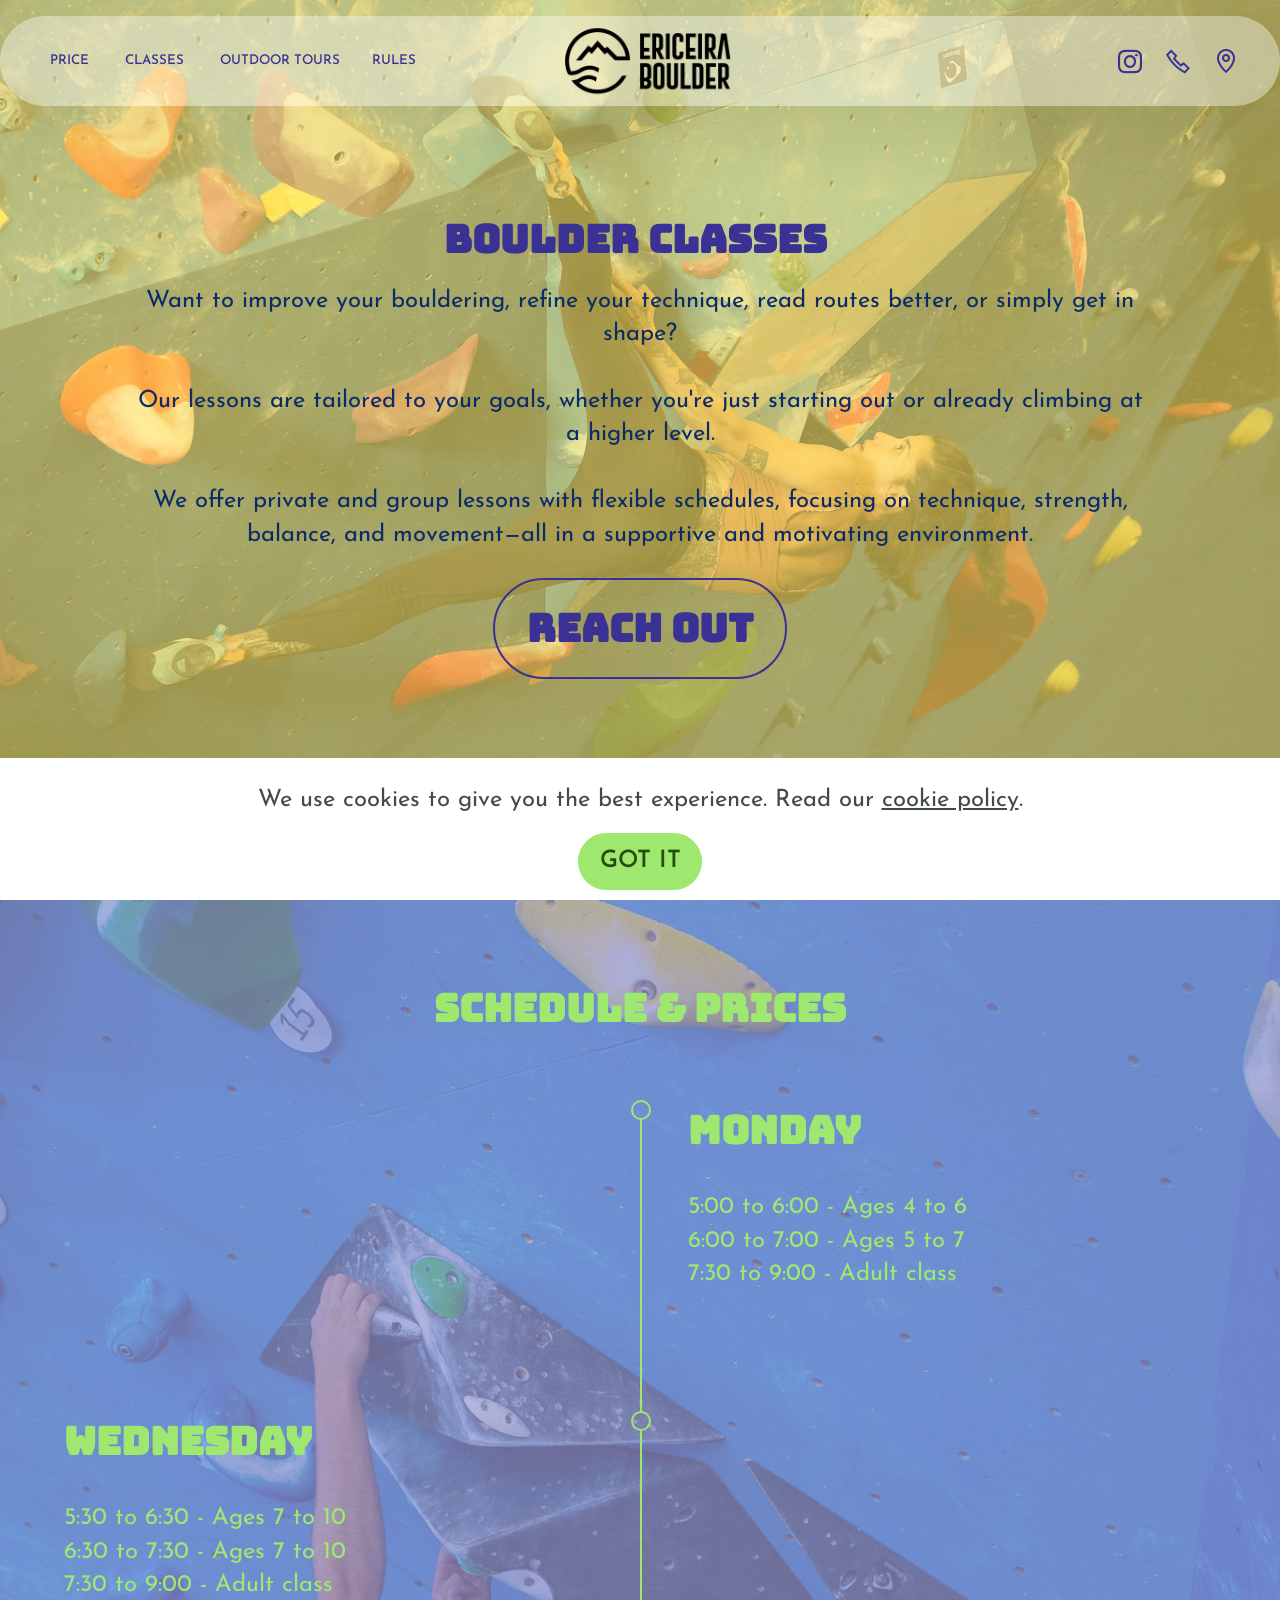
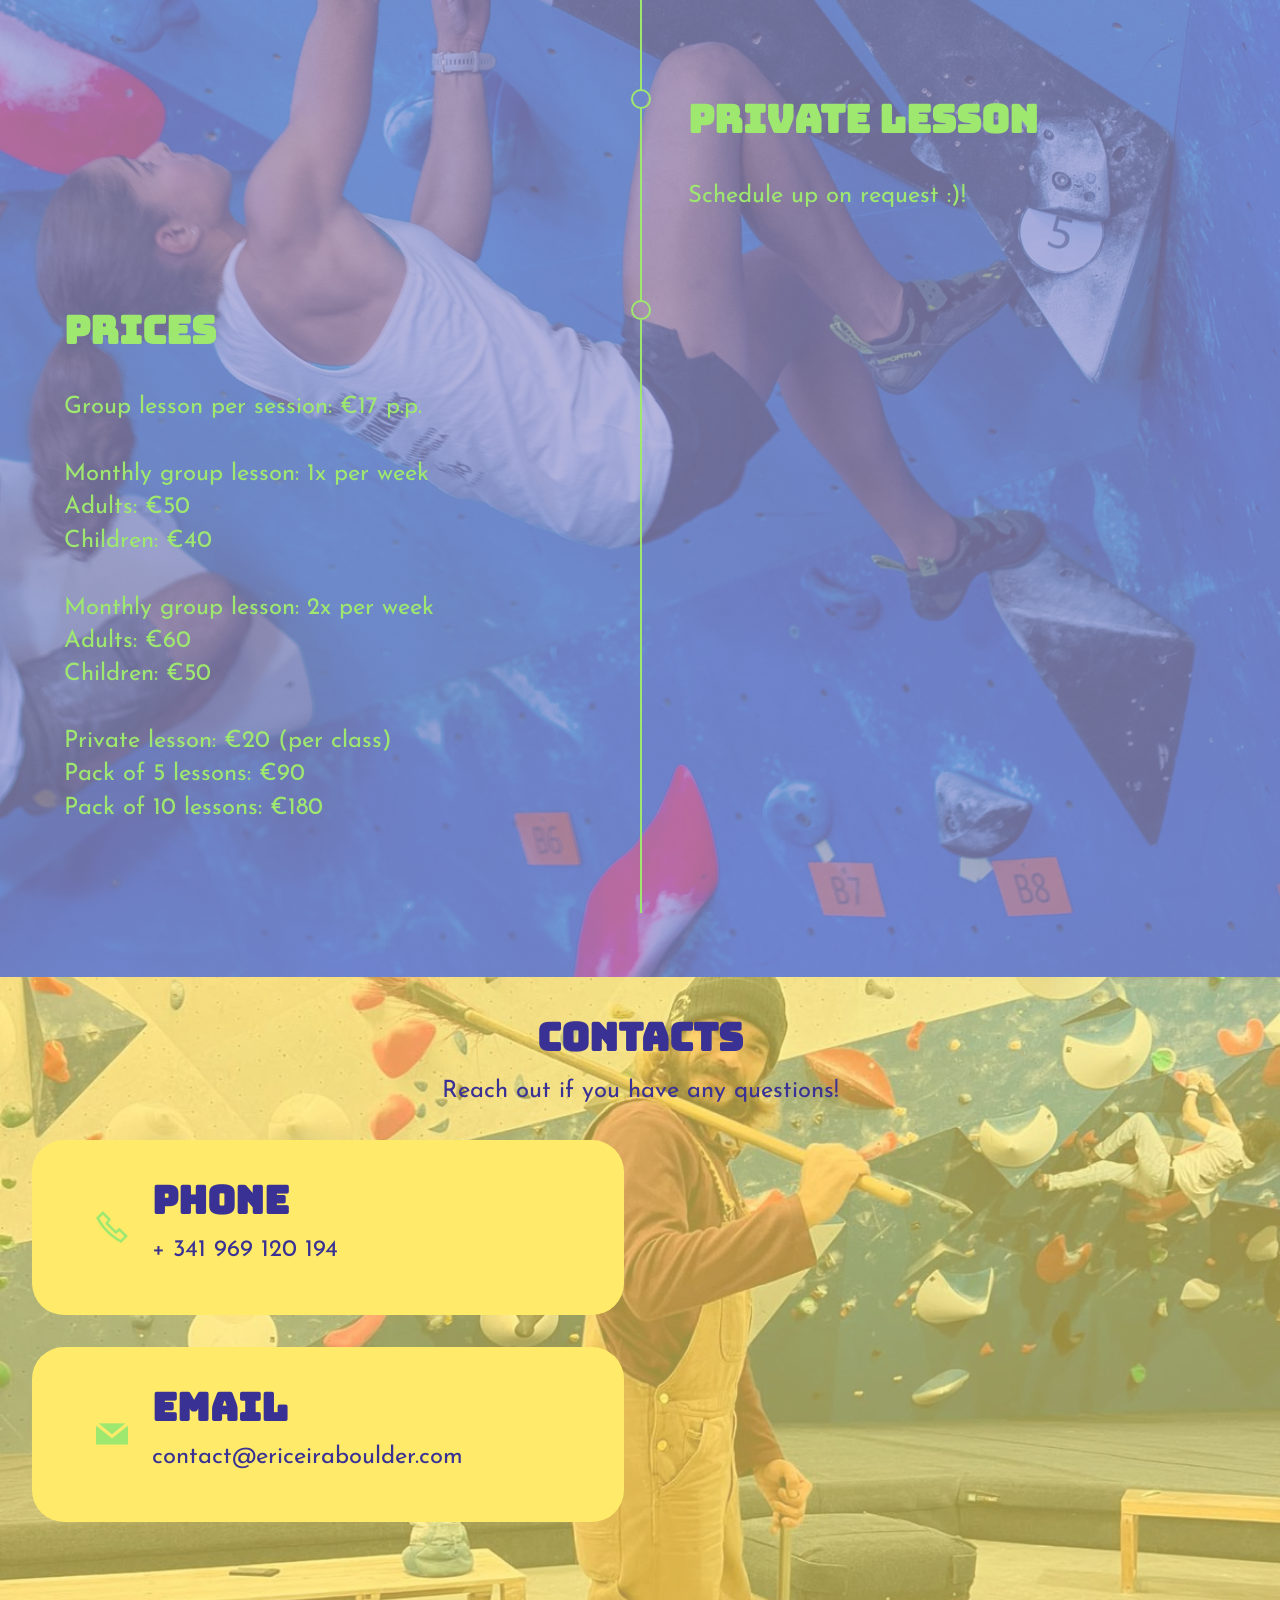
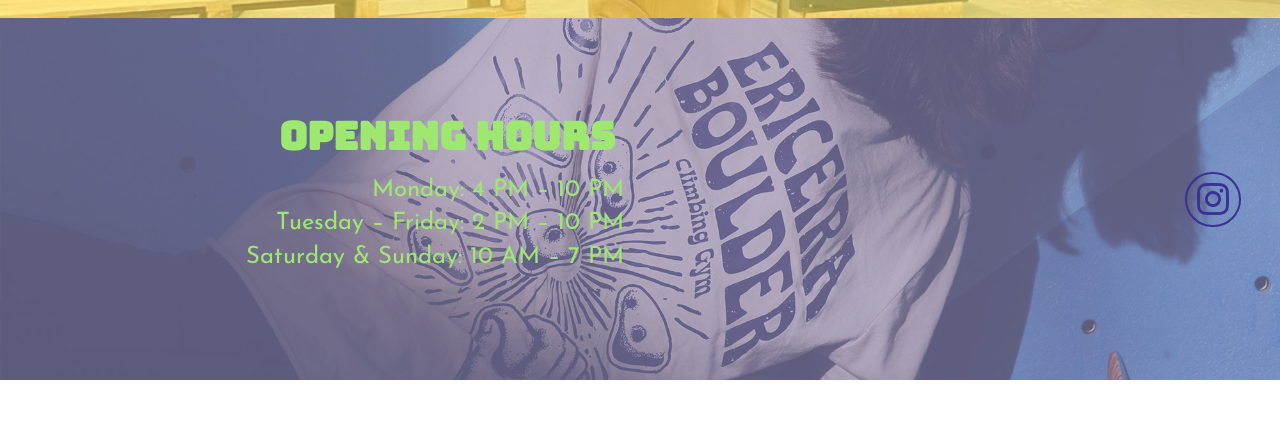
==== commit 96705e22: "Add files via upload" ====
--- a/CLASSES.html
+++ b/CLASSES.html
@@ -22,7 +22,7 @@
   <noscript><link rel="stylesheet" href="https://fonts.googleapis.com/css?family=Bungee:400&display=swap"></noscript>
   <link rel="preload" href="https://fonts.googleapis.com/css?family=Josefin+Sans:100,200,300,400,500,600,700,100i,200i,300i,400i,500i,600i,700i&display=swap" as="style" onload="this.onload=null;this.rel='stylesheet'">
   <noscript><link rel="stylesheet" href="https://fonts.googleapis.com/css?family=Josefin+Sans:100,200,300,400,500,600,700,100i,200i,300i,400i,500i,600i,700i&display=swap"></noscript>
-  <link rel="preload" as="style" href="assets/mobirise/css/mbr-additional.css?v=0fRkp1"><link rel="stylesheet" href="assets/mobirise/css/mbr-additional.css?v=0fRkp1" type="text/css">
+  <link rel="preload" as="style" href="assets/mobirise/css/mbr-additional.css?v=uMwodK"><link rel="stylesheet" href="assets/mobirise/css/mbr-additional.css?v=uMwodK" type="text/css">
 
   
   
@@ -261,7 +261,7 @@
         </div>
     </div>
     
-</section><section class="display-7" style="padding: 0;align-items: center;justify-content: center;flex-wrap: wrap;    align-content: center;display: flex;position: relative;height: 4rem;"><a href="https://mobiri.se/4564616" style="flex: 1 1;height: 4rem;position: absolute;width: 100%;z-index: 1;"><img alt="" style="height: 4rem;" src="[data-uri]"></a><p style="margin: 0;text-align: center;" class="display-7">&#8204;</p><a style="z-index:1" href="https://mobirise.com/builder/ai-website-generator.html">AI Website Generator</a></section><script src="assets/bootstrap/js/bootstrap.bundle.min.js"></script>  <script src="assets/parallax/jarallax.js"></script>  <script src="assets/web/assets/cookies-alert-plugin/cookies-alert-core.js"></script>  <script src="assets/web/assets/cookies-alert-plugin/cookies-alert-script.js"></script>  <script src="assets/smoothscroll/smooth-scroll.js"></script>  <script src="assets/ytplayer/index.js"></script>  <script src="assets/dropdown/js/navbar-dropdown.js"></script>  <script src="assets/sociallikes/social-likes.js"></script>  <script src="assets/theme/js/script.js"></script>  
+</section><section class="display-7" style="padding: 0;align-items: center;justify-content: center;flex-wrap: wrap;    align-content: center;display: flex;position: relative;height: 4rem;"><a href="https://mobiri.se/4564616" style="flex: 1 1;height: 4rem;position: absolute;width: 100%;z-index: 1;"><img alt="" style="height: 4rem;" src="[data-uri]"></a><p style="margin: 0;text-align: center;" class="display-7">&#8204;</p><a style="z-index:1" href="https://mobirise.com/builder/ai-website-maker.html">Best AI Website Maker</a></section><script src="assets/bootstrap/js/bootstrap.bundle.min.js"></script>  <script src="assets/parallax/jarallax.js"></script>  <script src="assets/web/assets/cookies-alert-plugin/cookies-alert-core.js"></script>  <script src="assets/web/assets/cookies-alert-plugin/cookies-alert-script.js"></script>  <script src="assets/smoothscroll/smooth-scroll.js"></script>  <script src="assets/ytplayer/index.js"></script>  <script src="assets/dropdown/js/navbar-dropdown.js"></script>  <script src="assets/sociallikes/social-likes.js"></script>  <script src="assets/theme/js/script.js"></script>  
   
   
 <input name="cookieData" type="hidden" data-cookie-cookiesAlertType='false' data-cookie-customDialogSelector='null' data-cookie-colorText='#424a4d' data-cookie-colorBg='rgb(255, 255, 255)' data-cookie-opacityOverlay='0' data-cookie-bgOpacity='100' data-cookie-textButton='GOT IT' data-cookie-rejectText='REJECT' data-cookie-colorButton='' data-cookie-rejectColor='' data-cookie-colorLink='#424a4d' data-cookie-underlineLink='true' data-cookie-text="We use cookies to give you the best experience. Read our <a href='privacy.html'>cookie policy</a>.">
--- a/assets/mobirise/css/mbr-additional.css
+++ b/assets/mobirise/css/mbr-additional.css
@@ -3276,15 +3276,15 @@
     padding: 1rem;
   }
 }
-.cid-vdn7DUlWyt {
-  padding-top: 6rem;
-  padding-bottom: 6rem;
-  background-image: url("../../../assets/images/ericeira-boulder-2040.jpeg");
-}
-.cid-vdn7DUlWyt .mbr-fallback-image.disabled {
+.cid-vd5t7eVTeH {
+  padding-top: 9rem;
+  padding-bottom: 2rem;
+  background-image: url("../../../assets/images/521a1153.jpg.jpg-2000x1334.jpg");
+}
+.cid-vd5t7eVTeH .mbr-fallback-image.disabled {
   display: none;
 }
-.cid-vdn7DUlWyt .mbr-fallback-image {
+.cid-vd5t7eVTeH .mbr-fallback-image {
   display: block;
   background-size: cover;
   background-position: center center;
@@ -3293,21 +3293,51 @@
   position: absolute;
   top: 0;
 }
-.cid-vdn7DUlWyt .mbr-section-subtitle {
+.cid-vd5t7eVTeH .mbr-section-title,
+.cid-vd5t7eVTeH .mbr-section-subtitle {
+  text-align: center;
+}
+.cid-vd5t7eVTeH .mbr-cost {
+  word-break: normal;
+}
+.cid-vd5t7eVTeH .card-wrapper {
+  margin-bottom: 2rem;
+  border-radius: 4px;
+  background: #ffd7ef;
+}
+.cid-vd5t7eVTeH .card-wrapper .top-line {
+  display: flex;
+  justify-content: space-between;
+  align-items: center;
+}
+@media (min-width: 768px) {
+  .cid-vd5t7eVTeH .card-wrapper {
+    padding: 2rem;
+  }
+}
+@media (max-width: 767px) {
+  .cid-vd5t7eVTeH .card-wrapper {
+    padding: 1rem;
+  }
+}
+.cid-vd5t7eVTeH .mbr-section-title {
   color: #9fe870;
 }
-.cid-vdn7DUlWyt .mbr-section-title {
+.cid-vd5t7eVTeH .card-title {
   color: #9fe870;
 }
-.cid-vdn9jw0cZH {
-  padding-top: 5rem;
-  padding-bottom: 5rem;
-  background-image: url("../../../assets/images/2c8953b7-a900-4f59-a8e7-f18dcd22b32b.jpeg");
-}
-.cid-vdn9jw0cZH .mbr-fallback-image.disabled {
+.cid-vd5t7eVTeH P {
+  color: #393193;
+}
+.cid-vd5Ax40GuS {
+  padding-top: 4rem;
+  padding-bottom: 6rem;
+  background-image: url("../../../assets/images/521a1153.jpg.jpg-2000x1334.jpg");
+}
+.cid-vd5Ax40GuS .mbr-fallback-image.disabled {
   display: none;
 }
-.cid-vdn9jw0cZH .mbr-fallback-image {
+.cid-vd5Ax40GuS .mbr-fallback-image {
   display: block;
   background-size: cover;
   background-position: center center;
@@ -3316,95 +3346,51 @@
   position: absolute;
   top: 0;
 }
-.cid-vdn9jw0cZH .card-wrapper {
-  background: #ffeb69;
+.cid-vd5Ax40GuS .mbr-section-title,
+.cid-vd5Ax40GuS .mbr-section-subtitle {
+  text-align: center;
+}
+.cid-vd5Ax40GuS .mbr-cost {
+  word-break: normal;
+}
+.cid-vd5Ax40GuS .card-wrapper {
+  margin-bottom: 2rem;
+  border-radius: 4px;
+  background: #ffd7ef;
+}
+.cid-vd5Ax40GuS .card-wrapper .top-line {
+  display: flex;
+  justify-content: space-between;
+  align-items: center;
+}
+@media (min-width: 768px) {
+  .cid-vd5Ax40GuS .card-wrapper {
+    padding: 2rem;
+  }
 }
 @media (max-width: 767px) {
-  .cid-vdn9jw0cZH .card-wrapper {
-    padding: 2rem 1.5rem;
-  }
-}
-@media (min-width: 768px) and (max-width: 991px) {
-  .cid-vdn9jw0cZH .card-wrapper {
-    padding: 2.25rem;
-  }
-}
-@media (min-width: 992px) {
-  .cid-vdn9jw0cZH .card-wrapper {
-    padding: 4rem;
-  }
-}
-.cid-vdn9jw0cZH .mbr-text,
-.cid-vdn9jw0cZH .mbr-section-btn {
-  color: #000000;
-  text-align: left;
-}
-.cid-vdn9jw0cZH .card-title,
-.cid-vdn9jw0cZH .card-box {
-  text-align: center;
-  color: #000000;
-}
-.cid-vdn9jw0cZH .counter-container ul {
-  margin: 0;
-  padding-left: 2.25rem;
-  list-style: none;
-}
-.cid-vdn9jw0cZH .counter-container ul li {
-  position: relative;
-  list-style: none;
-  margin-bottom: 2rem;
-}
-.cid-vdn9jw0cZH .counter-container ul li:before {
-  position: absolute;
-  left: -1.5em;
-  content: "";
-  display: flex;
-  justify-content: center;
-  align-items: center;
+  .cid-vd5Ax40GuS .card-wrapper {
+    padding: 1rem;
+  }
+}
+.cid-vd5Ax40GuS .mbr-section-title {
+  color: #9fe870;
+}
+.cid-vd5Ax40GuS .card-title {
+  color: #9fe870;
+}
+.cid-vd5Ax40GuS P {
   color: #393193;
-  background-color: #393193;
-  width: 0.5em;
-  height: 0.5em;
-  top: 0.4em;
-  border-radius: 50%;
-}
-.cid-vdn9jw0cZH .counter-container ol {
-  margin-bottom: 0;
-  padding-left: 2.25rem;
-  counter-reset: myCounter;
-}
-.cid-vdn9jw0cZH .counter-container ol li {
-  margin-bottom: 2rem;
-  list-style: none;
-  position: relative;
-}
-.cid-vdn9jw0cZH .counter-container ol li:before {
-  font-weight: 700;
-  position: absolute;
-  left: -1.5em;
-  counter-increment: myCounter;
-  content: counter(myCounter);
-  transition: all .2s;
-  color: #393193;
-  display: flex;
-  align-items: center;
-  justify-content: center;
-}
-.cid-vdn9jw0cZH .mbr-text UL {
-  text-align: left;
-}
-.cid-vdn9jw0cZH .mbr-text {
-  color: #393193;
-}
-.cid-vdnrrb84iU {
+}
+.cid-vd5HH8Vc6b {
   padding-top: 2rem;
   padding-bottom: 6rem;
-  background-image: url("../../../assets/images/521a1056-6.jpeg");
-}
-.cid-vdnrrb84iU .mbr-fallback-image.disabled {
+  background-image: url("../../../assets/images/image3.jpeg");
+}
+.cid-vd5HH8Vc6b .mbr-fallback-image.disabled {
   display: none;
 }
-.cid-vdnrrb84iU .mbr-fallback-image {
+.cid-vd5HH8Vc6b .mbr-fallback-image {
   display: block;
   background-size: cover;
   background-position: center center;
@@ -3414,22 +3400,22 @@
   top: 0;
 }
 @media (max-width: 767px) {
-  .cid-vdnrrb84iU .row {
+  .cid-vd5HH8Vc6b .row {
     flex-direction: column-reverse;
   }
-  .cid-vdnrrb84iU .row .map-wrapper {
+  .cid-vd5HH8Vc6b .row .map-wrapper {
     margin-bottom: 2rem;
   }
 }
-.cid-vdnrrb84iU .google-map {
+.cid-vd5HH8Vc6b .google-map {
   height: 100%;
   position: relative;
 }
-.cid-vdnrrb84iU .google-map iframe {
+.cid-vd5HH8Vc6b .google-map iframe {
   height: 100%;
   width: 100%;
 }
-.cid-vdnrrb84iU .google-map [data-state-details] {
+.cid-vd5HH8Vc6b .google-map [data-state-details] {
   color: #6b6763;
   height: 1.5em;
   margin-top: -0.75em;
@@ -3440,60 +3426,60 @@
   top: 50%;
   width: 100%;
 }
-.cid-vdnrrb84iU .google-map[data-state] {
+.cid-vd5HH8Vc6b .google-map[data-state] {
   background: #e9e5dc;
 }
-.cid-vdnrrb84iU .google-map[data-state="loading"] [data-state-details] {
+.cid-vd5HH8Vc6b .google-map[data-state="loading"] [data-state-details] {
   display: none;
 }
-.cid-vdnrrb84iU .image-wrapper {
+.cid-vd5HH8Vc6b .image-wrapper {
   display: flex;
   align-items: center;
 }
-.cid-vdnrrb84iU .card-wrapper {
+.cid-vd5HH8Vc6b .card-wrapper {
   display: flex;
   border-radius: 4px;
-  background: #ffd7ef;
-}
-.cid-vdnrrb84iU .card-wrapper:not(:nth-last-child(1)) {
+  background: #ffeb69;
+}
+.cid-vd5HH8Vc6b .card-wrapper:not(:nth-last-child(1)) {
   margin-bottom: 2rem;
 }
 @media (max-width: 991px) {
-  .cid-vdnrrb84iU .card-wrapper {
+  .cid-vd5HH8Vc6b .card-wrapper {
     padding: 1rem 2rem;
   }
 }
 @media (min-width: 992px) {
-  .cid-vdnrrb84iU .card-wrapper {
+  .cid-vd5HH8Vc6b .card-wrapper {
     padding: 2rem 4rem;
   }
 }
-.cid-vdnrrb84iU .mbr-iconfont {
+.cid-vd5HH8Vc6b .mbr-iconfont {
   font-size: 2rem;
   padding-right: 1.5rem;
   color: #9fe870;
 }
-.cid-vdnrrb84iU .mbr-section-subtitle {
-  color: #9fe870;
-}
-.cid-vdnrrb84iU .mbr-section-title {
-  color: #9fe870;
-}
-.cid-vdnrrb84iU .card-title {
-  color: #9fe870;
-}
-.cid-vdnrrb84iU .mbr-text {
-  color: #9fe870;
-}
-.cid-vdsTOZor55 {
+.cid-vd5HH8Vc6b .mbr-section-subtitle {
+  color: #393193;
+}
+.cid-vd5HH8Vc6b .mbr-section-title {
+  color: #393193;
+}
+.cid-vd5HH8Vc6b .card-title {
+  color: #393193;
+}
+.cid-vd5HH8Vc6b .mbr-text {
+  color: #393193;
+}
+.cid-vdsMHM5GKa {
   padding-top: 90px;
   padding-bottom: 90px;
   background-image: url("../../../assets/images/521a09851.jpeg");
 }
-.cid-vdsTOZor55 .mbr-fallback-image.disabled {
+.cid-vdsMHM5GKa .mbr-fallback-image.disabled {
   display: none;
 }
-.cid-vdsTOZor55 .mbr-fallback-image {
+.cid-vdsMHM5GKa .mbr-fallback-image {
   display: block;
   background-size: cover;
   background-position: center center;
@@ -3502,18 +3488,18 @@
   position: absolute;
   top: 0;
 }
-.cid-vdsTOZor55 .media-container-row {
+.cid-vdsMHM5GKa .media-container-row {
   justify-content: space-between;
 }
-.cid-vdsTOZor55 .text-content {
+.cid-vdsMHM5GKa .text-content {
   max-width: 50%;
 }
 @media (max-width: 768px) {
-  .cid-vdsTOZor55 .text-content {
+  .cid-vdsMHM5GKa .text-content {
     max-width: none;
   }
 }
-.cid-vdsTOZor55 .mbr-iconfont-social {
+.cid-vdsMHM5GKa .mbr-iconfont-social {
   margin: 0.5rem;
   font-size: 32px;
   display: flex;
@@ -3525,27 +3511,27 @@
   align-content: center;
   transition: all 0.3s;
 }
-.cid-vdsTOZor55 .mbr-iconfont-social:before {
+.cid-vdsMHM5GKa .mbr-iconfont-social:before {
   padding: 0.6rem;
 }
-.cid-vdsTOZor55 .mbr-iconfont-social:hover {
+.cid-vdsMHM5GKa .mbr-iconfont-social:hover {
   background-color: #393193;
   color: #ffffff;
 }
 @media (max-width: 768px) {
-  .cid-vdsTOZor55 .icons {
+  .cid-vdsMHM5GKa .icons {
     justify-content: center !important;
   }
-  .cid-vdsTOZor55 .text-content * {
+  .cid-vdsMHM5GKa .text-content * {
     text-align: center;
   }
 }
-.cid-vdsTOZor55 .mbr-section-title {
-  color: #393193;
+.cid-vdsMHM5GKa .mbr-section-title {
+  color: #9fe870;
   text-align: right;
 }
-.cid-vdsTOZor55 .mbr-text {
-  color: #393193;
+.cid-vdsMHM5GKa .mbr-text {
+  color: #9fe870;
   text-align: right;
 }
 .cid-vd5lAIUgr1 {
@@ -4123,15 +4109,15 @@
     padding: 1rem;
   }
 }
-.cid-vd5t7eVTeH {
-  padding-top: 9rem;
-  padding-bottom: 2rem;
-  background-image: url("../../../assets/images/521a1153.jpg.jpg-2000x1334.jpg");
-}
-.cid-vd5t7eVTeH .mbr-fallback-image.disabled {
+.cid-vdp00ZwgpI {
+  padding-top: 10rem;
+  padding-bottom: 5rem;
+  background-image: url("../../../assets/images/image3-3.jpeg");
+}
+.cid-vdp00ZwgpI .mbr-fallback-image.disabled {
   display: none;
 }
-.cid-vd5t7eVTeH .mbr-fallback-image {
+.cid-vdp00ZwgpI .mbr-fallback-image {
   display: block;
   background-size: cover;
   background-position: center center;
@@ -4140,51 +4126,609 @@
   position: absolute;
   top: 0;
 }
-.cid-vd5t7eVTeH .mbr-section-title,
-.cid-vd5t7eVTeH .mbr-section-subtitle {
+.cid-vdp00ZwgpI ul {
+  list-style: none;
+  margin: 0;
+  padding-left: 2.5rem;
+}
+.cid-vdp00ZwgpI li {
+  position: relative;
+  margin-bottom: 1rem;
+}
+.cid-vdp00ZwgpI ul li::before {
+  position: absolute;
+  left: -1.6rem;
+  content: "\2022";
+  color: #9fe870;
+  font-weight: bold;
+  font-size: 2rem;
+  width: 1.6rem;
+}
+.cid-vdp00ZwgpI .list {
+  color: #9fe870;
+}
+.cid-vd5NgxsYSg {
+  z-index: 1000;
+  width: 100%;
+}
+.cid-vd5NgxsYSg .dropdown-item:before {
+  font-family: Moririse2 !important;
+  content: "\e966";
+  display: inline-block;
+  width: 0;
+  position: absolute;
+  left: 1rem;
+  top: 0.5rem;
+  margin-right: 0.5rem;
+  line-height: 1;
+  font-size: inherit;
+  vertical-align: middle;
   text-align: center;
-}
-.cid-vd5t7eVTeH .mbr-cost {
-  word-break: normal;
-}
-.cid-vd5t7eVTeH .card-wrapper {
-  margin-bottom: 2rem;
-  border-radius: 4px;
-  background: #ffd7ef;
-}
-.cid-vd5t7eVTeH .card-wrapper .top-line {
+  overflow: hidden;
+  transform: scale(0, 1);
+  transition: all 0.25s ease-in-out;
+}
+@media (max-width: 767px) {
+  .cid-vd5NgxsYSg .navbar-toggler {
+    transform: scale(0.8);
+  }
+}
+.cid-vd5NgxsYSg .navbar-nav {
+  margin: auto;
+  margin-left: 0;
+}
+@media (min-width: 992px) {
+  .cid-vd5NgxsYSg .navbar-nav {
+    max-width: 45%;
+  }
+}
+.cid-vd5NgxsYSg .navbar-nav .nav-item {
+  padding: 0 !important;
+  transition: .3s all !important;
+}
+.cid-vd5NgxsYSg .navbar-nav .nav-item .nav-link {
+  padding: 16px !important;
+  margin: 0 !important;
+  border-radius: 1rem !important;
+  transition: .3s all !important;
+}
+.cid-vd5NgxsYSg .navbar-nav .nav-item .nav-link:hover {
+  background-color: rgba(27, 31, 10, 0.06);
+}
+.cid-vd5NgxsYSg .navbar-nav .open .nav-link::after {
+  transform: rotate(180deg);
+}
+@media (min-width: 992px) {
+  .cid-vd5NgxsYSg .navbar-nav .open .nav-link::before {
+    content: "";
+    width: 100%;
+    height: 20px;
+    top: 100%;
+    background: transparent;
+    position: absolute;
+  }
+}
+.cid-vd5NgxsYSg .navbar-nav .dropdown-item {
+  padding: 12px !important;
+  border-radius: 0.5rem !important;
+  margin: 0 8px !important;
+  transition: .3s all !important;
+}
+.cid-vd5NgxsYSg .navbar-nav .dropdown-item:hover {
+  background-color: rgba(27, 31, 10, 0.06);
+}
+@media (min-width: 992px) {
+  .cid-vd5NgxsYSg .navbar-nav {
+    padding-left: 1.5rem;
+  }
+}
+.cid-vd5NgxsYSg .navbar-logo {
+  padding-left: 1rem;
+  margin: 0 !important;
+}
+@media (min-width: 992px) {
+  .cid-vd5NgxsYSg .navbar-logo {
+    position: absolute;
+    left: 50%;
+    top: 50%;
+    transform: translate(-50%, -50%);
+  }
+}
+@media (max-width: 767px) {
+  .cid-vd5NgxsYSg .navbar-logo {
+    padding-left: 1rem;
+  }
+}
+.cid-vd5NgxsYSg .navbar-brand {
+  flex-shrink: 0;
+  align-items: center;
+  margin-right: 0;
+  padding: 10px 0;
+  transition: all 0.3s;
+  word-break: break-word;
+  z-index: 1;
+}
+.cid-vd5NgxsYSg .navbar-brand img {
+  max-width: 100%;
+  max-height: 100%;
+  border-radius: 0px !important;
+}
+.cid-vd5NgxsYSg .navbar-brand .navbar-caption {
+  line-height: inherit !important;
+}
+.cid-vd5NgxsYSg .navbar-brand .navbar-logo a {
+  outline: none;
+}
+.cid-vd5NgxsYSg .nav-link {
+  width: fit-content;
+  position: relative;
+}
+.cid-vd5NgxsYSg .navbar-caption {
+  padding-left: 2rem;
+  padding-right: .5rem;
+}
+@media (max-width: 767px) {
+  .cid-vd5NgxsYSg .navbar-caption {
+    padding-left: 1rem;
+  }
+}
+@media (max-width: 767px) {
+  .cid-vd5NgxsYSg .nav-dropdown {
+    padding-bottom: 0.5rem;
+  }
+}
+.cid-vd5NgxsYSg .nav-dropdown .link.dropdown-toggle::after {
+  margin-left: 0.5rem;
+  margin-top: 0.2rem;
+  transition: .3s all;
+}
+.cid-vd5NgxsYSg .container {
   display: flex;
-  justify-content: space-between;
+  height: 90px;
+  position: relative;
+  padding: 0.5rem 0.6rem;
+  flex-wrap: nowrap;
+  background: rgba(247, 247, 247, 0.4) !important;
+  left: 0;
+  right: 0;
+  -webkit-box-pack: justify;
+  -ms-flex-pack: justify;
+  justify-content: flex-end;
+  -webkit-box-align: center;
+  -webkit-align-items: center;
+  -ms-flex-align: center;
   align-items: center;
-}
-@media (min-width: 768px) {
-  .cid-vd5t7eVTeH .card-wrapper {
-    padding: 2rem;
+  border-radius: 100vw;
+  margin-top: 1rem;
+  background-color: #f7f7f7;
+  box-shadow: 0 30px 60px 0 rgba(27, 31, 10, 0.08);
+}
+@media (max-width: 992px) {
+  .cid-vd5NgxsYSg .container {
+    padding-right: 2rem;
   }
 }
 @media (max-width: 767px) {
-  .cid-vd5t7eVTeH .card-wrapper {
+  .cid-vd5NgxsYSg .container {
+    width: 95%;
+    height: 56px !important;
+    padding-right: 1rem;
+    margin-top: 0rem;
+  }
+}
+.cid-vd5NgxsYSg .iconfont-wrapper {
+  color: #393193 !important;
+  font-size: 1.5rem;
+  padding-right: 0.5rem;
+}
+.cid-vd5NgxsYSg .dropdown-menu {
+  flex-wrap: wrap;
+  flex-direction: column;
+  max-width: 100%;
+  padding: 12px 4px !important;
+  border-radius: 1.5rem;
+  transition: .3s all !important;
+  min-width: auto;
+  background: #f7f7f7;
+  background: rgba(247, 247, 247, 0.4) !important;
+}
+.cid-vd5NgxsYSg .nav-item:focus,
+.cid-vd5NgxsYSg .nav-link:focus {
+  outline: none;
+}
+.cid-vd5NgxsYSg .dropdown .dropdown-menu .dropdown-item {
+  width: auto;
+  transition: all 0.25s ease-in-out;
+}
+.cid-vd5NgxsYSg .dropdown .dropdown-menu .dropdown-item::after {
+  right: 0.5rem;
+}
+.cid-vd5NgxsYSg .dropdown .dropdown-menu .dropdown-item .mbr-iconfont {
+  margin-right: 0.5rem;
+  vertical-align: sub;
+}
+.cid-vd5NgxsYSg .dropdown .dropdown-menu .dropdown-item .mbr-iconfont:before {
+  display: inline-block;
+  transform: scale(1, 1);
+  transition: all 0.25s ease-in-out;
+}
+.cid-vd5NgxsYSg .collapsed .dropdown-menu .dropdown-item:before {
+  display: none;
+}
+.cid-vd5NgxsYSg .collapsed .dropdown .dropdown-menu .dropdown-item {
+  padding: 0.235em 1.5em 0.235em 1.5em !important;
+  transition: none;
+  margin: 0 !important;
+}
+.cid-vd5NgxsYSg .navbar {
+  min-height: 90px;
+  transition: all 0.3s;
+  border-bottom: 1px solid transparent;
+  background: transparent !important;
+  padding: 0 !important;
+  border: none !important;
+  box-shadow: none !important;
+  border-radius: 0 !important;
+}
+.cid-vd5NgxsYSg .navbar.opened {
+  transition: all 0.3s;
+}
+.cid-vd5NgxsYSg .navbar .dropdown-item {
+  padding: 0.5rem 1.8rem;
+}
+.cid-vd5NgxsYSg .navbar .navbar-logo img {
+  width: auto;
+}
+.cid-vd5NgxsYSg .navbar .navbar-collapse {
+  justify-content: flex-end;
+}
+.cid-vd5NgxsYSg .navbar.collapsed {
+  justify-content: center;
+}
+.cid-vd5NgxsYSg .navbar.collapsed .nav-item .nav-link::before {
+  display: none;
+}
+.cid-vd5NgxsYSg .navbar.collapsed.opened .dropdown-menu {
+  top: 0;
+}
+@media (min-width: 992px) {
+  .cid-vd5NgxsYSg .navbar.collapsed.opened:not(.navbar-short) .navbar-collapse {
+    max-height: calc(98.5vh - 4.1rem);
+  }
+}
+.cid-vd5NgxsYSg .navbar.collapsed .dropdown-menu .dropdown-submenu {
+  left: 0 !important;
+}
+.cid-vd5NgxsYSg .navbar.collapsed .dropdown-menu .dropdown-item:after {
+  right: auto;
+}
+.cid-vd5NgxsYSg .navbar.collapsed .dropdown-menu .dropdown-toggle[data-toggle="dropdown-submenu"]:after {
+  margin-left: 0.5rem;
+  margin-top: 0.2rem;
+  border-top: 0.35em solid;
+  border-right: 0.35em solid transparent;
+  border-left: 0.35em solid transparent;
+  border-bottom: 0;
+  top: 41%;
+}
+.cid-vd5NgxsYSg .navbar.collapsed ul.navbar-nav li {
+  margin: auto;
+}
+.cid-vd5NgxsYSg .navbar.collapsed .dropdown-menu .dropdown-item {
+  padding: 0.25rem 1.5rem;
+  text-align: center;
+}
+.cid-vd5NgxsYSg .navbar.collapsed .icons-menu {
+  padding-left: 0;
+  padding-right: 0;
+  padding-top: 0.5rem;
+  padding-bottom: 0.5rem;
+}
+@media (max-width: 767px) {
+  .cid-vd5NgxsYSg .navbar {
+    min-height: 72px;
+  }
+  .cid-vd5NgxsYSg .navbar .navbar-logo img {
+    height: 2rem !important;
+  }
+}
+@media (max-width: 991px) {
+  .cid-vd5NgxsYSg .navbar .nav-item .nav-link::before {
+    display: none;
+  }
+  .cid-vd5NgxsYSg .navbar.opened .dropdown-menu {
+    top: 0;
+  }
+  .cid-vd5NgxsYSg .navbar .dropdown-menu .dropdown-submenu {
+    left: 0 !important;
+  }
+  .cid-vd5NgxsYSg .navbar .dropdown-menu .dropdown-item:after {
+    right: auto;
+  }
+  .cid-vd5NgxsYSg .navbar .dropdown-menu .dropdown-toggle[data-toggle="dropdown-submenu"]:after {
+    margin-left: 0.5rem;
+    margin-top: 0.2rem;
+    border-top: 0.35em solid;
+    border-right: 0.35em solid transparent;
+    border-left: 0.35em solid transparent;
+    border-bottom: 0;
+    top: 40%;
+  }
+  .cid-vd5NgxsYSg .navbar .dropdown-menu .dropdown-item {
+    padding: 0.25rem 1.5rem !important;
+    text-align: center;
+  }
+  .cid-vd5NgxsYSg .navbar .navbar-brand {
+    flex-shrink: initial;
+    flex-basis: auto;
+    word-break: break-word;
+    padding-right: 10px;
+  }
+  .cid-vd5NgxsYSg .navbar .navbar-toggler {
+    flex-basis: auto;
+  }
+  .cid-vd5NgxsYSg .navbar .icons-menu {
+    padding-left: 0;
+    padding-top: 0.5rem;
+    padding-bottom: 0.5rem;
+  }
+}
+.cid-vd5NgxsYSg .navbar.navbar-short .navbar-logo img {
+  height: 2rem;
+}
+.cid-vd5NgxsYSg .dropdown-item.active,
+.cid-vd5NgxsYSg .dropdown-item:active {
+  background-color: transparent;
+}
+.cid-vd5NgxsYSg .navbar-expand-lg .navbar-nav .nav-link {
+  padding: 0;
+}
+.cid-vd5NgxsYSg .nav-dropdown .link.dropdown-toggle {
+  margin-right: 1.667em;
+}
+.cid-vd5NgxsYSg .nav-dropdown .link.dropdown-toggle[aria-expanded="true"] {
+  margin-right: 0;
+  padding: 0.667em 1.667em;
+}
+.cid-vd5NgxsYSg .navbar.navbar-expand-lg .dropdown .dropdown-menu {
+  background: #f7f7f7;
+}
+.cid-vd5NgxsYSg .navbar.navbar-expand-lg .dropdown .dropdown-menu .dropdown-submenu {
+  margin: 0;
+  left: 105%;
+  transform: none;
+  top: -12px;
+}
+.cid-vd5NgxsYSg .navbar .dropdown.open > .dropdown-menu {
+  display: flex;
+}
+.cid-vd5NgxsYSg ul.navbar-nav {
+  flex-wrap: wrap;
+}
+.cid-vd5NgxsYSg .navbar-buttons {
+  text-align: center;
+  min-width: 140px;
+}
+@media (max-width: 992px) {
+  .cid-vd5NgxsYSg .navbar-buttons {
+    text-align: left;
+  }
+}
+.cid-vd5NgxsYSg button.navbar-toggler {
+  outline: none;
+  width: 31px;
+  height: 20px;
+  cursor: pointer;
+  transition: all 0.2s;
+  position: relative;
+  align-self: center;
+}
+.cid-vd5NgxsYSg button.navbar-toggler .hamburger span {
+  position: absolute;
+  right: 0;
+  width: 30px;
+  height: 2px;
+  border-right: 5px;
+  background-color: #393193;
+}
+.cid-vd5NgxsYSg button.navbar-toggler .hamburger span:nth-child(1) {
+  top: 0;
+  transition: all 0.2s;
+}
+.cid-vd5NgxsYSg button.navbar-toggler .hamburger span:nth-child(2) {
+  top: 8px;
+  transition: all 0.15s;
+}
+.cid-vd5NgxsYSg button.navbar-toggler .hamburger span:nth-child(3) {
+  top: 8px;
+  transition: all 0.15s;
+}
+.cid-vd5NgxsYSg button.navbar-toggler .hamburger span:nth-child(4) {
+  top: 16px;
+  transition: all 0.2s;
+}
+.cid-vd5NgxsYSg nav.opened .hamburger span:nth-child(1) {
+  top: 8px;
+  width: 0;
+  opacity: 0;
+  right: 50%;
+  transition: all 0.2s;
+}
+.cid-vd5NgxsYSg nav.opened .hamburger span:nth-child(2) {
+  transform: rotate(45deg);
+  transition: all 0.25s;
+}
+.cid-vd5NgxsYSg nav.opened .hamburger span:nth-child(3) {
+  transform: rotate(-45deg);
+  transition: all 0.25s;
+}
+.cid-vd5NgxsYSg nav.opened .hamburger span:nth-child(4) {
+  top: 8px;
+  width: 0;
+  opacity: 0;
+  right: 50%;
+  transition: all 0.2s;
+}
+.cid-vd5NgxsYSg .navbar-dropdown {
+  padding: 0 1rem;
+}
+.cid-vd5NgxsYSg a.nav-link {
+  display: flex;
+  align-items: center;
+  justify-content: center;
+}
+.cid-vd5NgxsYSg .icons-menu {
+  flex-wrap: nowrap;
+  display: flex;
+  justify-content: center;
+  padding-left: 1rem;
+  padding-right: 1rem;
+  padding-top: 0.3rem;
+  text-align: center;
+}
+@media (max-width: 992px) {
+  .cid-vd5NgxsYSg .icons-menu {
+    justify-content: flex-start;
+    margin-bottom: .5rem;
+  }
+}
+@media screen and (-ms-high-contrast: active), (-ms-high-contrast: none) {
+  .cid-vd5NgxsYSg .navbar {
+    height: 70px;
+  }
+  .cid-vd5NgxsYSg .navbar.opened {
+    height: auto;
+  }
+  .cid-vd5NgxsYSg .nav-item .nav-link:hover::before {
+    width: 175%;
+    max-width: calc(100% + 2rem);
+    left: -1rem;
+  }
+}
+.cid-vd5NgxsYSg .navbar .dropdown > .dropdown-menu {
+  display: none;
+  width: max-content;
+  max-width: 500px !important;
+  transform: translateX(-50%);
+  top: calc(100% + 20px);
+  left: 50%;
+}
+.cid-vd5NgxsYSg .navbar .dropdown > .dropdown-menu .dropdown-item {
+  line-height: 1 !important;
+}
+.cid-vd5NgxsYSg .navbar .dropdown > .dropdown-menu .dropdown .dropdown-item {
+  align-items: center;
+  display: flex;
+  height: max-content !important;
+  min-height: max-content !important;
+}
+.cid-vd5NgxsYSg .navbar .dropdown > .dropdown-menu .dropdown .dropdown-item::after {
+  display: inline-block;
+  position: static;
+  margin-left: 0.5rem;
+  margin-top: 0;
+  margin-right: 0;
+  margin-bottom: 0;
+  transition: .3s all;
+  transform: rotate(-90deg);
+}
+.cid-vd5NgxsYSg .navbar .dropdown > .dropdown-menu .dropdown.open .dropdown-item::after {
+  transform: rotate(0deg);
+}
+.cid-vd5NgxsYSg .mbr-section-btn {
+  margin: -0.6rem -0.6rem;
+}
+.cid-vd5NgxsYSg .navbar-toggler {
+  margin-left: 12px;
+  margin-right: 8px;
+  order: 1000;
+}
+@media (max-width: 991px) {
+  .cid-vd5NgxsYSg .navbar-brand {
+    margin-right: auto;
+  }
+  .cid-vd5NgxsYSg .navbar-collapse {
+    z-index: -1 !important;
+    position: absolute;
+    top: 110%;
+    left: 0;
+    width: 100%;
     padding: 1rem;
-  }
-}
-.cid-vd5t7eVTeH .mbr-section-title {
-  color: #9fe870;
-}
-.cid-vd5t7eVTeH .card-title {
-  color: #9fe870;
-}
-.cid-vd5t7eVTeH P {
-  color: #393193;
-}
-.cid-vd5Ax40GuS {
-  padding-top: 4rem;
-  padding-bottom: 6rem;
-  background-image: url("../../../assets/images/521a1153.jpg.jpg-2000x1334.jpg");
-}
-.cid-vd5Ax40GuS .mbr-fallback-image.disabled {
+    border-radius: 1.5rem;
+    background: #f7f7f7;
+    opacity: 1;
+    border-color: rgba(247, 247, 247, 0.4) !important;
+    background: rgba(247, 247, 247, 0.4) !important;
+    backdrop-filter: blur(8px);
+  }
+  .cid-vd5NgxsYSg .navbar-nav .nav-item .nav-link::after {
+    margin-left: 10px;
+  }
+  .cid-vd5NgxsYSg .navbar-nav .dropdown-item:hover {
+    background-color: rgba(27, 31, 10, 0.06);
+  }
+  .cid-vd5NgxsYSg .navbar .dropdown > .dropdown-menu {
+    max-width: 100% !important;
+    transform: translateX(0);
+    top: 10px;
+    left: 0;
+    padding: 8px !important;
+    border-radius: 1rem;
+    background-color: rgba(27, 31, 10, 0.04) !important;
+  }
+  .cid-vd5NgxsYSg .navbar .dropdown > .dropdown-menu .dropdown-item {
+    padding: 8px !important;
+    line-height: 1 !important;
+    margin-bottom: 4px !important;
+  }
+  .cid-vd5NgxsYSg .navbar .dropdown > .dropdown-menu .dropdown .dropdown-item {
+    align-items: center;
+    display: flex;
+    height: max-content !important;
+    min-height: max-content !important;
+  }
+  .cid-vd5NgxsYSg .navbar .dropdown > .dropdown-menu .dropdown .dropdown-item::after {
+    display: inline-block;
+    position: static;
+    margin-left: 0.5rem;
+    margin-top: 0;
+    margin-right: 0;
+    margin-bottom: 0;
+    transition: .3s all;
+    transform: rotate(0deg);
+  }
+  .cid-vd5NgxsYSg .navbar .dropdown > .dropdown-menu .dropdown.open .dropdown-item::after {
+    transform: rotate(180deg);
+  }
+  .cid-vd5NgxsYSg .navbar .dropdown > .dropdown-menu .dropdown-submenu {
+    position: static;
+    width: 100%;
+    max-width: 100% !important;
+    transform: translateX(0) !important;
+    top: 0;
+    left: 0;
+    padding: 8px !important;
+    border-radius: 1rem;
+    background-color: rgba(27, 31, 10, 0.04) !important;
+  }
+  .cid-vd5NgxsYSg .navbar .dropdown.open > .dropdown-menu {
+    display: flex !important;
+    flex-direction: column;
+    align-items: flex-start;
+  }
+}
+@media (max-width: 575px) {
+  .cid-vd5NgxsYSg .navbar-collapse {
+    padding: 1rem;
+  }
+}
+.cid-vd67OXsgf4 {
+  background-image: url("../../../assets/images/image4.jpeg");
+}
+.cid-vd67OXsgf4 .mbr-fallback-image.disabled {
   display: none;
 }
-.cid-vd5Ax40GuS .mbr-fallback-image {
+.cid-vd67OXsgf4 .mbr-fallback-image {
   display: block;
   background-size: cover;
   background-position: center center;
@@ -4193,51 +4737,24 @@
   position: absolute;
   top: 0;
 }
-.cid-vd5Ax40GuS .mbr-section-title,
-.cid-vd5Ax40GuS .mbr-section-subtitle {
+.cid-vd67OXsgf4 .mbr-text,
+.cid-vd67OXsgf4 .mbr-section-btn {
   text-align: center;
-}
-.cid-vd5Ax40GuS .mbr-cost {
-  word-break: normal;
-}
-.cid-vd5Ax40GuS .card-wrapper {
-  margin-bottom: 2rem;
-  border-radius: 4px;
-  background: #ffd7ef;
-}
-.cid-vd5Ax40GuS .card-wrapper .top-line {
-  display: flex;
-  justify-content: space-between;
-  align-items: center;
-}
-@media (min-width: 768px) {
-  .cid-vd5Ax40GuS .card-wrapper {
-    padding: 2rem;
-  }
-}
-@media (max-width: 767px) {
-  .cid-vd5Ax40GuS .card-wrapper {
-    padding: 1rem;
-  }
-}
-.cid-vd5Ax40GuS .mbr-section-title {
-  color: #9fe870;
-}
-.cid-vd5Ax40GuS .card-title {
-  color: #9fe870;
-}
-.cid-vd5Ax40GuS P {
   color: #393193;
 }
-.cid-vd5HH8Vc6b {
-  padding-top: 2rem;
+.cid-vd67OXsgf4 .mbr-section-title {
+  text-align: center;
+  color: #393193;
+}
+.cid-vd5QtFV33D {
+  padding-top: 6rem;
   padding-bottom: 6rem;
-  background-image: url("../../../assets/images/image3.jpeg");
-}
-.cid-vd5HH8Vc6b .mbr-fallback-image.disabled {
+  background-image: url("../../../assets/images/dsc09508.jpeg");
+}
+.cid-vd5QtFV33D .mbr-fallback-image.disabled {
   display: none;
 }
-.cid-vd5HH8Vc6b .mbr-fallback-image {
+.cid-vd5QtFV33D .mbr-fallback-image {
   display: block;
   background-size: cover;
   background-position: center center;
@@ -4246,87 +4763,66 @@
   position: absolute;
   top: 0;
 }
+.cid-vd5QtFV33D .top-line {
+  display: flex;
+  justify-content: space-between;
+}
+.cid-vd5QtFV33D .mbr-section-title,
+.cid-vd5QtFV33D .mbr-section-subtitle {
+  text-align: center;
+}
+.cid-vd5QtFV33D .item:not(:nth-last-child(1)) {
+  margin-bottom: 2rem;
+}
+.cid-vd5QtFV33D .item-wrapper {
+  border-radius: 4px;
+  background-color: #ffd7ef;
+}
+.cid-vd5QtFV33D .image-wrapper img {
+  width: 100%;
+  object-fit: cover;
+}
 @media (max-width: 767px) {
-  .cid-vd5HH8Vc6b .row {
-    flex-direction: column-reverse;
-  }
-  .cid-vd5HH8Vc6b .row .map-wrapper {
-    margin-bottom: 2rem;
-  }
-}
-.cid-vd5HH8Vc6b .google-map {
-  height: 100%;
-  position: relative;
-}
-.cid-vd5HH8Vc6b .google-map iframe {
-  height: 100%;
-  width: 100%;
-}
-.cid-vd5HH8Vc6b .google-map [data-state-details] {
-  color: #6b6763;
-  height: 1.5em;
-  margin-top: -0.75em;
-  padding-left: 1.25rem;
-  padding-right: 1.25rem;
-  position: absolute;
-  text-align: center;
-  top: 50%;
-  width: 100%;
-}
-.cid-vd5HH8Vc6b .google-map[data-state] {
-  background: #e9e5dc;
-}
-.cid-vd5HH8Vc6b .google-map[data-state="loading"] [data-state-details] {
+  .cid-vd5QtFV33D .card-box {
+    padding: 1rem;
+  }
+}
+@media (min-width: 768px) {
+  .cid-vd5QtFV33D .card-box {
+    padding-right: 2rem;
+  }
+}
+@media (min-width: 992px) {
+  .cid-vd5QtFV33D .card-box {
+    padding-left: 2rem;
+    padding-right: 4rem;
+  }
+}
+.cid-vd5QtFV33D P {
+  text-align: justify;
+  color: #393193;
+}
+.cid-vd5QtFV33D .mbr-section-title {
+  color: #9fe870;
+}
+.cid-vd5QtFV33D .mbr-section-subtitle {
+  color: #9fe870;
+}
+.cid-vd5QtFV33D .card-title {
+  color: #9fe870;
+}
+.cid-vd5QtFV33D .cost {
+  color: #9fe870;
+}
+.cid-veeqTJuMxh {
+  padding-top: 5rem;
+  padding-bottom: 5rem;
+  background-image: url("../../../assets/images/12102025.jpeg");
+}
+.cid-veeqTJuMxh .mbr-fallback-image.disabled {
   display: none;
 }
-.cid-vd5HH8Vc6b .image-wrapper {
-  display: flex;
-  align-items: center;
-}
-.cid-vd5HH8Vc6b .card-wrapper {
-  display: flex;
-  border-radius: 4px;
-  background: #ffeb69;
-}
-.cid-vd5HH8Vc6b .card-wrapper:not(:nth-last-child(1)) {
-  margin-bottom: 2rem;
-}
-@media (max-width: 991px) {
-  .cid-vd5HH8Vc6b .card-wrapper {
-    padding: 1rem 2rem;
-  }
-}
-@media (min-width: 992px) {
-  .cid-vd5HH8Vc6b .card-wrapper {
-    padding: 2rem 4rem;
-  }
-}
-.cid-vd5HH8Vc6b .mbr-iconfont {
-  font-size: 2rem;
-  padding-right: 1.5rem;
-  color: #9fe870;
-}
-.cid-vd5HH8Vc6b .mbr-section-subtitle {
-  color: #393193;
-}
-.cid-vd5HH8Vc6b .mbr-section-title {
-  color: #393193;
-}
-.cid-vd5HH8Vc6b .card-title {
-  color: #393193;
-}
-.cid-vd5HH8Vc6b .mbr-text {
-  color: #393193;
-}
-.cid-vdsMHM5GKa {
-  padding-top: 90px;
-  padding-bottom: 90px;
-  background-image: url("../../../assets/images/521a09851.jpeg");
-}
-.cid-vdsMHM5GKa .mbr-fallback-image.disabled {
-  display: none;
-}
-.cid-vdsMHM5GKa .mbr-fallback-image {
+.cid-veeqTJuMxh .mbr-fallback-image {
   display: block;
   background-size: cover;
   background-position: center center;
@@ -4335,51 +4831,31 @@
   position: absolute;
   top: 0;
 }
-.cid-vdsMHM5GKa .media-container-row {
-  justify-content: space-between;
-}
-.cid-vdsMHM5GKa .text-content {
-  max-width: 50%;
-}
-@media (max-width: 768px) {
-  .cid-vdsMHM5GKa .text-content {
-    max-width: none;
-  }
-}
-.cid-vdsMHM5GKa .mbr-iconfont-social {
-  margin: 0.5rem;
-  font-size: 32px;
-  display: flex;
-  border-radius: 50%;
-  text-align: center;
+.cid-veeqTJuMxh .card-wrapper {
+  background: #9fe870;
+  border-radius: 4px;
+}
+@media (max-width: 767px) {
+  .cid-veeqTJuMxh .card-wrapper {
+    padding: 1rem;
+  }
+}
+@media (min-width: 768px) and (max-width: 991px) {
+  .cid-veeqTJuMxh .card-wrapper {
+    padding: 2rem;
+  }
+}
+@media (min-width: 992px) {
+  .cid-veeqTJuMxh .card-wrapper {
+    padding: 4rem;
+  }
+}
+.cid-veeqTJuMxh .card-title {
   color: #393193;
-  border: 2px solid #393193;
-  justify-content: center;
-  align-content: center;
-  transition: all 0.3s;
-}
-.cid-vdsMHM5GKa .mbr-iconfont-social:before {
-  padding: 0.6rem;
-}
-.cid-vdsMHM5GKa .mbr-iconfont-social:hover {
-  background-color: #393193;
-  color: #ffffff;
-}
-@media (max-width: 768px) {
-  .cid-vdsMHM5GKa .icons {
-    justify-content: center !important;
-  }
-  .cid-vdsMHM5GKa .text-content * {
-    text-align: center;
-  }
-}
-.cid-vdsMHM5GKa .mbr-section-title {
-  color: #9fe870;
-  text-align: right;
-}
-.cid-vdsMHM5GKa .mbr-text {
-  color: #9fe870;
-  text-align: right;
+}
+.cid-veeqTJuMxh .mbr-text,
+.cid-veeqTJuMxh .mbr-section-btn {
+  color: #393193;
 }
 .cid-vd5lAIUgr1 {
   z-index: 1000;
@@ -4956,1329 +5432,6 @@
     padding: 1rem;
   }
 }
-.cid-vdp00ZwgpI {
-  padding-top: 10rem;
-  padding-bottom: 5rem;
-  background-image: url("../../../assets/images/image3-3.jpeg");
-}
-.cid-vdp00ZwgpI .mbr-fallback-image.disabled {
-  display: none;
-}
-.cid-vdp00ZwgpI .mbr-fallback-image {
-  display: block;
-  background-size: cover;
-  background-position: center center;
-  width: 100%;
-  height: 100%;
-  position: absolute;
-  top: 0;
-}
-.cid-vdp00ZwgpI ul {
-  list-style: none;
-  margin: 0;
-  padding-left: 2.5rem;
-}
-.cid-vdp00ZwgpI li {
-  position: relative;
-  margin-bottom: 1rem;
-}
-.cid-vdp00ZwgpI ul li::before {
-  position: absolute;
-  left: -1.6rem;
-  content: "\2022";
-  color: #9fe870;
-  font-weight: bold;
-  font-size: 2rem;
-  width: 1.6rem;
-}
-.cid-vdp00ZwgpI .list {
-  color: #9fe870;
-}
-.cid-vd5NgxsYSg {
-  z-index: 1000;
-  width: 100%;
-}
-.cid-vd5NgxsYSg .dropdown-item:before {
-  font-family: Moririse2 !important;
-  content: "\e966";
-  display: inline-block;
-  width: 0;
-  position: absolute;
-  left: 1rem;
-  top: 0.5rem;
-  margin-right: 0.5rem;
-  line-height: 1;
-  font-size: inherit;
-  vertical-align: middle;
-  text-align: center;
-  overflow: hidden;
-  transform: scale(0, 1);
-  transition: all 0.25s ease-in-out;
-}
-@media (max-width: 767px) {
-  .cid-vd5NgxsYSg .navbar-toggler {
-    transform: scale(0.8);
-  }
-}
-.cid-vd5NgxsYSg .navbar-nav {
-  margin: auto;
-  margin-left: 0;
-}
-@media (min-width: 992px) {
-  .cid-vd5NgxsYSg .navbar-nav {
-    max-width: 45%;
-  }
-}
-.cid-vd5NgxsYSg .navbar-nav .nav-item {
-  padding: 0 !important;
-  transition: .3s all !important;
-}
-.cid-vd5NgxsYSg .navbar-nav .nav-item .nav-link {
-  padding: 16px !important;
-  margin: 0 !important;
-  border-radius: 1rem !important;
-  transition: .3s all !important;
-}
-.cid-vd5NgxsYSg .navbar-nav .nav-item .nav-link:hover {
-  background-color: rgba(27, 31, 10, 0.06);
-}
-.cid-vd5NgxsYSg .navbar-nav .open .nav-link::after {
-  transform: rotate(180deg);
-}
-@media (min-width: 992px) {
-  .cid-vd5NgxsYSg .navbar-nav .open .nav-link::before {
-    content: "";
-    width: 100%;
-    height: 20px;
-    top: 100%;
-    background: transparent;
-    position: absolute;
-  }
-}
-.cid-vd5NgxsYSg .navbar-nav .dropdown-item {
-  padding: 12px !important;
-  border-radius: 0.5rem !important;
-  margin: 0 8px !important;
-  transition: .3s all !important;
-}
-.cid-vd5NgxsYSg .navbar-nav .dropdown-item:hover {
-  background-color: rgba(27, 31, 10, 0.06);
-}
-@media (min-width: 992px) {
-  .cid-vd5NgxsYSg .navbar-nav {
-    padding-left: 1.5rem;
-  }
-}
-.cid-vd5NgxsYSg .navbar-logo {
-  padding-left: 1rem;
-  margin: 0 !important;
-}
-@media (min-width: 992px) {
-  .cid-vd5NgxsYSg .navbar-logo {
-    position: absolute;
-    left: 50%;
-    top: 50%;
-    transform: translate(-50%, -50%);
-  }
-}
-@media (max-width: 767px) {
-  .cid-vd5NgxsYSg .navbar-logo {
-    padding-left: 1rem;
-  }
-}
-.cid-vd5NgxsYSg .navbar-brand {
-  flex-shrink: 0;
-  align-items: center;
-  margin-right: 0;
-  padding: 10px 0;
-  transition: all 0.3s;
-  word-break: break-word;
-  z-index: 1;
-}
-.cid-vd5NgxsYSg .navbar-brand img {
-  max-width: 100%;
-  max-height: 100%;
-  border-radius: 0px !important;
-}
-.cid-vd5NgxsYSg .navbar-brand .navbar-caption {
-  line-height: inherit !important;
-}
-.cid-vd5NgxsYSg .navbar-brand .navbar-logo a {
-  outline: none;
-}
-.cid-vd5NgxsYSg .nav-link {
-  width: fit-content;
-  position: relative;
-}
-.cid-vd5NgxsYSg .navbar-caption {
-  padding-left: 2rem;
-  padding-right: .5rem;
-}
-@media (max-width: 767px) {
-  .cid-vd5NgxsYSg .navbar-caption {
-    padding-left: 1rem;
-  }
-}
-@media (max-width: 767px) {
-  .cid-vd5NgxsYSg .nav-dropdown {
-    padding-bottom: 0.5rem;
-  }
-}
-.cid-vd5NgxsYSg .nav-dropdown .link.dropdown-toggle::after {
-  margin-left: 0.5rem;
-  margin-top: 0.2rem;
-  transition: .3s all;
-}
-.cid-vd5NgxsYSg .container {
-  display: flex;
-  height: 90px;
-  position: relative;
-  padding: 0.5rem 0.6rem;
-  flex-wrap: nowrap;
-  background: rgba(247, 247, 247, 0.4) !important;
-  left: 0;
-  right: 0;
-  -webkit-box-pack: justify;
-  -ms-flex-pack: justify;
-  justify-content: flex-end;
-  -webkit-box-align: center;
-  -webkit-align-items: center;
-  -ms-flex-align: center;
-  align-items: center;
-  border-radius: 100vw;
-  margin-top: 1rem;
-  background-color: #f7f7f7;
-  box-shadow: 0 30px 60px 0 rgba(27, 31, 10, 0.08);
-}
-@media (max-width: 992px) {
-  .cid-vd5NgxsYSg .container {
-    padding-right: 2rem;
-  }
-}
-@media (max-width: 767px) {
-  .cid-vd5NgxsYSg .container {
-    width: 95%;
-    height: 56px !important;
-    padding-right: 1rem;
-    margin-top: 0rem;
-  }
-}
-.cid-vd5NgxsYSg .iconfont-wrapper {
-  color: #393193 !important;
-  font-size: 1.5rem;
-  padding-right: 0.5rem;
-}
-.cid-vd5NgxsYSg .dropdown-menu {
-  flex-wrap: wrap;
-  flex-direction: column;
-  max-width: 100%;
-  padding: 12px 4px !important;
-  border-radius: 1.5rem;
-  transition: .3s all !important;
-  min-width: auto;
-  background: #f7f7f7;
-  background: rgba(247, 247, 247, 0.4) !important;
-}
-.cid-vd5NgxsYSg .nav-item:focus,
-.cid-vd5NgxsYSg .nav-link:focus {
-  outline: none;
-}
-.cid-vd5NgxsYSg .dropdown .dropdown-menu .dropdown-item {
-  width: auto;
-  transition: all 0.25s ease-in-out;
-}
-.cid-vd5NgxsYSg .dropdown .dropdown-menu .dropdown-item::after {
-  right: 0.5rem;
-}
-.cid-vd5NgxsYSg .dropdown .dropdown-menu .dropdown-item .mbr-iconfont {
-  margin-right: 0.5rem;
-  vertical-align: sub;
-}
-.cid-vd5NgxsYSg .dropdown .dropdown-menu .dropdown-item .mbr-iconfont:before {
-  display: inline-block;
-  transform: scale(1, 1);
-  transition: all 0.25s ease-in-out;
-}
-.cid-vd5NgxsYSg .collapsed .dropdown-menu .dropdown-item:before {
-  display: none;
-}
-.cid-vd5NgxsYSg .collapsed .dropdown .dropdown-menu .dropdown-item {
-  padding: 0.235em 1.5em 0.235em 1.5em !important;
-  transition: none;
-  margin: 0 !important;
-}
-.cid-vd5NgxsYSg .navbar {
-  min-height: 90px;
-  transition: all 0.3s;
-  border-bottom: 1px solid transparent;
-  background: transparent !important;
-  padding: 0 !important;
-  border: none !important;
-  box-shadow: none !important;
-  border-radius: 0 !important;
-}
-.cid-vd5NgxsYSg .navbar.opened {
-  transition: all 0.3s;
-}
-.cid-vd5NgxsYSg .navbar .dropdown-item {
-  padding: 0.5rem 1.8rem;
-}
-.cid-vd5NgxsYSg .navbar .navbar-logo img {
-  width: auto;
-}
-.cid-vd5NgxsYSg .navbar .navbar-collapse {
-  justify-content: flex-end;
-}
-.cid-vd5NgxsYSg .navbar.collapsed {
-  justify-content: center;
-}
-.cid-vd5NgxsYSg .navbar.collapsed .nav-item .nav-link::before {
-  display: none;
-}
-.cid-vd5NgxsYSg .navbar.collapsed.opened .dropdown-menu {
-  top: 0;
-}
-@media (min-width: 992px) {
-  .cid-vd5NgxsYSg .navbar.collapsed.opened:not(.navbar-short) .navbar-collapse {
-    max-height: calc(98.5vh - 4.1rem);
-  }
-}
-.cid-vd5NgxsYSg .navbar.collapsed .dropdown-menu .dropdown-submenu {
-  left: 0 !important;
-}
-.cid-vd5NgxsYSg .navbar.collapsed .dropdown-menu .dropdown-item:after {
-  right: auto;
-}
-.cid-vd5NgxsYSg .navbar.collapsed .dropdown-menu .dropdown-toggle[data-toggle="dropdown-submenu"]:after {
-  margin-left: 0.5rem;
-  margin-top: 0.2rem;
-  border-top: 0.35em solid;
-  border-right: 0.35em solid transparent;
-  border-left: 0.35em solid transparent;
-  border-bottom: 0;
-  top: 41%;
-}
-.cid-vd5NgxsYSg .navbar.collapsed ul.navbar-nav li {
-  margin: auto;
-}
-.cid-vd5NgxsYSg .navbar.collapsed .dropdown-menu .dropdown-item {
-  padding: 0.25rem 1.5rem;
-  text-align: center;
-}
-.cid-vd5NgxsYSg .navbar.collapsed .icons-menu {
-  padding-left: 0;
-  padding-right: 0;
-  padding-top: 0.5rem;
-  padding-bottom: 0.5rem;
-}
-@media (max-width: 767px) {
-  .cid-vd5NgxsYSg .navbar {
-    min-height: 72px;
-  }
-  .cid-vd5NgxsYSg .navbar .navbar-logo img {
-    height: 2rem !important;
-  }
-}
-@media (max-width: 991px) {
-  .cid-vd5NgxsYSg .navbar .nav-item .nav-link::before {
-    display: none;
-  }
-  .cid-vd5NgxsYSg .navbar.opened .dropdown-menu {
-    top: 0;
-  }
-  .cid-vd5NgxsYSg .navbar .dropdown-menu .dropdown-submenu {
-    left: 0 !important;
-  }
-  .cid-vd5NgxsYSg .navbar .dropdown-menu .dropdown-item:after {
-    right: auto;
-  }
-  .cid-vd5NgxsYSg .navbar .dropdown-menu .dropdown-toggle[data-toggle="dropdown-submenu"]:after {
-    margin-left: 0.5rem;
-    margin-top: 0.2rem;
-    border-top: 0.35em solid;
-    border-right: 0.35em solid transparent;
-    border-left: 0.35em solid transparent;
-    border-bottom: 0;
-    top: 40%;
-  }
-  .cid-vd5NgxsYSg .navbar .dropdown-menu .dropdown-item {
-    padding: 0.25rem 1.5rem !important;
-    text-align: center;
-  }
-  .cid-vd5NgxsYSg .navbar .navbar-brand {
-    flex-shrink: initial;
-    flex-basis: auto;
-    word-break: break-word;
-    padding-right: 10px;
-  }
-  .cid-vd5NgxsYSg .navbar .navbar-toggler {
-    flex-basis: auto;
-  }
-  .cid-vd5NgxsYSg .navbar .icons-menu {
-    padding-left: 0;
-    padding-top: 0.5rem;
-    padding-bottom: 0.5rem;
-  }
-}
-.cid-vd5NgxsYSg .navbar.navbar-short .navbar-logo img {
-  height: 2rem;
-}
-.cid-vd5NgxsYSg .dropdown-item.active,
-.cid-vd5NgxsYSg .dropdown-item:active {
-  background-color: transparent;
-}
-.cid-vd5NgxsYSg .navbar-expand-lg .navbar-nav .nav-link {
-  padding: 0;
-}
-.cid-vd5NgxsYSg .nav-dropdown .link.dropdown-toggle {
-  margin-right: 1.667em;
-}
-.cid-vd5NgxsYSg .nav-dropdown .link.dropdown-toggle[aria-expanded="true"] {
-  margin-right: 0;
-  padding: 0.667em 1.667em;
-}
-.cid-vd5NgxsYSg .navbar.navbar-expand-lg .dropdown .dropdown-menu {
-  background: #f7f7f7;
-}
-.cid-vd5NgxsYSg .navbar.navbar-expand-lg .dropdown .dropdown-menu .dropdown-submenu {
-  margin: 0;
-  left: 105%;
-  transform: none;
-  top: -12px;
-}
-.cid-vd5NgxsYSg .navbar .dropdown.open > .dropdown-menu {
-  display: flex;
-}
-.cid-vd5NgxsYSg ul.navbar-nav {
-  flex-wrap: wrap;
-}
-.cid-vd5NgxsYSg .navbar-buttons {
-  text-align: center;
-  min-width: 140px;
-}
-@media (max-width: 992px) {
-  .cid-vd5NgxsYSg .navbar-buttons {
-    text-align: left;
-  }
-}
-.cid-vd5NgxsYSg button.navbar-toggler {
-  outline: none;
-  width: 31px;
-  height: 20px;
-  cursor: pointer;
-  transition: all 0.2s;
-  position: relative;
-  align-self: center;
-}
-.cid-vd5NgxsYSg button.navbar-toggler .hamburger span {
-  position: absolute;
-  right: 0;
-  width: 30px;
-  height: 2px;
-  border-right: 5px;
-  background-color: #393193;
-}
-.cid-vd5NgxsYSg button.navbar-toggler .hamburger span:nth-child(1) {
-  top: 0;
-  transition: all 0.2s;
-}
-.cid-vd5NgxsYSg button.navbar-toggler .hamburger span:nth-child(2) {
-  top: 8px;
-  transition: all 0.15s;
-}
-.cid-vd5NgxsYSg button.navbar-toggler .hamburger span:nth-child(3) {
-  top: 8px;
-  transition: all 0.15s;
-}
-.cid-vd5NgxsYSg button.navbar-toggler .hamburger span:nth-child(4) {
-  top: 16px;
-  transition: all 0.2s;
-}
-.cid-vd5NgxsYSg nav.opened .hamburger span:nth-child(1) {
-  top: 8px;
-  width: 0;
-  opacity: 0;
-  right: 50%;
-  transition: all 0.2s;
-}
-.cid-vd5NgxsYSg nav.opened .hamburger span:nth-child(2) {
-  transform: rotate(45deg);
-  transition: all 0.25s;
-}
-.cid-vd5NgxsYSg nav.opened .hamburger span:nth-child(3) {
-  transform: rotate(-45deg);
-  transition: all 0.25s;
-}
-.cid-vd5NgxsYSg nav.opened .hamburger span:nth-child(4) {
-  top: 8px;
-  width: 0;
-  opacity: 0;
-  right: 50%;
-  transition: all 0.2s;
-}
-.cid-vd5NgxsYSg .navbar-dropdown {
-  padding: 0 1rem;
-}
-.cid-vd5NgxsYSg a.nav-link {
-  display: flex;
-  align-items: center;
-  justify-content: center;
-}
-.cid-vd5NgxsYSg .icons-menu {
-  flex-wrap: nowrap;
-  display: flex;
-  justify-content: center;
-  padding-left: 1rem;
-  padding-right: 1rem;
-  padding-top: 0.3rem;
-  text-align: center;
-}
-@media (max-width: 992px) {
-  .cid-vd5NgxsYSg .icons-menu {
-    justify-content: flex-start;
-    margin-bottom: .5rem;
-  }
-}
-@media screen and (-ms-high-contrast: active), (-ms-high-contrast: none) {
-  .cid-vd5NgxsYSg .navbar {
-    height: 70px;
-  }
-  .cid-vd5NgxsYSg .navbar.opened {
-    height: auto;
-  }
-  .cid-vd5NgxsYSg .nav-item .nav-link:hover::before {
-    width: 175%;
-    max-width: calc(100% + 2rem);
-    left: -1rem;
-  }
-}
-.cid-vd5NgxsYSg .navbar .dropdown > .dropdown-menu {
-  display: none;
-  width: max-content;
-  max-width: 500px !important;
-  transform: translateX(-50%);
-  top: calc(100% + 20px);
-  left: 50%;
-}
-.cid-vd5NgxsYSg .navbar .dropdown > .dropdown-menu .dropdown-item {
-  line-height: 1 !important;
-}
-.cid-vd5NgxsYSg .navbar .dropdown > .dropdown-menu .dropdown .dropdown-item {
-  align-items: center;
-  display: flex;
-  height: max-content !important;
-  min-height: max-content !important;
-}
-.cid-vd5NgxsYSg .navbar .dropdown > .dropdown-menu .dropdown .dropdown-item::after {
-  display: inline-block;
-  position: static;
-  margin-left: 0.5rem;
-  margin-top: 0;
-  margin-right: 0;
-  margin-bottom: 0;
-  transition: .3s all;
-  transform: rotate(-90deg);
-}
-.cid-vd5NgxsYSg .navbar .dropdown > .dropdown-menu .dropdown.open .dropdown-item::after {
-  transform: rotate(0deg);
-}
-.cid-vd5NgxsYSg .mbr-section-btn {
-  margin: -0.6rem -0.6rem;
-}
-.cid-vd5NgxsYSg .navbar-toggler {
-  margin-left: 12px;
-  margin-right: 8px;
-  order: 1000;
-}
-@media (max-width: 991px) {
-  .cid-vd5NgxsYSg .navbar-brand {
-    margin-right: auto;
-  }
-  .cid-vd5NgxsYSg .navbar-collapse {
-    z-index: -1 !important;
-    position: absolute;
-    top: 110%;
-    left: 0;
-    width: 100%;
-    padding: 1rem;
-    border-radius: 1.5rem;
-    background: #f7f7f7;
-    opacity: 1;
-    border-color: rgba(247, 247, 247, 0.4) !important;
-    background: rgba(247, 247, 247, 0.4) !important;
-    backdrop-filter: blur(8px);
-  }
-  .cid-vd5NgxsYSg .navbar-nav .nav-item .nav-link::after {
-    margin-left: 10px;
-  }
-  .cid-vd5NgxsYSg .navbar-nav .dropdown-item:hover {
-    background-color: rgba(27, 31, 10, 0.06);
-  }
-  .cid-vd5NgxsYSg .navbar .dropdown > .dropdown-menu {
-    max-width: 100% !important;
-    transform: translateX(0);
-    top: 10px;
-    left: 0;
-    padding: 8px !important;
-    border-radius: 1rem;
-    background-color: rgba(27, 31, 10, 0.04) !important;
-  }
-  .cid-vd5NgxsYSg .navbar .dropdown > .dropdown-menu .dropdown-item {
-    padding: 8px !important;
-    line-height: 1 !important;
-    margin-bottom: 4px !important;
-  }
-  .cid-vd5NgxsYSg .navbar .dropdown > .dropdown-menu .dropdown .dropdown-item {
-    align-items: center;
-    display: flex;
-    height: max-content !important;
-    min-height: max-content !important;
-  }
-  .cid-vd5NgxsYSg .navbar .dropdown > .dropdown-menu .dropdown .dropdown-item::after {
-    display: inline-block;
-    position: static;
-    margin-left: 0.5rem;
-    margin-top: 0;
-    margin-right: 0;
-    margin-bottom: 0;
-    transition: .3s all;
-    transform: rotate(0deg);
-  }
-  .cid-vd5NgxsYSg .navbar .dropdown > .dropdown-menu .dropdown.open .dropdown-item::after {
-    transform: rotate(180deg);
-  }
-  .cid-vd5NgxsYSg .navbar .dropdown > .dropdown-menu .dropdown-submenu {
-    position: static;
-    width: 100%;
-    max-width: 100% !important;
-    transform: translateX(0) !important;
-    top: 0;
-    left: 0;
-    padding: 8px !important;
-    border-radius: 1rem;
-    background-color: rgba(27, 31, 10, 0.04) !important;
-  }
-  .cid-vd5NgxsYSg .navbar .dropdown.open > .dropdown-menu {
-    display: flex !important;
-    flex-direction: column;
-    align-items: flex-start;
-  }
-}
-@media (max-width: 575px) {
-  .cid-vd5NgxsYSg .navbar-collapse {
-    padding: 1rem;
-  }
-}
-.cid-vd67OXsgf4 {
-  background-image: url("../../../assets/images/image4.jpeg");
-}
-.cid-vd67OXsgf4 .mbr-fallback-image.disabled {
-  display: none;
-}
-.cid-vd67OXsgf4 .mbr-fallback-image {
-  display: block;
-  background-size: cover;
-  background-position: center center;
-  width: 100%;
-  height: 100%;
-  position: absolute;
-  top: 0;
-}
-.cid-vd67OXsgf4 .mbr-text,
-.cid-vd67OXsgf4 .mbr-section-btn {
-  text-align: center;
-  color: #393193;
-}
-.cid-vd67OXsgf4 .mbr-section-title {
-  text-align: center;
-  color: #393193;
-}
-.cid-vd5QtFV33D {
-  padding-top: 6rem;
-  padding-bottom: 6rem;
-  background-image: url("../../../assets/images/dsc09508.jpeg");
-}
-.cid-vd5QtFV33D .mbr-fallback-image.disabled {
-  display: none;
-}
-.cid-vd5QtFV33D .mbr-fallback-image {
-  display: block;
-  background-size: cover;
-  background-position: center center;
-  width: 100%;
-  height: 100%;
-  position: absolute;
-  top: 0;
-}
-.cid-vd5QtFV33D .top-line {
-  display: flex;
-  justify-content: space-between;
-}
-.cid-vd5QtFV33D .mbr-section-title,
-.cid-vd5QtFV33D .mbr-section-subtitle {
-  text-align: center;
-}
-.cid-vd5QtFV33D .item:not(:nth-last-child(1)) {
-  margin-bottom: 2rem;
-}
-.cid-vd5QtFV33D .item-wrapper {
-  border-radius: 4px;
-  background-color: #ffd7ef;
-}
-.cid-vd5QtFV33D .image-wrapper img {
-  width: 100%;
-  object-fit: cover;
-}
-@media (max-width: 767px) {
-  .cid-vd5QtFV33D .card-box {
-    padding: 1rem;
-  }
-}
-@media (min-width: 768px) {
-  .cid-vd5QtFV33D .card-box {
-    padding-right: 2rem;
-  }
-}
-@media (min-width: 992px) {
-  .cid-vd5QtFV33D .card-box {
-    padding-left: 2rem;
-    padding-right: 4rem;
-  }
-}
-.cid-vd5QtFV33D P {
-  text-align: justify;
-  color: #393193;
-}
-.cid-vd5QtFV33D .mbr-section-title {
-  color: #9fe870;
-}
-.cid-vd5QtFV33D .mbr-section-subtitle {
-  color: #9fe870;
-}
-.cid-vd5QtFV33D .card-title {
-  color: #9fe870;
-}
-.cid-vd5QtFV33D .cost {
-  color: #9fe870;
-}
-.cid-veeqTJuMxh {
-  padding-top: 5rem;
-  padding-bottom: 5rem;
-  background-image: url("../../../assets/images/12102025.jpeg");
-}
-.cid-veeqTJuMxh .mbr-fallback-image.disabled {
-  display: none;
-}
-.cid-veeqTJuMxh .mbr-fallback-image {
-  display: block;
-  background-size: cover;
-  background-position: center center;
-  width: 100%;
-  height: 100%;
-  position: absolute;
-  top: 0;
-}
-.cid-veeqTJuMxh .card-wrapper {
-  background: #9fe870;
-  border-radius: 4px;
-}
-@media (max-width: 767px) {
-  .cid-veeqTJuMxh .card-wrapper {
-    padding: 1rem;
-  }
-}
-@media (min-width: 768px) and (max-width: 991px) {
-  .cid-veeqTJuMxh .card-wrapper {
-    padding: 2rem;
-  }
-}
-@media (min-width: 992px) {
-  .cid-veeqTJuMxh .card-wrapper {
-    padding: 4rem;
-  }
-}
-.cid-veeqTJuMxh .card-title {
-  color: #393193;
-}
-.cid-veeqTJuMxh .mbr-text,
-.cid-veeqTJuMxh .mbr-section-btn {
-  color: #393193;
-}
-.cid-vd5lAIUgr1 {
-  z-index: 1000;
-  width: 100%;
-}
-.cid-vd5lAIUgr1 .dropdown-item:before {
-  font-family: Moririse2 !important;
-  content: "\e966";
-  display: inline-block;
-  width: 0;
-  position: absolute;
-  left: 1rem;
-  top: 0.5rem;
-  margin-right: 0.5rem;
-  line-height: 1;
-  font-size: inherit;
-  vertical-align: middle;
-  text-align: center;
-  overflow: hidden;
-  transform: scale(0, 1);
-  transition: all 0.25s ease-in-out;
-}
-@media (max-width: 767px) {
-  .cid-vd5lAIUgr1 .navbar-toggler {
-    transform: scale(0.8);
-  }
-}
-.cid-vd5lAIUgr1 .navbar-nav {
-  margin: auto;
-  margin-left: 0;
-}
-@media (min-width: 992px) {
-  .cid-vd5lAIUgr1 .navbar-nav {
-    max-width: 45%;
-  }
-}
-.cid-vd5lAIUgr1 .navbar-nav .nav-item {
-  padding: 0 !important;
-  transition: .3s all !important;
-}
-.cid-vd5lAIUgr1 .navbar-nav .nav-item .nav-link {
-  padding: 16px !important;
-  margin: 0 !important;
-  border-radius: 1rem !important;
-  transition: .3s all !important;
-}
-.cid-vd5lAIUgr1 .navbar-nav .nav-item .nav-link:hover {
-  background-color: rgba(27, 31, 10, 0.06);
-}
-.cid-vd5lAIUgr1 .navbar-nav .open .nav-link::after {
-  transform: rotate(180deg);
-}
-@media (min-width: 992px) {
-  .cid-vd5lAIUgr1 .navbar-nav .open .nav-link::before {
-    content: "";
-    width: 100%;
-    height: 20px;
-    top: 100%;
-    background: transparent;
-    position: absolute;
-  }
-}
-.cid-vd5lAIUgr1 .navbar-nav .dropdown-item {
-  padding: 12px !important;
-  border-radius: 0.5rem !important;
-  margin: 0 8px !important;
-  transition: .3s all !important;
-}
-.cid-vd5lAIUgr1 .navbar-nav .dropdown-item:hover {
-  background-color: rgba(27, 31, 10, 0.06);
-}
-@media (min-width: 992px) {
-  .cid-vd5lAIUgr1 .navbar-nav {
-    padding-left: 1.5rem;
-  }
-}
-.cid-vd5lAIUgr1 .navbar-logo {
-  padding-left: 1rem;
-  margin: 0 !important;
-}
-@media (min-width: 992px) {
-  .cid-vd5lAIUgr1 .navbar-logo {
-    position: absolute;
-    left: 50%;
-    top: 50%;
-    transform: translate(-50%, -50%);
-  }
-}
-@media (max-width: 767px) {
-  .cid-vd5lAIUgr1 .navbar-logo {
-    padding-left: 1rem;
-  }
-}
-.cid-vd5lAIUgr1 .navbar-brand {
-  flex-shrink: 0;
-  align-items: center;
-  margin-right: 0;
-  padding: 10px 0;
-  transition: all 0.3s;
-  word-break: break-word;
-  z-index: 1;
-}
-.cid-vd5lAIUgr1 .navbar-brand img {
-  max-width: 100%;
-  max-height: 100%;
-  border-radius: 0px !important;
-}
-.cid-vd5lAIUgr1 .navbar-brand .navbar-caption {
-  line-height: inherit !important;
-}
-.cid-vd5lAIUgr1 .navbar-brand .navbar-logo a {
-  outline: none;
-}
-.cid-vd5lAIUgr1 .nav-link {
-  width: fit-content;
-  position: relative;
-}
-.cid-vd5lAIUgr1 .navbar-caption {
-  padding-left: 2rem;
-  padding-right: .5rem;
-}
-@media (max-width: 767px) {
-  .cid-vd5lAIUgr1 .navbar-caption {
-    padding-left: 1rem;
-  }
-}
-@media (max-width: 767px) {
-  .cid-vd5lAIUgr1 .nav-dropdown {
-    padding-bottom: 0.5rem;
-  }
-}
-.cid-vd5lAIUgr1 .nav-dropdown .link.dropdown-toggle::after {
-  margin-left: 0.5rem;
-  margin-top: 0.2rem;
-  transition: .3s all;
-}
-.cid-vd5lAIUgr1 .container {
-  display: flex;
-  height: 90px;
-  position: relative;
-  padding: 0.5rem 0.6rem;
-  flex-wrap: nowrap;
-  background: rgba(247, 247, 247, 0.4) !important;
-  left: 0;
-  right: 0;
-  -webkit-box-pack: justify;
-  -ms-flex-pack: justify;
-  justify-content: flex-end;
-  -webkit-box-align: center;
-  -webkit-align-items: center;
-  -ms-flex-align: center;
-  align-items: center;
-  border-radius: 100vw;
-  margin-top: 1rem;
-  background-color: #f7f7f7;
-  box-shadow: 0 30px 60px 0 rgba(27, 31, 10, 0.08);
-}
-@media (max-width: 992px) {
-  .cid-vd5lAIUgr1 .container {
-    padding-right: 2rem;
-  }
-}
-@media (max-width: 767px) {
-  .cid-vd5lAIUgr1 .container {
-    width: 95%;
-    height: 56px !important;
-    padding-right: 1rem;
-    margin-top: 0rem;
-  }
-}
-.cid-vd5lAIUgr1 .iconfont-wrapper {
-  color: #393193 !important;
-  font-size: 1.5rem;
-  padding-right: 0.5rem;
-}
-.cid-vd5lAIUgr1 .dropdown-menu {
-  flex-wrap: wrap;
-  flex-direction: column;
-  max-width: 100%;
-  padding: 12px 4px !important;
-  border-radius: 1.5rem;
-  transition: .3s all !important;
-  min-width: auto;
-  background: #f7f7f7;
-  background: rgba(247, 247, 247, 0.4) !important;
-}
-.cid-vd5lAIUgr1 .nav-item:focus,
-.cid-vd5lAIUgr1 .nav-link:focus {
-  outline: none;
-}
-.cid-vd5lAIUgr1 .dropdown .dropdown-menu .dropdown-item {
-  width: auto;
-  transition: all 0.25s ease-in-out;
-}
-.cid-vd5lAIUgr1 .dropdown .dropdown-menu .dropdown-item::after {
-  right: 0.5rem;
-}
-.cid-vd5lAIUgr1 .dropdown .dropdown-menu .dropdown-item .mbr-iconfont {
-  margin-right: 0.5rem;
-  vertical-align: sub;
-}
-.cid-vd5lAIUgr1 .dropdown .dropdown-menu .dropdown-item .mbr-iconfont:before {
-  display: inline-block;
-  transform: scale(1, 1);
-  transition: all 0.25s ease-in-out;
-}
-.cid-vd5lAIUgr1 .collapsed .dropdown-menu .dropdown-item:before {
-  display: none;
-}
-.cid-vd5lAIUgr1 .collapsed .dropdown .dropdown-menu .dropdown-item {
-  padding: 0.235em 1.5em 0.235em 1.5em !important;
-  transition: none;
-  margin: 0 !important;
-}
-.cid-vd5lAIUgr1 .navbar {
-  min-height: 90px;
-  transition: all 0.3s;
-  border-bottom: 1px solid transparent;
-  background: transparent !important;
-  padding: 0 !important;
-  border: none !important;
-  box-shadow: none !important;
-  border-radius: 0 !important;
-}
-.cid-vd5lAIUgr1 .navbar.opened {
-  transition: all 0.3s;
-}
-.cid-vd5lAIUgr1 .navbar .dropdown-item {
-  padding: 0.5rem 1.8rem;
-}
-.cid-vd5lAIUgr1 .navbar .navbar-logo img {
-  width: auto;
-}
-.cid-vd5lAIUgr1 .navbar .navbar-collapse {
-  justify-content: flex-end;
-}
-.cid-vd5lAIUgr1 .navbar.collapsed {
-  justify-content: center;
-}
-.cid-vd5lAIUgr1 .navbar.collapsed .nav-item .nav-link::before {
-  display: none;
-}
-.cid-vd5lAIUgr1 .navbar.collapsed.opened .dropdown-menu {
-  top: 0;
-}
-@media (min-width: 992px) {
-  .cid-vd5lAIUgr1 .navbar.collapsed.opened:not(.navbar-short) .navbar-collapse {
-    max-height: calc(98.5vh - 4.1rem);
-  }
-}
-.cid-vd5lAIUgr1 .navbar.collapsed .dropdown-menu .dropdown-submenu {
-  left: 0 !important;
-}
-.cid-vd5lAIUgr1 .navbar.collapsed .dropdown-menu .dropdown-item:after {
-  right: auto;
-}
-.cid-vd5lAIUgr1 .navbar.collapsed .dropdown-menu .dropdown-toggle[data-toggle="dropdown-submenu"]:after {
-  margin-left: 0.5rem;
-  margin-top: 0.2rem;
-  border-top: 0.35em solid;
-  border-right: 0.35em solid transparent;
-  border-left: 0.35em solid transparent;
-  border-bottom: 0;
-  top: 41%;
-}
-.cid-vd5lAIUgr1 .navbar.collapsed ul.navbar-nav li {
-  margin: auto;
-}
-.cid-vd5lAIUgr1 .navbar.collapsed .dropdown-menu .dropdown-item {
-  padding: 0.25rem 1.5rem;
-  text-align: center;
-}
-.cid-vd5lAIUgr1 .navbar.collapsed .icons-menu {
-  padding-left: 0;
-  padding-right: 0;
-  padding-top: 0.5rem;
-  padding-bottom: 0.5rem;
-}
-@media (max-width: 767px) {
-  .cid-vd5lAIUgr1 .navbar {
-    min-height: 72px;
-  }
-  .cid-vd5lAIUgr1 .navbar .navbar-logo img {
-    height: 2rem !important;
-  }
-}
-@media (max-width: 991px) {
-  .cid-vd5lAIUgr1 .navbar .nav-item .nav-link::before {
-    display: none;
-  }
-  .cid-vd5lAIUgr1 .navbar.opened .dropdown-menu {
-    top: 0;
-  }
-  .cid-vd5lAIUgr1 .navbar .dropdown-menu .dropdown-submenu {
-    left: 0 !important;
-  }
-  .cid-vd5lAIUgr1 .navbar .dropdown-menu .dropdown-item:after {
-    right: auto;
-  }
-  .cid-vd5lAIUgr1 .navbar .dropdown-menu .dropdown-toggle[data-toggle="dropdown-submenu"]:after {
-    margin-left: 0.5rem;
-    margin-top: 0.2rem;
-    border-top: 0.35em solid;
-    border-right: 0.35em solid transparent;
-    border-left: 0.35em solid transparent;
-    border-bottom: 0;
-    top: 40%;
-  }
-  .cid-vd5lAIUgr1 .navbar .dropdown-menu .dropdown-item {
-    padding: 0.25rem 1.5rem !important;
-    text-align: center;
-  }
-  .cid-vd5lAIUgr1 .navbar .navbar-brand {
-    flex-shrink: initial;
-    flex-basis: auto;
-    word-break: break-word;
-    padding-right: 10px;
-  }
-  .cid-vd5lAIUgr1 .navbar .navbar-toggler {
-    flex-basis: auto;
-  }
-  .cid-vd5lAIUgr1 .navbar .icons-menu {
-    padding-left: 0;
-    padding-top: 0.5rem;
-    padding-bottom: 0.5rem;
-  }
-}
-.cid-vd5lAIUgr1 .navbar.navbar-short .navbar-logo img {
-  height: 2rem;
-}
-.cid-vd5lAIUgr1 .dropdown-item.active,
-.cid-vd5lAIUgr1 .dropdown-item:active {
-  background-color: transparent;
-}
-.cid-vd5lAIUgr1 .navbar-expand-lg .navbar-nav .nav-link {
-  padding: 0;
-}
-.cid-vd5lAIUgr1 .nav-dropdown .link.dropdown-toggle {
-  margin-right: 1.667em;
-}
-.cid-vd5lAIUgr1 .nav-dropdown .link.dropdown-toggle[aria-expanded="true"] {
-  margin-right: 0;
-  padding: 0.667em 1.667em;
-}
-.cid-vd5lAIUgr1 .navbar.navbar-expand-lg .dropdown .dropdown-menu {
-  background: #f7f7f7;
-}
-.cid-vd5lAIUgr1 .navbar.navbar-expand-lg .dropdown .dropdown-menu .dropdown-submenu {
-  margin: 0;
-  left: 105%;
-  transform: none;
-  top: -12px;
-}
-.cid-vd5lAIUgr1 .navbar .dropdown.open > .dropdown-menu {
-  display: flex;
-}
-.cid-vd5lAIUgr1 ul.navbar-nav {
-  flex-wrap: wrap;
-}
-.cid-vd5lAIUgr1 .navbar-buttons {
-  text-align: center;
-  min-width: 140px;
-}
-@media (max-width: 992px) {
-  .cid-vd5lAIUgr1 .navbar-buttons {
-    text-align: left;
-  }
-}
-.cid-vd5lAIUgr1 button.navbar-toggler {
-  outline: none;
-  width: 31px;
-  height: 20px;
-  cursor: pointer;
-  transition: all 0.2s;
-  position: relative;
-  align-self: center;
-}
-.cid-vd5lAIUgr1 button.navbar-toggler .hamburger span {
-  position: absolute;
-  right: 0;
-  width: 30px;
-  height: 2px;
-  border-right: 5px;
-  background-color: #393193;
-}
-.cid-vd5lAIUgr1 button.navbar-toggler .hamburger span:nth-child(1) {
-  top: 0;
-  transition: all 0.2s;
-}
-.cid-vd5lAIUgr1 button.navbar-toggler .hamburger span:nth-child(2) {
-  top: 8px;
-  transition: all 0.15s;
-}
-.cid-vd5lAIUgr1 button.navbar-toggler .hamburger span:nth-child(3) {
-  top: 8px;
-  transition: all 0.15s;
-}
-.cid-vd5lAIUgr1 button.navbar-toggler .hamburger span:nth-child(4) {
-  top: 16px;
-  transition: all 0.2s;
-}
-.cid-vd5lAIUgr1 nav.opened .hamburger span:nth-child(1) {
-  top: 8px;
-  width: 0;
-  opacity: 0;
-  right: 50%;
-  transition: all 0.2s;
-}
-.cid-vd5lAIUgr1 nav.opened .hamburger span:nth-child(2) {
-  transform: rotate(45deg);
-  transition: all 0.25s;
-}
-.cid-vd5lAIUgr1 nav.opened .hamburger span:nth-child(3) {
-  transform: rotate(-45deg);
-  transition: all 0.25s;
-}
-.cid-vd5lAIUgr1 nav.opened .hamburger span:nth-child(4) {
-  top: 8px;
-  width: 0;
-  opacity: 0;
-  right: 50%;
-  transition: all 0.2s;
-}
-.cid-vd5lAIUgr1 .navbar-dropdown {
-  padding: 0 1rem;
-}
-.cid-vd5lAIUgr1 a.nav-link {
-  display: flex;
-  align-items: center;
-  justify-content: center;
-}
-.cid-vd5lAIUgr1 .icons-menu {
-  flex-wrap: nowrap;
-  display: flex;
-  justify-content: center;
-  padding-left: 1rem;
-  padding-right: 1rem;
-  padding-top: 0.3rem;
-  text-align: center;
-}
-@media (max-width: 992px) {
-  .cid-vd5lAIUgr1 .icons-menu {
-    justify-content: flex-start;
-    margin-bottom: .5rem;
-  }
-}
-@media screen and (-ms-high-contrast: active), (-ms-high-contrast: none) {
-  .cid-vd5lAIUgr1 .navbar {
-    height: 70px;
-  }
-  .cid-vd5lAIUgr1 .navbar.opened {
-    height: auto;
-  }
-  .cid-vd5lAIUgr1 .nav-item .nav-link:hover::before {
-    width: 175%;
-    max-width: calc(100% + 2rem);
-    left: -1rem;
-  }
-}
-.cid-vd5lAIUgr1 .navbar .dropdown > .dropdown-menu {
-  display: none;
-  width: max-content;
-  max-width: 500px !important;
-  transform: translateX(-50%);
-  top: calc(100% + 20px);
-  left: 50%;
-}
-.cid-vd5lAIUgr1 .navbar .dropdown > .dropdown-menu .dropdown-item {
-  line-height: 1 !important;
-}
-.cid-vd5lAIUgr1 .navbar .dropdown > .dropdown-menu .dropdown .dropdown-item {
-  align-items: center;
-  display: flex;
-  height: max-content !important;
-  min-height: max-content !important;
-}
-.cid-vd5lAIUgr1 .navbar .dropdown > .dropdown-menu .dropdown .dropdown-item::after {
-  display: inline-block;
-  position: static;
-  margin-left: 0.5rem;
-  margin-top: 0;
-  margin-right: 0;
-  margin-bottom: 0;
-  transition: .3s all;
-  transform: rotate(-90deg);
-}
-.cid-vd5lAIUgr1 .navbar .dropdown > .dropdown-menu .dropdown.open .dropdown-item::after {
-  transform: rotate(0deg);
-}
-.cid-vd5lAIUgr1 .mbr-section-btn {
-  margin: -0.6rem -0.6rem;
-}
-.cid-vd5lAIUgr1 .navbar-toggler {
-  margin-left: 12px;
-  margin-right: 8px;
-  order: 1000;
-}
-@media (max-width: 991px) {
-  .cid-vd5lAIUgr1 .navbar-brand {
-    margin-right: auto;
-  }
-  .cid-vd5lAIUgr1 .navbar-collapse {
-    z-index: -1 !important;
-    position: absolute;
-    top: 110%;
-    left: 0;
-    width: 100%;
-    padding: 1rem;
-    border-radius: 1.5rem;
-    background: #f7f7f7;
-    opacity: 1;
-    border-color: rgba(247, 247, 247, 0.4) !important;
-    background: rgba(247, 247, 247, 0.4) !important;
-    backdrop-filter: blur(8px);
-  }
-  .cid-vd5lAIUgr1 .navbar-nav .nav-item .nav-link::after {
-    margin-left: 10px;
-  }
-  .cid-vd5lAIUgr1 .navbar-nav .dropdown-item:hover {
-    background-color: rgba(27, 31, 10, 0.06);
-  }
-  .cid-vd5lAIUgr1 .navbar .dropdown > .dropdown-menu {
-    max-width: 100% !important;
-    transform: translateX(0);
-    top: 10px;
-    left: 0;
-    padding: 8px !important;
-    border-radius: 1rem;
-    background-color: rgba(27, 31, 10, 0.04) !important;
-  }
-  .cid-vd5lAIUgr1 .navbar .dropdown > .dropdown-menu .dropdown-item {
-    padding: 8px !important;
-    line-height: 1 !important;
-    margin-bottom: 4px !important;
-  }
-  .cid-vd5lAIUgr1 .navbar .dropdown > .dropdown-menu .dropdown .dropdown-item {
-    align-items: center;
-    display: flex;
-    height: max-content !important;
-    min-height: max-content !important;
-  }
-  .cid-vd5lAIUgr1 .navbar .dropdown > .dropdown-menu .dropdown .dropdown-item::after {
-    display: inline-block;
-    position: static;
-    margin-left: 0.5rem;
-    margin-top: 0;
-    margin-right: 0;
-    margin-bottom: 0;
-    transition: .3s all;
-    transform: rotate(0deg);
-  }
-  .cid-vd5lAIUgr1 .navbar .dropdown > .dropdown-menu .dropdown.open .dropdown-item::after {
-    transform: rotate(180deg);
-  }
-  .cid-vd5lAIUgr1 .navbar .dropdown > .dropdown-menu .dropdown-submenu {
-    position: static;
-    width: 100%;
-    max-width: 100% !important;
-    transform: translateX(0) !important;
-    top: 0;
-    left: 0;
-    padding: 8px !important;
-    border-radius: 1rem;
-    background-color: rgba(27, 31, 10, 0.04) !important;
-  }
-  .cid-vd5lAIUgr1 .navbar .dropdown.open > .dropdown-menu {
-    display: flex !important;
-    flex-direction: column;
-    align-items: flex-start;
-  }
-}
-@media (max-width: 575px) {
-  .cid-vd5lAIUgr1 .navbar-collapse {
-    padding: 1rem;
-  }
-}
 .cid-veGLDcq8nH {
   display: flex;
   background-image: url("../../../assets/images/whatsapp-image-2026-03-10-at-4.27.31-pm.jpeg");
--- a/assets/mobirise/css/mbr-additional.css
+++ b/assets/mobirise/css/mbr-additional.css
@@ -3276,15 +3276,15 @@
     padding: 1rem;
   }
 }
-.cid-vdn7DUlWyt {
-  padding-top: 6rem;
-  padding-bottom: 6rem;
-  background-image: url("../../../assets/images/ericeira-boulder-2040.jpeg");
-}
-.cid-vdn7DUlWyt .mbr-fallback-image.disabled {
+.cid-vd5t7eVTeH {
+  padding-top: 9rem;
+  padding-bottom: 2rem;
+  background-image: url("../../../assets/images/521a1153.jpg.jpg-2000x1334.jpg");
+}
+.cid-vd5t7eVTeH .mbr-fallback-image.disabled {
   display: none;
 }
-.cid-vdn7DUlWyt .mbr-fallback-image {
+.cid-vd5t7eVTeH .mbr-fallback-image {
   display: block;
   background-size: cover;
   background-position: center center;
@@ -3293,21 +3293,51 @@
   position: absolute;
   top: 0;
 }
-.cid-vdn7DUlWyt .mbr-section-subtitle {
+.cid-vd5t7eVTeH .mbr-section-title,
+.cid-vd5t7eVTeH .mbr-section-subtitle {
+  text-align: center;
+}
+.cid-vd5t7eVTeH .mbr-cost {
+  word-break: normal;
+}
+.cid-vd5t7eVTeH .card-wrapper {
+  margin-bottom: 2rem;
+  border-radius: 4px;
+  background: #ffd7ef;
+}
+.cid-vd5t7eVTeH .card-wrapper .top-line {
+  display: flex;
+  justify-content: space-between;
+  align-items: center;
+}
+@media (min-width: 768px) {
+  .cid-vd5t7eVTeH .card-wrapper {
+    padding: 2rem;
+  }
+}
+@media (max-width: 767px) {
+  .cid-vd5t7eVTeH .card-wrapper {
+    padding: 1rem;
+  }
+}
+.cid-vd5t7eVTeH .mbr-section-title {
   color: #9fe870;
 }
-.cid-vdn7DUlWyt .mbr-section-title {
+.cid-vd5t7eVTeH .card-title {
   color: #9fe870;
 }
-.cid-vdn9jw0cZH {
-  padding-top: 5rem;
-  padding-bottom: 5rem;
-  background-image: url("../../../assets/images/2c8953b7-a900-4f59-a8e7-f18dcd22b32b.jpeg");
-}
-.cid-vdn9jw0cZH .mbr-fallback-image.disabled {
+.cid-vd5t7eVTeH P {
+  color: #393193;
+}
+.cid-vd5Ax40GuS {
+  padding-top: 4rem;
+  padding-bottom: 6rem;
+  background-image: url("../../../assets/images/521a1153.jpg.jpg-2000x1334.jpg");
+}
+.cid-vd5Ax40GuS .mbr-fallback-image.disabled {
   display: none;
 }
-.cid-vdn9jw0cZH .mbr-fallback-image {
+.cid-vd5Ax40GuS .mbr-fallback-image {
   display: block;
   background-size: cover;
   background-position: center center;
@@ -3316,95 +3346,51 @@
   position: absolute;
   top: 0;
 }
-.cid-vdn9jw0cZH .card-wrapper {
-  background: #ffeb69;
+.cid-vd5Ax40GuS .mbr-section-title,
+.cid-vd5Ax40GuS .mbr-section-subtitle {
+  text-align: center;
+}
+.cid-vd5Ax40GuS .mbr-cost {
+  word-break: normal;
+}
+.cid-vd5Ax40GuS .card-wrapper {
+  margin-bottom: 2rem;
+  border-radius: 4px;
+  background: #ffd7ef;
+}
+.cid-vd5Ax40GuS .card-wrapper .top-line {
+  display: flex;
+  justify-content: space-between;
+  align-items: center;
+}
+@media (min-width: 768px) {
+  .cid-vd5Ax40GuS .card-wrapper {
+    padding: 2rem;
+  }
 }
 @media (max-width: 767px) {
-  .cid-vdn9jw0cZH .card-wrapper {
-    padding: 2rem 1.5rem;
-  }
-}
-@media (min-width: 768px) and (max-width: 991px) {
-  .cid-vdn9jw0cZH .card-wrapper {
-    padding: 2.25rem;
-  }
-}
-@media (min-width: 992px) {
-  .cid-vdn9jw0cZH .card-wrapper {
-    padding: 4rem;
-  }
-}
-.cid-vdn9jw0cZH .mbr-text,
-.cid-vdn9jw0cZH .mbr-section-btn {
-  color: #000000;
-  text-align: left;
-}
-.cid-vdn9jw0cZH .card-title,
-.cid-vdn9jw0cZH .card-box {
-  text-align: center;
-  color: #000000;
-}
-.cid-vdn9jw0cZH .counter-container ul {
-  margin: 0;
-  padding-left: 2.25rem;
-  list-style: none;
-}
-.cid-vdn9jw0cZH .counter-container ul li {
-  position: relative;
-  list-style: none;
-  margin-bottom: 2rem;
-}
-.cid-vdn9jw0cZH .counter-container ul li:before {
-  position: absolute;
-  left: -1.5em;
-  content: "";
-  display: flex;
-  justify-content: center;
-  align-items: center;
+  .cid-vd5Ax40GuS .card-wrapper {
+    padding: 1rem;
+  }
+}
+.cid-vd5Ax40GuS .mbr-section-title {
+  color: #9fe870;
+}
+.cid-vd5Ax40GuS .card-title {
+  color: #9fe870;
+}
+.cid-vd5Ax40GuS P {
   color: #393193;
-  background-color: #393193;
-  width: 0.5em;
-  height: 0.5em;
-  top: 0.4em;
-  border-radius: 50%;
-}
-.cid-vdn9jw0cZH .counter-container ol {
-  margin-bottom: 0;
-  padding-left: 2.25rem;
-  counter-reset: myCounter;
-}
-.cid-vdn9jw0cZH .counter-container ol li {
-  margin-bottom: 2rem;
-  list-style: none;
-  position: relative;
-}
-.cid-vdn9jw0cZH .counter-container ol li:before {
-  font-weight: 700;
-  position: absolute;
-  left: -1.5em;
-  counter-increment: myCounter;
-  content: counter(myCounter);
-  transition: all .2s;
-  color: #393193;
-  display: flex;
-  align-items: center;
-  justify-content: center;
-}
-.cid-vdn9jw0cZH .mbr-text UL {
-  text-align: left;
-}
-.cid-vdn9jw0cZH .mbr-text {
-  color: #393193;
-}
-.cid-vdnrrb84iU {
+}
+.cid-vd5HH8Vc6b {
   padding-top: 2rem;
   padding-bottom: 6rem;
-  background-image: url("../../../assets/images/521a1056-6.jpeg");
-}
-.cid-vdnrrb84iU .mbr-fallback-image.disabled {
+  background-image: url("../../../assets/images/image3.jpeg");
+}
+.cid-vd5HH8Vc6b .mbr-fallback-image.disabled {
   display: none;
 }
-.cid-vdnrrb84iU .mbr-fallback-image {
+.cid-vd5HH8Vc6b .mbr-fallback-image {
   display: block;
   background-size: cover;
   background-position: center center;
@@ -3414,22 +3400,22 @@
   top: 0;
 }
 @media (max-width: 767px) {
-  .cid-vdnrrb84iU .row {
+  .cid-vd5HH8Vc6b .row {
     flex-direction: column-reverse;
   }
-  .cid-vdnrrb84iU .row .map-wrapper {
+  .cid-vd5HH8Vc6b .row .map-wrapper {
     margin-bottom: 2rem;
   }
 }
-.cid-vdnrrb84iU .google-map {
+.cid-vd5HH8Vc6b .google-map {
   height: 100%;
   position: relative;
 }
-.cid-vdnrrb84iU .google-map iframe {
+.cid-vd5HH8Vc6b .google-map iframe {
   height: 100%;
   width: 100%;
 }
-.cid-vdnrrb84iU .google-map [data-state-details] {
+.cid-vd5HH8Vc6b .google-map [data-state-details] {
   color: #6b6763;
   height: 1.5em;
   margin-top: -0.75em;
@@ -3440,60 +3426,60 @@
   top: 50%;
   width: 100%;
 }
-.cid-vdnrrb84iU .google-map[data-state] {
+.cid-vd5HH8Vc6b .google-map[data-state] {
   background: #e9e5dc;
 }
-.cid-vdnrrb84iU .google-map[data-state="loading"] [data-state-details] {
+.cid-vd5HH8Vc6b .google-map[data-state="loading"] [data-state-details] {
   display: none;
 }
-.cid-vdnrrb84iU .image-wrapper {
+.cid-vd5HH8Vc6b .image-wrapper {
   display: flex;
   align-items: center;
 }
-.cid-vdnrrb84iU .card-wrapper {
+.cid-vd5HH8Vc6b .card-wrapper {
   display: flex;
   border-radius: 4px;
-  background: #ffd7ef;
-}
-.cid-vdnrrb84iU .card-wrapper:not(:nth-last-child(1)) {
+  background: #ffeb69;
+}
+.cid-vd5HH8Vc6b .card-wrapper:not(:nth-last-child(1)) {
   margin-bottom: 2rem;
 }
 @media (max-width: 991px) {
-  .cid-vdnrrb84iU .card-wrapper {
+  .cid-vd5HH8Vc6b .card-wrapper {
     padding: 1rem 2rem;
   }
 }
 @media (min-width: 992px) {
-  .cid-vdnrrb84iU .card-wrapper {
+  .cid-vd5HH8Vc6b .card-wrapper {
     padding: 2rem 4rem;
   }
 }
-.cid-vdnrrb84iU .mbr-iconfont {
+.cid-vd5HH8Vc6b .mbr-iconfont {
   font-size: 2rem;
   padding-right: 1.5rem;
   color: #9fe870;
 }
-.cid-vdnrrb84iU .mbr-section-subtitle {
-  color: #9fe870;
-}
-.cid-vdnrrb84iU .mbr-section-title {
-  color: #9fe870;
-}
-.cid-vdnrrb84iU .card-title {
-  color: #9fe870;
-}
-.cid-vdnrrb84iU .mbr-text {
-  color: #9fe870;
-}
-.cid-vdsTOZor55 {
+.cid-vd5HH8Vc6b .mbr-section-subtitle {
+  color: #393193;
+}
+.cid-vd5HH8Vc6b .mbr-section-title {
+  color: #393193;
+}
+.cid-vd5HH8Vc6b .card-title {
+  color: #393193;
+}
+.cid-vd5HH8Vc6b .mbr-text {
+  color: #393193;
+}
+.cid-vdsMHM5GKa {
   padding-top: 90px;
   padding-bottom: 90px;
   background-image: url("../../../assets/images/521a09851.jpeg");
 }
-.cid-vdsTOZor55 .mbr-fallback-image.disabled {
+.cid-vdsMHM5GKa .mbr-fallback-image.disabled {
   display: none;
 }
-.cid-vdsTOZor55 .mbr-fallback-image {
+.cid-vdsMHM5GKa .mbr-fallback-image {
   display: block;
   background-size: cover;
   background-position: center center;
@@ -3502,18 +3488,18 @@
   position: absolute;
   top: 0;
 }
-.cid-vdsTOZor55 .media-container-row {
+.cid-vdsMHM5GKa .media-container-row {
   justify-content: space-between;
 }
-.cid-vdsTOZor55 .text-content {
+.cid-vdsMHM5GKa .text-content {
   max-width: 50%;
 }
 @media (max-width: 768px) {
-  .cid-vdsTOZor55 .text-content {
+  .cid-vdsMHM5GKa .text-content {
     max-width: none;
   }
 }
-.cid-vdsTOZor55 .mbr-iconfont-social {
+.cid-vdsMHM5GKa .mbr-iconfont-social {
   margin: 0.5rem;
   font-size: 32px;
   display: flex;
@@ -3525,27 +3511,27 @@
   align-content: center;
   transition: all 0.3s;
 }
-.cid-vdsTOZor55 .mbr-iconfont-social:before {
+.cid-vdsMHM5GKa .mbr-iconfont-social:before {
   padding: 0.6rem;
 }
-.cid-vdsTOZor55 .mbr-iconfont-social:hover {
+.cid-vdsMHM5GKa .mbr-iconfont-social:hover {
   background-color: #393193;
   color: #ffffff;
 }
 @media (max-width: 768px) {
-  .cid-vdsTOZor55 .icons {
+  .cid-vdsMHM5GKa .icons {
     justify-content: center !important;
   }
-  .cid-vdsTOZor55 .text-content * {
+  .cid-vdsMHM5GKa .text-content * {
     text-align: center;
   }
 }
-.cid-vdsTOZor55 .mbr-section-title {
-  color: #393193;
+.cid-vdsMHM5GKa .mbr-section-title {
+  color: #9fe870;
   text-align: right;
 }
-.cid-vdsTOZor55 .mbr-text {
-  color: #393193;
+.cid-vdsMHM5GKa .mbr-text {
+  color: #9fe870;
   text-align: right;
 }
 .cid-vd5lAIUgr1 {
@@ -4123,15 +4109,15 @@
     padding: 1rem;
   }
 }
-.cid-vd5t7eVTeH {
-  padding-top: 9rem;
-  padding-bottom: 2rem;
-  background-image: url("../../../assets/images/521a1153.jpg.jpg-2000x1334.jpg");
-}
-.cid-vd5t7eVTeH .mbr-fallback-image.disabled {
+.cid-vdp00ZwgpI {
+  padding-top: 10rem;
+  padding-bottom: 5rem;
+  background-image: url("../../../assets/images/image3-3.jpeg");
+}
+.cid-vdp00ZwgpI .mbr-fallback-image.disabled {
   display: none;
 }
-.cid-vd5t7eVTeH .mbr-fallback-image {
+.cid-vdp00ZwgpI .mbr-fallback-image {
   display: block;
   background-size: cover;
   background-position: center center;
@@ -4140,51 +4126,609 @@
   position: absolute;
   top: 0;
 }
-.cid-vd5t7eVTeH .mbr-section-title,
-.cid-vd5t7eVTeH .mbr-section-subtitle {
+.cid-vdp00ZwgpI ul {
+  list-style: none;
+  margin: 0;
+  padding-left: 2.5rem;
+}
+.cid-vdp00ZwgpI li {
+  position: relative;
+  margin-bottom: 1rem;
+}
+.cid-vdp00ZwgpI ul li::before {
+  position: absolute;
+  left: -1.6rem;
+  content: "\2022";
+  color: #9fe870;
+  font-weight: bold;
+  font-size: 2rem;
+  width: 1.6rem;
+}
+.cid-vdp00ZwgpI .list {
+  color: #9fe870;
+}
+.cid-vd5NgxsYSg {
+  z-index: 1000;
+  width: 100%;
+}
+.cid-vd5NgxsYSg .dropdown-item:before {
+  font-family: Moririse2 !important;
+  content: "\e966";
+  display: inline-block;
+  width: 0;
+  position: absolute;
+  left: 1rem;
+  top: 0.5rem;
+  margin-right: 0.5rem;
+  line-height: 1;
+  font-size: inherit;
+  vertical-align: middle;
   text-align: center;
-}
-.cid-vd5t7eVTeH .mbr-cost {
-  word-break: normal;
-}
-.cid-vd5t7eVTeH .card-wrapper {
-  margin-bottom: 2rem;
-  border-radius: 4px;
-  background: #ffd7ef;
-}
-.cid-vd5t7eVTeH .card-wrapper .top-line {
+  overflow: hidden;
+  transform: scale(0, 1);
+  transition: all 0.25s ease-in-out;
+}
+@media (max-width: 767px) {
+  .cid-vd5NgxsYSg .navbar-toggler {
+    transform: scale(0.8);
+  }
+}
+.cid-vd5NgxsYSg .navbar-nav {
+  margin: auto;
+  margin-left: 0;
+}
+@media (min-width: 992px) {
+  .cid-vd5NgxsYSg .navbar-nav {
+    max-width: 45%;
+  }
+}
+.cid-vd5NgxsYSg .navbar-nav .nav-item {
+  padding: 0 !important;
+  transition: .3s all !important;
+}
+.cid-vd5NgxsYSg .navbar-nav .nav-item .nav-link {
+  padding: 16px !important;
+  margin: 0 !important;
+  border-radius: 1rem !important;
+  transition: .3s all !important;
+}
+.cid-vd5NgxsYSg .navbar-nav .nav-item .nav-link:hover {
+  background-color: rgba(27, 31, 10, 0.06);
+}
+.cid-vd5NgxsYSg .navbar-nav .open .nav-link::after {
+  transform: rotate(180deg);
+}
+@media (min-width: 992px) {
+  .cid-vd5NgxsYSg .navbar-nav .open .nav-link::before {
+    content: "";
+    width: 100%;
+    height: 20px;
+    top: 100%;
+    background: transparent;
+    position: absolute;
+  }
+}
+.cid-vd5NgxsYSg .navbar-nav .dropdown-item {
+  padding: 12px !important;
+  border-radius: 0.5rem !important;
+  margin: 0 8px !important;
+  transition: .3s all !important;
+}
+.cid-vd5NgxsYSg .navbar-nav .dropdown-item:hover {
+  background-color: rgba(27, 31, 10, 0.06);
+}
+@media (min-width: 992px) {
+  .cid-vd5NgxsYSg .navbar-nav {
+    padding-left: 1.5rem;
+  }
+}
+.cid-vd5NgxsYSg .navbar-logo {
+  padding-left: 1rem;
+  margin: 0 !important;
+}
+@media (min-width: 992px) {
+  .cid-vd5NgxsYSg .navbar-logo {
+    position: absolute;
+    left: 50%;
+    top: 50%;
+    transform: translate(-50%, -50%);
+  }
+}
+@media (max-width: 767px) {
+  .cid-vd5NgxsYSg .navbar-logo {
+    padding-left: 1rem;
+  }
+}
+.cid-vd5NgxsYSg .navbar-brand {
+  flex-shrink: 0;
+  align-items: center;
+  margin-right: 0;
+  padding: 10px 0;
+  transition: all 0.3s;
+  word-break: break-word;
+  z-index: 1;
+}
+.cid-vd5NgxsYSg .navbar-brand img {
+  max-width: 100%;
+  max-height: 100%;
+  border-radius: 0px !important;
+}
+.cid-vd5NgxsYSg .navbar-brand .navbar-caption {
+  line-height: inherit !important;
+}
+.cid-vd5NgxsYSg .navbar-brand .navbar-logo a {
+  outline: none;
+}
+.cid-vd5NgxsYSg .nav-link {
+  width: fit-content;
+  position: relative;
+}
+.cid-vd5NgxsYSg .navbar-caption {
+  padding-left: 2rem;
+  padding-right: .5rem;
+}
+@media (max-width: 767px) {
+  .cid-vd5NgxsYSg .navbar-caption {
+    padding-left: 1rem;
+  }
+}
+@media (max-width: 767px) {
+  .cid-vd5NgxsYSg .nav-dropdown {
+    padding-bottom: 0.5rem;
+  }
+}
+.cid-vd5NgxsYSg .nav-dropdown .link.dropdown-toggle::after {
+  margin-left: 0.5rem;
+  margin-top: 0.2rem;
+  transition: .3s all;
+}
+.cid-vd5NgxsYSg .container {
   display: flex;
-  justify-content: space-between;
+  height: 90px;
+  position: relative;
+  padding: 0.5rem 0.6rem;
+  flex-wrap: nowrap;
+  background: rgba(247, 247, 247, 0.4) !important;
+  left: 0;
+  right: 0;
+  -webkit-box-pack: justify;
+  -ms-flex-pack: justify;
+  justify-content: flex-end;
+  -webkit-box-align: center;
+  -webkit-align-items: center;
+  -ms-flex-align: center;
   align-items: center;
-}
-@media (min-width: 768px) {
-  .cid-vd5t7eVTeH .card-wrapper {
-    padding: 2rem;
+  border-radius: 100vw;
+  margin-top: 1rem;
+  background-color: #f7f7f7;
+  box-shadow: 0 30px 60px 0 rgba(27, 31, 10, 0.08);
+}
+@media (max-width: 992px) {
+  .cid-vd5NgxsYSg .container {
+    padding-right: 2rem;
   }
 }
 @media (max-width: 767px) {
-  .cid-vd5t7eVTeH .card-wrapper {
+  .cid-vd5NgxsYSg .container {
+    width: 95%;
+    height: 56px !important;
+    padding-right: 1rem;
+    margin-top: 0rem;
+  }
+}
+.cid-vd5NgxsYSg .iconfont-wrapper {
+  color: #393193 !important;
+  font-size: 1.5rem;
+  padding-right: 0.5rem;
+}
+.cid-vd5NgxsYSg .dropdown-menu {
+  flex-wrap: wrap;
+  flex-direction: column;
+  max-width: 100%;
+  padding: 12px 4px !important;
+  border-radius: 1.5rem;
+  transition: .3s all !important;
+  min-width: auto;
+  background: #f7f7f7;
+  background: rgba(247, 247, 247, 0.4) !important;
+}
+.cid-vd5NgxsYSg .nav-item:focus,
+.cid-vd5NgxsYSg .nav-link:focus {
+  outline: none;
+}
+.cid-vd5NgxsYSg .dropdown .dropdown-menu .dropdown-item {
+  width: auto;
+  transition: all 0.25s ease-in-out;
+}
+.cid-vd5NgxsYSg .dropdown .dropdown-menu .dropdown-item::after {
+  right: 0.5rem;
+}
+.cid-vd5NgxsYSg .dropdown .dropdown-menu .dropdown-item .mbr-iconfont {
+  margin-right: 0.5rem;
+  vertical-align: sub;
+}
+.cid-vd5NgxsYSg .dropdown .dropdown-menu .dropdown-item .mbr-iconfont:before {
+  display: inline-block;
+  transform: scale(1, 1);
+  transition: all 0.25s ease-in-out;
+}
+.cid-vd5NgxsYSg .collapsed .dropdown-menu .dropdown-item:before {
+  display: none;
+}
+.cid-vd5NgxsYSg .collapsed .dropdown .dropdown-menu .dropdown-item {
+  padding: 0.235em 1.5em 0.235em 1.5em !important;
+  transition: none;
+  margin: 0 !important;
+}
+.cid-vd5NgxsYSg .navbar {
+  min-height: 90px;
+  transition: all 0.3s;
+  border-bottom: 1px solid transparent;
+  background: transparent !important;
+  padding: 0 !important;
+  border: none !important;
+  box-shadow: none !important;
+  border-radius: 0 !important;
+}
+.cid-vd5NgxsYSg .navbar.opened {
+  transition: all 0.3s;
+}
+.cid-vd5NgxsYSg .navbar .dropdown-item {
+  padding: 0.5rem 1.8rem;
+}
+.cid-vd5NgxsYSg .navbar .navbar-logo img {
+  width: auto;
+}
+.cid-vd5NgxsYSg .navbar .navbar-collapse {
+  justify-content: flex-end;
+}
+.cid-vd5NgxsYSg .navbar.collapsed {
+  justify-content: center;
+}
+.cid-vd5NgxsYSg .navbar.collapsed .nav-item .nav-link::before {
+  display: none;
+}
+.cid-vd5NgxsYSg .navbar.collapsed.opened .dropdown-menu {
+  top: 0;
+}
+@media (min-width: 992px) {
+  .cid-vd5NgxsYSg .navbar.collapsed.opened:not(.navbar-short) .navbar-collapse {
+    max-height: calc(98.5vh - 4.1rem);
+  }
+}
+.cid-vd5NgxsYSg .navbar.collapsed .dropdown-menu .dropdown-submenu {
+  left: 0 !important;
+}
+.cid-vd5NgxsYSg .navbar.collapsed .dropdown-menu .dropdown-item:after {
+  right: auto;
+}
+.cid-vd5NgxsYSg .navbar.collapsed .dropdown-menu .dropdown-toggle[data-toggle="dropdown-submenu"]:after {
+  margin-left: 0.5rem;
+  margin-top: 0.2rem;
+  border-top: 0.35em solid;
+  border-right: 0.35em solid transparent;
+  border-left: 0.35em solid transparent;
+  border-bottom: 0;
+  top: 41%;
+}
+.cid-vd5NgxsYSg .navbar.collapsed ul.navbar-nav li {
+  margin: auto;
+}
+.cid-vd5NgxsYSg .navbar.collapsed .dropdown-menu .dropdown-item {
+  padding: 0.25rem 1.5rem;
+  text-align: center;
+}
+.cid-vd5NgxsYSg .navbar.collapsed .icons-menu {
+  padding-left: 0;
+  padding-right: 0;
+  padding-top: 0.5rem;
+  padding-bottom: 0.5rem;
+}
+@media (max-width: 767px) {
+  .cid-vd5NgxsYSg .navbar {
+    min-height: 72px;
+  }
+  .cid-vd5NgxsYSg .navbar .navbar-logo img {
+    height: 2rem !important;
+  }
+}
+@media (max-width: 991px) {
+  .cid-vd5NgxsYSg .navbar .nav-item .nav-link::before {
+    display: none;
+  }
+  .cid-vd5NgxsYSg .navbar.opened .dropdown-menu {
+    top: 0;
+  }
+  .cid-vd5NgxsYSg .navbar .dropdown-menu .dropdown-submenu {
+    left: 0 !important;
+  }
+  .cid-vd5NgxsYSg .navbar .dropdown-menu .dropdown-item:after {
+    right: auto;
+  }
+  .cid-vd5NgxsYSg .navbar .dropdown-menu .dropdown-toggle[data-toggle="dropdown-submenu"]:after {
+    margin-left: 0.5rem;
+    margin-top: 0.2rem;
+    border-top: 0.35em solid;
+    border-right: 0.35em solid transparent;
+    border-left: 0.35em solid transparent;
+    border-bottom: 0;
+    top: 40%;
+  }
+  .cid-vd5NgxsYSg .navbar .dropdown-menu .dropdown-item {
+    padding: 0.25rem 1.5rem !important;
+    text-align: center;
+  }
+  .cid-vd5NgxsYSg .navbar .navbar-brand {
+    flex-shrink: initial;
+    flex-basis: auto;
+    word-break: break-word;
+    padding-right: 10px;
+  }
+  .cid-vd5NgxsYSg .navbar .navbar-toggler {
+    flex-basis: auto;
+  }
+  .cid-vd5NgxsYSg .navbar .icons-menu {
+    padding-left: 0;
+    padding-top: 0.5rem;
+    padding-bottom: 0.5rem;
+  }
+}
+.cid-vd5NgxsYSg .navbar.navbar-short .navbar-logo img {
+  height: 2rem;
+}
+.cid-vd5NgxsYSg .dropdown-item.active,
+.cid-vd5NgxsYSg .dropdown-item:active {
+  background-color: transparent;
+}
+.cid-vd5NgxsYSg .navbar-expand-lg .navbar-nav .nav-link {
+  padding: 0;
+}
+.cid-vd5NgxsYSg .nav-dropdown .link.dropdown-toggle {
+  margin-right: 1.667em;
+}
+.cid-vd5NgxsYSg .nav-dropdown .link.dropdown-toggle[aria-expanded="true"] {
+  margin-right: 0;
+  padding: 0.667em 1.667em;
+}
+.cid-vd5NgxsYSg .navbar.navbar-expand-lg .dropdown .dropdown-menu {
+  background: #f7f7f7;
+}
+.cid-vd5NgxsYSg .navbar.navbar-expand-lg .dropdown .dropdown-menu .dropdown-submenu {
+  margin: 0;
+  left: 105%;
+  transform: none;
+  top: -12px;
+}
+.cid-vd5NgxsYSg .navbar .dropdown.open > .dropdown-menu {
+  display: flex;
+}
+.cid-vd5NgxsYSg ul.navbar-nav {
+  flex-wrap: wrap;
+}
+.cid-vd5NgxsYSg .navbar-buttons {
+  text-align: center;
+  min-width: 140px;
+}
+@media (max-width: 992px) {
+  .cid-vd5NgxsYSg .navbar-buttons {
+    text-align: left;
+  }
+}
+.cid-vd5NgxsYSg button.navbar-toggler {
+  outline: none;
+  width: 31px;
+  height: 20px;
+  cursor: pointer;
+  transition: all 0.2s;
+  position: relative;
+  align-self: center;
+}
+.cid-vd5NgxsYSg button.navbar-toggler .hamburger span {
+  position: absolute;
+  right: 0;
+  width: 30px;
+  height: 2px;
+  border-right: 5px;
+  background-color: #393193;
+}
+.cid-vd5NgxsYSg button.navbar-toggler .hamburger span:nth-child(1) {
+  top: 0;
+  transition: all 0.2s;
+}
+.cid-vd5NgxsYSg button.navbar-toggler .hamburger span:nth-child(2) {
+  top: 8px;
+  transition: all 0.15s;
+}
+.cid-vd5NgxsYSg button.navbar-toggler .hamburger span:nth-child(3) {
+  top: 8px;
+  transition: all 0.15s;
+}
+.cid-vd5NgxsYSg button.navbar-toggler .hamburger span:nth-child(4) {
+  top: 16px;
+  transition: all 0.2s;
+}
+.cid-vd5NgxsYSg nav.opened .hamburger span:nth-child(1) {
+  top: 8px;
+  width: 0;
+  opacity: 0;
+  right: 50%;
+  transition: all 0.2s;
+}
+.cid-vd5NgxsYSg nav.opened .hamburger span:nth-child(2) {
+  transform: rotate(45deg);
+  transition: all 0.25s;
+}
+.cid-vd5NgxsYSg nav.opened .hamburger span:nth-child(3) {
+  transform: rotate(-45deg);
+  transition: all 0.25s;
+}
+.cid-vd5NgxsYSg nav.opened .hamburger span:nth-child(4) {
+  top: 8px;
+  width: 0;
+  opacity: 0;
+  right: 50%;
+  transition: all 0.2s;
+}
+.cid-vd5NgxsYSg .navbar-dropdown {
+  padding: 0 1rem;
+}
+.cid-vd5NgxsYSg a.nav-link {
+  display: flex;
+  align-items: center;
+  justify-content: center;
+}
+.cid-vd5NgxsYSg .icons-menu {
+  flex-wrap: nowrap;
+  display: flex;
+  justify-content: center;
+  padding-left: 1rem;
+  padding-right: 1rem;
+  padding-top: 0.3rem;
+  text-align: center;
+}
+@media (max-width: 992px) {
+  .cid-vd5NgxsYSg .icons-menu {
+    justify-content: flex-start;
+    margin-bottom: .5rem;
+  }
+}
+@media screen and (-ms-high-contrast: active), (-ms-high-contrast: none) {
+  .cid-vd5NgxsYSg .navbar {
+    height: 70px;
+  }
+  .cid-vd5NgxsYSg .navbar.opened {
+    height: auto;
+  }
+  .cid-vd5NgxsYSg .nav-item .nav-link:hover::before {
+    width: 175%;
+    max-width: calc(100% + 2rem);
+    left: -1rem;
+  }
+}
+.cid-vd5NgxsYSg .navbar .dropdown > .dropdown-menu {
+  display: none;
+  width: max-content;
+  max-width: 500px !important;
+  transform: translateX(-50%);
+  top: calc(100% + 20px);
+  left: 50%;
+}
+.cid-vd5NgxsYSg .navbar .dropdown > .dropdown-menu .dropdown-item {
+  line-height: 1 !important;
+}
+.cid-vd5NgxsYSg .navbar .dropdown > .dropdown-menu .dropdown .dropdown-item {
+  align-items: center;
+  display: flex;
+  height: max-content !important;
+  min-height: max-content !important;
+}
+.cid-vd5NgxsYSg .navbar .dropdown > .dropdown-menu .dropdown .dropdown-item::after {
+  display: inline-block;
+  position: static;
+  margin-left: 0.5rem;
+  margin-top: 0;
+  margin-right: 0;
+  margin-bottom: 0;
+  transition: .3s all;
+  transform: rotate(-90deg);
+}
+.cid-vd5NgxsYSg .navbar .dropdown > .dropdown-menu .dropdown.open .dropdown-item::after {
+  transform: rotate(0deg);
+}
+.cid-vd5NgxsYSg .mbr-section-btn {
+  margin: -0.6rem -0.6rem;
+}
+.cid-vd5NgxsYSg .navbar-toggler {
+  margin-left: 12px;
+  margin-right: 8px;
+  order: 1000;
+}
+@media (max-width: 991px) {
+  .cid-vd5NgxsYSg .navbar-brand {
+    margin-right: auto;
+  }
+  .cid-vd5NgxsYSg .navbar-collapse {
+    z-index: -1 !important;
+    position: absolute;
+    top: 110%;
+    left: 0;
+    width: 100%;
     padding: 1rem;
-  }
-}
-.cid-vd5t7eVTeH .mbr-section-title {
-  color: #9fe870;
-}
-.cid-vd5t7eVTeH .card-title {
-  color: #9fe870;
-}
-.cid-vd5t7eVTeH P {
-  color: #393193;
-}
-.cid-vd5Ax40GuS {
-  padding-top: 4rem;
-  padding-bottom: 6rem;
-  background-image: url("../../../assets/images/521a1153.jpg.jpg-2000x1334.jpg");
-}
-.cid-vd5Ax40GuS .mbr-fallback-image.disabled {
+    border-radius: 1.5rem;
+    background: #f7f7f7;
+    opacity: 1;
+    border-color: rgba(247, 247, 247, 0.4) !important;
+    background: rgba(247, 247, 247, 0.4) !important;
+    backdrop-filter: blur(8px);
+  }
+  .cid-vd5NgxsYSg .navbar-nav .nav-item .nav-link::after {
+    margin-left: 10px;
+  }
+  .cid-vd5NgxsYSg .navbar-nav .dropdown-item:hover {
+    background-color: rgba(27, 31, 10, 0.06);
+  }
+  .cid-vd5NgxsYSg .navbar .dropdown > .dropdown-menu {
+    max-width: 100% !important;
+    transform: translateX(0);
+    top: 10px;
+    left: 0;
+    padding: 8px !important;
+    border-radius: 1rem;
+    background-color: rgba(27, 31, 10, 0.04) !important;
+  }
+  .cid-vd5NgxsYSg .navbar .dropdown > .dropdown-menu .dropdown-item {
+    padding: 8px !important;
+    line-height: 1 !important;
+    margin-bottom: 4px !important;
+  }
+  .cid-vd5NgxsYSg .navbar .dropdown > .dropdown-menu .dropdown .dropdown-item {
+    align-items: center;
+    display: flex;
+    height: max-content !important;
+    min-height: max-content !important;
+  }
+  .cid-vd5NgxsYSg .navbar .dropdown > .dropdown-menu .dropdown .dropdown-item::after {
+    display: inline-block;
+    position: static;
+    margin-left: 0.5rem;
+    margin-top: 0;
+    margin-right: 0;
+    margin-bottom: 0;
+    transition: .3s all;
+    transform: rotate(0deg);
+  }
+  .cid-vd5NgxsYSg .navbar .dropdown > .dropdown-menu .dropdown.open .dropdown-item::after {
+    transform: rotate(180deg);
+  }
+  .cid-vd5NgxsYSg .navbar .dropdown > .dropdown-menu .dropdown-submenu {
+    position: static;
+    width: 100%;
+    max-width: 100% !important;
+    transform: translateX(0) !important;
+    top: 0;
+    left: 0;
+    padding: 8px !important;
+    border-radius: 1rem;
+    background-color: rgba(27, 31, 10, 0.04) !important;
+  }
+  .cid-vd5NgxsYSg .navbar .dropdown.open > .dropdown-menu {
+    display: flex !important;
+    flex-direction: column;
+    align-items: flex-start;
+  }
+}
+@media (max-width: 575px) {
+  .cid-vd5NgxsYSg .navbar-collapse {
+    padding: 1rem;
+  }
+}
+.cid-vd67OXsgf4 {
+  background-image: url("../../../assets/images/image4.jpeg");
+}
+.cid-vd67OXsgf4 .mbr-fallback-image.disabled {
   display: none;
 }
-.cid-vd5Ax40GuS .mbr-fallback-image {
+.cid-vd67OXsgf4 .mbr-fallback-image {
   display: block;
   background-size: cover;
   background-position: center center;
@@ -4193,51 +4737,24 @@
   position: absolute;
   top: 0;
 }
-.cid-vd5Ax40GuS .mbr-section-title,
-.cid-vd5Ax40GuS .mbr-section-subtitle {
+.cid-vd67OXsgf4 .mbr-text,
+.cid-vd67OXsgf4 .mbr-section-btn {
   text-align: center;
-}
-.cid-vd5Ax40GuS .mbr-cost {
-  word-break: normal;
-}
-.cid-vd5Ax40GuS .card-wrapper {
-  margin-bottom: 2rem;
-  border-radius: 4px;
-  background: #ffd7ef;
-}
-.cid-vd5Ax40GuS .card-wrapper .top-line {
-  display: flex;
-  justify-content: space-between;
-  align-items: center;
-}
-@media (min-width: 768px) {
-  .cid-vd5Ax40GuS .card-wrapper {
-    padding: 2rem;
-  }
-}
-@media (max-width: 767px) {
-  .cid-vd5Ax40GuS .card-wrapper {
-    padding: 1rem;
-  }
-}
-.cid-vd5Ax40GuS .mbr-section-title {
-  color: #9fe870;
-}
-.cid-vd5Ax40GuS .card-title {
-  color: #9fe870;
-}
-.cid-vd5Ax40GuS P {
   color: #393193;
 }
-.cid-vd5HH8Vc6b {
-  padding-top: 2rem;
+.cid-vd67OXsgf4 .mbr-section-title {
+  text-align: center;
+  color: #393193;
+}
+.cid-vd5QtFV33D {
+  padding-top: 6rem;
   padding-bottom: 6rem;
-  background-image: url("../../../assets/images/image3.jpeg");
-}
-.cid-vd5HH8Vc6b .mbr-fallback-image.disabled {
+  background-image: url("../../../assets/images/dsc09508.jpeg");
+}
+.cid-vd5QtFV33D .mbr-fallback-image.disabled {
   display: none;
 }
-.cid-vd5HH8Vc6b .mbr-fallback-image {
+.cid-vd5QtFV33D .mbr-fallback-image {
   display: block;
   background-size: cover;
   background-position: center center;
@@ -4246,87 +4763,66 @@
   position: absolute;
   top: 0;
 }
+.cid-vd5QtFV33D .top-line {
+  display: flex;
+  justify-content: space-between;
+}
+.cid-vd5QtFV33D .mbr-section-title,
+.cid-vd5QtFV33D .mbr-section-subtitle {
+  text-align: center;
+}
+.cid-vd5QtFV33D .item:not(:nth-last-child(1)) {
+  margin-bottom: 2rem;
+}
+.cid-vd5QtFV33D .item-wrapper {
+  border-radius: 4px;
+  background-color: #ffd7ef;
+}
+.cid-vd5QtFV33D .image-wrapper img {
+  width: 100%;
+  object-fit: cover;
+}
 @media (max-width: 767px) {
-  .cid-vd5HH8Vc6b .row {
-    flex-direction: column-reverse;
-  }
-  .cid-vd5HH8Vc6b .row .map-wrapper {
-    margin-bottom: 2rem;
-  }
-}
-.cid-vd5HH8Vc6b .google-map {
-  height: 100%;
-  position: relative;
-}
-.cid-vd5HH8Vc6b .google-map iframe {
-  height: 100%;
-  width: 100%;
-}
-.cid-vd5HH8Vc6b .google-map [data-state-details] {
-  color: #6b6763;
-  height: 1.5em;
-  margin-top: -0.75em;
-  padding-left: 1.25rem;
-  padding-right: 1.25rem;
-  position: absolute;
-  text-align: center;
-  top: 50%;
-  width: 100%;
-}
-.cid-vd5HH8Vc6b .google-map[data-state] {
-  background: #e9e5dc;
-}
-.cid-vd5HH8Vc6b .google-map[data-state="loading"] [data-state-details] {
+  .cid-vd5QtFV33D .card-box {
+    padding: 1rem;
+  }
+}
+@media (min-width: 768px) {
+  .cid-vd5QtFV33D .card-box {
+    padding-right: 2rem;
+  }
+}
+@media (min-width: 992px) {
+  .cid-vd5QtFV33D .card-box {
+    padding-left: 2rem;
+    padding-right: 4rem;
+  }
+}
+.cid-vd5QtFV33D P {
+  text-align: justify;
+  color: #393193;
+}
+.cid-vd5QtFV33D .mbr-section-title {
+  color: #9fe870;
+}
+.cid-vd5QtFV33D .mbr-section-subtitle {
+  color: #9fe870;
+}
+.cid-vd5QtFV33D .card-title {
+  color: #9fe870;
+}
+.cid-vd5QtFV33D .cost {
+  color: #9fe870;
+}
+.cid-veeqTJuMxh {
+  padding-top: 5rem;
+  padding-bottom: 5rem;
+  background-image: url("../../../assets/images/12102025.jpeg");
+}
+.cid-veeqTJuMxh .mbr-fallback-image.disabled {
   display: none;
 }
-.cid-vd5HH8Vc6b .image-wrapper {
-  display: flex;
-  align-items: center;
-}
-.cid-vd5HH8Vc6b .card-wrapper {
-  display: flex;
-  border-radius: 4px;
-  background: #ffeb69;
-}
-.cid-vd5HH8Vc6b .card-wrapper:not(:nth-last-child(1)) {
-  margin-bottom: 2rem;
-}
-@media (max-width: 991px) {
-  .cid-vd5HH8Vc6b .card-wrapper {
-    padding: 1rem 2rem;
-  }
-}
-@media (min-width: 992px) {
-  .cid-vd5HH8Vc6b .card-wrapper {
-    padding: 2rem 4rem;
-  }
-}
-.cid-vd5HH8Vc6b .mbr-iconfont {
-  font-size: 2rem;
-  padding-right: 1.5rem;
-  color: #9fe870;
-}
-.cid-vd5HH8Vc6b .mbr-section-subtitle {
-  color: #393193;
-}
-.cid-vd5HH8Vc6b .mbr-section-title {
-  color: #393193;
-}
-.cid-vd5HH8Vc6b .card-title {
-  color: #393193;
-}
-.cid-vd5HH8Vc6b .mbr-text {
-  color: #393193;
-}
-.cid-vdsMHM5GKa {
-  padding-top: 90px;
-  padding-bottom: 90px;
-  background-image: url("../../../assets/images/521a09851.jpeg");
-}
-.cid-vdsMHM5GKa .mbr-fallback-image.disabled {
-  display: none;
-}
-.cid-vdsMHM5GKa .mbr-fallback-image {
+.cid-veeqTJuMxh .mbr-fallback-image {
   display: block;
   background-size: cover;
   background-position: center center;
@@ -4335,51 +4831,31 @@
   position: absolute;
   top: 0;
 }
-.cid-vdsMHM5GKa .media-container-row {
-  justify-content: space-between;
-}
-.cid-vdsMHM5GKa .text-content {
-  max-width: 50%;
-}
-@media (max-width: 768px) {
-  .cid-vdsMHM5GKa .text-content {
-    max-width: none;
-  }
-}
-.cid-vdsMHM5GKa .mbr-iconfont-social {
-  margin: 0.5rem;
-  font-size: 32px;
-  display: flex;
-  border-radius: 50%;
-  text-align: center;
+.cid-veeqTJuMxh .card-wrapper {
+  background: #9fe870;
+  border-radius: 4px;
+}
+@media (max-width: 767px) {
+  .cid-veeqTJuMxh .card-wrapper {
+    padding: 1rem;
+  }
+}
+@media (min-width: 768px) and (max-width: 991px) {
+  .cid-veeqTJuMxh .card-wrapper {
+    padding: 2rem;
+  }
+}
+@media (min-width: 992px) {
+  .cid-veeqTJuMxh .card-wrapper {
+    padding: 4rem;
+  }
+}
+.cid-veeqTJuMxh .card-title {
   color: #393193;
-  border: 2px solid #393193;
-  justify-content: center;
-  align-content: center;
-  transition: all 0.3s;
-}
-.cid-vdsMHM5GKa .mbr-iconfont-social:before {
-  padding: 0.6rem;
-}
-.cid-vdsMHM5GKa .mbr-iconfont-social:hover {
-  background-color: #393193;
-  color: #ffffff;
-}
-@media (max-width: 768px) {
-  .cid-vdsMHM5GKa .icons {
-    justify-content: center !important;
-  }
-  .cid-vdsMHM5GKa .text-content * {
-    text-align: center;
-  }
-}
-.cid-vdsMHM5GKa .mbr-section-title {
-  color: #9fe870;
-  text-align: right;
-}
-.cid-vdsMHM5GKa .mbr-text {
-  color: #9fe870;
-  text-align: right;
+}
+.cid-veeqTJuMxh .mbr-text,
+.cid-veeqTJuMxh .mbr-section-btn {
+  color: #393193;
 }
 .cid-vd5lAIUgr1 {
   z-index: 1000;
@@ -4956,1329 +5432,6 @@
     padding: 1rem;
   }
 }
-.cid-vdp00ZwgpI {
-  padding-top: 10rem;
-  padding-bottom: 5rem;
-  background-image: url("../../../assets/images/image3-3.jpeg");
-}
-.cid-vdp00ZwgpI .mbr-fallback-image.disabled {
-  display: none;
-}
-.cid-vdp00ZwgpI .mbr-fallback-image {
-  display: block;
-  background-size: cover;
-  background-position: center center;
-  width: 100%;
-  height: 100%;
-  position: absolute;
-  top: 0;
-}
-.cid-vdp00ZwgpI ul {
-  list-style: none;
-  margin: 0;
-  padding-left: 2.5rem;
-}
-.cid-vdp00ZwgpI li {
-  position: relative;
-  margin-bottom: 1rem;
-}
-.cid-vdp00ZwgpI ul li::before {
-  position: absolute;
-  left: -1.6rem;
-  content: "\2022";
-  color: #9fe870;
-  font-weight: bold;
-  font-size: 2rem;
-  width: 1.6rem;
-}
-.cid-vdp00ZwgpI .list {
-  color: #9fe870;
-}
-.cid-vd5NgxsYSg {
-  z-index: 1000;
-  width: 100%;
-}
-.cid-vd5NgxsYSg .dropdown-item:before {
-  font-family: Moririse2 !important;
-  content: "\e966";
-  display: inline-block;
-  width: 0;
-  position: absolute;
-  left: 1rem;
-  top: 0.5rem;
-  margin-right: 0.5rem;
-  line-height: 1;
-  font-size: inherit;
-  vertical-align: middle;
-  text-align: center;
-  overflow: hidden;
-  transform: scale(0, 1);
-  transition: all 0.25s ease-in-out;
-}
-@media (max-width: 767px) {
-  .cid-vd5NgxsYSg .navbar-toggler {
-    transform: scale(0.8);
-  }
-}
-.cid-vd5NgxsYSg .navbar-nav {
-  margin: auto;
-  margin-left: 0;
-}
-@media (min-width: 992px) {
-  .cid-vd5NgxsYSg .navbar-nav {
-    max-width: 45%;
-  }
-}
-.cid-vd5NgxsYSg .navbar-nav .nav-item {
-  padding: 0 !important;
-  transition: .3s all !important;
-}
-.cid-vd5NgxsYSg .navbar-nav .nav-item .nav-link {
-  padding: 16px !important;
-  margin: 0 !important;
-  border-radius: 1rem !important;
-  transition: .3s all !important;
-}
-.cid-vd5NgxsYSg .navbar-nav .nav-item .nav-link:hover {
-  background-color: rgba(27, 31, 10, 0.06);
-}
-.cid-vd5NgxsYSg .navbar-nav .open .nav-link::after {
-  transform: rotate(180deg);
-}
-@media (min-width: 992px) {
-  .cid-vd5NgxsYSg .navbar-nav .open .nav-link::before {
-    content: "";
-    width: 100%;
-    height: 20px;
-    top: 100%;
-    background: transparent;
-    position: absolute;
-  }
-}
-.cid-vd5NgxsYSg .navbar-nav .dropdown-item {
-  padding: 12px !important;
-  border-radius: 0.5rem !important;
-  margin: 0 8px !important;
-  transition: .3s all !important;
-}
-.cid-vd5NgxsYSg .navbar-nav .dropdown-item:hover {
-  background-color: rgba(27, 31, 10, 0.06);
-}
-@media (min-width: 992px) {
-  .cid-vd5NgxsYSg .navbar-nav {
-    padding-left: 1.5rem;
-  }
-}
-.cid-vd5NgxsYSg .navbar-logo {
-  padding-left: 1rem;
-  margin: 0 !important;
-}
-@media (min-width: 992px) {
-  .cid-vd5NgxsYSg .navbar-logo {
-    position: absolute;
-    left: 50%;
-    top: 50%;
-    transform: translate(-50%, -50%);
-  }
-}
-@media (max-width: 767px) {
-  .cid-vd5NgxsYSg .navbar-logo {
-    padding-left: 1rem;
-  }
-}
-.cid-vd5NgxsYSg .navbar-brand {
-  flex-shrink: 0;
-  align-items: center;
-  margin-right: 0;
-  padding: 10px 0;
-  transition: all 0.3s;
-  word-break: break-word;
-  z-index: 1;
-}
-.cid-vd5NgxsYSg .navbar-brand img {
-  max-width: 100%;
-  max-height: 100%;
-  border-radius: 0px !important;
-}
-.cid-vd5NgxsYSg .navbar-brand .navbar-caption {
-  line-height: inherit !important;
-}
-.cid-vd5NgxsYSg .navbar-brand .navbar-logo a {
-  outline: none;
-}
-.cid-vd5NgxsYSg .nav-link {
-  width: fit-content;
-  position: relative;
-}
-.cid-vd5NgxsYSg .navbar-caption {
-  padding-left: 2rem;
-  padding-right: .5rem;
-}
-@media (max-width: 767px) {
-  .cid-vd5NgxsYSg .navbar-caption {
-    padding-left: 1rem;
-  }
-}
-@media (max-width: 767px) {
-  .cid-vd5NgxsYSg .nav-dropdown {
-    padding-bottom: 0.5rem;
-  }
-}
-.cid-vd5NgxsYSg .nav-dropdown .link.dropdown-toggle::after {
-  margin-left: 0.5rem;
-  margin-top: 0.2rem;
-  transition: .3s all;
-}
-.cid-vd5NgxsYSg .container {
-  display: flex;
-  height: 90px;
-  position: relative;
-  padding: 0.5rem 0.6rem;
-  flex-wrap: nowrap;
-  background: rgba(247, 247, 247, 0.4) !important;
-  left: 0;
-  right: 0;
-  -webkit-box-pack: justify;
-  -ms-flex-pack: justify;
-  justify-content: flex-end;
-  -webkit-box-align: center;
-  -webkit-align-items: center;
-  -ms-flex-align: center;
-  align-items: center;
-  border-radius: 100vw;
-  margin-top: 1rem;
-  background-color: #f7f7f7;
-  box-shadow: 0 30px 60px 0 rgba(27, 31, 10, 0.08);
-}
-@media (max-width: 992px) {
-  .cid-vd5NgxsYSg .container {
-    padding-right: 2rem;
-  }
-}
-@media (max-width: 767px) {
-  .cid-vd5NgxsYSg .container {
-    width: 95%;
-    height: 56px !important;
-    padding-right: 1rem;
-    margin-top: 0rem;
-  }
-}
-.cid-vd5NgxsYSg .iconfont-wrapper {
-  color: #393193 !important;
-  font-size: 1.5rem;
-  padding-right: 0.5rem;
-}
-.cid-vd5NgxsYSg .dropdown-menu {
-  flex-wrap: wrap;
-  flex-direction: column;
-  max-width: 100%;
-  padding: 12px 4px !important;
-  border-radius: 1.5rem;
-  transition: .3s all !important;
-  min-width: auto;
-  background: #f7f7f7;
-  background: rgba(247, 247, 247, 0.4) !important;
-}
-.cid-vd5NgxsYSg .nav-item:focus,
-.cid-vd5NgxsYSg .nav-link:focus {
-  outline: none;
-}
-.cid-vd5NgxsYSg .dropdown .dropdown-menu .dropdown-item {
-  width: auto;
-  transition: all 0.25s ease-in-out;
-}
-.cid-vd5NgxsYSg .dropdown .dropdown-menu .dropdown-item::after {
-  right: 0.5rem;
-}
-.cid-vd5NgxsYSg .dropdown .dropdown-menu .dropdown-item .mbr-iconfont {
-  margin-right: 0.5rem;
-  vertical-align: sub;
-}
-.cid-vd5NgxsYSg .dropdown .dropdown-menu .dropdown-item .mbr-iconfont:before {
-  display: inline-block;
-  transform: scale(1, 1);
-  transition: all 0.25s ease-in-out;
-}
-.cid-vd5NgxsYSg .collapsed .dropdown-menu .dropdown-item:before {
-  display: none;
-}
-.cid-vd5NgxsYSg .collapsed .dropdown .dropdown-menu .dropdown-item {
-  padding: 0.235em 1.5em 0.235em 1.5em !important;
-  transition: none;
-  margin: 0 !important;
-}
-.cid-vd5NgxsYSg .navbar {
-  min-height: 90px;
-  transition: all 0.3s;
-  border-bottom: 1px solid transparent;
-  background: transparent !important;
-  padding: 0 !important;
-  border: none !important;
-  box-shadow: none !important;
-  border-radius: 0 !important;
-}
-.cid-vd5NgxsYSg .navbar.opened {
-  transition: all 0.3s;
-}
-.cid-vd5NgxsYSg .navbar .dropdown-item {
-  padding: 0.5rem 1.8rem;
-}
-.cid-vd5NgxsYSg .navbar .navbar-logo img {
-  width: auto;
-}
-.cid-vd5NgxsYSg .navbar .navbar-collapse {
-  justify-content: flex-end;
-}
-.cid-vd5NgxsYSg .navbar.collapsed {
-  justify-content: center;
-}
-.cid-vd5NgxsYSg .navbar.collapsed .nav-item .nav-link::before {
-  display: none;
-}
-.cid-vd5NgxsYSg .navbar.collapsed.opened .dropdown-menu {
-  top: 0;
-}
-@media (min-width: 992px) {
-  .cid-vd5NgxsYSg .navbar.collapsed.opened:not(.navbar-short) .navbar-collapse {
-    max-height: calc(98.5vh - 4.1rem);
-  }
-}
-.cid-vd5NgxsYSg .navbar.collapsed .dropdown-menu .dropdown-submenu {
-  left: 0 !important;
-}
-.cid-vd5NgxsYSg .navbar.collapsed .dropdown-menu .dropdown-item:after {
-  right: auto;
-}
-.cid-vd5NgxsYSg .navbar.collapsed .dropdown-menu .dropdown-toggle[data-toggle="dropdown-submenu"]:after {
-  margin-left: 0.5rem;
-  margin-top: 0.2rem;
-  border-top: 0.35em solid;
-  border-right: 0.35em solid transparent;
-  border-left: 0.35em solid transparent;
-  border-bottom: 0;
-  top: 41%;
-}
-.cid-vd5NgxsYSg .navbar.collapsed ul.navbar-nav li {
-  margin: auto;
-}
-.cid-vd5NgxsYSg .navbar.collapsed .dropdown-menu .dropdown-item {
-  padding: 0.25rem 1.5rem;
-  text-align: center;
-}
-.cid-vd5NgxsYSg .navbar.collapsed .icons-menu {
-  padding-left: 0;
-  padding-right: 0;
-  padding-top: 0.5rem;
-  padding-bottom: 0.5rem;
-}
-@media (max-width: 767px) {
-  .cid-vd5NgxsYSg .navbar {
-    min-height: 72px;
-  }
-  .cid-vd5NgxsYSg .navbar .navbar-logo img {
-    height: 2rem !important;
-  }
-}
-@media (max-width: 991px) {
-  .cid-vd5NgxsYSg .navbar .nav-item .nav-link::before {
-    display: none;
-  }
-  .cid-vd5NgxsYSg .navbar.opened .dropdown-menu {
-    top: 0;
-  }
-  .cid-vd5NgxsYSg .navbar .dropdown-menu .dropdown-submenu {
-    left: 0 !important;
-  }
-  .cid-vd5NgxsYSg .navbar .dropdown-menu .dropdown-item:after {
-    right: auto;
-  }
-  .cid-vd5NgxsYSg .navbar .dropdown-menu .dropdown-toggle[data-toggle="dropdown-submenu"]:after {
-    margin-left: 0.5rem;
-    margin-top: 0.2rem;
-    border-top: 0.35em solid;
-    border-right: 0.35em solid transparent;
-    border-left: 0.35em solid transparent;
-    border-bottom: 0;
-    top: 40%;
-  }
-  .cid-vd5NgxsYSg .navbar .dropdown-menu .dropdown-item {
-    padding: 0.25rem 1.5rem !important;
-    text-align: center;
-  }
-  .cid-vd5NgxsYSg .navbar .navbar-brand {
-    flex-shrink: initial;
-    flex-basis: auto;
-    word-break: break-word;
-    padding-right: 10px;
-  }
-  .cid-vd5NgxsYSg .navbar .navbar-toggler {
-    flex-basis: auto;
-  }
-  .cid-vd5NgxsYSg .navbar .icons-menu {
-    padding-left: 0;
-    padding-top: 0.5rem;
-    padding-bottom: 0.5rem;
-  }
-}
-.cid-vd5NgxsYSg .navbar.navbar-short .navbar-logo img {
-  height: 2rem;
-}
-.cid-vd5NgxsYSg .dropdown-item.active,
-.cid-vd5NgxsYSg .dropdown-item:active {
-  background-color: transparent;
-}
-.cid-vd5NgxsYSg .navbar-expand-lg .navbar-nav .nav-link {
-  padding: 0;
-}
-.cid-vd5NgxsYSg .nav-dropdown .link.dropdown-toggle {
-  margin-right: 1.667em;
-}
-.cid-vd5NgxsYSg .nav-dropdown .link.dropdown-toggle[aria-expanded="true"] {
-  margin-right: 0;
-  padding: 0.667em 1.667em;
-}
-.cid-vd5NgxsYSg .navbar.navbar-expand-lg .dropdown .dropdown-menu {
-  background: #f7f7f7;
-}
-.cid-vd5NgxsYSg .navbar.navbar-expand-lg .dropdown .dropdown-menu .dropdown-submenu {
-  margin: 0;
-  left: 105%;
-  transform: none;
-  top: -12px;
-}
-.cid-vd5NgxsYSg .navbar .dropdown.open > .dropdown-menu {
-  display: flex;
-}
-.cid-vd5NgxsYSg ul.navbar-nav {
-  flex-wrap: wrap;
-}
-.cid-vd5NgxsYSg .navbar-buttons {
-  text-align: center;
-  min-width: 140px;
-}
-@media (max-width: 992px) {
-  .cid-vd5NgxsYSg .navbar-buttons {
-    text-align: left;
-  }
-}
-.cid-vd5NgxsYSg button.navbar-toggler {
-  outline: none;
-  width: 31px;
-  height: 20px;
-  cursor: pointer;
-  transition: all 0.2s;
-  position: relative;
-  align-self: center;
-}
-.cid-vd5NgxsYSg button.navbar-toggler .hamburger span {
-  position: absolute;
-  right: 0;
-  width: 30px;
-  height: 2px;
-  border-right: 5px;
-  background-color: #393193;
-}
-.cid-vd5NgxsYSg button.navbar-toggler .hamburger span:nth-child(1) {
-  top: 0;
-  transition: all 0.2s;
-}
-.cid-vd5NgxsYSg button.navbar-toggler .hamburger span:nth-child(2) {
-  top: 8px;
-  transition: all 0.15s;
-}
-.cid-vd5NgxsYSg button.navbar-toggler .hamburger span:nth-child(3) {
-  top: 8px;
-  transition: all 0.15s;
-}
-.cid-vd5NgxsYSg button.navbar-toggler .hamburger span:nth-child(4) {
-  top: 16px;
-  transition: all 0.2s;
-}
-.cid-vd5NgxsYSg nav.opened .hamburger span:nth-child(1) {
-  top: 8px;
-  width: 0;
-  opacity: 0;
-  right: 50%;
-  transition: all 0.2s;
-}
-.cid-vd5NgxsYSg nav.opened .hamburger span:nth-child(2) {
-  transform: rotate(45deg);
-  transition: all 0.25s;
-}
-.cid-vd5NgxsYSg nav.opened .hamburger span:nth-child(3) {
-  transform: rotate(-45deg);
-  transition: all 0.25s;
-}
-.cid-vd5NgxsYSg nav.opened .hamburger span:nth-child(4) {
-  top: 8px;
-  width: 0;
-  opacity: 0;
-  right: 50%;
-  transition: all 0.2s;
-}
-.cid-vd5NgxsYSg .navbar-dropdown {
-  padding: 0 1rem;
-}
-.cid-vd5NgxsYSg a.nav-link {
-  display: flex;
-  align-items: center;
-  justify-content: center;
-}
-.cid-vd5NgxsYSg .icons-menu {
-  flex-wrap: nowrap;
-  display: flex;
-  justify-content: center;
-  padding-left: 1rem;
-  padding-right: 1rem;
-  padding-top: 0.3rem;
-  text-align: center;
-}
-@media (max-width: 992px) {
-  .cid-vd5NgxsYSg .icons-menu {
-    justify-content: flex-start;
-    margin-bottom: .5rem;
-  }
-}
-@media screen and (-ms-high-contrast: active), (-ms-high-contrast: none) {
-  .cid-vd5NgxsYSg .navbar {
-    height: 70px;
-  }
-  .cid-vd5NgxsYSg .navbar.opened {
-    height: auto;
-  }
-  .cid-vd5NgxsYSg .nav-item .nav-link:hover::before {
-    width: 175%;
-    max-width: calc(100% + 2rem);
-    left: -1rem;
-  }
-}
-.cid-vd5NgxsYSg .navbar .dropdown > .dropdown-menu {
-  display: none;
-  width: max-content;
-  max-width: 500px !important;
-  transform: translateX(-50%);
-  top: calc(100% + 20px);
-  left: 50%;
-}
-.cid-vd5NgxsYSg .navbar .dropdown > .dropdown-menu .dropdown-item {
-  line-height: 1 !important;
-}
-.cid-vd5NgxsYSg .navbar .dropdown > .dropdown-menu .dropdown .dropdown-item {
-  align-items: center;
-  display: flex;
-  height: max-content !important;
-  min-height: max-content !important;
-}
-.cid-vd5NgxsYSg .navbar .dropdown > .dropdown-menu .dropdown .dropdown-item::after {
-  display: inline-block;
-  position: static;
-  margin-left: 0.5rem;
-  margin-top: 0;
-  margin-right: 0;
-  margin-bottom: 0;
-  transition: .3s all;
-  transform: rotate(-90deg);
-}
-.cid-vd5NgxsYSg .navbar .dropdown > .dropdown-menu .dropdown.open .dropdown-item::after {
-  transform: rotate(0deg);
-}
-.cid-vd5NgxsYSg .mbr-section-btn {
-  margin: -0.6rem -0.6rem;
-}
-.cid-vd5NgxsYSg .navbar-toggler {
-  margin-left: 12px;
-  margin-right: 8px;
-  order: 1000;
-}
-@media (max-width: 991px) {
-  .cid-vd5NgxsYSg .navbar-brand {
-    margin-right: auto;
-  }
-  .cid-vd5NgxsYSg .navbar-collapse {
-    z-index: -1 !important;
-    position: absolute;
-    top: 110%;
-    left: 0;
-    width: 100%;
-    padding: 1rem;
-    border-radius: 1.5rem;
-    background: #f7f7f7;
-    opacity: 1;
-    border-color: rgba(247, 247, 247, 0.4) !important;
-    background: rgba(247, 247, 247, 0.4) !important;
-    backdrop-filter: blur(8px);
-  }
-  .cid-vd5NgxsYSg .navbar-nav .nav-item .nav-link::after {
-    margin-left: 10px;
-  }
-  .cid-vd5NgxsYSg .navbar-nav .dropdown-item:hover {
-    background-color: rgba(27, 31, 10, 0.06);
-  }
-  .cid-vd5NgxsYSg .navbar .dropdown > .dropdown-menu {
-    max-width: 100% !important;
-    transform: translateX(0);
-    top: 10px;
-    left: 0;
-    padding: 8px !important;
-    border-radius: 1rem;
-    background-color: rgba(27, 31, 10, 0.04) !important;
-  }
-  .cid-vd5NgxsYSg .navbar .dropdown > .dropdown-menu .dropdown-item {
-    padding: 8px !important;
-    line-height: 1 !important;
-    margin-bottom: 4px !important;
-  }
-  .cid-vd5NgxsYSg .navbar .dropdown > .dropdown-menu .dropdown .dropdown-item {
-    align-items: center;
-    display: flex;
-    height: max-content !important;
-    min-height: max-content !important;
-  }
-  .cid-vd5NgxsYSg .navbar .dropdown > .dropdown-menu .dropdown .dropdown-item::after {
-    display: inline-block;
-    position: static;
-    margin-left: 0.5rem;
-    margin-top: 0;
-    margin-right: 0;
-    margin-bottom: 0;
-    transition: .3s all;
-    transform: rotate(0deg);
-  }
-  .cid-vd5NgxsYSg .navbar .dropdown > .dropdown-menu .dropdown.open .dropdown-item::after {
-    transform: rotate(180deg);
-  }
-  .cid-vd5NgxsYSg .navbar .dropdown > .dropdown-menu .dropdown-submenu {
-    position: static;
-    width: 100%;
-    max-width: 100% !important;
-    transform: translateX(0) !important;
-    top: 0;
-    left: 0;
-    padding: 8px !important;
-    border-radius: 1rem;
-    background-color: rgba(27, 31, 10, 0.04) !important;
-  }
-  .cid-vd5NgxsYSg .navbar .dropdown.open > .dropdown-menu {
-    display: flex !important;
-    flex-direction: column;
-    align-items: flex-start;
-  }
-}
-@media (max-width: 575px) {
-  .cid-vd5NgxsYSg .navbar-collapse {
-    padding: 1rem;
-  }
-}
-.cid-vd67OXsgf4 {
-  background-image: url("../../../assets/images/image4.jpeg");
-}
-.cid-vd67OXsgf4 .mbr-fallback-image.disabled {
-  display: none;
-}
-.cid-vd67OXsgf4 .mbr-fallback-image {
-  display: block;
-  background-size: cover;
-  background-position: center center;
-  width: 100%;
-  height: 100%;
-  position: absolute;
-  top: 0;
-}
-.cid-vd67OXsgf4 .mbr-text,
-.cid-vd67OXsgf4 .mbr-section-btn {
-  text-align: center;
-  color: #393193;
-}
-.cid-vd67OXsgf4 .mbr-section-title {
-  text-align: center;
-  color: #393193;
-}
-.cid-vd5QtFV33D {
-  padding-top: 6rem;
-  padding-bottom: 6rem;
-  background-image: url("../../../assets/images/dsc09508.jpeg");
-}
-.cid-vd5QtFV33D .mbr-fallback-image.disabled {
-  display: none;
-}
-.cid-vd5QtFV33D .mbr-fallback-image {
-  display: block;
-  background-size: cover;
-  background-position: center center;
-  width: 100%;
-  height: 100%;
-  position: absolute;
-  top: 0;
-}
-.cid-vd5QtFV33D .top-line {
-  display: flex;
-  justify-content: space-between;
-}
-.cid-vd5QtFV33D .mbr-section-title,
-.cid-vd5QtFV33D .mbr-section-subtitle {
-  text-align: center;
-}
-.cid-vd5QtFV33D .item:not(:nth-last-child(1)) {
-  margin-bottom: 2rem;
-}
-.cid-vd5QtFV33D .item-wrapper {
-  border-radius: 4px;
-  background-color: #ffd7ef;
-}
-.cid-vd5QtFV33D .image-wrapper img {
-  width: 100%;
-  object-fit: cover;
-}
-@media (max-width: 767px) {
-  .cid-vd5QtFV33D .card-box {
-    padding: 1rem;
-  }
-}
-@media (min-width: 768px) {
-  .cid-vd5QtFV33D .card-box {
-    padding-right: 2rem;
-  }
-}
-@media (min-width: 992px) {
-  .cid-vd5QtFV33D .card-box {
-    padding-left: 2rem;
-    padding-right: 4rem;
-  }
-}
-.cid-vd5QtFV33D P {
-  text-align: justify;
-  color: #393193;
-}
-.cid-vd5QtFV33D .mbr-section-title {
-  color: #9fe870;
-}
-.cid-vd5QtFV33D .mbr-section-subtitle {
-  color: #9fe870;
-}
-.cid-vd5QtFV33D .card-title {
-  color: #9fe870;
-}
-.cid-vd5QtFV33D .cost {
-  color: #9fe870;
-}
-.cid-veeqTJuMxh {
-  padding-top: 5rem;
-  padding-bottom: 5rem;
-  background-image: url("../../../assets/images/12102025.jpeg");
-}
-.cid-veeqTJuMxh .mbr-fallback-image.disabled {
-  display: none;
-}
-.cid-veeqTJuMxh .mbr-fallback-image {
-  display: block;
-  background-size: cover;
-  background-position: center center;
-  width: 100%;
-  height: 100%;
-  position: absolute;
-  top: 0;
-}
-.cid-veeqTJuMxh .card-wrapper {
-  background: #9fe870;
-  border-radius: 4px;
-}
-@media (max-width: 767px) {
-  .cid-veeqTJuMxh .card-wrapper {
-    padding: 1rem;
-  }
-}
-@media (min-width: 768px) and (max-width: 991px) {
-  .cid-veeqTJuMxh .card-wrapper {
-    padding: 2rem;
-  }
-}
-@media (min-width: 992px) {
-  .cid-veeqTJuMxh .card-wrapper {
-    padding: 4rem;
-  }
-}
-.cid-veeqTJuMxh .card-title {
-  color: #393193;
-}
-.cid-veeqTJuMxh .mbr-text,
-.cid-veeqTJuMxh .mbr-section-btn {
-  color: #393193;
-}
-.cid-vd5lAIUgr1 {
-  z-index: 1000;
-  width: 100%;
-}
-.cid-vd5lAIUgr1 .dropdown-item:before {
-  font-family: Moririse2 !important;
-  content: "\e966";
-  display: inline-block;
-  width: 0;
-  position: absolute;
-  left: 1rem;
-  top: 0.5rem;
-  margin-right: 0.5rem;
-  line-height: 1;
-  font-size: inherit;
-  vertical-align: middle;
-  text-align: center;
-  overflow: hidden;
-  transform: scale(0, 1);
-  transition: all 0.25s ease-in-out;
-}
-@media (max-width: 767px) {
-  .cid-vd5lAIUgr1 .navbar-toggler {
-    transform: scale(0.8);
-  }
-}
-.cid-vd5lAIUgr1 .navbar-nav {
-  margin: auto;
-  margin-left: 0;
-}
-@media (min-width: 992px) {
-  .cid-vd5lAIUgr1 .navbar-nav {
-    max-width: 45%;
-  }
-}
-.cid-vd5lAIUgr1 .navbar-nav .nav-item {
-  padding: 0 !important;
-  transition: .3s all !important;
-}
-.cid-vd5lAIUgr1 .navbar-nav .nav-item .nav-link {
-  padding: 16px !important;
-  margin: 0 !important;
-  border-radius: 1rem !important;
-  transition: .3s all !important;
-}
-.cid-vd5lAIUgr1 .navbar-nav .nav-item .nav-link:hover {
-  background-color: rgba(27, 31, 10, 0.06);
-}
-.cid-vd5lAIUgr1 .navbar-nav .open .nav-link::after {
-  transform: rotate(180deg);
-}
-@media (min-width: 992px) {
-  .cid-vd5lAIUgr1 .navbar-nav .open .nav-link::before {
-    content: "";
-    width: 100%;
-    height: 20px;
-    top: 100%;
-    background: transparent;
-    position: absolute;
-  }
-}
-.cid-vd5lAIUgr1 .navbar-nav .dropdown-item {
-  padding: 12px !important;
-  border-radius: 0.5rem !important;
-  margin: 0 8px !important;
-  transition: .3s all !important;
-}
-.cid-vd5lAIUgr1 .navbar-nav .dropdown-item:hover {
-  background-color: rgba(27, 31, 10, 0.06);
-}
-@media (min-width: 992px) {
-  .cid-vd5lAIUgr1 .navbar-nav {
-    padding-left: 1.5rem;
-  }
-}
-.cid-vd5lAIUgr1 .navbar-logo {
-  padding-left: 1rem;
-  margin: 0 !important;
-}
-@media (min-width: 992px) {
-  .cid-vd5lAIUgr1 .navbar-logo {
-    position: absolute;
-    left: 50%;
-    top: 50%;
-    transform: translate(-50%, -50%);
-  }
-}
-@media (max-width: 767px) {
-  .cid-vd5lAIUgr1 .navbar-logo {
-    padding-left: 1rem;
-  }
-}
-.cid-vd5lAIUgr1 .navbar-brand {
-  flex-shrink: 0;
-  align-items: center;
-  margin-right: 0;
-  padding: 10px 0;
-  transition: all 0.3s;
-  word-break: break-word;
-  z-index: 1;
-}
-.cid-vd5lAIUgr1 .navbar-brand img {
-  max-width: 100%;
-  max-height: 100%;
-  border-radius: 0px !important;
-}
-.cid-vd5lAIUgr1 .navbar-brand .navbar-caption {
-  line-height: inherit !important;
-}
-.cid-vd5lAIUgr1 .navbar-brand .navbar-logo a {
-  outline: none;
-}
-.cid-vd5lAIUgr1 .nav-link {
-  width: fit-content;
-  position: relative;
-}
-.cid-vd5lAIUgr1 .navbar-caption {
-  padding-left: 2rem;
-  padding-right: .5rem;
-}
-@media (max-width: 767px) {
-  .cid-vd5lAIUgr1 .navbar-caption {
-    padding-left: 1rem;
-  }
-}
-@media (max-width: 767px) {
-  .cid-vd5lAIUgr1 .nav-dropdown {
-    padding-bottom: 0.5rem;
-  }
-}
-.cid-vd5lAIUgr1 .nav-dropdown .link.dropdown-toggle::after {
-  margin-left: 0.5rem;
-  margin-top: 0.2rem;
-  transition: .3s all;
-}
-.cid-vd5lAIUgr1 .container {
-  display: flex;
-  height: 90px;
-  position: relative;
-  padding: 0.5rem 0.6rem;
-  flex-wrap: nowrap;
-  background: rgba(247, 247, 247, 0.4) !important;
-  left: 0;
-  right: 0;
-  -webkit-box-pack: justify;
-  -ms-flex-pack: justify;
-  justify-content: flex-end;
-  -webkit-box-align: center;
-  -webkit-align-items: center;
-  -ms-flex-align: center;
-  align-items: center;
-  border-radius: 100vw;
-  margin-top: 1rem;
-  background-color: #f7f7f7;
-  box-shadow: 0 30px 60px 0 rgba(27, 31, 10, 0.08);
-}
-@media (max-width: 992px) {
-  .cid-vd5lAIUgr1 .container {
-    padding-right: 2rem;
-  }
-}
-@media (max-width: 767px) {
-  .cid-vd5lAIUgr1 .container {
-    width: 95%;
-    height: 56px !important;
-    padding-right: 1rem;
-    margin-top: 0rem;
-  }
-}
-.cid-vd5lAIUgr1 .iconfont-wrapper {
-  color: #393193 !important;
-  font-size: 1.5rem;
-  padding-right: 0.5rem;
-}
-.cid-vd5lAIUgr1 .dropdown-menu {
-  flex-wrap: wrap;
-  flex-direction: column;
-  max-width: 100%;
-  padding: 12px 4px !important;
-  border-radius: 1.5rem;
-  transition: .3s all !important;
-  min-width: auto;
-  background: #f7f7f7;
-  background: rgba(247, 247, 247, 0.4) !important;
-}
-.cid-vd5lAIUgr1 .nav-item:focus,
-.cid-vd5lAIUgr1 .nav-link:focus {
-  outline: none;
-}
-.cid-vd5lAIUgr1 .dropdown .dropdown-menu .dropdown-item {
-  width: auto;
-  transition: all 0.25s ease-in-out;
-}
-.cid-vd5lAIUgr1 .dropdown .dropdown-menu .dropdown-item::after {
-  right: 0.5rem;
-}
-.cid-vd5lAIUgr1 .dropdown .dropdown-menu .dropdown-item .mbr-iconfont {
-  margin-right: 0.5rem;
-  vertical-align: sub;
-}
-.cid-vd5lAIUgr1 .dropdown .dropdown-menu .dropdown-item .mbr-iconfont:before {
-  display: inline-block;
-  transform: scale(1, 1);
-  transition: all 0.25s ease-in-out;
-}
-.cid-vd5lAIUgr1 .collapsed .dropdown-menu .dropdown-item:before {
-  display: none;
-}
-.cid-vd5lAIUgr1 .collapsed .dropdown .dropdown-menu .dropdown-item {
-  padding: 0.235em 1.5em 0.235em 1.5em !important;
-  transition: none;
-  margin: 0 !important;
-}
-.cid-vd5lAIUgr1 .navbar {
-  min-height: 90px;
-  transition: all 0.3s;
-  border-bottom: 1px solid transparent;
-  background: transparent !important;
-  padding: 0 !important;
-  border: none !important;
-  box-shadow: none !important;
-  border-radius: 0 !important;
-}
-.cid-vd5lAIUgr1 .navbar.opened {
-  transition: all 0.3s;
-}
-.cid-vd5lAIUgr1 .navbar .dropdown-item {
-  padding: 0.5rem 1.8rem;
-}
-.cid-vd5lAIUgr1 .navbar .navbar-logo img {
-  width: auto;
-}
-.cid-vd5lAIUgr1 .navbar .navbar-collapse {
-  justify-content: flex-end;
-}
-.cid-vd5lAIUgr1 .navbar.collapsed {
-  justify-content: center;
-}
-.cid-vd5lAIUgr1 .navbar.collapsed .nav-item .nav-link::before {
-  display: none;
-}
-.cid-vd5lAIUgr1 .navbar.collapsed.opened .dropdown-menu {
-  top: 0;
-}
-@media (min-width: 992px) {
-  .cid-vd5lAIUgr1 .navbar.collapsed.opened:not(.navbar-short) .navbar-collapse {
-    max-height: calc(98.5vh - 4.1rem);
-  }
-}
-.cid-vd5lAIUgr1 .navbar.collapsed .dropdown-menu .dropdown-submenu {
-  left: 0 !important;
-}
-.cid-vd5lAIUgr1 .navbar.collapsed .dropdown-menu .dropdown-item:after {
-  right: auto;
-}
-.cid-vd5lAIUgr1 .navbar.collapsed .dropdown-menu .dropdown-toggle[data-toggle="dropdown-submenu"]:after {
-  margin-left: 0.5rem;
-  margin-top: 0.2rem;
-  border-top: 0.35em solid;
-  border-right: 0.35em solid transparent;
-  border-left: 0.35em solid transparent;
-  border-bottom: 0;
-  top: 41%;
-}
-.cid-vd5lAIUgr1 .navbar.collapsed ul.navbar-nav li {
-  margin: auto;
-}
-.cid-vd5lAIUgr1 .navbar.collapsed .dropdown-menu .dropdown-item {
-  padding: 0.25rem 1.5rem;
-  text-align: center;
-}
-.cid-vd5lAIUgr1 .navbar.collapsed .icons-menu {
-  padding-left: 0;
-  padding-right: 0;
-  padding-top: 0.5rem;
-  padding-bottom: 0.5rem;
-}
-@media (max-width: 767px) {
-  .cid-vd5lAIUgr1 .navbar {
-    min-height: 72px;
-  }
-  .cid-vd5lAIUgr1 .navbar .navbar-logo img {
-    height: 2rem !important;
-  }
-}
-@media (max-width: 991px) {
-  .cid-vd5lAIUgr1 .navbar .nav-item .nav-link::before {
-    display: none;
-  }
-  .cid-vd5lAIUgr1 .navbar.opened .dropdown-menu {
-    top: 0;
-  }
-  .cid-vd5lAIUgr1 .navbar .dropdown-menu .dropdown-submenu {
-    left: 0 !important;
-  }
-  .cid-vd5lAIUgr1 .navbar .dropdown-menu .dropdown-item:after {
-    right: auto;
-  }
-  .cid-vd5lAIUgr1 .navbar .dropdown-menu .dropdown-toggle[data-toggle="dropdown-submenu"]:after {
-    margin-left: 0.5rem;
-    margin-top: 0.2rem;
-    border-top: 0.35em solid;
-    border-right: 0.35em solid transparent;
-    border-left: 0.35em solid transparent;
-    border-bottom: 0;
-    top: 40%;
-  }
-  .cid-vd5lAIUgr1 .navbar .dropdown-menu .dropdown-item {
-    padding: 0.25rem 1.5rem !important;
-    text-align: center;
-  }
-  .cid-vd5lAIUgr1 .navbar .navbar-brand {
-    flex-shrink: initial;
-    flex-basis: auto;
-    word-break: break-word;
-    padding-right: 10px;
-  }
-  .cid-vd5lAIUgr1 .navbar .navbar-toggler {
-    flex-basis: auto;
-  }
-  .cid-vd5lAIUgr1 .navbar .icons-menu {
-    padding-left: 0;
-    padding-top: 0.5rem;
-    padding-bottom: 0.5rem;
-  }
-}
-.cid-vd5lAIUgr1 .navbar.navbar-short .navbar-logo img {
-  height: 2rem;
-}
-.cid-vd5lAIUgr1 .dropdown-item.active,
-.cid-vd5lAIUgr1 .dropdown-item:active {
-  background-color: transparent;
-}
-.cid-vd5lAIUgr1 .navbar-expand-lg .navbar-nav .nav-link {
-  padding: 0;
-}
-.cid-vd5lAIUgr1 .nav-dropdown .link.dropdown-toggle {
-  margin-right: 1.667em;
-}
-.cid-vd5lAIUgr1 .nav-dropdown .link.dropdown-toggle[aria-expanded="true"] {
-  margin-right: 0;
-  padding: 0.667em 1.667em;
-}
-.cid-vd5lAIUgr1 .navbar.navbar-expand-lg .dropdown .dropdown-menu {
-  background: #f7f7f7;
-}
-.cid-vd5lAIUgr1 .navbar.navbar-expand-lg .dropdown .dropdown-menu .dropdown-submenu {
-  margin: 0;
-  left: 105%;
-  transform: none;
-  top: -12px;
-}
-.cid-vd5lAIUgr1 .navbar .dropdown.open > .dropdown-menu {
-  display: flex;
-}
-.cid-vd5lAIUgr1 ul.navbar-nav {
-  flex-wrap: wrap;
-}
-.cid-vd5lAIUgr1 .navbar-buttons {
-  text-align: center;
-  min-width: 140px;
-}
-@media (max-width: 992px) {
-  .cid-vd5lAIUgr1 .navbar-buttons {
-    text-align: left;
-  }
-}
-.cid-vd5lAIUgr1 button.navbar-toggler {
-  outline: none;
-  width: 31px;
-  height: 20px;
-  cursor: pointer;
-  transition: all 0.2s;
-  position: relative;
-  align-self: center;
-}
-.cid-vd5lAIUgr1 button.navbar-toggler .hamburger span {
-  position: absolute;
-  right: 0;
-  width: 30px;
-  height: 2px;
-  border-right: 5px;
-  background-color: #393193;
-}
-.cid-vd5lAIUgr1 button.navbar-toggler .hamburger span:nth-child(1) {
-  top: 0;
-  transition: all 0.2s;
-}
-.cid-vd5lAIUgr1 button.navbar-toggler .hamburger span:nth-child(2) {
-  top: 8px;
-  transition: all 0.15s;
-}
-.cid-vd5lAIUgr1 button.navbar-toggler .hamburger span:nth-child(3) {
-  top: 8px;
-  transition: all 0.15s;
-}
-.cid-vd5lAIUgr1 button.navbar-toggler .hamburger span:nth-child(4) {
-  top: 16px;
-  transition: all 0.2s;
-}
-.cid-vd5lAIUgr1 nav.opened .hamburger span:nth-child(1) {
-  top: 8px;
-  width: 0;
-  opacity: 0;
-  right: 50%;
-  transition: all 0.2s;
-}
-.cid-vd5lAIUgr1 nav.opened .hamburger span:nth-child(2) {
-  transform: rotate(45deg);
-  transition: all 0.25s;
-}
-.cid-vd5lAIUgr1 nav.opened .hamburger span:nth-child(3) {
-  transform: rotate(-45deg);
-  transition: all 0.25s;
-}
-.cid-vd5lAIUgr1 nav.opened .hamburger span:nth-child(4) {
-  top: 8px;
-  width: 0;
-  opacity: 0;
-  right: 50%;
-  transition: all 0.2s;
-}
-.cid-vd5lAIUgr1 .navbar-dropdown {
-  padding: 0 1rem;
-}
-.cid-vd5lAIUgr1 a.nav-link {
-  display: flex;
-  align-items: center;
-  justify-content: center;
-}
-.cid-vd5lAIUgr1 .icons-menu {
-  flex-wrap: nowrap;
-  display: flex;
-  justify-content: center;
-  padding-left: 1rem;
-  padding-right: 1rem;
-  padding-top: 0.3rem;
-  text-align: center;
-}
-@media (max-width: 992px) {
-  .cid-vd5lAIUgr1 .icons-menu {
-    justify-content: flex-start;
-    margin-bottom: .5rem;
-  }
-}
-@media screen and (-ms-high-contrast: active), (-ms-high-contrast: none) {
-  .cid-vd5lAIUgr1 .navbar {
-    height: 70px;
-  }
-  .cid-vd5lAIUgr1 .navbar.opened {
-    height: auto;
-  }
-  .cid-vd5lAIUgr1 .nav-item .nav-link:hover::before {
-    width: 175%;
-    max-width: calc(100% + 2rem);
-    left: -1rem;
-  }
-}
-.cid-vd5lAIUgr1 .navbar .dropdown > .dropdown-menu {
-  display: none;
-  width: max-content;
-  max-width: 500px !important;
-  transform: translateX(-50%);
-  top: calc(100% + 20px);
-  left: 50%;
-}
-.cid-vd5lAIUgr1 .navbar .dropdown > .dropdown-menu .dropdown-item {
-  line-height: 1 !important;
-}
-.cid-vd5lAIUgr1 .navbar .dropdown > .dropdown-menu .dropdown .dropdown-item {
-  align-items: center;
-  display: flex;
-  height: max-content !important;
-  min-height: max-content !important;
-}
-.cid-vd5lAIUgr1 .navbar .dropdown > .dropdown-menu .dropdown .dropdown-item::after {
-  display: inline-block;
-  position: static;
-  margin-left: 0.5rem;
-  margin-top: 0;
-  margin-right: 0;
-  margin-bottom: 0;
-  transition: .3s all;
-  transform: rotate(-90deg);
-}
-.cid-vd5lAIUgr1 .navbar .dropdown > .dropdown-menu .dropdown.open .dropdown-item::after {
-  transform: rotate(0deg);
-}
-.cid-vd5lAIUgr1 .mbr-section-btn {
-  margin: -0.6rem -0.6rem;
-}
-.cid-vd5lAIUgr1 .navbar-toggler {
-  margin-left: 12px;
-  margin-right: 8px;
-  order: 1000;
-}
-@media (max-width: 991px) {
-  .cid-vd5lAIUgr1 .navbar-brand {
-    margin-right: auto;
-  }
-  .cid-vd5lAIUgr1 .navbar-collapse {
-    z-index: -1 !important;
-    position: absolute;
-    top: 110%;
-    left: 0;
-    width: 100%;
-    padding: 1rem;
-    border-radius: 1.5rem;
-    background: #f7f7f7;
-    opacity: 1;
-    border-color: rgba(247, 247, 247, 0.4) !important;
-    background: rgba(247, 247, 247, 0.4) !important;
-    backdrop-filter: blur(8px);
-  }
-  .cid-vd5lAIUgr1 .navbar-nav .nav-item .nav-link::after {
-    margin-left: 10px;
-  }
-  .cid-vd5lAIUgr1 .navbar-nav .dropdown-item:hover {
-    background-color: rgba(27, 31, 10, 0.06);
-  }
-  .cid-vd5lAIUgr1 .navbar .dropdown > .dropdown-menu {
-    max-width: 100% !important;
-    transform: translateX(0);
-    top: 10px;
-    left: 0;
-    padding: 8px !important;
-    border-radius: 1rem;
-    background-color: rgba(27, 31, 10, 0.04) !important;
-  }
-  .cid-vd5lAIUgr1 .navbar .dropdown > .dropdown-menu .dropdown-item {
-    padding: 8px !important;
-    line-height: 1 !important;
-    margin-bottom: 4px !important;
-  }
-  .cid-vd5lAIUgr1 .navbar .dropdown > .dropdown-menu .dropdown .dropdown-item {
-    align-items: center;
-    display: flex;
-    height: max-content !important;
-    min-height: max-content !important;
-  }
-  .cid-vd5lAIUgr1 .navbar .dropdown > .dropdown-menu .dropdown .dropdown-item::after {
-    display: inline-block;
-    position: static;
-    margin-left: 0.5rem;
-    margin-top: 0;
-    margin-right: 0;
-    margin-bottom: 0;
-    transition: .3s all;
-    transform: rotate(0deg);
-  }
-  .cid-vd5lAIUgr1 .navbar .dropdown > .dropdown-menu .dropdown.open .dropdown-item::after {
-    transform: rotate(180deg);
-  }
-  .cid-vd5lAIUgr1 .navbar .dropdown > .dropdown-menu .dropdown-submenu {
-    position: static;
-    width: 100%;
-    max-width: 100% !important;
-    transform: translateX(0) !important;
-    top: 0;
-    left: 0;
-    padding: 8px !important;
-    border-radius: 1rem;
-    background-color: rgba(27, 31, 10, 0.04) !important;
-  }
-  .cid-vd5lAIUgr1 .navbar .dropdown.open > .dropdown-menu {
-    display: flex !important;
-    flex-direction: column;
-    align-items: flex-start;
-  }
-}
-@media (max-width: 575px) {
-  .cid-vd5lAIUgr1 .navbar-collapse {
-    padding: 1rem;
-  }
-}
 .cid-veGLDcq8nH {
   display: flex;
   background-image: url("../../../assets/images/whatsapp-image-2026-03-10-at-4.27.31-pm.jpeg");
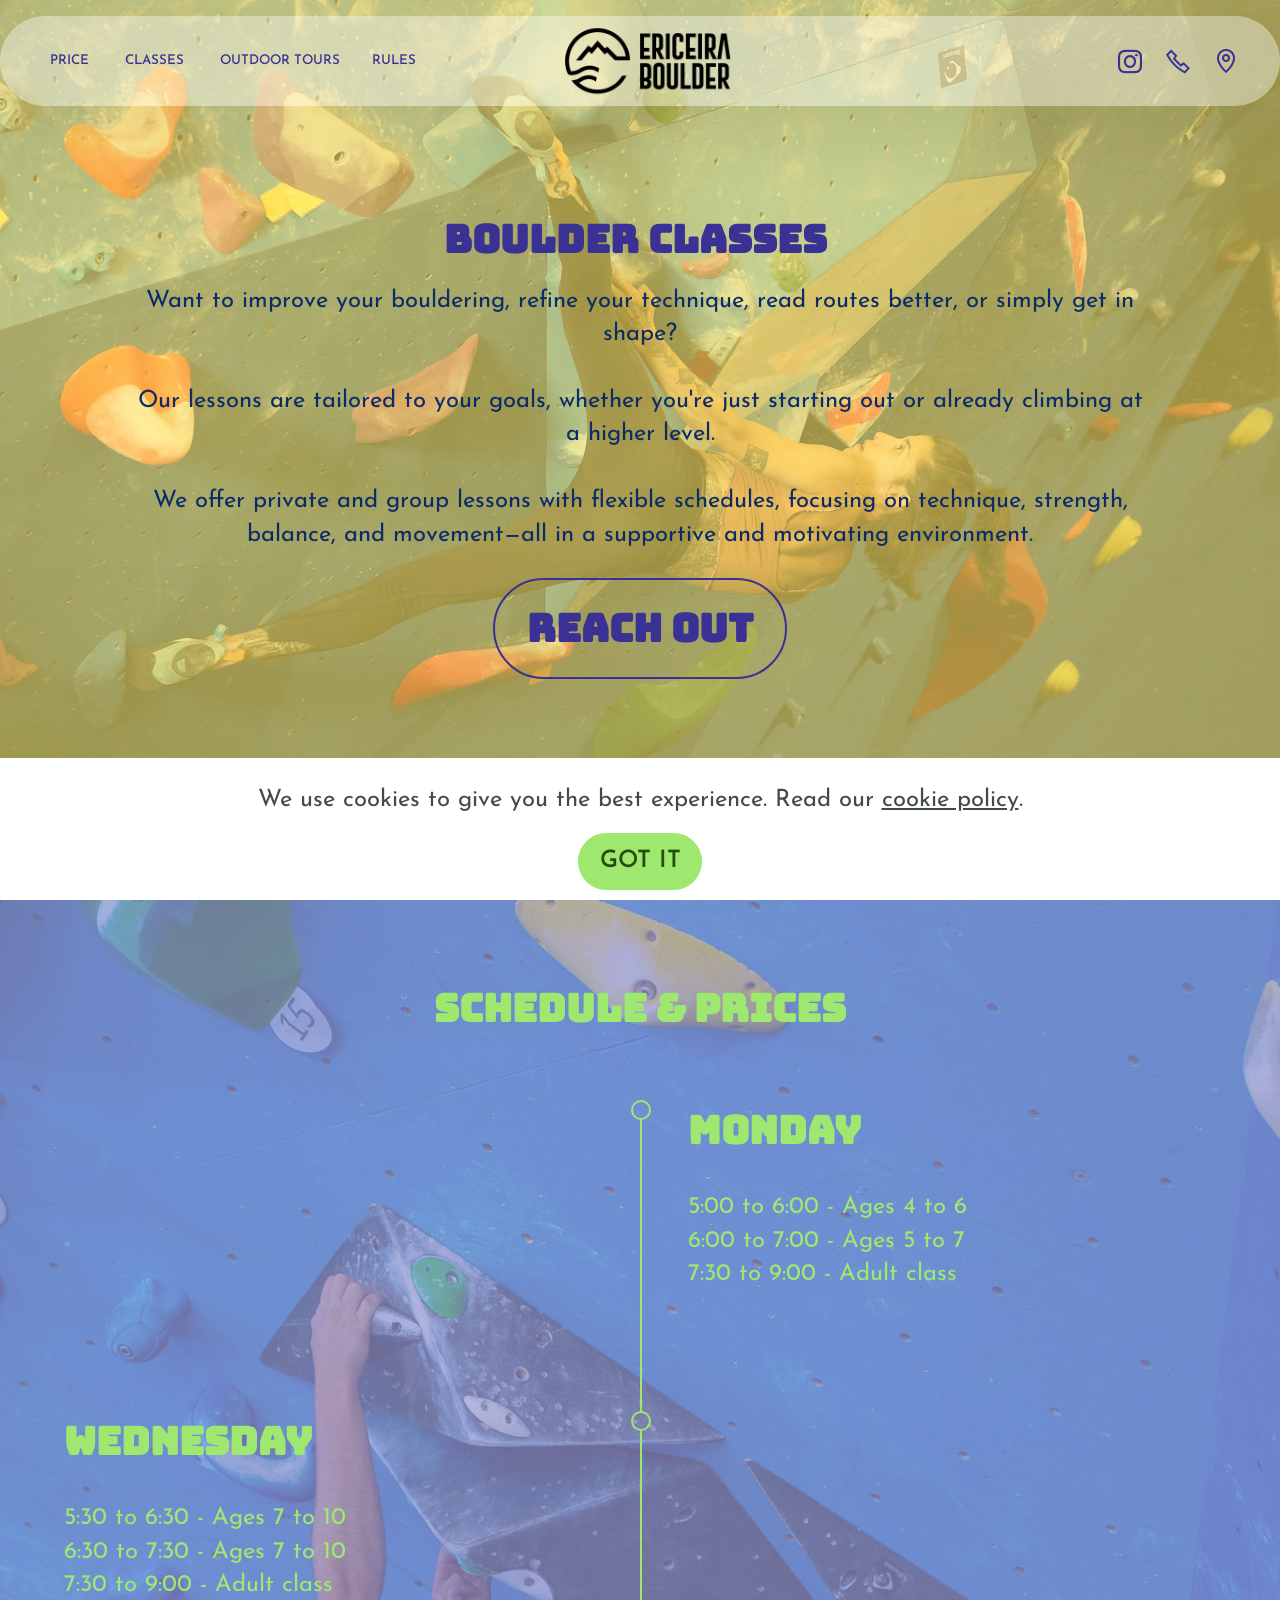
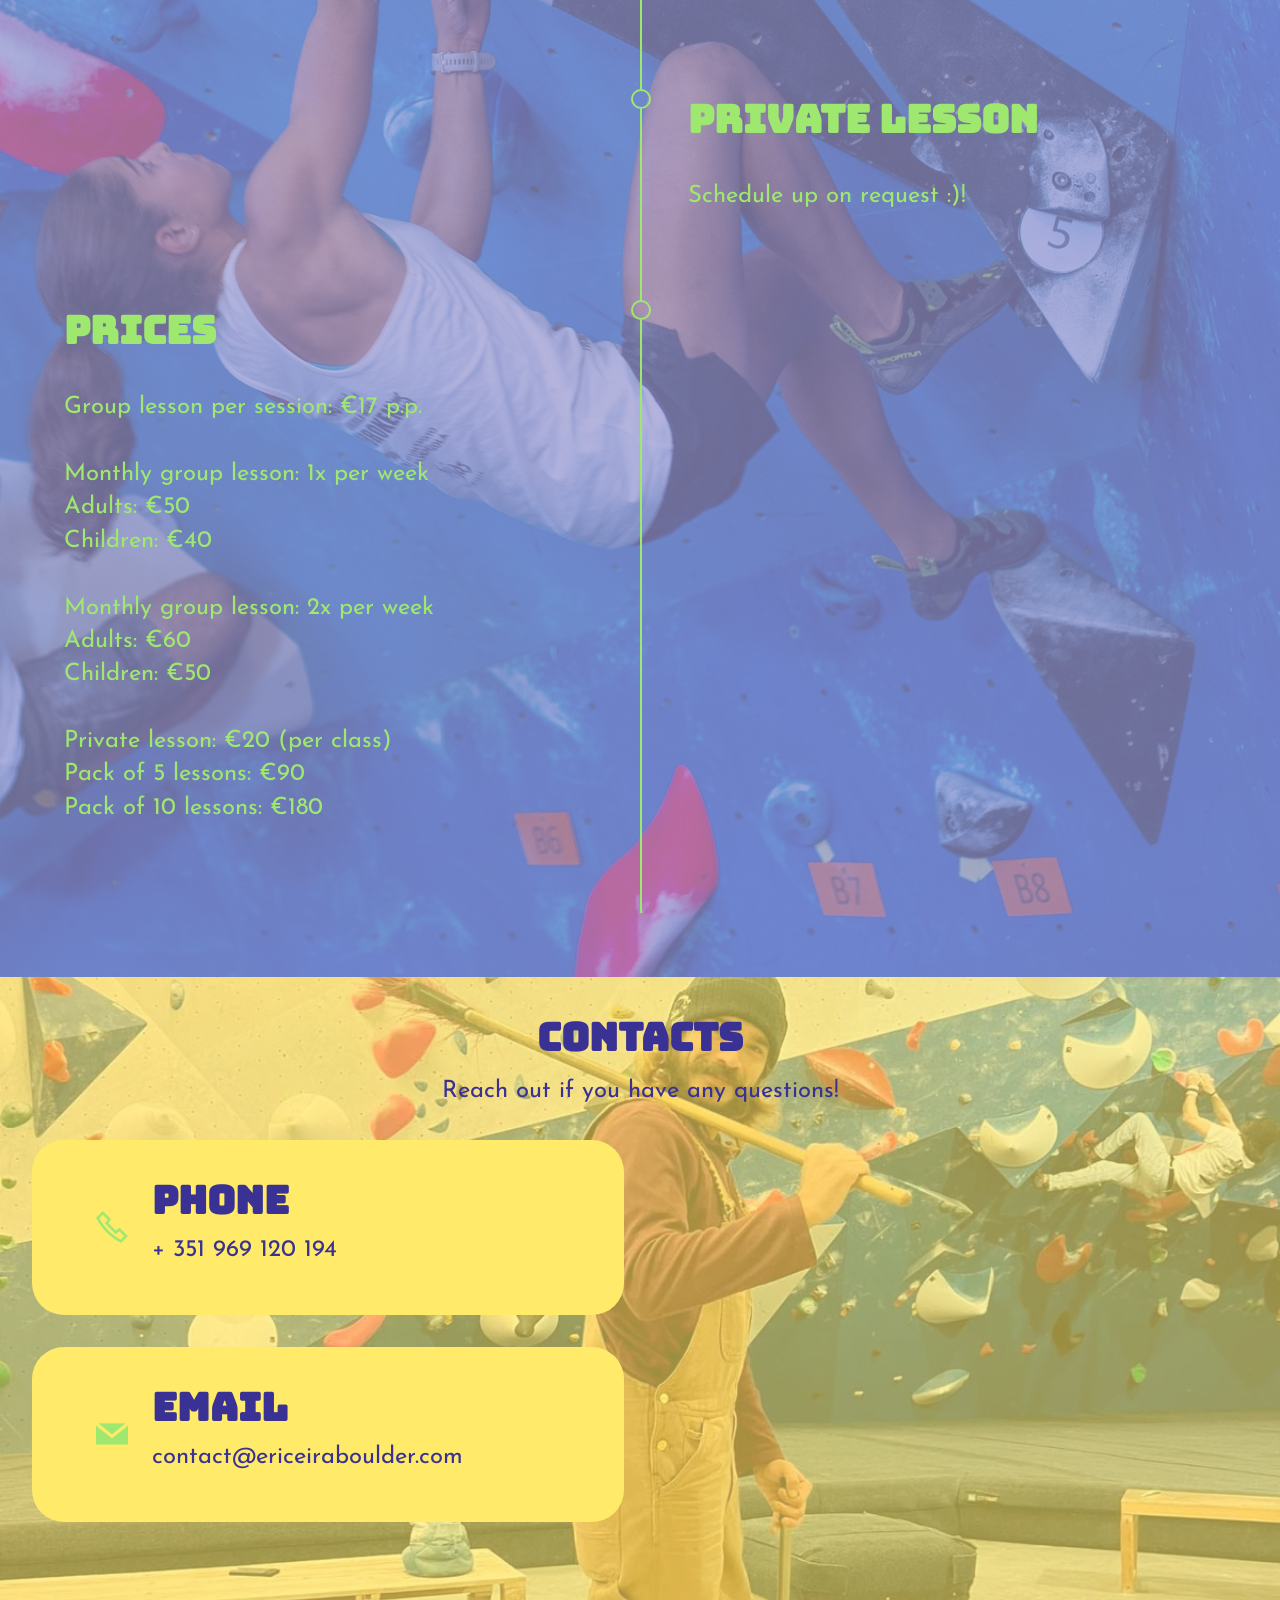
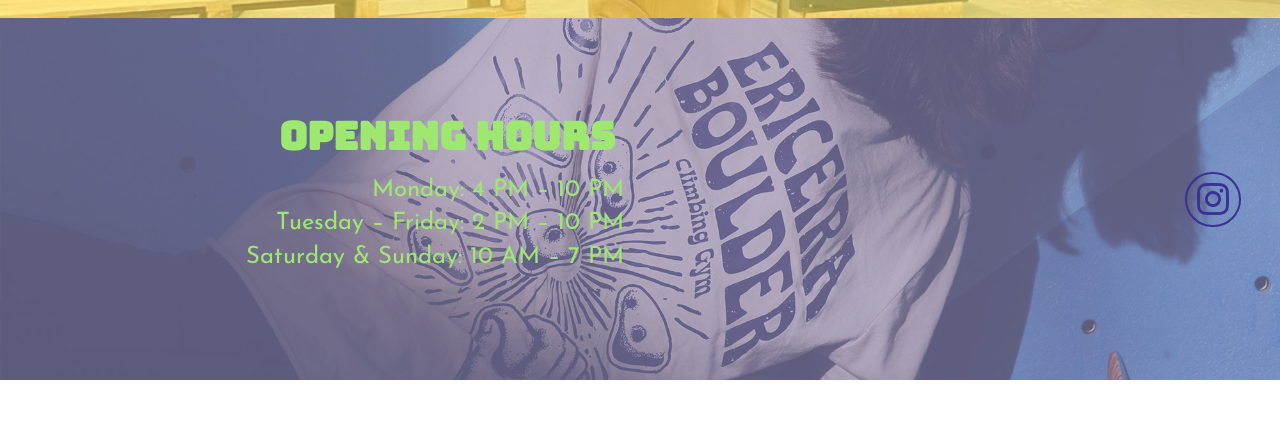
==== commit dbbc4ffa: "Add files via upload" ====
--- a/CLASSES.html
+++ b/CLASSES.html
@@ -22,7 +22,7 @@
   <noscript><link rel="stylesheet" href="https://fonts.googleapis.com/css?family=Bungee:400&display=swap"></noscript>
   <link rel="preload" href="https://fonts.googleapis.com/css?family=Josefin+Sans:100,200,300,400,500,600,700,100i,200i,300i,400i,500i,600i,700i&display=swap" as="style" onload="this.onload=null;this.rel='stylesheet'">
   <noscript><link rel="stylesheet" href="https://fonts.googleapis.com/css?family=Josefin+Sans:100,200,300,400,500,600,700,100i,200i,300i,400i,500i,600i,700i&display=swap"></noscript>
-  <link rel="preload" as="style" href="assets/mobirise/css/mbr-additional.css?v=uMwodK"><link rel="stylesheet" href="assets/mobirise/css/mbr-additional.css?v=uMwodK" type="text/css">
+  <link rel="preload" as="style" href="assets/mobirise/css/mbr-additional.css?v=D18HW7"><link rel="stylesheet" href="assets/mobirise/css/mbr-additional.css?v=D18HW7" type="text/css">
 
   
   
@@ -207,7 +207,7 @@
                         <h6 class="card-title mbr-fonts-style mb-1 new-font">
                             <strong>Phone</strong>
                         </h6>
-                        <p class="mbr-text mbr-fonts-style display-7">+ 341 969 120 194</p>
+                        <p class="mbr-text mbr-fonts-style display-7">+ 351 969 120 194</p>
                     </div>
                 </div>
                 <div class="card-wrapper">
@@ -261,7 +261,7 @@
         </div>
     </div>
     
-</section><section class="display-7" style="padding: 0;align-items: center;justify-content: center;flex-wrap: wrap;    align-content: center;display: flex;position: relative;height: 4rem;"><a href="https://mobiri.se/4564616" style="flex: 1 1;height: 4rem;position: absolute;width: 100%;z-index: 1;"><img alt="" style="height: 4rem;" src="[data-uri]"></a><p style="margin: 0;text-align: center;" class="display-7">&#8204;</p><a style="z-index:1" href="https://mobirise.com/builder/ai-website-maker.html">Best AI Website Maker</a></section><script src="assets/bootstrap/js/bootstrap.bundle.min.js"></script>  <script src="assets/parallax/jarallax.js"></script>  <script src="assets/web/assets/cookies-alert-plugin/cookies-alert-core.js"></script>  <script src="assets/web/assets/cookies-alert-plugin/cookies-alert-script.js"></script>  <script src="assets/smoothscroll/smooth-scroll.js"></script>  <script src="assets/ytplayer/index.js"></script>  <script src="assets/dropdown/js/navbar-dropdown.js"></script>  <script src="assets/sociallikes/social-likes.js"></script>  <script src="assets/theme/js/script.js"></script>  
+</section><section class="display-7" style="padding: 0;align-items: center;justify-content: center;flex-wrap: wrap;    align-content: center;display: flex;position: relative;height: 4rem;"><a href="https://mobiri.se/4329780" style="flex: 1 1;height: 4rem;position: absolute;width: 100%;z-index: 1;"><img alt="" style="height: 4rem;" src="[data-uri]"></a><p style="margin: 0;text-align: center;" class="display-7">&#8204;</p><a style="z-index:1" href="https://mobirise.com/offline-website-builder.html">Offline Website Creator</a></section><script src="assets/bootstrap/js/bootstrap.bundle.min.js"></script>  <script src="assets/parallax/jarallax.js"></script>  <script src="assets/web/assets/cookies-alert-plugin/cookies-alert-core.js"></script>  <script src="assets/web/assets/cookies-alert-plugin/cookies-alert-script.js"></script>  <script src="assets/smoothscroll/smooth-scroll.js"></script>  <script src="assets/ytplayer/index.js"></script>  <script src="assets/dropdown/js/navbar-dropdown.js"></script>  <script src="assets/sociallikes/social-likes.js"></script>  <script src="assets/theme/js/script.js"></script>  
   
   
 <input name="cookieData" type="hidden" data-cookie-cookiesAlertType='false' data-cookie-customDialogSelector='null' data-cookie-colorText='#424a4d' data-cookie-colorBg='rgb(255, 255, 255)' data-cookie-opacityOverlay='0' data-cookie-bgOpacity='100' data-cookie-textButton='GOT IT' data-cookie-rejectText='REJECT' data-cookie-colorButton='' data-cookie-rejectColor='' data-cookie-colorLink='#424a4d' data-cookie-underlineLink='true' data-cookie-text="We use cookies to give you the best experience. Read our <a href='privacy.html'>cookie policy</a>.">
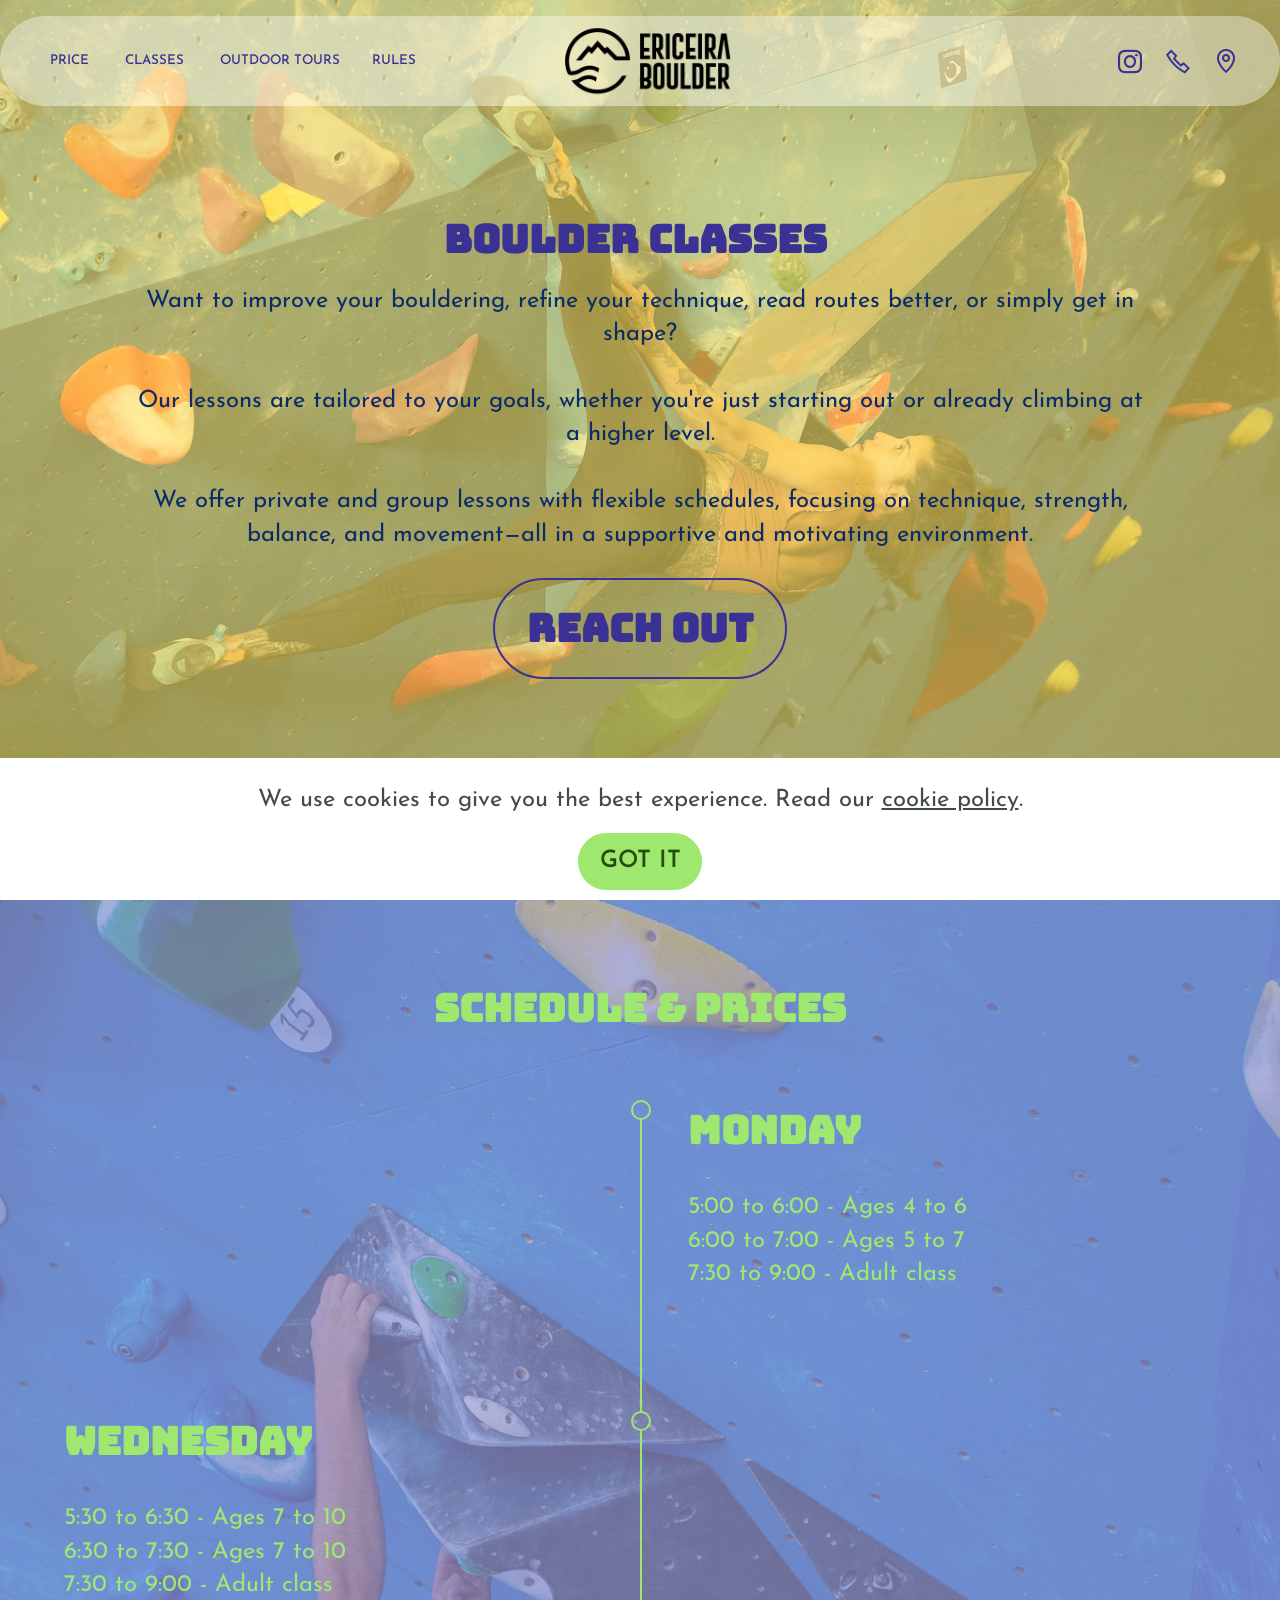
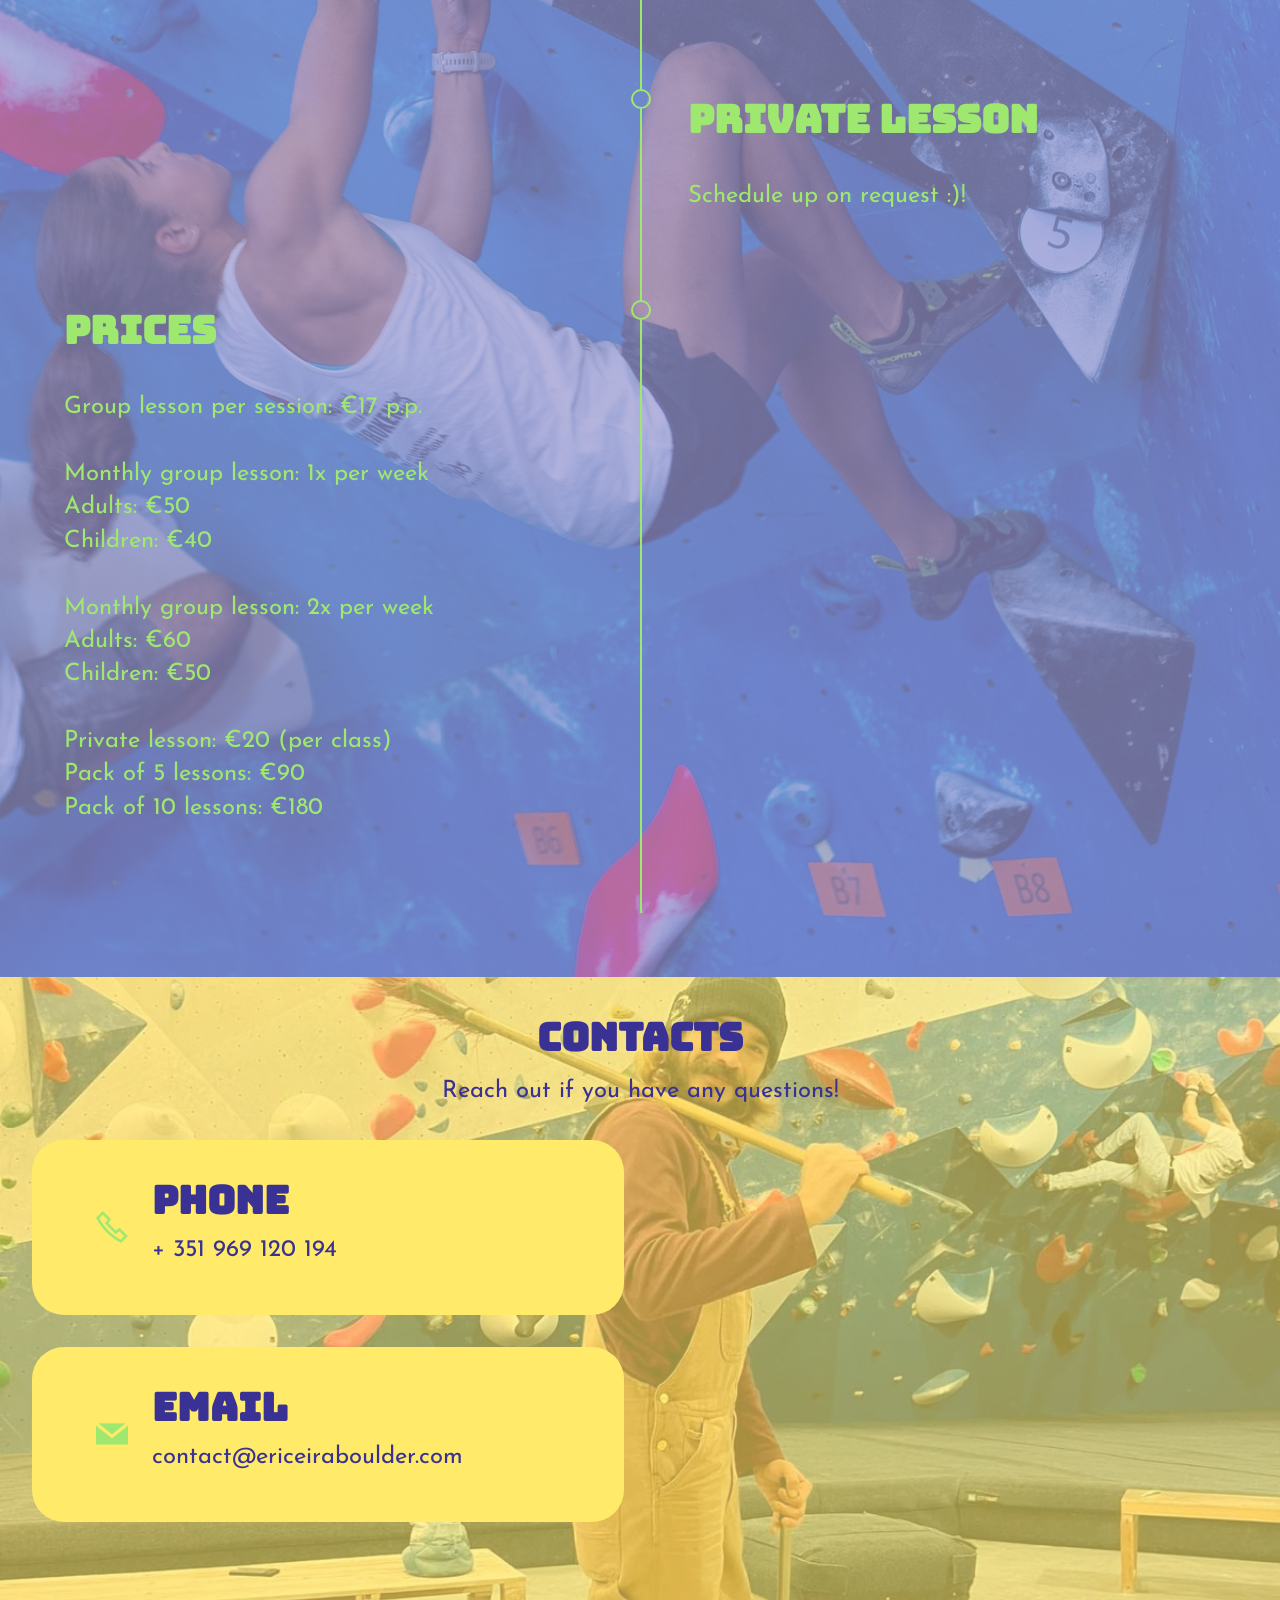
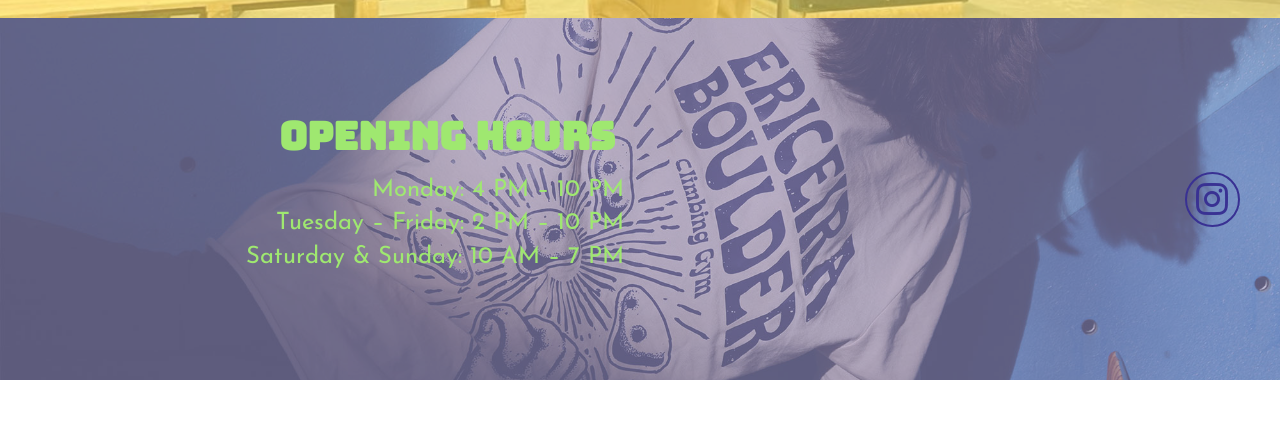
==== commit c66c3bf2: "Add files via upload" ====
--- a/CLASSES.html
+++ b/CLASSES.html
@@ -22,7 +22,7 @@
   <noscript><link rel="stylesheet" href="https://fonts.googleapis.com/css?family=Bungee:400&display=swap"></noscript>
   <link rel="preload" href="https://fonts.googleapis.com/css?family=Josefin+Sans:100,200,300,400,500,600,700,100i,200i,300i,400i,500i,600i,700i&display=swap" as="style" onload="this.onload=null;this.rel='stylesheet'">
   <noscript><link rel="stylesheet" href="https://fonts.googleapis.com/css?family=Josefin+Sans:100,200,300,400,500,600,700,100i,200i,300i,400i,500i,600i,700i&display=swap"></noscript>
-  <link rel="preload" as="style" href="assets/mobirise/css/mbr-additional.css?v=D18HW7"><link rel="stylesheet" href="assets/mobirise/css/mbr-additional.css?v=D18HW7" type="text/css">
+  <link rel="preload" as="style" href="assets/mobirise/css/mbr-additional.css?v=3Wtzhx"><link rel="stylesheet" href="assets/mobirise/css/mbr-additional.css?v=3Wtzhx" type="text/css">
 
   
   
@@ -261,7 +261,7 @@
         </div>
     </div>
     
-</section><section class="display-7" style="padding: 0;align-items: center;justify-content: center;flex-wrap: wrap;    align-content: center;display: flex;position: relative;height: 4rem;"><a href="https://mobiri.se/4329780" style="flex: 1 1;height: 4rem;position: absolute;width: 100%;z-index: 1;"><img alt="" style="height: 4rem;" src="[data-uri]"></a><p style="margin: 0;text-align: center;" class="display-7">&#8204;</p><a style="z-index:1" href="https://mobirise.com/offline-website-builder.html">Offline Website Creator</a></section><script src="assets/bootstrap/js/bootstrap.bundle.min.js"></script>  <script src="assets/parallax/jarallax.js"></script>  <script src="assets/web/assets/cookies-alert-plugin/cookies-alert-core.js"></script>  <script src="assets/web/assets/cookies-alert-plugin/cookies-alert-script.js"></script>  <script src="assets/smoothscroll/smooth-scroll.js"></script>  <script src="assets/ytplayer/index.js"></script>  <script src="assets/dropdown/js/navbar-dropdown.js"></script>  <script src="assets/sociallikes/social-likes.js"></script>  <script src="assets/theme/js/script.js"></script>  
+</section><section class="display-7" style="padding: 0;align-items: center;justify-content: center;flex-wrap: wrap;    align-content: center;display: flex;position: relative;height: 4rem;"><a href="https://mobiri.se/4329780" style="flex: 1 1;height: 4rem;position: absolute;width: 100%;z-index: 1;"><img alt="" style="height: 4rem;" src="[data-uri]"></a><p style="margin: 0;text-align: center;" class="display-7">&#8204;</p><a style="z-index:1" href="https://mobirise.com/html-builder.html">HTML Website Creator</a></section><script src="assets/bootstrap/js/bootstrap.bundle.min.js"></script>  <script src="assets/parallax/jarallax.js"></script>  <script src="assets/web/assets/cookies-alert-plugin/cookies-alert-core.js"></script>  <script src="assets/web/assets/cookies-alert-plugin/cookies-alert-script.js"></script>  <script src="assets/smoothscroll/smooth-scroll.js"></script>  <script src="assets/ytplayer/index.js"></script>  <script src="assets/dropdown/js/navbar-dropdown.js"></script>  <script src="assets/sociallikes/social-likes.js"></script>  <script src="assets/theme/js/script.js"></script>  
   
   
 <input name="cookieData" type="hidden" data-cookie-cookiesAlertType='false' data-cookie-customDialogSelector='null' data-cookie-colorText='#424a4d' data-cookie-colorBg='rgb(255, 255, 255)' data-cookie-opacityOverlay='0' data-cookie-bgOpacity='100' data-cookie-textButton='GOT IT' data-cookie-rejectText='REJECT' data-cookie-colorButton='' data-cookie-rejectColor='' data-cookie-colorLink='#424a4d' data-cookie-underlineLink='true' data-cookie-text="We use cookies to give you the best experience. Read our <a href='privacy.html'>cookie policy</a>.">
